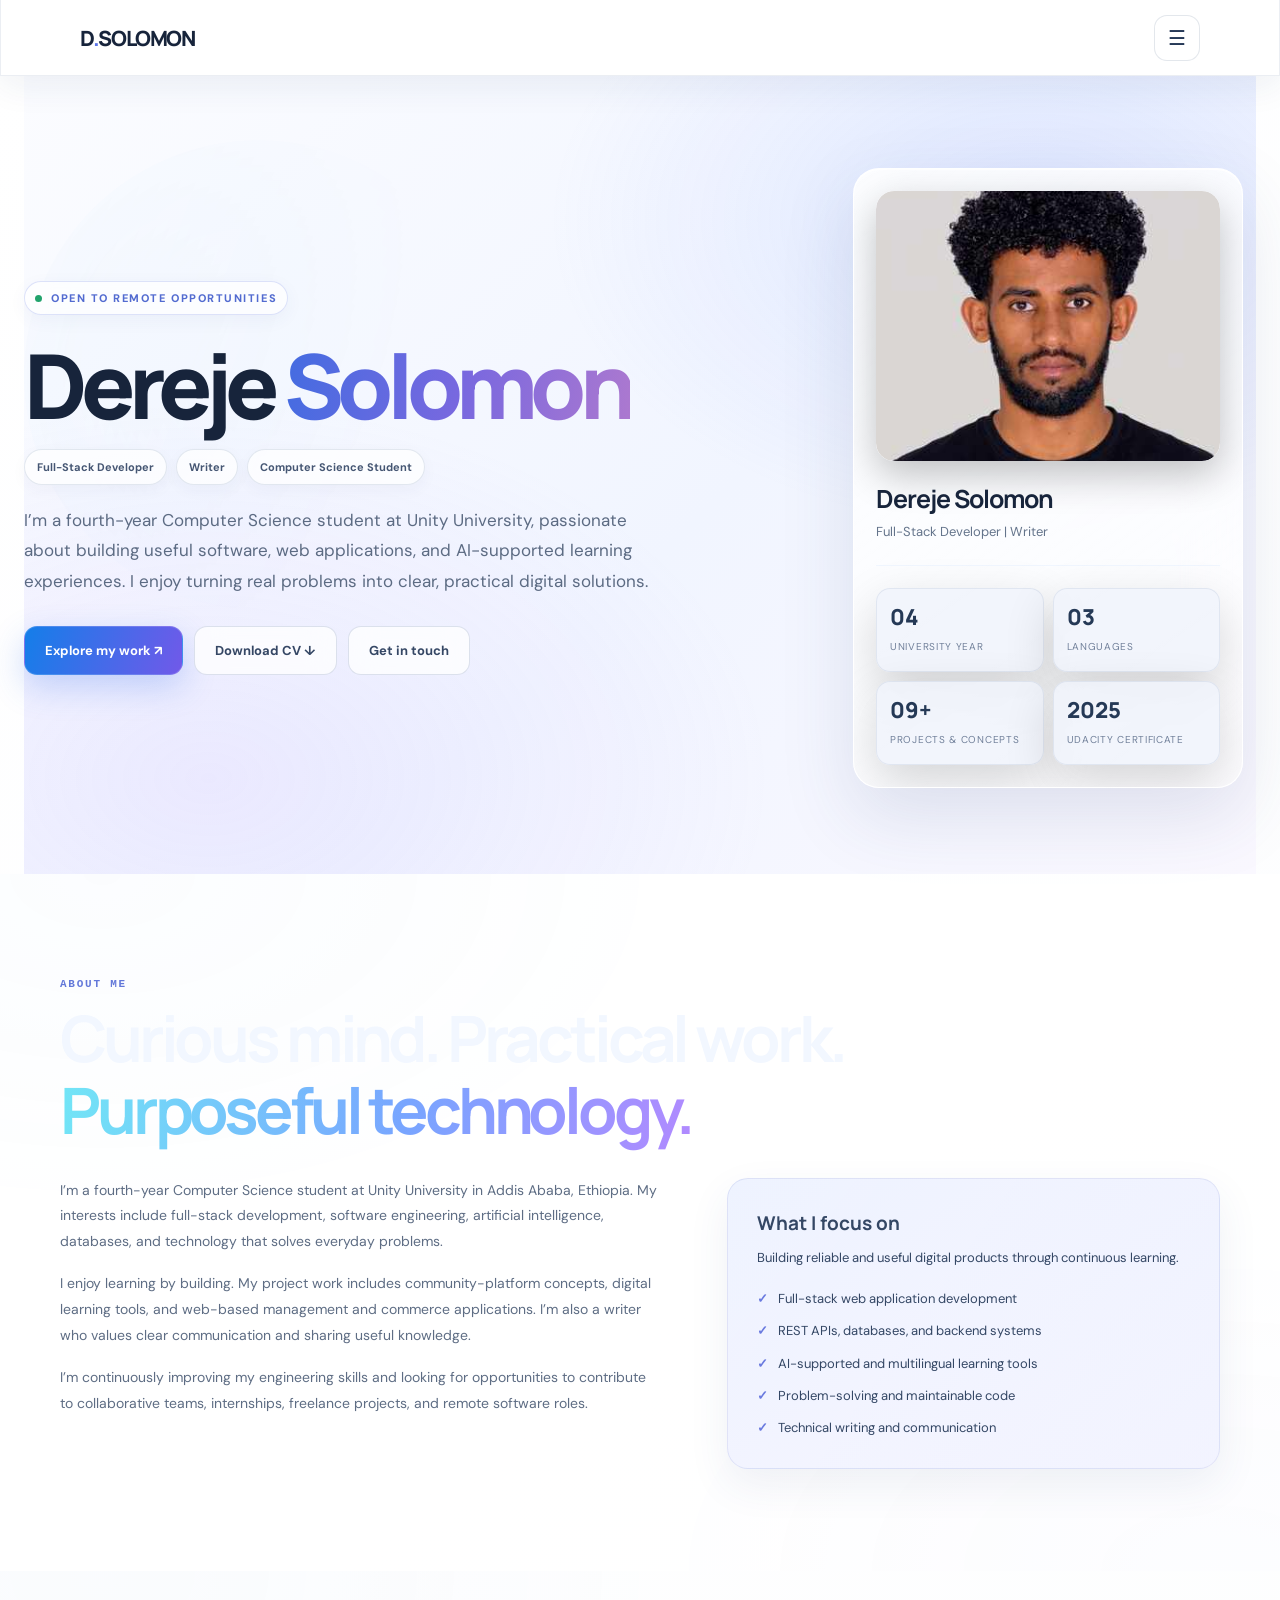
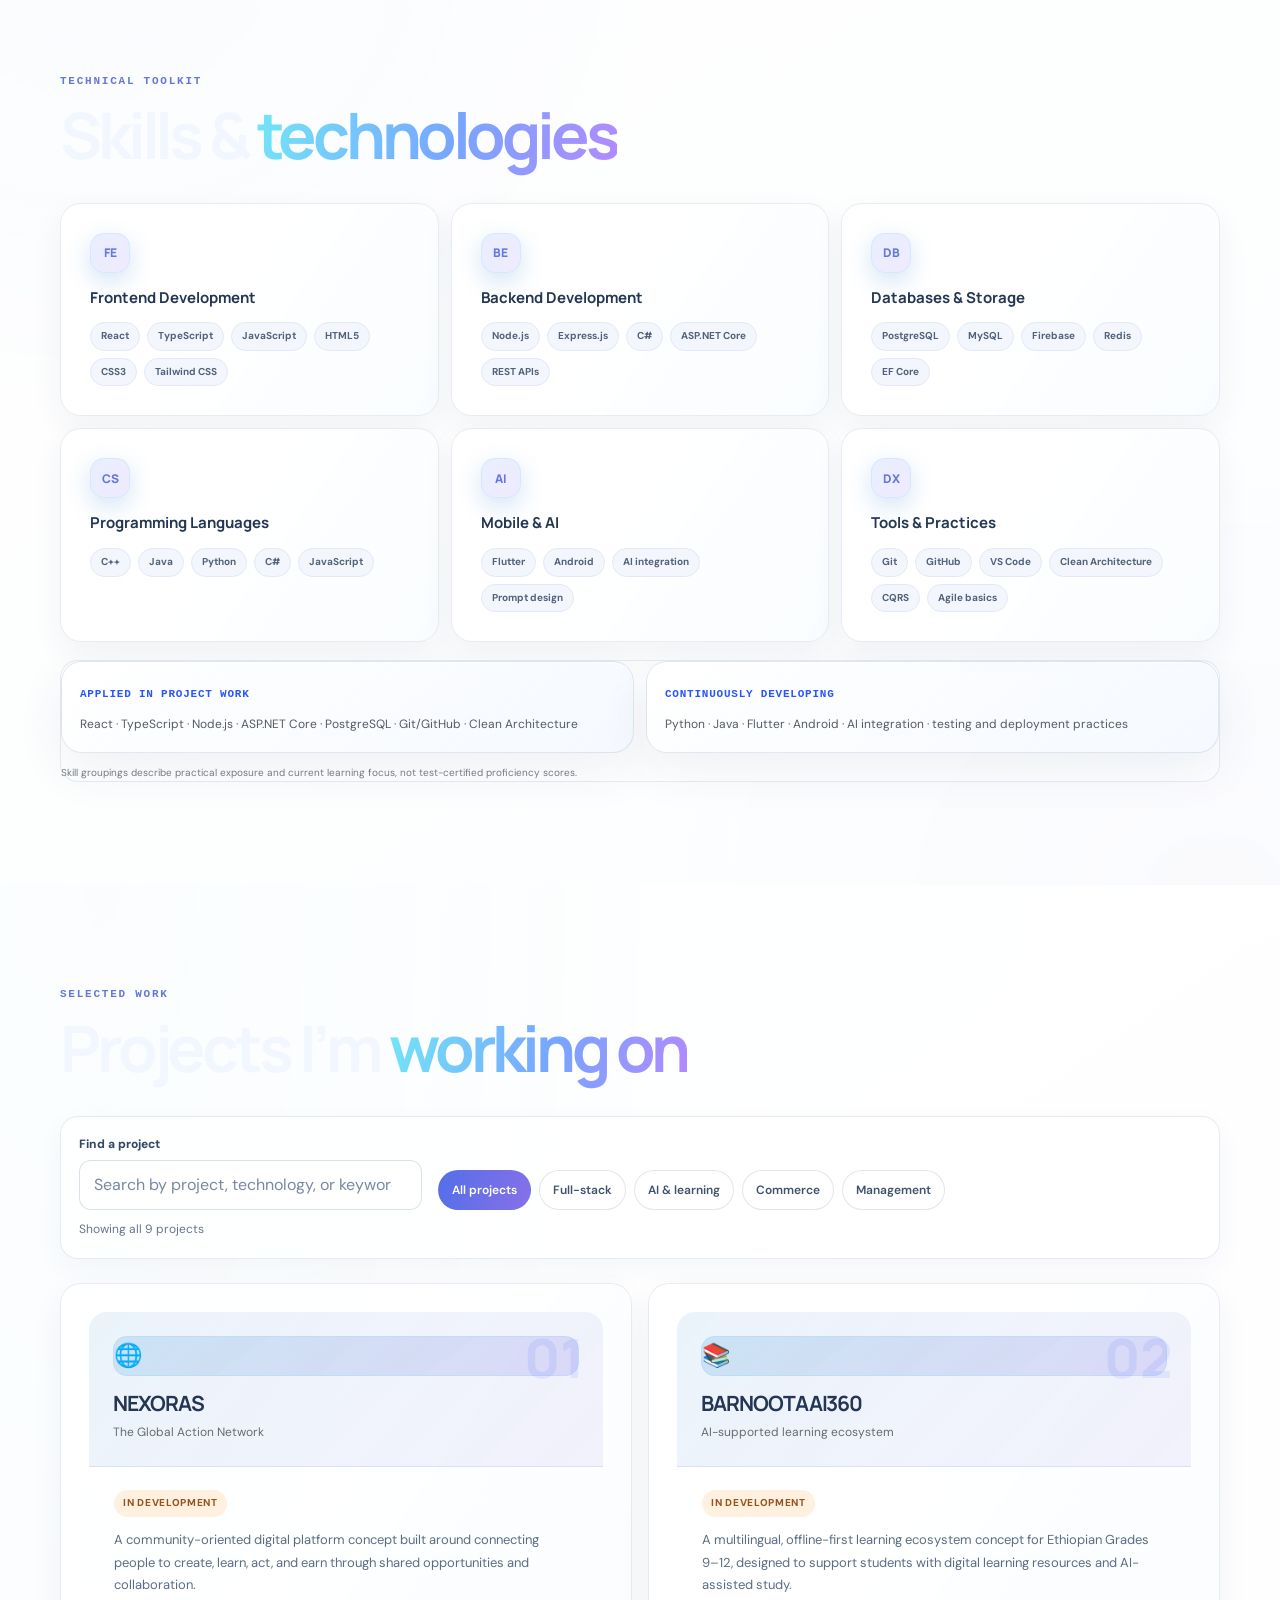
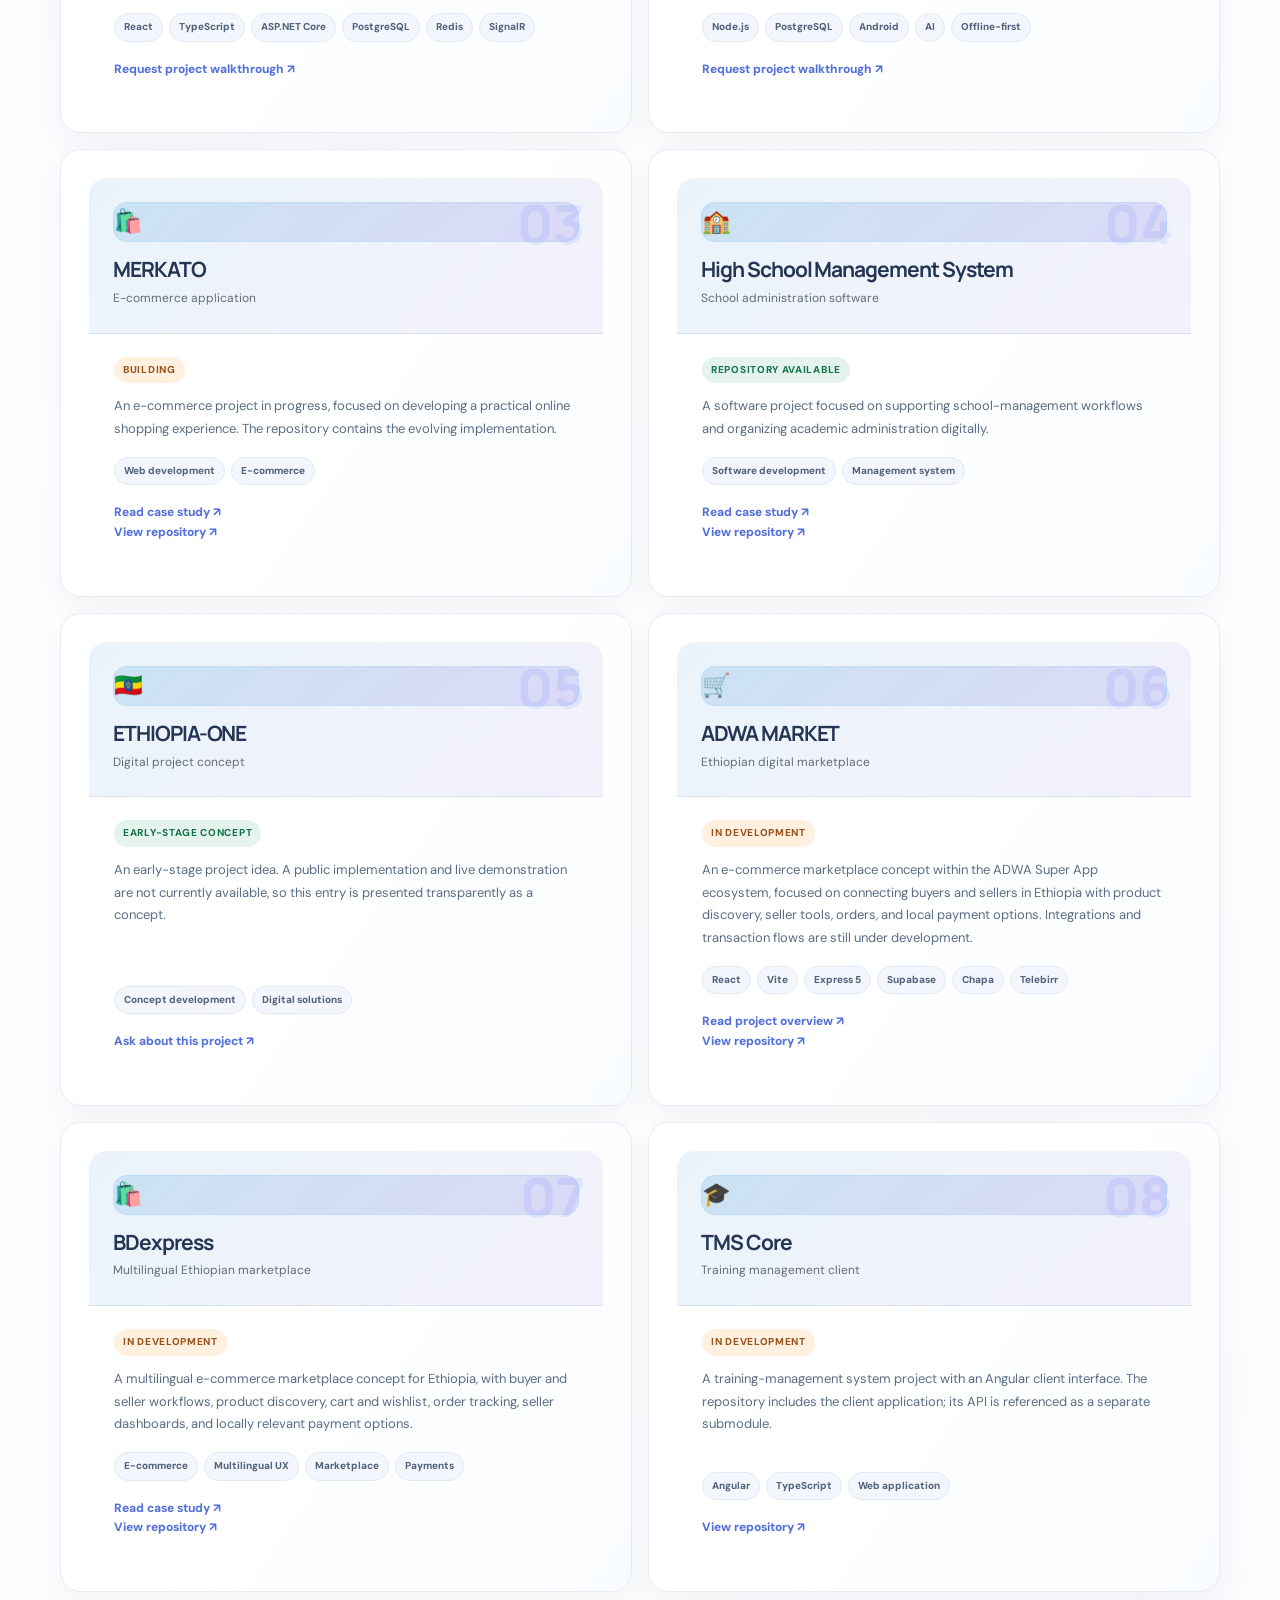
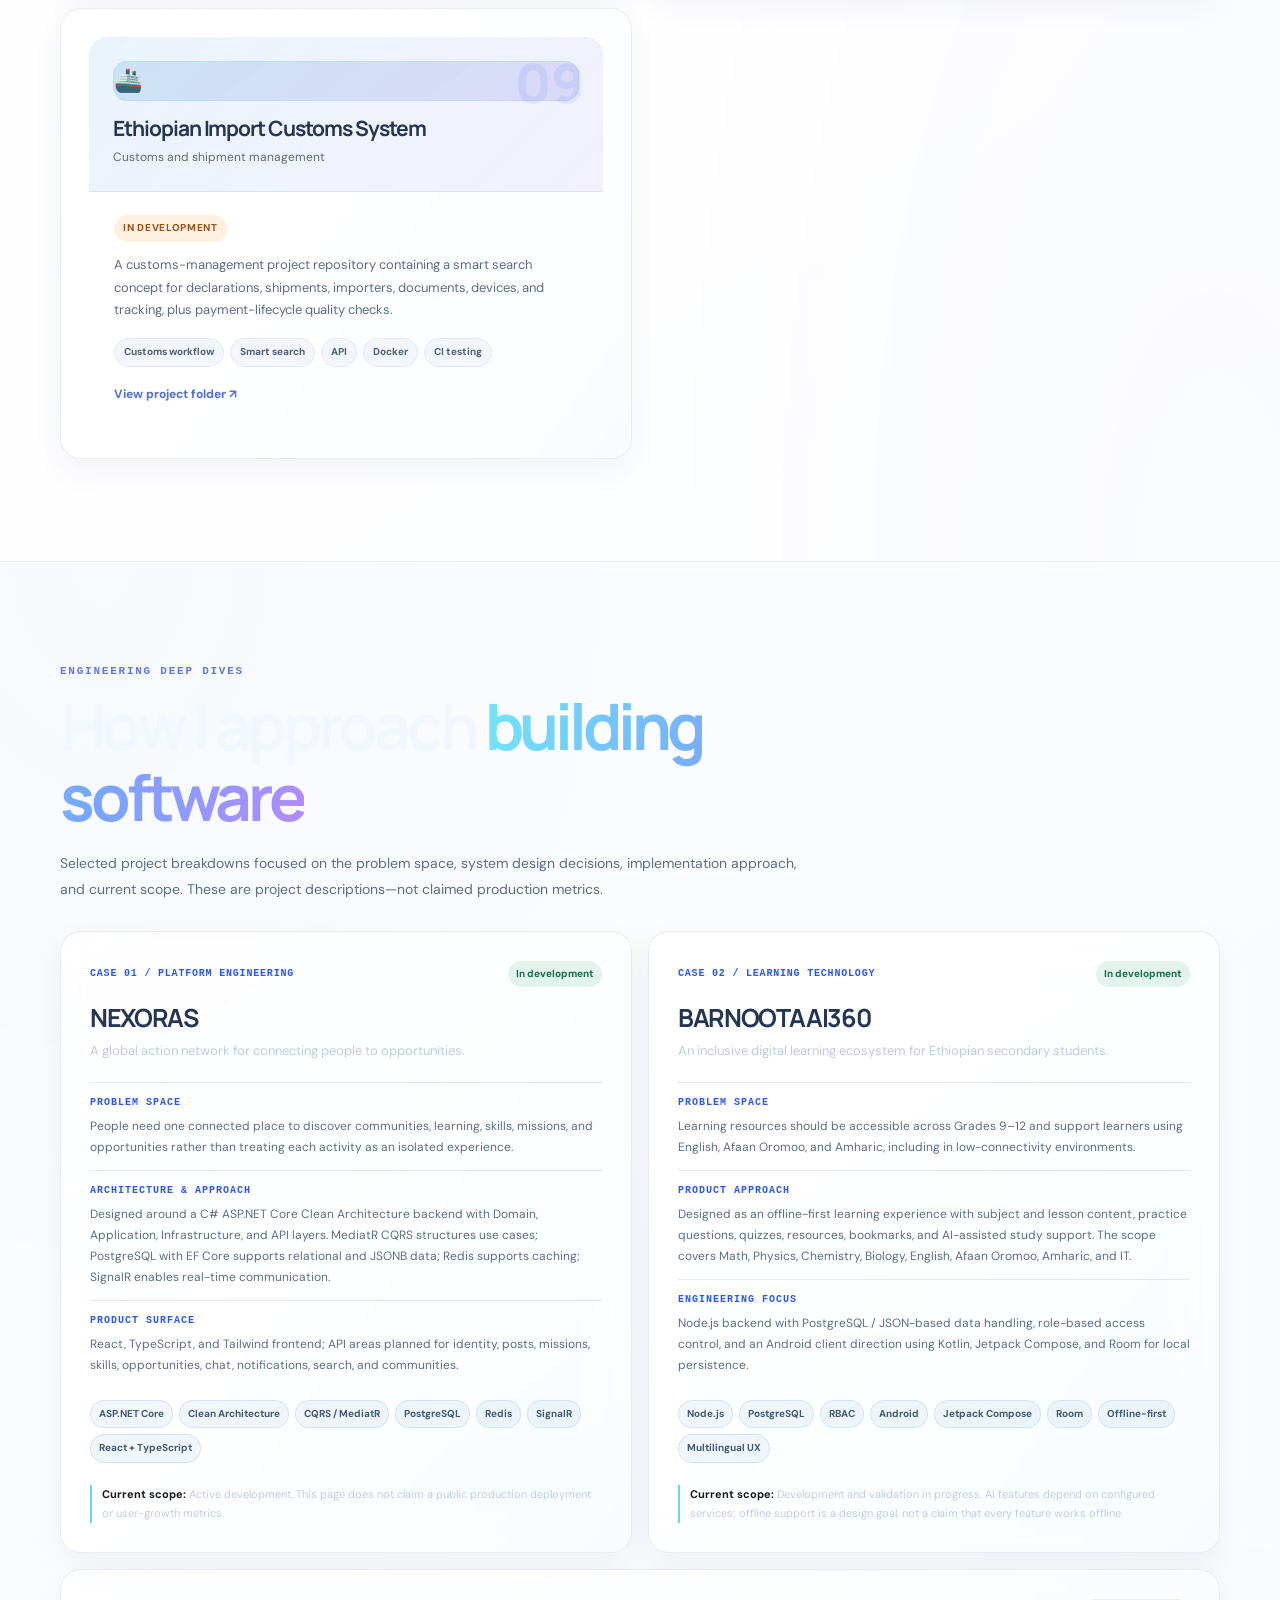
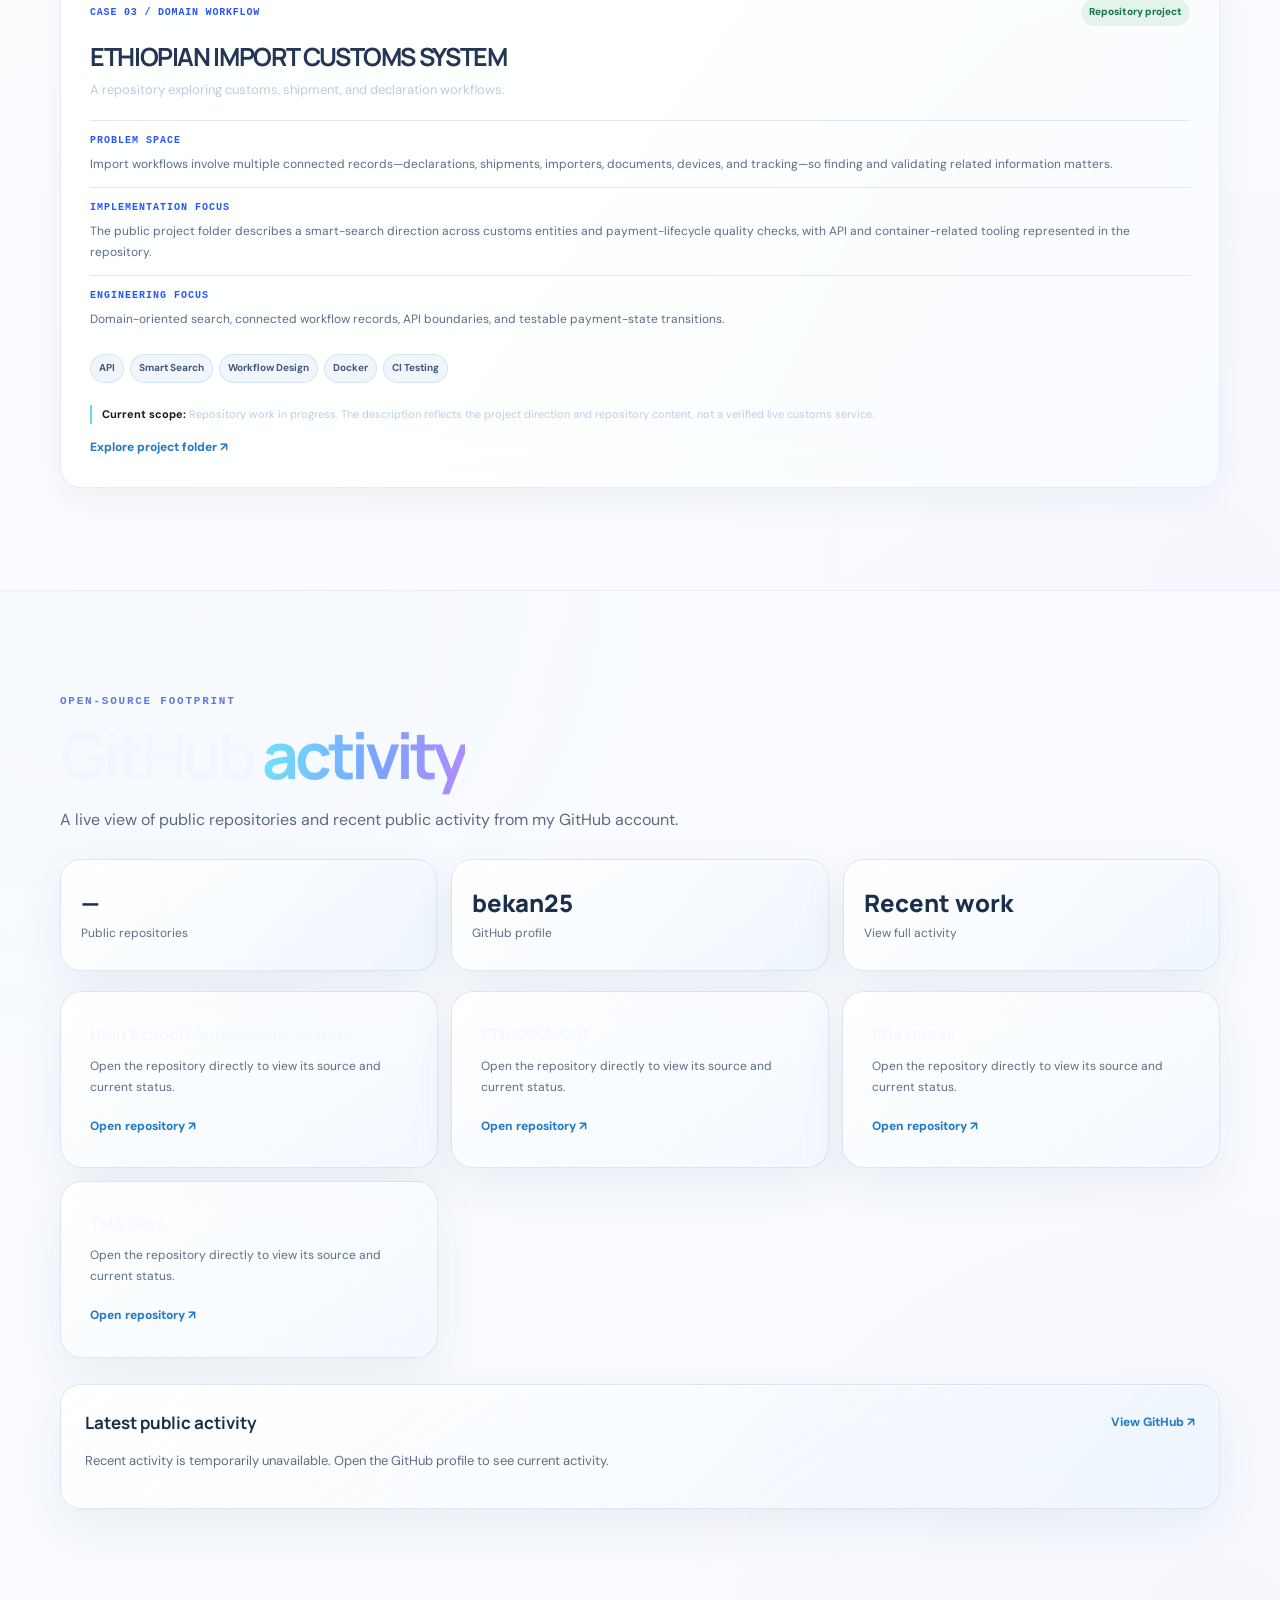
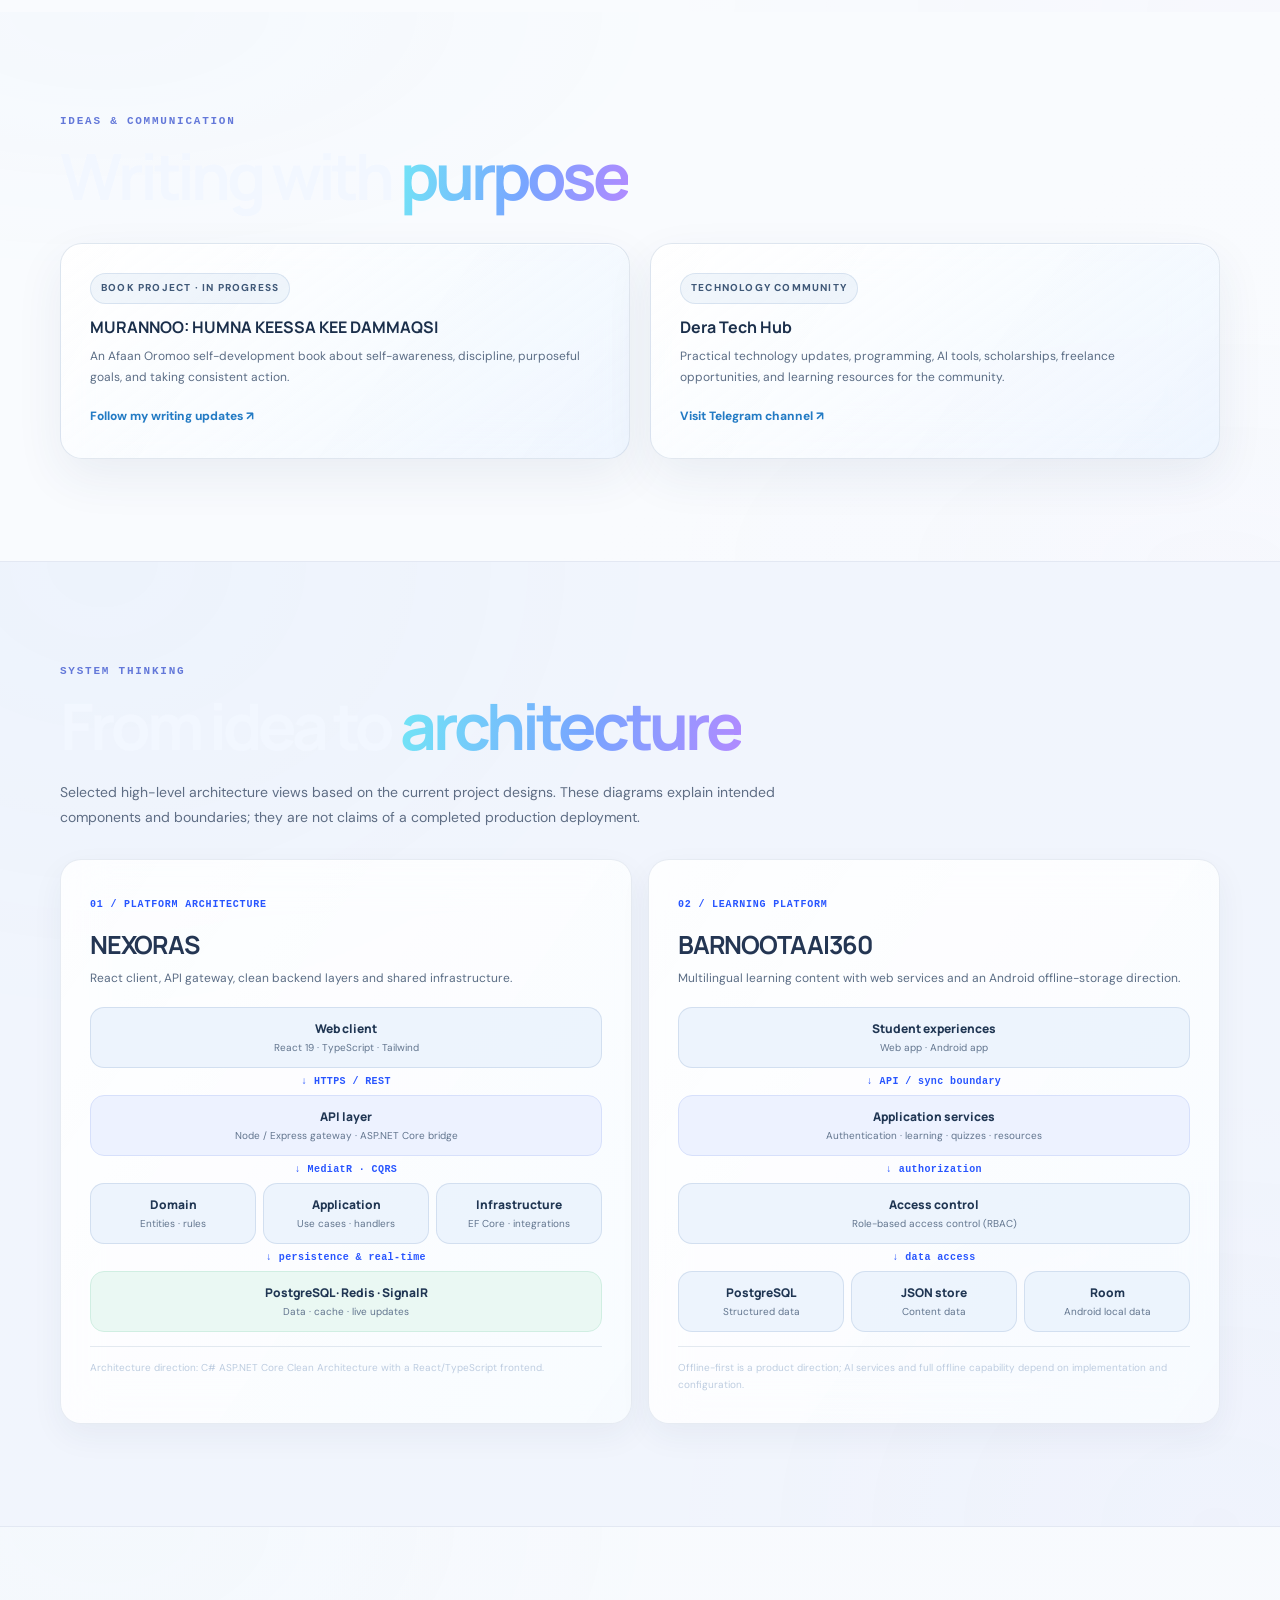
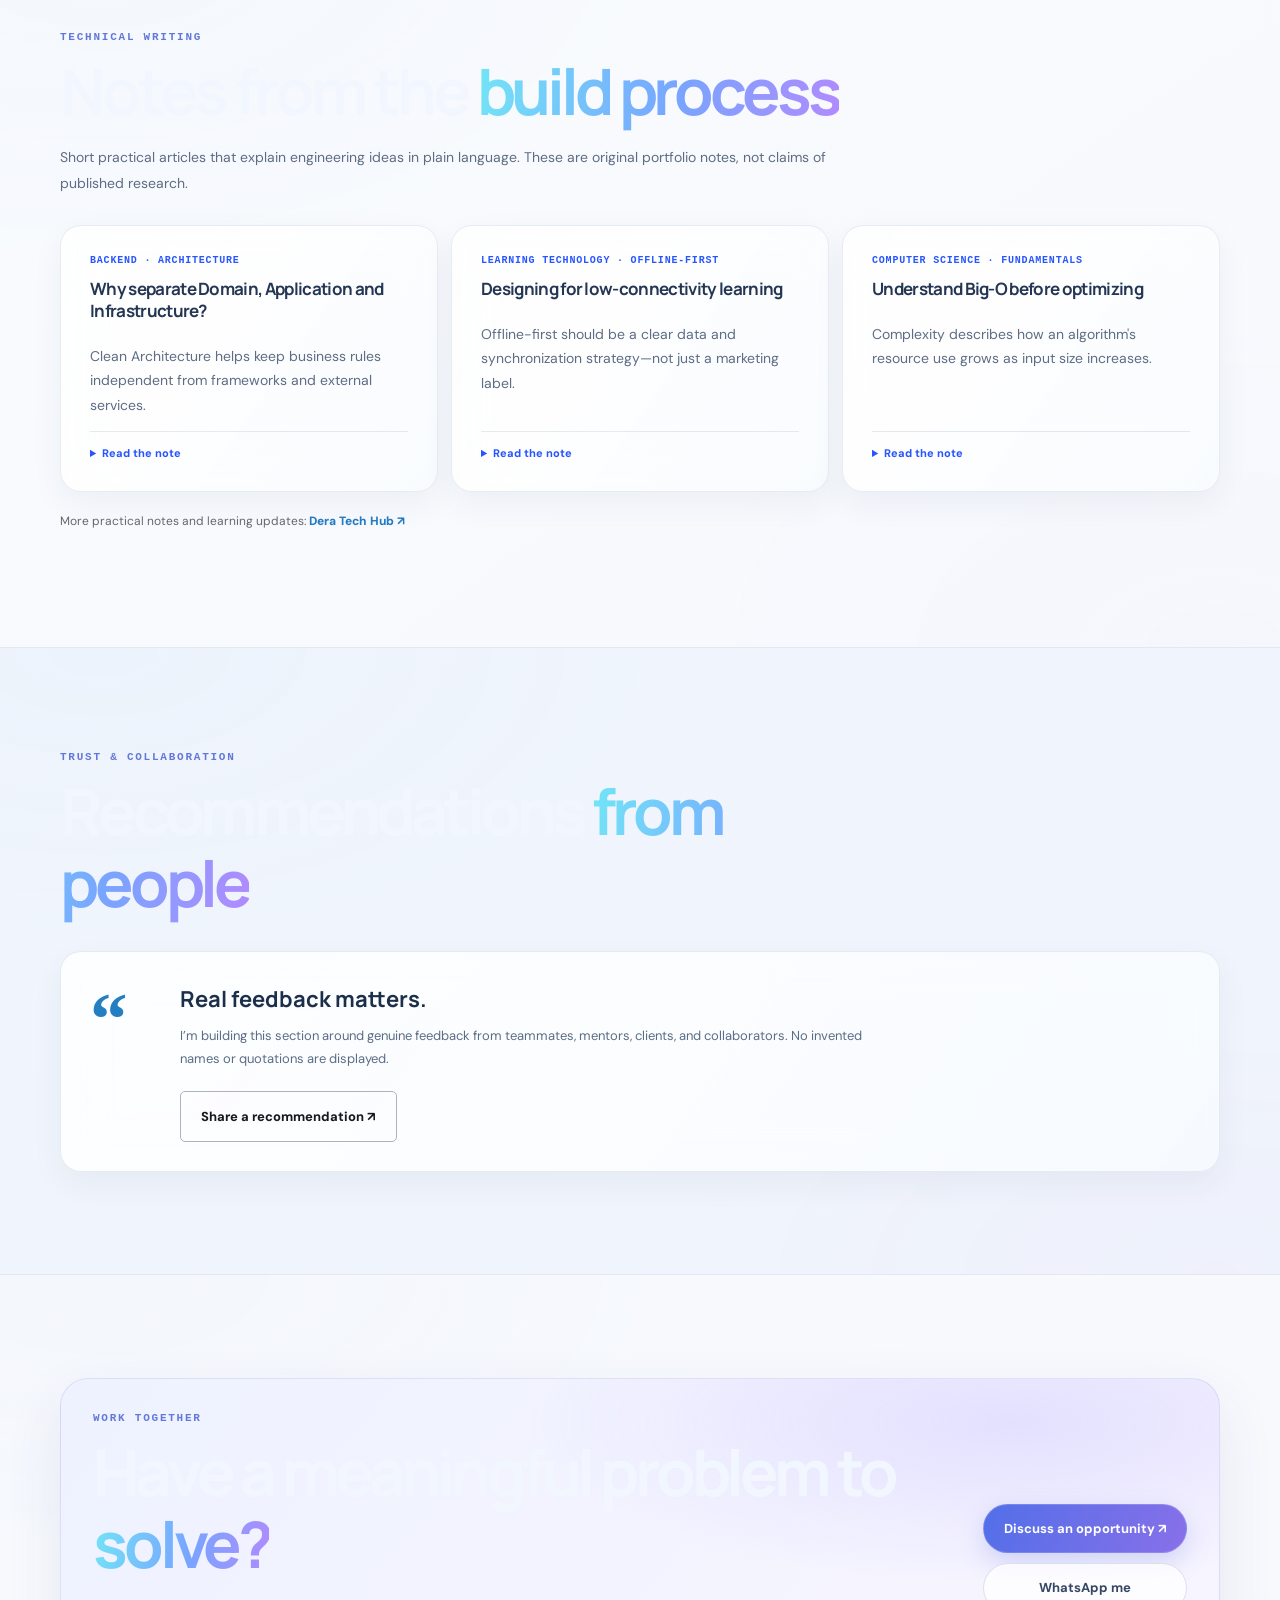
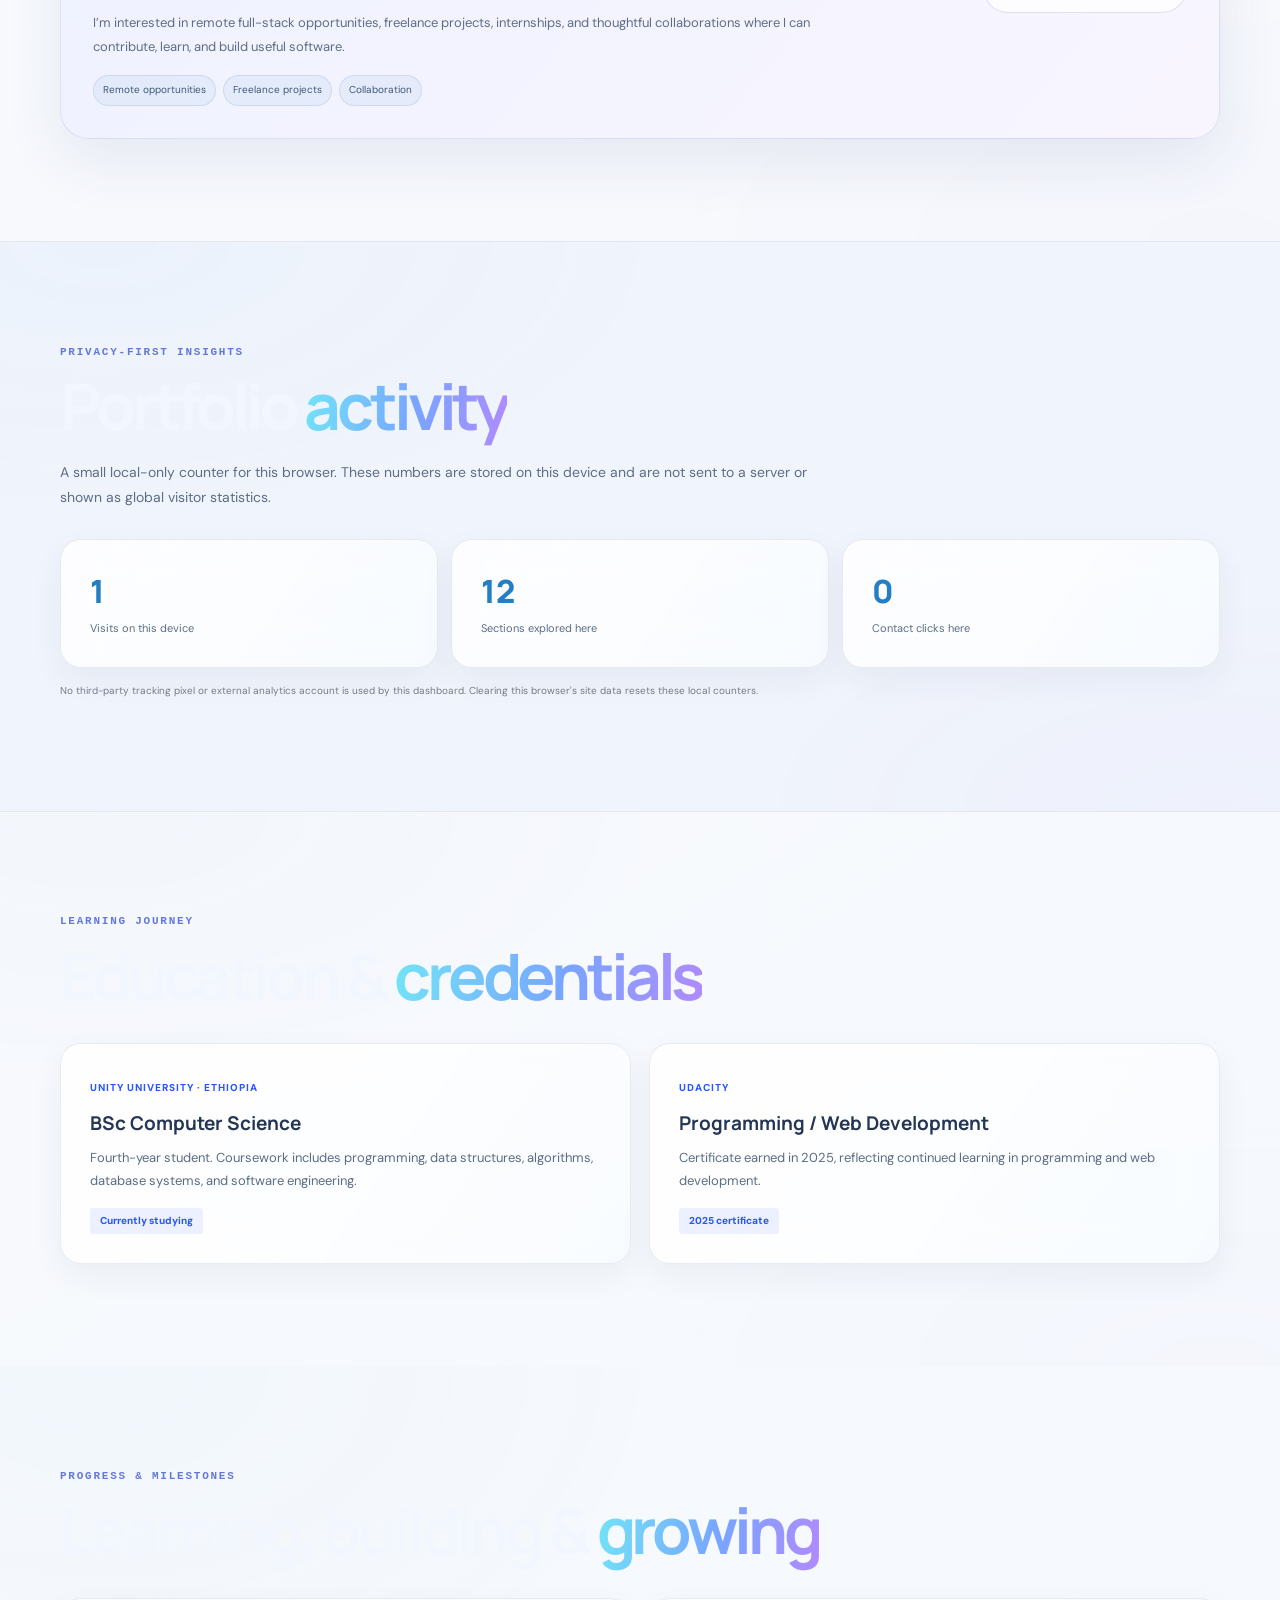
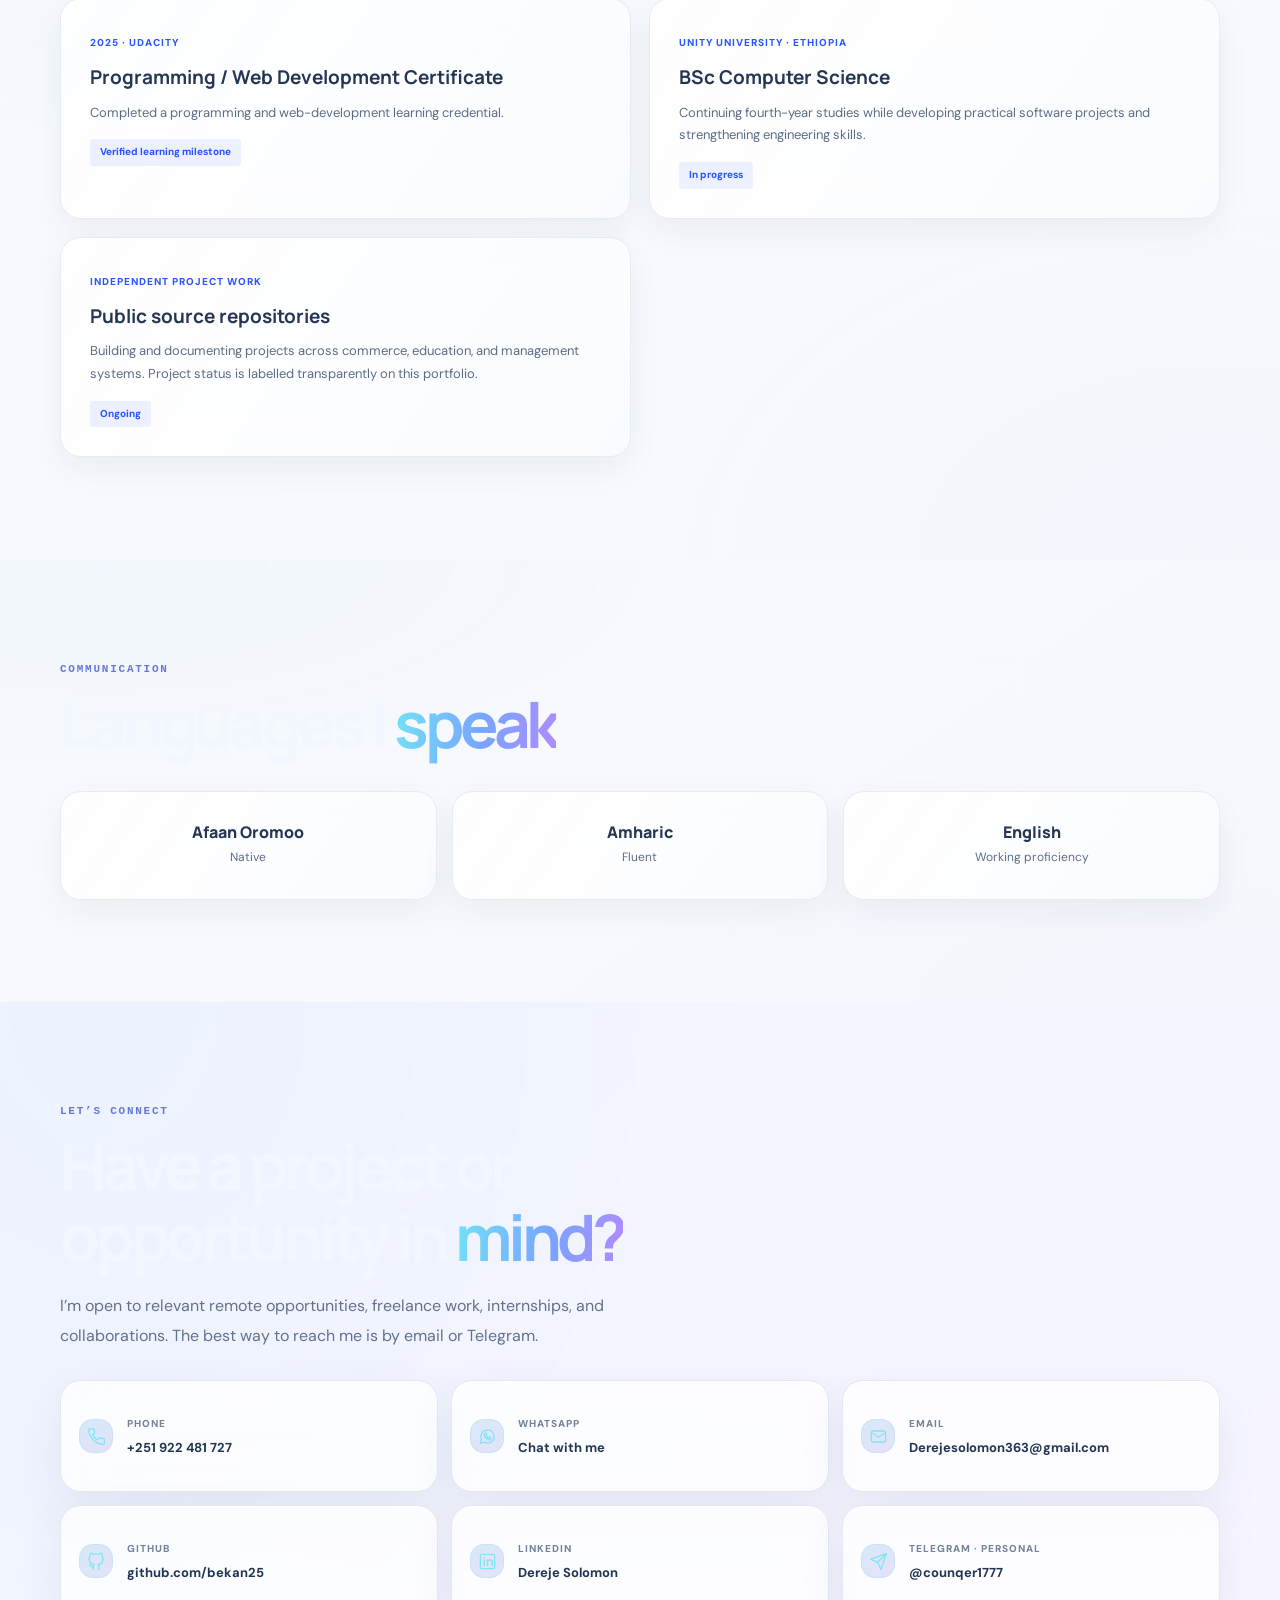
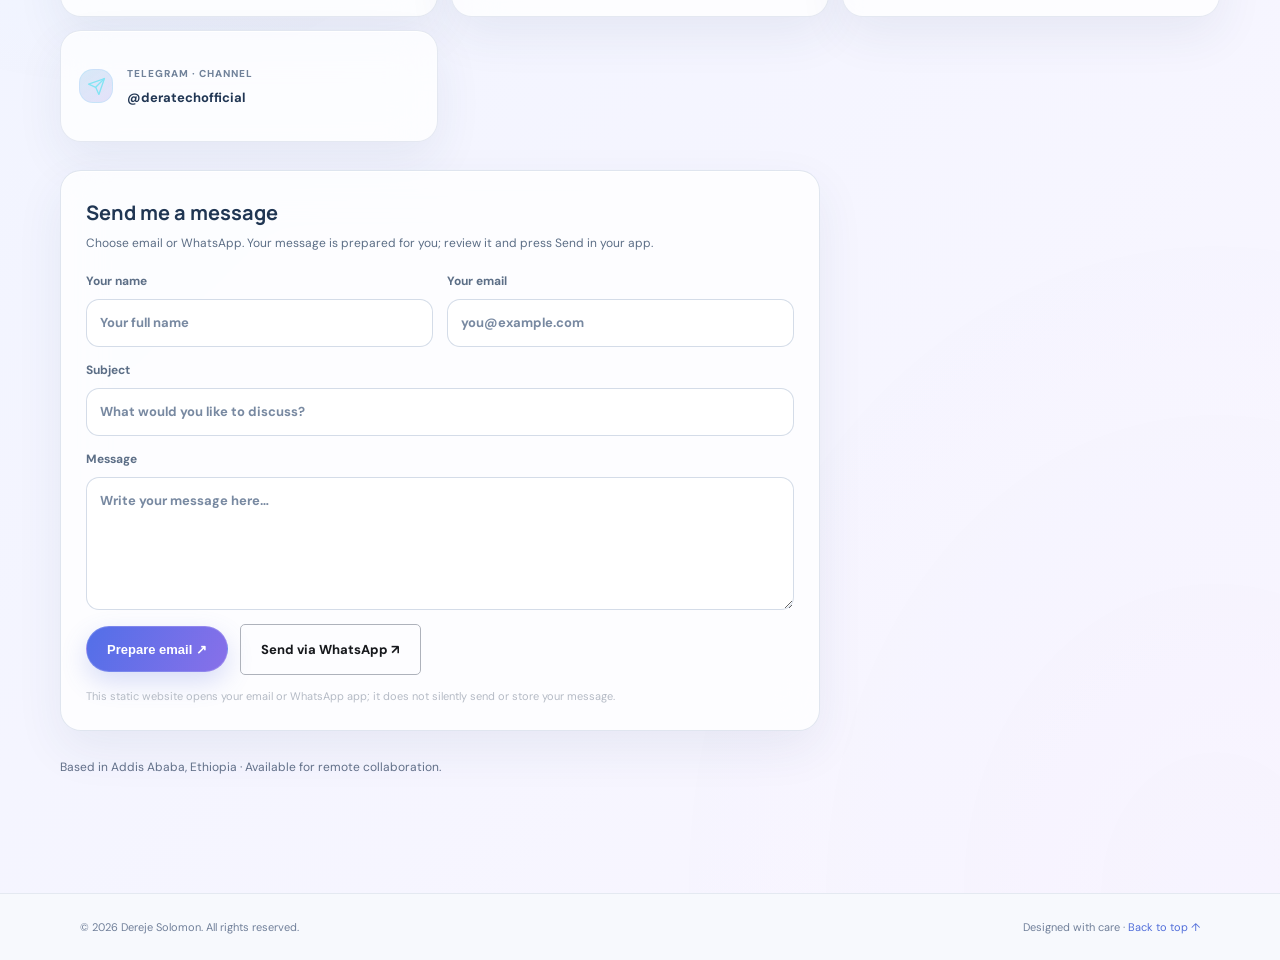
==== index.html @ e6fff369 "Add project case study links and verified milestones" ====
<!doctype html>
<html lang="en">
<head>
<meta charset="utf-8">
<meta name="viewport" content="width=device-width, initial-scale=1, viewport-fit=cover">
<meta name="color-scheme" content="light">
<meta name="robots" content="index,follow,max-image-preview:large">
<link rel="canonical" href="https://bekan25.github.io/">
<meta property="og:image" content="https://bekan25.github.io/assets/profile.jpg">
<meta name="twitter:card" content="summary_large_image">
<meta name="twitter:title" content="Dereje Solomon | Full-Stack Developer & Writer">
<meta name="twitter:description" content="Full-Stack Developer and Writer building practical software and AI-supported learning solutions.">
<meta name="theme-color" content="#ffffff">
<meta name="author" content="Dereje Solomon">

<meta property="og:locale" content="en_US">
<meta property="og:image:alt" content="Dereje Solomon — Full-Stack Developer and Writer">
<meta property="og:image:width" content="600">
<meta property="og:image:height" content="700">
<meta name="twitter:image" content="https://bekan25.github.io/assets/profile.jpg">
<meta name="twitter:image:alt" content="Portrait of Dereje Solomon">
<meta name="twitter:site" content="@bekan25">
<link rel="manifest" href="/manifest.webmanifest">
<script type="application/ld+json">{"@context":"https://schema.org","@type":"Person","name":"Dereje Solomon","url":"https://bekan25.github.io/","image":"https://bekan25.github.io/assets/profile.jpg","jobTitle":"Full-Stack Developer","description":"Full-Stack Developer and Writer building practical software and AI-supported learning solutions.","email":"mailto:derejesolomon363@gmail.com","sameAs":["https://github.com/bekan25","https://www.linkedin.com/in/dereje-solomon-9a6230370","https://t.me/counqer1777"]}
</script>
<meta name="description" content="Dereje Solomon — Full-Stack Developer and Writer, building practical web applications and AI-powered learning solutions in Ethiopia.">
<meta property="og:type" content="website">
<meta property="og:title" content="Dereje Solomon | Full-Stack Developer">
<meta property="og:description" content="Full-Stack Developer | Writer | Computer Science student at Unity University.">
<meta property="og:url" content="https://bekan25.github.io/">
<title>Dereje Solomon | Full-Stack Developer & Writer</title>
<link rel="icon" href="assets/favicon.svg" type="image/svg+xml">
<link rel="preconnect" href="https://fonts.googleapis.com">
<link rel="preconnect" href="https://fonts.gstatic.com" crossorigin>
<link href="https://fonts.googleapis.com/css2?family=DM+Sans:wght@400;500;600;700&family=Manrope:wght@400;500;600;700;800&display=swap" rel="stylesheet">
<link rel="stylesheet" href="assets/css/portfolio.css">
<link rel="stylesheet" href="assets/css/premium.css">
</head>
<body>
<a class="skip-link" href="#main-content">Skip to main content</a>
<nav><div class="wrap nav-inner"><a class="brand" href="#top">D<span>.</span>SOLOMON</a><button class="menu" id="menu" aria-label="Open navigation" aria-expanded="false" aria-controls="navLinks">☰</button><ul class="nav-links" id="navLinks"><li><a href="#about" data-i18n="navAbout">About</a></li><li><a href="#skills" data-i18n="navSkills">Skills</a></li><li><a href="#projects" data-i18n="navProjects">Projects</a></li><li><a href="#case-studies" data-i18n="navCases">Case Studies</a></li><li><a href="#github-activity" data-i18n="navGithub">GitHub</a></li><li><a href="#writing" data-i18n="navWriting">Writing</a></li><li><a href="#education" data-i18n="navEducation">Education</a></li><li><a href="#architecture" data-i18n="navArchitecture">Architecture</a></li><li><a href="#insights" data-i18n="navInsights">Insights</a></li><li><a href="#testimonials" data-i18n="navTestimonials">Testimonials</a></li><li><a href="assets/Dereje_Solomon_CV.pdf" download>Download CV</a></li><li><button class="nav-tool" id="langToggle" type="button" aria-label="Switch language">አ / EN</button></li><li><button class="nav-tool" id="themeToggle" type="button" aria-label="Switch color theme">◐ Theme</button></li><li><button class="nav-tool" id="installApp" type="button" hidden>Install app</button></li><li><a class="hire" href="#contact">Hire me</a></li></ul></div></nav>
<main id="main-content" tabindex="-1">
<div class="wrap hero" id="top">
<div><div class="eyebrow"><span class="dot"></span> Open to remote opportunities</div><h1>Dereje <span>Solomon</span></h1><div class="roles"><span class="role">Full-Stack Developer</span><span class="role">Writer</span><span class="role">Computer Science Student</span></div><p class="lead" data-i18n="heroLead">I’m a fourth-year Computer Science student at Unity University, passionate about building useful software, web applications, and AI-supported learning experiences. I enjoy turning real problems into clear, practical digital solutions.</p><div class="actions"><a class="btn primary" href="#projects">Explore my work ↗</a><a class="btn secondary" href="assets/Dereje_Solomon_CV.pdf" download>Download CV ↓</a><a class="btn secondary" href="mailto:derejesolomon363@gmail.com">Get in touch</a></div></div>
<aside class="profile-card"><div class="avatar"><img class="profile-photo" loading="eager" src="assets/profile.jpg" alt="Portrait of Dereje Solomon" width="600" height="700" fetchpriority="high" decoding="async"></div><h2>Dereje Solomon</h2><p class="sub">Full-Stack Developer | Writer</p><div class="mini-line"></div><div class="facts"><div class="fact"><strong>04</strong><span>University year</span></div><div class="fact"><strong>03</strong><span>Languages</span></div><div class="fact"><strong>09+</strong><span>Projects & concepts</span></div><div class="fact"><strong>2025</strong><span>Udacity certificate</span></div></div></aside>
</div>
<section class="about" id="about"><div class="wrap"><div class="section-kicker">About me</div><h2 class="section-title">Curious mind. Practical work.<br><span>Purposeful technology.</span></h2><div class="about-grid"><div class="about-copy"><p>I’m a fourth-year Computer Science student at Unity University in Addis Ababa, Ethiopia. My interests include full-stack development, software engineering, artificial intelligence, databases, and technology that solves everyday problems.</p><p>I enjoy learning by building. My project work includes community-platform concepts, digital learning tools, and web-based management and commerce applications. I’m also a writer who values clear communication and sharing useful knowledge.</p><p>I’m continuously improving my engineering skills and looking for opportunities to contribute to collaborative teams, internships, freelance projects, and remote software roles.</p></div><div class="focus"><h3>What I focus on</h3><p>Building reliable and useful digital products through continuous learning.</p><ul><li>Full-stack web application development</li><li>REST APIs, databases, and backend systems</li><li>AI-supported and multilingual learning tools</li><li>Problem-solving and maintainable code</li><li>Technical writing and communication</li></ul></div></div></div></section>
<section class="skills" id="skills"><div class="wrap"><div class="section-kicker">Technical toolkit</div><h2 class="section-title">Skills & <span>technologies</span></h2><div class="skill-grid">
<article class="skill"><div class="symbol">FE</div><h3>Frontend Development</h3><div class="chips"><span class="chip">React</span><span class="chip">TypeScript</span><span class="chip">JavaScript</span><span class="chip">HTML5</span><span class="chip">CSS3</span><span class="chip">Tailwind CSS</span></div></article>
<article class="skill"><div class="symbol">BE</div><h3>Backend Development</h3><div class="chips"><span class="chip">Node.js</span><span class="chip">Express.js</span><span class="chip">C#</span><span class="chip">ASP.NET Core</span><span class="chip">REST APIs</span></div></article>
<article class="skill"><div class="symbol">DB</div><h3>Databases & Storage</h3><div class="chips"><span class="chip">PostgreSQL</span><span class="chip">MySQL</span><span class="chip">Firebase</span><span class="chip">Redis</span><span class="chip">EF Core</span></div></article>
<article class="skill"><div class="symbol">CS</div><h3>Programming Languages</h3><div class="chips"><span class="chip">C++</span><span class="chip">Java</span><span class="chip">Python</span><span class="chip">C#</span><span class="chip">JavaScript</span></div></article>
<article class="skill"><div class="symbol">AI</div><h3>Mobile & AI</h3><div class="chips"><span class="chip">Flutter</span><span class="chip">Android</span><span class="chip">AI integration</span><span class="chip">Prompt design</span></div></article>
<article class="skill"><div class="symbol">DX</div><h3>Tools & Practices</h3><div class="chips"><span class="chip">Git</span><span class="chip">GitHub</span><span class="chip">VS Code</span><span class="chip">Clean Architecture</span><span class="chip">CQRS</span><span class="chip">Agile basics</span></div></article>
</div>
<div class="skills-proof">
  <div><strong>Applied in project work</strong><p>React · TypeScript · Node.js · ASP.NET Core · PostgreSQL · Git/GitHub · Clean Architecture</p></div>
  <div><strong>Continuously developing</strong><p>Python · Java · Flutter · Android · AI integration · testing and deployment practices</p></div>
  <small>Skill groupings describe practical exposure and current learning focus, not test-certified proficiency scores.</small>
</div>
</div></section>
<section class="projects" id="projects"><div class="wrap"><div class="section-kicker">Selected work</div><h2 class="section-title">Projects I’m <span>working on</span></h2>
<div class="project-tools" aria-label="Project discovery tools">
  <label class="project-search-label" for="project-search">Find a project</label>
  <input id="project-search" class="project-search" type="search" placeholder="Search by project, technology, or keyword" autocomplete="off">
  <div class="project-filters" role="group" aria-label="Filter projects by category">
    <button class="project-filter is-active" type="button" data-project-filter="all" aria-pressed="true">All projects</button>
    <button class="project-filter" type="button" data-project-filter="fullstack" aria-pressed="false">Full-stack</button>
    <button class="project-filter" type="button" data-project-filter="ai" aria-pressed="false">AI & learning</button>
    <button class="project-filter" type="button" data-project-filter="commerce" aria-pressed="false">Commerce</button>
    <button class="project-filter" type="button" data-project-filter="management" aria-pressed="false">Management</button>
  </div>
  <p class="project-results" id="project-results" role="status" aria-live="polite">Showing all 9 projects</p>
</div>
<div class="project-grid">
<article class="project" data-project-category="fullstack"><div class="project-head"><span class="project-num">01</span><div class="project-icon">🌐</div><h3>NEXORAS</h3><p>The Global Action Network</p></div><div class="project-body"><span class="status build">In development</span><p>A community-oriented digital platform concept built around connecting people to create, learn, act, and earn through shared opportunities and collaboration.</p><div class="stack"><span>React</span><span>TypeScript</span><span>ASP.NET Core</span><span>PostgreSQL</span><span>Redis</span><span>SignalR</span></div><a class="project-link" href="mailto:derejesolomon363@gmail.com?subject=NEXORAS%20project%20walkthrough">Request project walkthrough ↗</a></div></article>
<article class="project" data-project-category="ai"><div class="project-head"><span class="project-num">02</span><div class="project-icon">📚</div><h3>BARNOOTAAI360</h3><p>AI-supported learning ecosystem</p></div><div class="project-body"><span class="status build">In development</span><p>A multilingual, offline-first learning ecosystem concept for Ethiopian Grades 9–12, designed to support students with digital learning resources and AI-assisted study.</p><div class="stack"><span>Node.js</span><span>PostgreSQL</span><span>Android</span><span>AI</span><span>Offline-first</span></div><a class="project-link" href="mailto:derejesolomon363@gmail.com?subject=BARNOOTAAI360%20project%20walkthrough">Request project walkthrough ↗</a></div></article>
<article class="project" data-project-category="commerce"><div class="project-head"><span class="project-num">03</span><div class="project-icon">🛍️</div><h3>MERKATO</h3><p>E-commerce application</p></div><div class="project-body"><span class="status build">Building</span><p>An e-commerce project in progress, focused on developing a practical online shopping experience. The repository contains the evolving implementation.</p><div class="stack"><span>Web development</span><span>E-commerce</span></div><a class="project-link" href="projects/merkato.html">Read case study ↗</a><a class="project-link" href="https://github.com/bekan25/merkato" target="_blank" rel="noopener noreferrer">View repository ↗</a></div></article>
<article class="project" data-project-category="management"><div class="project-head"><span class="project-num">04</span><div class="project-icon">🏫</div><h3>High School Management System</h3><p>School administration software</p></div><div class="project-body"><span class="status">Repository available</span><p>A software project focused on supporting school-management workflows and organizing academic administration digitally.</p><div class="stack"><span>Software development</span><span>Management system</span></div><a class="project-link" href="projects/high-school-management.html">Read case study ↗</a><a class="project-link" href="https://github.com/bekan25/High-School-Management-System" target="_blank" rel="noopener noreferrer">View repository ↗</a></div></article>
<article class="project" data-project-category="fullstack"><div class="project-head"><span class="project-num">05</span><div class="project-icon">🇪🇹</div><h3>ETHIOPIA-ONE</h3><p>Digital project concept</p></div><div class="project-body"><span class="status">Early-stage concept</span><p>An early-stage project idea. A public implementation and live demonstration are not currently available, so this entry is presented transparently as a concept.</p><div class="stack"><span>Concept development</span><span>Digital solutions</span></div><a class="project-link" href="mailto:derejesolomon363@gmail.com?subject=ETHIOPIA-ONE%20project%20enquiry">Ask about this project ↗</a></div></article>
<article class="project" data-project-category="commerce"><div class="project-head"><span class="project-num">06</span><div class="project-icon">🛒</div><h3>ADWA MARKET</h3><p>Ethiopian digital marketplace</p></div><div class="project-body"><span class="status build">In development</span><p>An e-commerce marketplace concept within the ADWA Super App ecosystem, focused on connecting buyers and sellers in Ethiopia with product discovery, seller tools, orders, and local payment options. Integrations and transaction flows are still under development.</p><div class="stack"><span>React</span><span>Vite</span><span>Express 5</span><span>Supabase</span><span>Chapa</span><span>Telebirr</span></div><a class="project-link" href="projects/adwa-market.html">Read project overview ↗</a><a class="project-link" href="https://github.com/bekan25/adawa-market" target="_blank" rel="noopener noreferrer">View repository ↗</a></div></article>

<article class="project" data-project-category="commerce"><div class="project-head"><span class="project-num">07</span><div class="project-icon">🛍️</div><h3>BDexpress</h3><p>Multilingual Ethiopian marketplace</p></div><div class="project-body"><span class="status build">In development</span><p>A multilingual e-commerce marketplace concept for Ethiopia, with buyer and seller workflows, product discovery, cart and wishlist, order tracking, seller dashboards, and locally relevant payment options.</p><div class="stack"><span>E-commerce</span><span>Multilingual UX</span><span>Marketplace</span><span>Payments</span></div><a class="project-link" href="projects/bdexpress.html">Read case study ↗</a><a class="project-link" href="https://github.com/bekan25/BDespress" target="_blank" rel="noopener noreferrer">View repository ↗</a></div></article>
<article class="project" data-project-category="management"><div class="project-head"><span class="project-num">08</span><div class="project-icon">🎓</div><h3>TMS Core</h3><p>Training management client</p></div><div class="project-body"><span class="status build">In development</span><p>A training-management system project with an Angular client interface. The repository includes the client application; its API is referenced as a separate submodule.</p><div class="stack"><span>Angular</span><span>TypeScript</span><span>Web application</span></div><a class="project-link" href="https://github.com/bekan25/tmscore" target="_blank" rel="noopener">View repository ↗</a></div></article>
<article class="project" data-project-category="management"><div class="project-head"><span class="project-num">09</span><div class="project-icon">🚢</div><h3>Ethiopian Import Customs System</h3><p>Customs and shipment management</p></div><div class="project-body"><span class="status build">In development</span><p>A customs-management project repository containing a smart search concept for declarations, shipments, importers, documents, devices, and tracking, plus payment-lifecycle quality checks.</p><div class="stack"><span>Customs workflow</span><span>Smart search</span><span>API</span><span>Docker</span><span>CI testing</span></div><a class="project-link" href="https://github.com/bekan25/Esgms-customs/tree/main/ethiopian-import-customs" target="_blank" rel="noopener">View project folder ↗</a></div></article>
</div></div></section>
<section class="case-studies" id="case-studies"><div class="wrap">
<div class="section-kicker">Engineering deep dives</div>
<h2 class="section-title">How I approach <span>building software</span></h2>
<p class="case-intro">Selected project breakdowns focused on the problem space, system design decisions, implementation approach, and current scope. These are project descriptions—not claimed production metrics.</p>
<div class="case-grid">
<article class="case-card">
<div class="case-top"><span class="case-index">CASE 01 / PLATFORM ENGINEERING</span><span class="case-state">In development</span></div>
<h3>NEXORAS</h3><p class="case-subtitle">A global action network for connecting people to opportunities.</p>
<div class="case-block"><h4>Problem space</h4><p>People need one connected place to discover communities, learning, skills, missions, and opportunities rather than treating each activity as an isolated experience.</p></div>
<div class="case-block"><h4>Architecture & approach</h4><p>Designed around a C# ASP.NET Core Clean Architecture backend with Domain, Application, Infrastructure, and API layers. MediatR CQRS structures use cases; PostgreSQL with EF Core supports relational and JSONB data; Redis supports caching; SignalR enables real-time communication.</p></div>
<div class="case-block"><h4>Product surface</h4><p>React, TypeScript, and Tailwind frontend; API areas planned for identity, posts, missions, skills, opportunities, chat, notifications, search, and communities.</p></div>
<div class="case-tags"><span>ASP.NET Core</span><span>Clean Architecture</span><span>CQRS / MediatR</span><span>PostgreSQL</span><span>Redis</span><span>SignalR</span><span>React + TypeScript</span></div>
<p class="case-note"><strong>Current scope:</strong> Active development. This page does not claim a public production deployment or user-growth metrics.</p>
</article>
<article class="case-card">
<div class="case-top"><span class="case-index">CASE 02 / LEARNING TECHNOLOGY</span><span class="case-state">In development</span></div>
<h3>BARNOOTAAI360</h3><p class="case-subtitle">An inclusive digital learning ecosystem for Ethiopian secondary students.</p>
<div class="case-block"><h4>Problem space</h4><p>Learning resources should be accessible across Grades 9–12 and support learners using English, Afaan Oromoo, and Amharic, including in low-connectivity environments.</p></div>
<div class="case-block"><h4>Product approach</h4><p>Designed as an offline-first learning experience with subject and lesson content, practice questions, quizzes, resources, bookmarks, and AI-assisted study support. The scope covers Math, Physics, Chemistry, Biology, English, Afaan Oromoo, Amharic, and IT.</p></div>
<div class="case-block"><h4>Engineering focus</h4><p>Node.js backend with PostgreSQL / JSON-based data handling, role-based access control, and an Android client direction using Kotlin, Jetpack Compose, and Room for local persistence.</p></div>
<div class="case-tags"><span>Node.js</span><span>PostgreSQL</span><span>RBAC</span><span>Android</span><span>Jetpack Compose</span><span>Room</span><span>Offline-first</span><span>Multilingual UX</span></div>
<p class="case-note"><strong>Current scope:</strong> Development and validation in progress. AI features depend on configured services; offline support is a design goal, not a claim that every feature works offline.</p>
</article>
<article class="case-card">
<div class="case-top"><span class="case-index">CASE 03 / DOMAIN WORKFLOW</span><span class="case-state">Repository project</span></div>
<h3>ETHIOPIAN IMPORT CUSTOMS SYSTEM</h3><p class="case-subtitle">A repository exploring customs, shipment, and declaration workflows.</p>
<div class="case-block"><h4>Problem space</h4><p>Import workflows involve multiple connected records—declarations, shipments, importers, documents, devices, and tracking—so finding and validating related information matters.</p></div>
<div class="case-block"><h4>Implementation focus</h4><p>The public project folder describes a smart-search direction across customs entities and payment-lifecycle quality checks, with API and container-related tooling represented in the repository.</p></div>
<div class="case-block"><h4>Engineering focus</h4><p>Domain-oriented search, connected workflow records, API boundaries, and testable payment-state transitions.</p></div>
<div class="case-tags"><span>API</span><span>Smart Search</span><span>Workflow Design</span><span>Docker</span><span>CI Testing</span></div>
<p class="case-note"><strong>Current scope:</strong> Repository work in progress. The description reflects the project direction and repository content, not a verified live customs service.</p>
<a class="case-link" href="https://github.com/bekan25/Esgms-customs/tree/main/ethiopian-import-customs" target="_blank" rel="noopener">Explore project folder ↗</a>
</article>
</div>
</div></section>
<section class="github-section" id="github-activity"><div class="wrap"><div class="section-kicker">Open-source footprint</div><h2 class="section-title">GitHub <span>activity</span></h2><p class="github-intro">A live view of public repositories and recent public activity from my GitHub account.</p><div class="github-stats"><a href="https://github.com/bekan25?tab=repositories" target="_blank" rel="noopener"><strong id="repo-count">—</strong><span>Public repositories</span></a><a href="https://github.com/bekan25" target="_blank" rel="noopener"><strong>bekan25</strong><span>GitHub profile</span></a><a href="https://github.com/bekan25?tab=activity" target="_blank" rel="noopener"><strong>Recent work</strong><span>View full activity</span></a></div><div class="github-repositories" id="github-repositories" aria-live="polite"><p class="github-loading">Loading public repositories…</p></div><div class="github-live"><div class="github-live-head"><h3>Latest public activity</h3><a href="https://github.com/bekan25" target="_blank" rel="noopener">View GitHub ↗</a></div><div id="github-events" aria-live="polite"><p class="github-loading">Loading public GitHub activity…</p></div></div></div></section>
<section class="writing" id="writing"><div class="wrap"><div class="section-kicker">Ideas & communication</div><h2 class="section-title">Writing with <span>purpose</span></h2><div class="writing-grid"><article class="writing-card"><span class="writing-tag">Book project · In progress</span><h3>MURANNOO: HUMNA KEESSA KEE DAMMAQSI</h3><p>An Afaan Oromoo self-development book about self-awareness, discipline, purposeful goals, and taking consistent action.</p><a href="https://t.me/deratechofficial" target="_blank" rel="noopener">Follow my writing updates ↗</a></article><article class="writing-card"><span class="writing-tag">Technology community</span><h3>Dera Tech Hub</h3><p>Practical technology updates, programming, AI tools, scholarships, freelance opportunities, and learning resources for the community.</p><a href="https://t.me/deratechofficial" target="_blank" rel="noopener">Visit Telegram channel ↗</a></article></div></div></section>
<section class="architecture" id="architecture"><div class="wrap">
<div class="section-kicker">System thinking</div><h2 class="section-title">From idea to <span>architecture</span></h2>
<p class="module-intro">Selected high-level architecture views based on the current project designs. These diagrams explain intended components and boundaries; they are not claims of a completed production deployment.</p>
<div class="architecture-grid">
<article class="architecture-card"><div class="architecture-head"><span>01 / PLATFORM ARCHITECTURE</span><h3>NEXORAS</h3><p>React client, API gateway, clean backend layers and shared infrastructure.</p></div>
<div class="arch-flow"><div class="arch-node"><b>Web client</b><span>React 19 · TypeScript · Tailwind</span></div><div class="arch-arrow">↓ HTTPS / REST</div><div class="arch-node accent"><b>API layer</b><span>Node / Express gateway · ASP.NET Core bridge</span></div><div class="arch-arrow">↓ MediatR · CQRS</div><div class="arch-layers"><div class="arch-node"><b>Domain</b><span>Entities · rules</span></div><div class="arch-node"><b>Application</b><span>Use cases · handlers</span></div><div class="arch-node"><b>Infrastructure</b><span>EF Core · integrations</span></div></div><div class="arch-arrow">↓ persistence & real-time</div><div class="arch-node storage"><b>PostgreSQL · Redis · SignalR</b><span>Data · cache · live updates</span></div></div>
<p class="arch-foot">Architecture direction: C# ASP.NET Core Clean Architecture with a React/TypeScript frontend.</p></article>
<article class="architecture-card"><div class="architecture-head"><span>02 / LEARNING PLATFORM</span><h3>BARNOOTAAI360</h3><p>Multilingual learning content with web services and an Android offline-storage direction.</p></div>
<div class="arch-flow"><div class="arch-node"><b>Student experiences</b><span>Web app · Android app</span></div><div class="arch-arrow">↓ API / sync boundary</div><div class="arch-node accent"><b>Application services</b><span>Authentication · learning · quizzes · resources</span></div><div class="arch-arrow">↓ authorization</div><div class="arch-node"><b>Access control</b><span>Role-based access control (RBAC)</span></div><div class="arch-arrow">↓ data access</div><div class="arch-layers"><div class="arch-node"><b>PostgreSQL</b><span>Structured data</span></div><div class="arch-node"><b>JSON store</b><span>Content data</span></div><div class="arch-node"><b>Room</b><span>Android local data</span></div></div></div>
<p class="arch-foot">Offline-first is a product direction; AI services and full offline capability depend on implementation and configuration.</p></article>
</div></div></section>
<section class="insights" id="insights"><div class="wrap"><div class="section-kicker">Technical writing</div><h2 class="section-title">Notes from the <span>build process</span></h2><p class="module-intro">Short practical articles that explain engineering ideas in plain language. These are original portfolio notes, not claims of published research.</p>
<div class="insight-grid">
<article class="insight-card"><span class="insight-tag">Backend · Architecture</span><h3>Why separate Domain, Application and Infrastructure?</h3><p>Clean Architecture helps keep business rules independent from frameworks and external services.</p><details><summary>Read the note</summary><p>The Domain layer expresses core concepts and rules. The Application layer coordinates use cases. Infrastructure handles details such as database access and external integrations. The API layer exposes the application to clients. This separation can make a growing codebase easier to test and change, provided the boundaries are respected rather than added only for folder structure.</p></details></article>
<article class="insight-card"><span class="insight-tag">Learning technology · Offline-first</span><h3>Designing for low-connectivity learning</h3><p>Offline-first should be a clear data and synchronization strategy—not just a marketing label.</p><details><summary>Read the note</summary><p>A practical offline-first design identifies which lessons and resources can be stored locally, how updates are synchronized, how conflicts are handled, and which features still require a network connection. Local persistence, clear sync states, and honest user messaging are essential. AI-powered features may still require an online service unless an on-device model is deliberately implemented.</p></details></article>
<article class="insight-card"><span class="insight-tag">Computer science · Fundamentals</span><h3>Understand Big-O before optimizing</h3><p>Complexity describes how an algorithm's resource use grows as input size increases.</p><details><summary>Read the note</summary><p>Big-O gives an upper-bound growth description, not an exact runtime in seconds. A single loop over n items is commonly O(n); two nested loops over n items are commonly O(n²). Sequential loops add their costs, while the dominant growth term describes the overall asymptotic behavior. Always consider the actual input and algorithm before choosing a data structure.</p></details></article>
</div><p class="insight-more">More practical notes and learning updates: <a href="https://t.me/deratechofficial" target="_blank" rel="noopener">Dera Tech Hub ↗</a></p>
</div></section>
<section class="testimonials" id="testimonials"><div class="wrap"><div class="section-kicker">Trust & collaboration</div><h2 class="section-title">Recommendations <span>from people</span></h2>
<div class="testimonial-panel"><div class="testimonial-mark">“</div><div><h3>Real feedback matters.</h3><p>I’m building this section around genuine feedback from teammates, mentors, clients, and collaborators. No invented names or quotations are displayed.</p><a class="btn secondary" href="mailto:derejesolomon363@gmail.com?subject=Portfolio%20recommendation">Share a recommendation ↗</a></div></div>
</div></section>
<section class="hire-section" id="work-together"><div class="wrap hire-panel"><div><div class="section-kicker">Work together</div><h2 class="section-title">Have a meaningful problem to <span>solve?</span></h2><p>I’m interested in remote full-stack opportunities, freelance projects, internships, and thoughtful collaborations where I can contribute, learn, and build useful software.</p><div class="hire-tags"><span>Remote opportunities</span><span>Freelance projects</span><span>Collaboration</span></div></div><div class="hire-actions"><a class="btn primary" href="mailto:derejesolomon363@gmail.com?subject=Work%20opportunity">Discuss an opportunity ↗</a><a class="btn secondary" href="https://wa.me/251922481727" target="_blank" rel="noopener">WhatsApp me</a></div></div></section>
<section class="analytics" id="portfolio-analytics"><div class="wrap"><div class="section-kicker">Privacy-first insights</div><h2 class="section-title">Portfolio <span>activity</span></h2><p class="module-intro">A small local-only counter for this browser. These numbers are stored on this device and are not sent to a server or shown as global visitor statistics.</p>
<div class="analytics-grid"><article class="analytics-card"><strong id="local-views">0</strong><span>Visits on this device</span></article><article class="analytics-card"><strong id="local-sections">0</strong><span>Sections explored here</span></article><article class="analytics-card"><strong id="local-contacts">0</strong><span>Contact clicks here</span></article></div><p class="analytics-note">No third-party tracking pixel or external analytics account is used by this dashboard. Clearing this browser's site data resets these local counters.</p></div></section>
<section class="education" id="education"><div class="wrap"><div class="section-kicker">Learning journey</div><h2 class="section-title">Education & <span>credentials</span></h2><div class="edu-grid"><article class="edu"><small>Unity University · Ethiopia</small><h3>BSc Computer Science</h3><p>Fourth-year student. Coursework includes programming, data structures, algorithms, database systems, and software engineering.</p><span class="label">Currently studying</span></article><article class="edu"><small>Udacity</small><h3>Programming / Web Development</h3><p>Certificate earned in 2025, reflecting continued learning in programming and web development.</p><span class="label">2025 certificate</span></article></div></div></section>
<section class="achievements"><div class="wrap"><div class="section-kicker">Progress & milestones</div><h2 class="section-title">Learning, building & <span>growing</span></h2><div class="edu-grid"><article class="edu"><small>2025 · Udacity</small><h3>Programming / Web Development Certificate</h3><p>Completed a programming and web-development learning credential.</p><span class="label">Verified learning milestone</span></article><article class="edu"><small>Unity University · Ethiopia</small><h3>BSc Computer Science</h3><p>Continuing fourth-year studies while developing practical software projects and strengthening engineering skills.</p><span class="label">In progress</span></article><article class="edu"><small>Independent project work</small><h3>Public source repositories</h3><p>Building and documenting projects across commerce, education, and management systems. Project status is labelled transparently on this portfolio.</p><span class="label">Ongoing</span></article></div></div></section>
<section class="languages"><div class="wrap"><div class="section-kicker">Communication</div><h2 class="section-title">Languages I <span>speak</span></h2><div class="language-grid"><div class="language"><strong>Afaan Oromoo</strong><span>Native</span></div><div class="language"><strong>Amharic</strong><span>Fluent</span></div><div class="language"><strong>English</strong><span>Working proficiency</span></div></div></div></section>
<section class="contact" id="contact"><div class="wrap"><div class="section-kicker">Let’s connect</div><h2 class="section-title">Have a project or<br>opportunity in <span>mind?</span></h2><p class="contact-intro">I’m open to relevant remote opportunities, freelance work, internships, and collaborations. The best way to reach me is by email or Telegram.</p><div class="contact-grid">
<a class="contact-item" href="tel:+251922481727"><span class="contact-icon" aria-hidden="true"><svg viewBox="0 0 24 24"><path d="M22 16.9v3a2 2 0 0 1-2.2 2 19.8 19.8 0 0 1-8.6-3.1 19.4 19.4 0 0 1-6-6A19.8 19.8 0 0 1 2.1 4.2 2 2 0 0 1 4.1 2h3a2 2 0 0 1 2 1.7l.5 3.1a2 2 0 0 1-.6 1.7L7.2 10.3a16 16 0 0 0 6 6l1.8-1.8a2 2 0 0 1 1.7-.6l3.1.5a2 2 0 0 1 2.2 2.5Z"/></svg></span><small>Phone</small><strong>+251 922 481 727</strong></a>
<a class="contact-item" href="https://wa.me/251922481727" target="_blank" rel="noopener"><span class="contact-icon" aria-hidden="true"><svg viewBox="0 0 24 24"><path d="M20.5 11.8a8.5 8.5 0 0 1-12.6 7.4L3 20.5l1.3-4.7A8.5 8.5 0 1 1 20.5 11.8Z"/><path d="M8.5 8.2c.3-.5.6-.5.9-.5h.5c.2 0 .4.1.5.4l.7 1.7c.1.2.1.4-.1.6l-.5.6c-.2.2-.2.4 0 .7.5.8 1.2 1.5 2.1 2 .3.2.5.2.7-.1l.7-.8c.2-.2.4-.2.6-.1l1.6.8c.3.1.4.3.4.5 0 .3-.2 1.1-.7 1.5-.5.5-1.2.7-1.9.6-1-.1-2.2-.7-3.6-1.9-1.2-1-2.1-2.3-2.4-3.3-.3-1 .1-2.1.5-2.7Z"/></svg></span><small>WhatsApp</small><strong>Chat with me</strong></a>
<a class="contact-item" href="mailto:derejesolomon363@gmail.com"><span class="contact-icon" aria-hidden="true"><svg viewBox="0 0 24 24"><rect x="3" y="5" width="18" height="14" rx="2"/><path d="m3 7 9 6 9-6"/></svg></span><small>Email</small><strong>Derejesolomon363@gmail.com</strong></a>
<a class="contact-item" href="https://github.com/bekan25" target="_blank" rel="noopener"><span class="contact-icon" aria-hidden="true"><svg viewBox="0 0 24 24"><path d="M9 19c-4.3 1.4-4.3-2.5-6-3m12 6v-3.9a3.4 3.4 0 0 0-.9-2.7c3-.3 6.1-1.5 6.1-6.7a5.2 5.2 0 0 0-1.4-3.6 4.8 4.8 0 0 0-.1-3.6s-1.2-.4-3.8 1.4a13.1 13.1 0 0 0-6.9 0C5.4 1.1 4.2 1.5 4.2 1.5a4.8 4.8 0 0 0-.1 3.6 5.2 5.2 0 0 0-1.4 3.6c0 5.2 3.1 6.4 6.1 6.7a3.4 3.4 0 0 0-.9 2.7V22"/></svg></span><small>GitHub</small><strong>github.com/bekan25</strong></a>
<a class="contact-item" href="https://www.linkedin.com/in/dereje-solomon-9a6230370" target="_blank" rel="noopener"><span class="contact-icon" aria-hidden="true"><svg viewBox="0 0 24 24"><rect x="3" y="3" width="18" height="18" rx="2"/><path d="M8 10v7M8 7v.01M12 17v-7m0 3a3 3 0 0 1 6 0v4"/></svg></span><small>LinkedIn</small><strong>Dereje Solomon</strong></a>
<a class="contact-item" href="https://t.me/counqer1777" target="_blank" rel="noopener"><span class="contact-icon" aria-hidden="true"><svg viewBox="0 0 24 24"><path d="m22 2-7 20-4-9-9-4Z"/><path d="M22 2 11 13"/></svg></span><small>Telegram · Personal</small><strong>@counqer1777</strong></a>
<a class="contact-item" href="https://t.me/deratechofficial" target="_blank" rel="noopener"><span class="contact-icon" aria-hidden="true"><svg viewBox="0 0 24 24"><path d="m22 2-7 20-4-9-9-4Z"/><path d="M22 2 11 13"/></svg></span><small>Telegram · Channel</small><strong>@deratechofficial</strong></a>
</div>
<form class="contact-form" id="contact-form" novalidate>
<h3>Send me a message</h3><p>Choose email or WhatsApp. Your message is prepared for you; review it and press Send in your app.</p>
<div class="form-row"><label for="contact-name">Your name<input id="contact-name" name="name" autocomplete="name" required minlength="2" maxlength="100" placeholder="Your full name"></label><label for="contact-email">Your email<input id="contact-email" type="email" name="email" autocomplete="email" required maxlength="160" placeholder="you@example.com"></label></div>
<label for="contact-subject">Subject<input id="contact-subject" name="subject" required minlength="3" maxlength="150" placeholder="What would you like to discuss?"></label>
<label for="contact-message">Message<textarea id="contact-message" name="message" rows="5" required minlength="10" maxlength="5000" placeholder="Write your message here…"></textarea></label>
<div class="form-actions"><button class="btn primary" type="submit">Prepare email ↗</button><a class="btn secondary" id="whatsapp-form-link" href="https://wa.me/251922481727" target="_blank" rel="noopener noreferrer">Send via WhatsApp ↗</a></div>
<p class="form-note" id="form-feedback" role="status" aria-live="polite">This static website opens your email or WhatsApp app; it does not silently send or store your message.</p>
</form><p class="contact-note">Based in Addis Ababa, Ethiopia · Available for remote collaboration.</p></div></section>
</main>
<footer><div class="wrap footer-inner"><span>© <span id="year"></span> Dereje Solomon. All rights reserved.</span><span>Designed with care · <a href="#top">Back to top ↑</a></span></div></footer>
<script>
"use strict";
const menu=document.getElementById("menu");
const nav=document.getElementById("navLinks");
if(menu&&nav){
  menu.addEventListener("click",()=>{
    const open=nav.classList.toggle("open");
    menu.setAttribute("aria-expanded",String(open));
    menu.setAttribute("aria-label",open?"Close navigation":"Open navigation");
    menu.textContent=open?"×":"☰";
  });
  nav.querySelectorAll("a").forEach(link=>link.addEventListener("click",()=>{
    nav.classList.remove("open");
    menu.setAttribute("aria-expanded","false");
    menu.setAttribute("aria-label","Open navigation");
    menu.textContent="☰";
  }));
}
const year=document.getElementById("year");
if(year) year.textContent=String(new Date().getFullYear());

const make=(tag,className,textValue)=>{
  const node=document.createElement(tag);
  if(className) node.className=className;
  if(textValue!==undefined) node.textContent=String(textValue);
  return node;
};
const safeDate=value=>{
  const date=new Date(value);
  return Number.isNaN(date.getTime())?null:date;
};
/* Theme preference: saved locally on this device. */
const themeToggle=document.getElementById("themeToggle");
const savedTheme=(()=>{try{return localStorage.getItem("dereje-theme")}catch{return null}})();
document.documentElement.dataset.theme=savedTheme==="dark"?"dark":"light";
function updateThemeButton(){if(themeToggle){const dark=document.documentElement.dataset.theme==="dark";themeToggle.textContent=dark?"☀ Light":"◐ Dark";themeToggle.setAttribute("aria-label",dark?"Switch to light theme":"Switch to dark theme");}}
updateThemeButton();
if(themeToggle)themeToggle.addEventListener("click",()=>{const next=document.documentElement.dataset.theme==="dark"?"light":"dark";document.documentElement.dataset.theme=next;try{localStorage.setItem("dereje-theme",next)}catch{}updateThemeButton()});


/* Privacy-first local analytics. No data leaves this browser. */
(function(){
 const storageKey="dereje-portfolio-local-v1";
 let stats={views:0,sections:[],contacts:0};
 try{stats=JSON.parse(localStorage.getItem(storageKey)||"null")||stats}catch{}
 stats.views+=1;
 const save=()=>{try{localStorage.setItem(storageKey,JSON.stringify(stats))}catch{}};
 const render=()=>{const v=document.getElementById("local-views"),s=document.getElementById("local-sections"),c=document.getElementById("local-contacts");if(v)v.textContent=String(stats.views);if(s)s.textContent=String(stats.sections.length);if(c)c.textContent=String(stats.contacts)};
 save();render();
 if(typeof IntersectionObserver==="function"){document.querySelectorAll("main section[id]").forEach(section=>{const observer=new IntersectionObserver(entries=>{entries.forEach(entry=>{if(entry.isIntersecting&&!stats.sections.includes(section.id)){stats.sections.push(section.id);save();render();observer.disconnect()}})},{threshold:.2});observer.observe(section)})}
 document.querySelectorAll('a[href^="mailto:"],a[href^="tel:"],a[href*="wa.me"],a[href*="t.me"]').forEach(link=>link.addEventListener("click",()=>{stats.contacts+=1;save();render()}));
})();


</script>
<script src="assets/js/portfolio-enhancements.js"></script>
</body>
</html>
---- assets/css/portfolio.css ----
/* Consolidated portfolio stylesheet: repeated selector blocks merged by cascade order. */
*{
  box-sizing: border-box;
}

button,a{
  -webkit-tap-highlight-color: transparent;
}

.nav-inner{
  height: 100%;
  display: flex;
  align-items: center;
  justify-content: space-between;
}

.nav-links a:hover{
  color: var(--navy);
}

.menu{
  display: none;
  background: none;
  border: 0;
  font-size: 25px;
  color: var(--navy);
}

h1,h2,h3{
  font-family: Manrope,sans-serif;
}

h1 span{
  color: #b48d3f;
}

.actions{
  display: flex;
  gap: 12px;
  flex-wrap: wrap;
  margin-top: 30px;
}

.facts{
  display: grid;
  grid-template-columns: 1fr 1fr;
  gap: 10px;
}

.about{
  background: white;
}

.focus p{
  color: #c4cbd6;
  font-size: 13px;
  margin: 0 0 18px;
}

.focus ul{
  list-style: none;
  padding: 0;
  margin: 0;
  display: grid;
  gap: 11px;
}

.focus li{
  font-size: 13px;
  color: #e2e6ed;
  display: flex;
  gap: 10px;
}

.skills{
  background: var(--paper);
}

.skill .symbol{
  width: 40px;
  height: 40px;
  border-radius: 11px;
  background: var(--navy);
  color: var(--gold);
  display: grid;
  place-items: center;
  font: 800 12px Manrope;
  margin-bottom: 13px;
}

.chips{
  display: flex;
  flex-wrap: wrap;
  gap: 7px;
}

.chip{
  font-size: 11px;
  color: #46546b;
  background: #eff1f4;
  padding: 5px 10px;
  border-radius: 99px;
  font-weight: 700;
}

.projects{
  background: white;
}

.stack{
  display: flex;
  flex-wrap: wrap;
  gap: 6px;
  margin-bottom: 18px;
}

.stack span{
  font-size: 10px;
  font-weight: 800;
  background: #e9edf2;
  color: #3d4b62;
  padding: 5px 9px;
  border-radius: 99px;
}

.project-link:hover{
  text-decoration: underline;
}

.education{
  background: var(--paper);
}

.edu-grid{
  display: grid;
  grid-template-columns: 1fr 1fr;
  gap: 18px;
}

.edu{
  background: white;
  border: 1px solid var(--line);
  border-radius: 17px;
  padding: 24px;
}

.edu h3{
  color: var(--navy);
  font-size: 19px;
  margin: 8px 0;
}

.edu p{
  color: var(--muted);
  font-size: 13px;
  margin: 0;
}

.languages{
  background: white;
}

.language-grid{
  display: grid;
  grid-template-columns: repeat(3,1fr);
  gap: 15px;
}

.language{
  border: 1px solid var(--line);
  border-radius: 15px;
  padding: 22px;
  text-align: center;
}

.language strong{
  display: block;
  color: var(--navy);
  font: 800 16px Manrope;
}

.language span{
  color: var(--muted);
  font-size: 12px;
}

.contact-intro{
  color: #c4cbd6;
  max-width: 600px;
  margin: -14px 0 30px;
}

.contact-grid{
  display: grid;
  grid-template-columns: repeat(3,1fr);
  gap: 13px;
}

.contact-note{
  margin-top: 25px;
  color: #c4cbd6;
  font-size: 12px;
}

.footer-inner{
  display: flex;
  justify-content: space-between;
  gap: 15px;
  flex-wrap: wrap;
}

@media(max-width:850px){
  .hero{
    grid-template-columns: 1fr;
    gap: 35px;
    padding: 65px 0;
  }

  .profile-card{
    max-width: 460px;
  }

  .about-grid{
    grid-template-columns: 1fr;
    gap: 28px;
  }

  .skill-grid{
    grid-template-columns: repeat(2,1fr);
  }

  .contact-grid{
    grid-template-columns: repeat(2,1fr);
  }
}

@media(max-width:600px){
  .wrap{
    width: min(100% - 32px,1120px);
  }

  nav{
    height: 66px;
  }

  .menu{
    display: block;
  }

  .nav-links{
    display: none;
    position: absolute;
    top: 65px;
    left: 0;
    right: 0;
    background: var(--paper);
    padding: 18px 22px 22px;
    border-bottom: 1px solid var(--line);
    flex-direction: column;
    align-items: stretch;
    gap: 18px;
  }

  .nav-links.open{
    display: flex;
  }

  .nav-links .hire{
    text-align: center;
  }

  .hero{
    min-height: 0;
    padding: 55px 0;
  }

  .lead{
    font-size: 15px;
  }

  section{
    padding: 62px 0;
  }

  .skill-grid,.project-grid,.edu-grid,.language-grid,.contact-grid{
    grid-template-columns: 1fr;
  }

  .section-title{
    margin-bottom: 25px;
  }

  .profile-card{
    padding: 23px;
  }
}

@media(prefers-reduced-motion:reduce){
  html{
    scroll-behavior: auto;
  }

  *,*:before,*:after{
    animation: none!important;
    transition: none!important;
  }
}

nav{
  height: 76px;
  position: sticky;
  top: 0;
  z-index: 20;
  background: rgba(4,12,29,.94);
  backdrop-filter: blur(14px);
  border-bottom: 1px solid var(--line);
  border-color: #16345f;
}

.brand,.nav-links a{
  color: #eef5ff;
}

h1{
  font-size: clamp(45px,6.4vw,76px);
  line-height: 1.04;
  letter-spacing: -3.8px;
  margin: 24px 0 15px;
  color: #fff;
}

h1 span,.section-title span{
  background: linear-gradient(90deg,#09b9ff,#7455ff);
  -webkit-background-clip: text;
  background-clip: text;
  color: transparent;
}

.lead,.profile-card .sub,.about-copy p,.project-body>p,.edu p,.contact-intro{
  color: #b7c7df;
}

.role,.profile-card,.skill,.project,.edu,.language{
  background: #0b1730;
  border-color: #1b3a68;
  color: #eef5ff;
}

.fact,.chip{
  background: #102342;
  color: #dceaff;
}

.about,.projects,.languages{
  background: #071329;
}

.edu small,.section-kicker{
  color: #42c5ff;
}

@media(max-width:850px){
  .hero{
    width: 100%;
    padding: 65px 24px;
  }
}

@media(max-width:600px){
  .hero{
    padding: 55px 16px;
  }

  .avatar{
    height: 260px;
  }

  .nav-links{
    background: #071329;
  }

  .nav-links a{
    color: #eef5ff;
  }
}

a{
  color: inherit;
  transition: color .25s,background .25s,border-color .25s,transform .25s;
}

.wrap{
  width: min(1120px,calc(100% - 48px));
  margin: auto;
  max-width: 1160px;
}

header{
  background: rgba(5,11,25,.82)!important;
  border-bottom: 1px solid var(--line)!important;
  backdrop-filter: blur(18px);
}

.brand span,.eyebrow,.section-kicker{
  color: #55c7ff!important;
}

.nav-links .hire,.btn.primary{
  background: linear-gradient(110deg,#078cf5,#7650ee)!important;
  color: #fff!important;
  border: 0!important;
  box-shadow: 0 10px 28px rgba(39,126,244,.22);
}

.hero h1 span{
  background: linear-gradient(100deg,#3dc8ff,#9274ff);
  -webkit-background-clip: text;
  background-clip: text;
  color: transparent;
}

.roles,.role{
  color: #d5e7ff!important;
}

.profile-card,.fact,.skill,.project,.edu,.language,.contact-item,.focus{
  background: linear-gradient(145deg,rgba(14,34,66,.96),rgba(8,20,42,.98))!important;
  border: 1px solid var(--line)!important;
  color: var(--text)!important;
  box-shadow: 0 18px 50px rgba(0,0,0,.16);
}

.sub,.about-copy p,.project-body>p,.edu p,.contact-intro,.contact-note{
  color: var(--muted)!important;
}

.about,.skills,.projects,.education,.languages{
  background: transparent!important;
}

.section-title span{
  color: #55c7ff!important;
}

.skill:hover,.project:hover,.contact-item:hover{
  transform: translateY(-5px);
  border-color: rgba(66,184,255,.65)!important;
  box-shadow: 0 20px 42px rgba(0,0,0,.25),0 0 24px rgba(25,137,255,.12);
}

.symbol,.project-icon{
  color: #54c5ff!important;
}

.project h3{
  color: #fff!important;
  letter-spacing: -.035em;
}

.project-link{
  color: #57c7ff!important;
  font-size: 12px;
  font-weight: 800;
  text-decoration: none;
}

#top{
  scroll-margin-top: 80px;
}

@media(max-width:760px){
  .hero{
    padding-top: 65px;
    padding-bottom: 60px;
    min-height: auto;
  }

  .hero h1{
    font-size: clamp(3rem,14vw,4.7rem);
  }

  .nav-links{
    background: #08152c!important;
    border: 1px solid var(--line)!important;
    border-radius: 15px;
    padding: 16px!important;
  }

  .profile-card{
    margin-top: 20px;
  }

  .about-grid{
    gap: 24px;
  }
}

@media(prefers-reduced-motion:reduce){
  *,*:before,*:after{
    scroll-behavior: auto!important;
    transition: none!important;
    animation: none!important;
  }
}

.contact-icon svg{
  width: 19px;
  height: 19px;
  fill: none;
  stroke: currentColor;
  stroke-width: 1.7;
  stroke-linecap: round;
  stroke-linejoin: round;
}

.contact-item:hover .contact-icon{
  background: linear-gradient(110deg,#078cf5,#7650ee);
  color: #fff;
  box-shadow: 0 0 20px rgba(40,184,255,.28);
}

@media(max-width:600px){
  .contact-item{
    min-height: 90px;
  }
}

.github-section{
  background: transparent!important;
}

.github-stats{
  display: grid;
  grid-template-columns: repeat(3,1fr);
  gap: 14px;
  margin-bottom: 18px;
}

.github-stats a,.github-live{
  display: block;
  text-decoration: none;
  background: linear-gradient(145deg,#0e2242,#08152c);
  border: 1px solid var(--line);
  border-radius: 16px;
  padding: 20px;
  color: var(--text);
}

.github-stats span{
  display: block;
  color: var(--muted);
  font-size: 12px;
  margin-top: 5px;
}

.github-live{
  padding: 22px;
}

.github-live-head{
  display: flex;
  justify-content: space-between;
  align-items: center;
  gap: 15px;
}

.github-live-head h3{
  margin: 0;
  color: #fff;
  font-size: 17px;
}

.github-loading,.github-error{
  color: var(--muted);
  font-size: 13px;
}

.github-event:last-child{
  border-bottom: 0;
}

.github-event strong{
  color: #edf5ff;
  font-size: 13px;
}

.github-event p{
  margin: 3px 0;
  color: var(--muted);
  font-size: 12px;
}

.github-event time{
  color: #7892b3;
  font-size: 11px;
}

.contact-form>p{
  color: var(--muted);
  font-size: 12px;
  margin: 0 0 18px;
}

.contact-form input:focus,.contact-form textarea:focus{
  outline: 2px solid #28b8ff;
  outline-offset: 2px;
}

.contact-form textarea{
  resize: vertical;
}

.form-row{
  display: grid;
  grid-template-columns: 1fr 1fr;
  gap: 14px;
}

@media(max-width:600px){
  .github-stats,.form-row{
    grid-template-columns: 1fr;
  }

  .github-live-head{
    align-items: flex-start;
    flex-direction: column;
  }
}

.skip-link{
  position: absolute;
  left: 12px;
  top: -60px;
  z-index: 1000;
  padding: 10px 14px;
  background: #fff;
  color: #06132b;
  border-radius: 8px;
  font-weight: 800;
}

.github-repositories{
  display: grid;
  grid-template-columns: repeat(3,minmax(0,1fr));
  gap: 13px;
  margin: 20px 0 26px;
}

.repo-card,.writing-card{
  min-width: 0;
  padding: 20px;
  border: 1px solid var(--line);
  border-radius: 17px;
  background: linear-gradient(145deg,#0e2242,#08152c);
}

.repo-card h3,.writing-card h3{
  margin: 0 0 8px;
  color: #f4f8ff;
  font-size: 16px;
  overflow-wrap: anywhere;
}

.repo-card p,.writing-card p{
  margin: 0 0 14px;
  color: var(--muted);
  font-size: 12px;
  line-height: 1.7;
}

.repo-card a,.writing-card a{
  color: #55c7ff;
  font-size: 12px;
  font-weight: 800;
  text-decoration: none;
}

.repo-card a:hover,.writing-card a:hover{
  text-decoration: underline;
}

.writing{
  background: transparent!important;
}

.writing-grid{
  display: grid;
  grid-template-columns: 1fr 1fr;
  gap: 16px;
}

.writing-card{
  padding: 26px;
  border-radius: 20px;
}

@media(max-width:850px){
  .github-repositories{
    grid-template-columns: repeat(2,minmax(0,1fr));
  }
}

@media(max-width:600px){
  .github-repositories,.writing-grid{
    grid-template-columns: 1fr;
  }
}

.form-honeypot{
  position: absolute!important;
  left: -10000px!important;
  width: 1px!important;
  height: 1px!important;
  opacity: 0!important;
  pointer-events: none!important;
}

.contact-form button{
  cursor: pointer;
  min-height: 46px;
}

.contact-form input:invalid:not(:placeholder-shown),.contact-form textarea:invalid:not(:placeholder-shown){
  border-color: #d97777;
}

.contact-form input:focus-visible,.contact-form textarea:focus-visible{
  border-color: #55c7ff;
}

@media(max-width:420px){
  .wrap{
    width: min(100% - 32px,1120px);
  }

  .contact-form{
    padding: 18px;
  }

  .github-stats{
    gap: 9px;
  }

  .github-stats a{
    padding: 14px;
  }
}

:root{
  --navy: #06132b;
  --navy2: #0b2042;
  --gold: #25b9ff;
  --paper: #050d1e;
  --white: #0b1730;
  --ink: #eef5ff;
  --muted: #626872;
  --line: #d9d9d2;
  --soft: #102342;
  --green: #00d68f;
  --bg: #f5f4ef;
  --surface: #fff;
  --surface2: #eeede7;
  --text: #17191d;
  --accent: #2855ff;
  --accent2: #ff6848;
  --glow: transparent;
}

html{
  scroll-behavior: smooth;
  scroll-padding-top: 82px;
  background: var(--bg);
}

body{
  margin: 0;
  background: var(--bg)!important;
  color: var(--text)!important;
  font-family: Inter,"DM Sans",Arial,sans-serif!important;
  line-height: 1.65;
}

body:before{
  content: "";
  position: fixed;
  inset: 0;
  pointer-events: none;
  z-index: -1;
  background-image: linear-gradient(rgba(102,157,224,.035) 1px,transparent 1px),linear-gradient(90deg,rgba(102,157,224,.035) 1px,transparent 1px);
  background-size: 42px 42px;
  mask-image: linear-gradient(to bottom,black,transparent 80%);
  display: none!important;
}

header,nav{
  background: rgba(245,244,239,.94)!important;
  border-bottom: 1px solid var(--line)!important;
  box-shadow: none!important;
  backdrop-filter: blur(14px);
}

.brand,.brand span{
  color: var(--text)!important;
}

.brand{
  font: 800 21px Manrope,sans-serif;
  text-decoration: none;
  letter-spacing: -.07em!important;
  color: #f4f8ff!important;
  font-weight: 800;
  font-size: 20px!important;
}

.brand span{
  color: var(--accent)!important;
}

.nav-links a{
  text-decoration: none;
  color: #50545d!important;
  font-size: 12px!important;
  font-weight: 700;
  letter-spacing: .02em;
}

.nav-links a:hover,.nav-links a.active{
  color: var(--accent)!important;
}

.nav-links .hire{
  background: var(--text)!important;
  color: #fff!important;
  padding: 11px 18px;
  border-radius: 5px!important;
  box-shadow: none!important;
}

.hero{
  min-height: 670px;
  display: grid;
  grid-template-columns: 1.25fr .75fr;
  gap: 55px!important;
  align-items: center;
  padding: 105px max(24px,calc((100% - 1160px)/2)) 90px!important;
  position: relative;
  background: linear-gradient(90deg,transparent 0,transparent calc(100% - 1px),var(--line) calc(100% - 1px))!important;
  width: 100%;
  padding-top: 95px;
  padding-bottom: 95px;
  overflow: hidden;
  background-size: calc((100% - min(1160px,100% - 48px))/2 + 1px) 100%!important;
}

.hero:after{
  content: "";
  position: absolute;
  width: 440px;
  height: 440px;
  right: -150px;
  top: 10px;
  border-radius: 50%;
  background: rgba(34,137,255,.10);
  filter: blur(90px);
  pointer-events: none;
  display: none!important;
}

.eyebrow{
  display: inline-flex;
  align-items: center;
  gap: 9px;
  border: 0!important;
  background: #e8ebff!important;
  color: var(--accent)!important;
  border-radius: 3px!important;
  padding: 7px 10px!important;
  font-size: .74rem;
  font-weight: 800;
  letter-spacing: .14em!important;
  text-transform: uppercase;
}

.dot{
  width: 7px;
  height: 7px;
  border-radius: 50%;
  background: #21a36c!important;
  box-shadow: none!important;
}

.hero h1{
  font-size: clamp(3.8rem,8vw,7.2rem)!important;
  line-height: .91!important;
  letter-spacing: -.085em!important;
  color: var(--text)!important;
  font-weight: 850!important;
  margin: 27px 0 22px!important;
}

.hero h1 span,.section-title span{
  background: none!important;
  color: var(--accent)!important;
  -webkit-text-fill-color: var(--accent)!important;
}

.lead{
  max-width: 590px;
  font-size: 17px!important;
  color: #5d626c!important;
  line-height: 1.8!important;
}

.roles{
  display: flex;
  flex-wrap: wrap;
  gap: 7px!important;
  margin: 20px 0;
}

.role{
  border: 1px solid #c9cbd0!important;
  background: transparent!important;
  border-radius: 4px!important;
  padding: 6px 10px!important;
  font-size: 11px!important;
  font-weight: 700;
  color: #454a53!important;
}

.btn{
  display: inline-flex;
  align-items: center;
  justify-content: center;
  gap: 9px;
  padding: 14px 20px!important;
  border-radius: 5px!important;
  text-decoration: none;
  font-size: 13px;
  font-weight: 750!important;
  transition: background .18s,color .18s,transform .18s!important;
  box-shadow: none!important;
}

.btn.primary{
  background: var(--accent)!important;
  color: #fff!important;
}

.btn.secondary{
  border: 1px solid #aeb2bb!important;
  color: var(--text)!important;
  background: transparent!important;
  border-color: #278fe6;
}

.btn:hover{
  transform: translateY(-2px)!important;
}

.profile-card{
  background: #fff!important;
  border: 1px solid var(--line)!important;
  border-radius: 8px!important;
  padding: 25px!important;
  box-shadow: 12px 12px 0 #e4e2d9!important;
}

.avatar{
  width: 100%;
  height: 310px;
  border-radius: 5px!important;
  display: block;
  place-items: center;
  background: #e7e9ef!important;
  color: var(--gold);
  font: 800 31px Manrope,sans-serif;
  border: 0!important;
  overflow: hidden!important;
}

.profile-photo{
  width: 100%;
  height: 100%;
  object-fit: cover;
  object-position: center 30%;
  border-radius: 5px!important;
  border: 0!important;
  box-shadow: none!important;
  display: block;
}

.profile-card h2{
  font-size: 22px;
  margin: 17px 0 2px;
  color: var(--text)!important;
  letter-spacing: -.04em;
}

.profile-card .sub{
  color: var(--muted)!important;
  font-size: 13px;
  margin: 0;
}

.mini-line{
  height: 1px;
  background: var(--line)!important;
  margin: 22px 0;
}

.fact{
  background: #f2f2ee!important;
  padding: 14px;
  border-radius: 5px!important;
  border: 1px solid #e5e5df!important;
}

.fact strong{
  display: block;
  font: 800 23px Manrope;
  color: var(--accent)!important;
}

.fact span{
  font-size: 10px;
  color: #777b83!important;
  text-transform: uppercase;
  letter-spacing: .7px;
}

section{
  padding: 88px 0!important;
  position: relative;
}

.about,.skills,.projects,.education,.languages,.writing,.github-section{
  background: transparent!important;
}

.section-kicker{
  font-size: 11px;
  color: var(--accent)!important;
  text-transform: uppercase;
  letter-spacing: .16em!important;
  font-weight: 800;
  margin-bottom: 8px;
  font: 800 10px/1.4 ui-monospace,SFMono-Regular,monospace!important;
}

.section-title{
  font-size: clamp(2.3rem,5vw,4rem)!important;
  line-height: 1.02!important;
  letter-spacing: -.075em!important;
  color: var(--text)!important;
  margin: 0 0 34px;
}

.about-grid{
  display: grid;
  grid-template-columns: 1.1fr .9fr;
  gap: 65px!important;
  align-items: start;
}

.about-copy p{
  color: #555b64!important;
  font-size: 15px!important;
  margin: 0 0 16px;
  line-height: 1.9!important;
}

.focus{
  background: #191d26!important;
  color: #fff!important;
  border-radius: 6px!important;
  padding: 27px;
  border: 0!important;
  box-shadow: none!important;
}

.focus h3{
  color: #aebdff!important;
  font-size: 19px;
  margin: 0 0 8px;
}

.focus p,.focus li{
  color: #d4d6dc!important;
}

.focus li:before{
  content: "✓";
  color: #8fa4ff!important;
  font-weight: 900;
}

.skill-grid{
  display: grid;
  grid-template-columns: repeat(3,1fr);
  gap: 12px!important;
}

.skill{
  background: #fff!important;
  border: 1px solid var(--line)!important;
  border-radius: 6px!important;
  padding: 22px!important;
  transition: border-color .2s,transform .2s!important;
  box-shadow: none!important;
}

.skill:hover{
  border-color: var(--accent)!important;
  transform: translateY(-3px)!important;
}

.symbol{
  background: #edf0ff!important;
  color: var(--accent)!important;
  border-radius: 5px!important;
}

.skill h3{
  font-size: 15px;
  margin: 0 0 12px;
  color: var(--text)!important;
}

.chip,.stack span{
  background: #f0f0ed!important;
  color: #454a53!important;
  border: 1px solid #e0e0da!important;
  border-radius: 3px!important;
  font-size: 10px!important;
}

.project-grid{
  display: grid;
  grid-template-columns: repeat(2,1fr);
  gap: 16px!important;
}

.project{
  border: 1px solid var(--line)!important;
  border-radius: 6px!important;
  overflow: hidden!important;
  background: #fff!important;
  display: flex;
  flex-direction: column;
  transition: border-color .2s,transform .2s!important;
  box-shadow: none!important;
}

.project:hover{
  transform: translateY(-3px)!important;
  box-shadow: 5px 5px 0 #e5e7f3!important;
  border-color: var(--accent)!important;
}

.project-head{
  background: #e9ecf8!important;
  color: var(--text)!important;
  padding: 24px!important;
  position: relative;
  border-bottom: 1px solid var(--line)!important;
  border: 0!important;
}

.project-head h3{
  margin: 10px 0 2px;
  font-size: 21px!important;
  color: var(--text)!important;
  letter-spacing: -.05em!important;
}

.project-head p{
  margin: 0;
  color: #656b76!important;
  font-size: 12px;
}

.project-num{
  position: absolute;
  right: 18px;
  top: 8px;
  color: #2855ff18!important;
  font: 800 54px Manrope;
}

.project-icon{
  font-size: 23px;
  color: var(--accent)!important;
}

.project-body{
  padding: 23px 24px!important;
  display: flex;
  flex-direction: column;
  flex: 1;
}

.project-body>p{
  font-size: 13px;
  color: #5d626c!important;
  line-height: 1.8!important;
  margin: 0 0 16px;
  flex: 1;
}

.project-link,.repo-card a,.writing-card a{
  color: var(--accent)!important;
}

.status{
  align-self: flex-start;
  font-size: 10px;
  text-transform: uppercase;
  letter-spacing: .7px;
  font-weight: 800;
  padding: 5px 9px;
  border-radius: 3px!important;
  background: #e4f3eb!important;
  color: #16744e!important;
  margin-bottom: 12px;
}

.status.build{
  background: #fff0df!important;
  color: #98531d!important;
}

.github-intro{
  color: var(--muted)!important;
  max-width: 680px;
  margin: -18px 0 25px;
}

.github-stats a,.github-live,.repo-card,.writing-card{
  background: #fff!important;
  border: 1px solid var(--line)!important;
  border-radius: 6px!important;
  color: var(--text)!important;
  box-shadow: none!important;
}

.github-stats strong{
  display: block;
  font: 800 24px Manrope,sans-serif;
  color: var(--accent)!important;
}

.github-stats span,.github-loading,.github-error,.github-event p{
  color: #626872!important;
}

.github-live-head h3,.github-event strong,.repo-card h3,.writing-card h3{
  color: var(--text)!important;
}

.github-live-head a{
  color: var(--accent)!important;
  font-size: 12px;
  font-weight: 800;
  text-decoration: none;
}

.github-event{
  display: flex;
  gap: 13px;
  padding: 14px 0;
  border-bottom: 1px solid var(--line);
  align-items: flex-start;
  border-color: var(--line)!important;
}

.github-event-icon{
  width: 34px;
  height: 34px;
  border-radius: 10px;
  display: grid;
  place-items: center;
  background: #edf0ff!important;
  color: var(--accent)!important;
  flex: none;
}

.repo-meta{
  display: flex;
  gap: 12px;
  flex-wrap: wrap;
  margin: 0 0 13px;
  color: #777d87!important;
  font-size: 11px;
}

.writing-tag{
  display: inline-block;
  margin-bottom: 13px;
  color: var(--accent)!important;
  font-size: 10px;
  font-weight: 800;
  letter-spacing: .12em;
  text-transform: uppercase;
}

.edu,.language{
  border-radius: 6px!important;
  background: #fff!important;
  border: 1px solid var(--line)!important;
  box-shadow: none!important;
}

.edu small{
  color: var(--accent)!important;
  font-size: 10px;
  font-weight: 800;
  letter-spacing: 1px;
  text-transform: uppercase;
}

.edu h3,.language strong{
  color: var(--text)!important;
}

.edu p,.language span{
  color: #626872!important;
}

.edu .label{
  display: inline-block;
  margin-top: 15px;
  background: #edf0ff!important;
  color: var(--accent)!important;
  padding: 5px 10px;
  border-radius: 3px!important;
  font-size: 10px;
  font-weight: 800;
}

.contact{
  background: #171b24!important;
  color: #fff!important;
  border-top: 1px solid var(--line);
  border-bottom: 1px solid var(--line);
  border: 0!important;
}

.contact .section-title{
  color: #fff!important;
}

.contact-intro,.contact-note{
  color: #c3c6ce!important;
}

.contact-item{
  display: flex!important;
  text-decoration: none;
  border: 1px solid #39404c!important;
  background: #202631!important;
  border-radius: 5px!important;
  padding: 18px 18px 16px 66px!important;
  transition: .2s;
  border-color: #244b7d;
  position: relative;
  min-height: 112px;
  flex-direction: column;
  justify-content: center;
  box-shadow: none!important;
}

.contact-item:hover{
  border-color: #91a5ff!important;
  background: #293241!important;
  transform: translateY(-2px)!important;
  box-shadow: none!important;
}

.contact-item small{
  display: block;
  color: #aebdff!important;
  font-size: 10px;
  text-transform: uppercase;
  letter-spacing: .1em;
  font-weight: 800;
}

.contact-item strong{
  display: block;
  color: #fff!important;
  font-size: 13px;
  margin-top: 5px;
  overflow-wrap: anywhere;
}

.contact-icon{
  position: absolute;
  left: 18px;
  top: 50%;
  transform: translateY(-50%);
  width: 34px;
  height: 34px;
  border-radius: 11px;
  display: grid;
  place-items: center;
  background: #30394a!important;
  border: 1px solid #4b5870!important;
  color: #b9c7ff!important;
}

.contact-form{
  max-width: 760px;
  margin: 32px 0 0;
  padding: 25px;
  border: 1px solid #39404c!important;
  border-radius: 6px!important;
  background: #202631!important;
}

.contact-form h3{
  margin: 0 0 5px;
  color: #fff!important;
  font-size: 20px;
}

.contact-form label{
  display: block;
  color: #e1e3e8!important;
  font-size: 12px;
  font-weight: 700;
  margin-bottom: 14px;
}

.contact-form input,.contact-form textarea{
  display: block;
  width: 100%;
  margin-top: 7px;
  padding: 12px 13px;
  border-radius: 4px!important;
  border: 1px solid #4b5260!important;
  background: #171b24!important;
  color: #fff!important;
  font: inherit;
  font-size: 13px;
}

.contact-form .form-note{
  font-size: 11px;
  margin: 12px 0 0;
  color: #b4bac5!important;
}

footer{
  background: #10131a!important;
  color: #b4bac5!important;
  padding: 24px 0;
  font-size: 11px;
  border-top: 1px solid #303540!important;
}

footer a{
  color: #aebdff!important;
  text-decoration: none;
}

.nav-links{
  display: flex;
  align-items: center;
  gap: 22px!important;
  list-style: none;
  margin: 0;
  padding: 0;
}

.skip-link:focus{
  top: 10px;
  background: var(--accent)!important;
  color: #fff!important;
}

a:focus-visible,button:focus-visible,input:focus-visible,textarea:focus-visible{
  outline: 3px solid var(--accent)!important;
  outline-offset: 3px!important;
}

::selection{
  background: #2855ff!important;
  color: #fff!important;
}

@media(max-width:850px){
  .hero{
    width: 100%!important;
    padding: 75px 24px 65px!important;
    min-height: 0!important;
    grid-template-columns: 1fr!important;
    gap: 32px!important;
  }

  .profile-card{
    max-width: 480px!important;
  }

  .about-grid{
    grid-template-columns: 1fr!important;
    gap: 30px!important;
  }
}

@media(max-width:600px){
  .hero{
    padding: 58px 16px!important;
  }

  .hero h1{
    font-size: clamp(3.25rem,15vw,5rem)!important;
  }

  section{
    padding: 64px 0!important;
  }

  .wrap{
    width: min(100% - 32px,1160px)!important;
  }

  .nav-links{
    background: #f5f4ef!important;
    border: 1px solid var(--line)!important;
    border-radius: 0!important;
    box-shadow: 0 12px 25px #17191d12!important;
  }

  .nav-links a{
    color: var(--text)!important;
  }

  .profile-card{
    padding: 20px!important;
    box-shadow: 7px 7px 0 #e4e2d9!important;
  }

  .avatar{
    height: 260px!important;
  }

  .skill-grid,.project-grid,.edu-grid,.language-grid,.contact-grid,.github-repositories,.writing-grid{
    grid-template-columns: 1fr!important;
  }

  .github-stats,.form-row{
    grid-template-columns: 1fr!important;
  }

  .contact-form{
    padding: 18px!important;
  }
}

@media(prefers-reduced-motion:reduce){
  *,*:before,*:after{
    scroll-behavior: auto!important;
    transition: none!important;
    animation: none!important;
  }
}

.case-studies{
  background: #eeede7!important;
  border-top: 1px solid #d9d9d2;
  border-bottom: 1px solid #d9d9d2;
}

.case-intro{
  max-width: 760px;
  margin: -14px 0 28px;
  color: #626872;
  font-size: 14px;
  line-height: 1.8;
}

.case-grid{
  display: grid;
  grid-template-columns: repeat(2,minmax(0,1fr));
  gap: 16px;
  align-items: stretch;
}

.case-card{
  background: #fff;
  border: 1px solid #d9d9d2;
  border-radius: 6px;
  padding: 25px;
  min-width: 0;
  display: flex;
  flex-direction: column;
}

.case-card:last-child{
  grid-column: 1/-1;
}

.case-top{
  display: flex;
  justify-content: space-between;
  gap: 12px;
  align-items: center;
  flex-wrap: wrap;
  margin-bottom: 17px;
}

.case-index{
  font: 800 10px/1.4 ui-monospace,SFMono-Regular,monospace;
  letter-spacing: .08em;
  color: #2855ff;
}

.case-state{
  font-size: 10px;
  font-weight: 800;
  color: #16744e;
  background: #e4f3eb;
  padding: 5px 8px;
  border-radius: 3px;
}

.case-card h3{
  font-size: clamp(19px,2.4vw,25px);
  line-height: 1.15;
  letter-spacing: -.055em;
  margin: 0 0 7px;
  color: #17191d;
}

.case-subtitle{
  font-size: 13px;
  color: #626872;
  margin: 0 0 19px;
}

.case-block{
  border-top: 1px solid #e6e6e0;
  padding: 13px 0 2px;
}

.case-block h4{
  font: 800 10px/1.4 ui-monospace,SFMono-Regular,monospace;
  text-transform: uppercase;
  letter-spacing: .1em;
  color: #2855ff;
  margin: 0 0 6px;
}

.case-block p{
  font-size: 12px;
  line-height: 1.8;
  color: #555b64;
  margin: 0 0 10px;
}

.case-tags{
  display: flex;
  flex-wrap: wrap;
  gap: 6px;
  margin: 12px 0;
}

.case-tags span{
  font-size: 10px;
  font-weight: 700;
  padding: 5px 8px;
  background: #f0f0ed;
  border: 1px solid #e0e0da;
  border-radius: 3px;
  color: #454a53;
}

.case-note{
  font-size: 11px;
  line-height: 1.7;
  color: #656b76;
  border-left: 2px solid #2855ff;
  padding-left: 10px;
  margin: 10px 0 0;
}

.case-note strong{
  color: #17191d;
}

.case-link{
  color: #2855ff;
  font-size: 12px;
  font-weight: 800;
  text-decoration: none;
  margin-top: 14px;
}

@media(max-width:760px){
  .case-grid{
    grid-template-columns: 1fr;
  }

  .case-card:last-child{
    grid-column: auto;
  }

  .case-card{
    padding: 20px;
  }
}

.nav-tool{
  border: 1px solid var(--line);
  background: transparent;
  color: var(--text);
  font: 700 11px "DM Sans",sans-serif;
  padding: 9px 10px;
  border-radius: 4px;
  cursor: pointer;
  white-space: nowrap;
}

.nav-tool:hover{
  border-color: var(--accent);
  color: var(--accent);
}

.skills-proof{
  display: grid;
  grid-template-columns: 1fr 1fr;
  gap: 12px;
  margin-top: 18px;
}

.skills-proof>div{
  padding: 17px 18px;
  background: #fff;
  border: 1px solid var(--line);
  border-radius: 6px;
}

.skills-proof strong{
  font: 800 11px ui-monospace,monospace;
  text-transform: uppercase;
  letter-spacing: .07em;
  color: var(--accent);
}

.skills-proof p{
  font-size: 12px;
  color: #555b64;
  margin: 8px 0 0;
  line-height: 1.8;
}

.skills-proof small{
  grid-column: 1/-1;
  color: #777d87;
  font-size: 10px;
  line-height: 1.6;
}

.module-intro{
  max-width: 780px;
  margin: -14px 0 28px;
  color: #626872;
  font-size: 14px;
  line-height: 1.85;
}

.architecture{
  background: #f0efe9!important;
  border-block: 1px solid #deddd5;
}

.architecture-grid{
  display: grid;
  grid-template-columns: 1fr 1fr;
  gap: 16px;
}

.architecture-card{
  background: #fff;
  border: 1px solid #deddd5;
  border-radius: 6px;
  padding: 22px;
  min-width: 0;
}

.architecture-head>span,.insight-tag{
  font: 800 10px ui-monospace,monospace;
  letter-spacing: .08em;
  color: #2855ff;
  text-transform: uppercase;
}

.architecture-head h3{
  font-size: 25px;
  letter-spacing: -.05em;
  margin: 8px 0 3px;
  color: #17191d;
}

.architecture-head p{
  font-size: 12px;
  color: #626872;
  margin: 0 0 18px;
}

.arch-flow{
  display: grid;
  gap: 8px;
  text-align: center;
}

.arch-node{
  padding: 12px 14px;
  border: 1px solid #dfe2eb;
  background: #f8f9fc;
  border-radius: 4px;
  display: flex;
  flex-direction: column;
  gap: 3px;
}

.arch-node b{
  font: 800 12px Manrope,sans-serif;
  color: #1c263a;
}

.arch-node span{
  font-size: 10px;
  color: #656b76;
  line-height: 1.5;
}

.arch-node.accent{
  background: #edf0ff;
  border-color: #cbd3ff;
}

.arch-node.storage{
  background: #eaf6f1;
  border-color: #c4e6d7;
}

.arch-arrow{
  font: 800 10px ui-monospace,monospace;
  color: #2855ff;
  letter-spacing: .04em;
}

.arch-layers{
  display: grid;
  grid-template-columns: repeat(3,1fr);
  gap: 7px;
}

.arch-foot{
  font-size: 10px;
  color: #626872;
  line-height: 1.7;
  border-top: 1px solid #e6e6e0;
  padding-top: 12px;
  margin: 14px 0 0;
}

.insights{
  background: transparent!important;
}

.insight-grid{
  display: grid;
  grid-template-columns: repeat(3,1fr);
  gap: 13px;
}

.insight-card{
  background: #fff;
  border: 1px solid var(--line);
  padding: 21px;
  border-radius: 6px;
  display: flex;
  flex-direction: column;
}

.insight-card h3{
  font-size: 17px;
  line-height: 1.3;
  letter-spacing: -.04em;
  color: var(--text);
  margin: 12px 0 8px;
}

.insight-card>p{
  font-size: 12px;
  line-height: 1.8;
  color: #626872;
}

.insight-card details{
  border-top: 1px solid var(--line);
  padding-top: 12px;
  margin-top: auto;
}

.insight-card summary{
  cursor: pointer;
  color: var(--accent);
  font-size: 11px;
  font-weight: 800;
}

.insight-card details p{
  font-size: 12px;
  line-height: 1.8;
  color: #555b64;
}

.insight-more{
  font-size: 12px;
  color: #626872;
  margin-top: 20px;
}

.insight-more a{
  color: var(--accent);
  font-weight: 800;
  text-decoration: none;
}

.testimonials{
  background: #eeede7!important;
  border-block: 1px solid #d9d9d2;
}

.testimonial-panel{
  display: grid;
  grid-template-columns: 70px 1fr;
  gap: 20px;
  align-items: start;
  background: #fff;
  border: 1px solid #d9d9d2;
  padding: 30px;
  border-radius: 6px;
}

.testimonial-mark{
  font: 800 75px/1 Georgia,serif;
  color: #2855ff;
}

.testimonial-panel h3{
  font-size: 22px;
  margin: 0 0 8px;
  color: #17191d;
}

.testimonial-panel p{
  max-width: 700px;
  font-size: 13px;
  line-height: 1.8;
  color: #626872;
  margin: 0 0 20px;
}

.hire-section{
  background: transparent!important;
}

.hire-panel{
  display: grid;
  grid-template-columns: 1fr auto;
  gap: 30px;
  align-items: center;
  background: #171b24;
  color: #fff;
  padding: 32px;
  border-radius: 6px;
}

.hire-panel .section-title{
  color: #fff!important;
  margin-bottom: 14px;
}

.hire-panel p{
  max-width: 720px;
  color: #c3c6ce;
  font-size: 13px;
  line-height: 1.8;
}

.hire-tags{
  display: flex;
  flex-wrap: wrap;
  gap: 7px;
  margin-top: 17px;
}

.hire-tags span{
  font-size: 10px;
  color: #dbe3ff;
  background: #29334a;
  border: 1px solid #414e6a;
  padding: 6px 9px;
  border-radius: 3px;
}

.hire-actions{
  display: flex;
  flex-direction: column;
  gap: 10px;
  min-width: 190px;
}

.hire-actions .secondary{
  border-color: #56617a!important;
}

.analytics{
  background: #f0efe9!important;
  border-block: 1px solid #deddd5;
}

.analytics-grid{
  display: grid;
  grid-template-columns: repeat(3,1fr);
  gap: 13px;
}

.analytics-card{
  background: #fff;
  border: 1px solid #deddd5;
  padding: 22px;
  border-radius: 6px;
  display: flex;
  flex-direction: column;
  gap: 6px;
}

.analytics-card strong{
  font: 800 32px Manrope,sans-serif;
  color: #2855ff;
}

.analytics-card span{
  font-size: 11px;
  color: #626872;
}

.analytics-note{
  font-size: 10px;
  color: #777d87;
  line-height: 1.7;
  margin-top: 14px;
}

html[data-theme="dark"]{
  color-scheme: dark;
}

html[data-theme="dark"] body{
  background: #0b1020!important;
  color: #edf3ff!important;
}

html[data-theme="dark"] nav{
  background: rgba(7,13,27,.95)!important;
  border-color: #253550!important;
}

html[data-theme="dark"] .nav-links{
  background: #0b1020!important;
}

html[data-theme="dark"] .nav-links a,html[data-theme="dark"] .brand{
  color: #edf3ff!important;
}

html[data-theme="dark"] .architecture,html[data-theme="dark"] .testimonials,html[data-theme="dark"] .analytics,html[data-theme="dark"] .case-studies{
  background: #101a2d!important;
  border-color: #263954!important;
}

html[data-theme="dark"] .architecture-card,html[data-theme="dark"] .insight-card,html[data-theme="dark"] .testimonial-panel,html[data-theme="dark"] .analytics-card,html[data-theme="dark"] .skills-proof>div,html[data-theme="dark"] .case-card{
  background: #14213a!important;
  border-color: #2b3d5b!important;
}

html[data-theme="dark"] .architecture-head h3,html[data-theme="dark"] .arch-node b,html[data-theme="dark"] .insight-card h3,html[data-theme="dark"] .testimonial-panel h3,html[data-theme="dark"] .case-card h3{
  color: #f2f6ff!important;
}

html[data-theme="dark"] .architecture-head p,html[data-theme="dark"] .arch-node span,html[data-theme="dark"] .arch-foot,html[data-theme="dark"] .module-intro,html[data-theme="dark"] .insight-card>p,html[data-theme="dark"] .insight-card details p,html[data-theme="dark"] .testimonial-panel p,html[data-theme="dark"] .analytics-note,html[data-theme="dark"] .skills-proof p,html[data-theme="dark"] .skills-proof small,html[data-theme="dark"] .case-intro,html[data-theme="dark"] .case-subtitle,html[data-theme="dark"] .case-block p,html[data-theme="dark"] .case-note{
  color: #b9c7dc!important;
}

html[data-theme="dark"] .arch-node{
  background: #1b2d4a!important;
  border-color: #385274!important;
}

html[data-theme="dark"] .arch-node.accent{
  background: #202d54!important;
}

html[data-theme="dark"] .arch-node.storage{
  background: #173d39!important;
}

html[data-theme="dark"] .case-block{
  border-color: #2b3d5b!important;
}

html[data-theme="dark"] .case-tags span{
  background: #1b2d4a!important;
  border-color: #385274!important;
  color: #d9e6f7!important;
}

html[data-theme="dark"] .case-note strong{
  color: #f2f6ff!important;
}

html[data-theme="dark"] .skills-proof>div{
  color: #edf3ff;
}

html[data-theme="dark"] .testimonial-panel,html[data-theme="dark"] .hire-panel{
  box-shadow: none;
}

html[data-theme="dark"] .analytics-card strong{
  color: #8ea4ff;
}

@media(max-width:900px){
  .nav-links{
    gap: 12px!important;
  }

  .architecture-grid{
    grid-template-columns: 1fr;
  }

  .insight-grid{
    grid-template-columns: 1fr 1fr;
  }

  .hire-panel{
    grid-template-columns: 1fr;
  }

  .hire-actions{
    flex-direction: row;
    flex-wrap: wrap;
  }
}

@media(max-width:600px){
  .nav-tool{
    width: 100%;
    padding: 11px;
  }

  .skills-proof,.architecture-grid,.insight-grid,.analytics-grid{
    grid-template-columns: 1fr;
  }

  .arch-layers{
    grid-template-columns: 1fr;
  }

  .testimonial-panel{
    grid-template-columns: 1fr;
    padding: 22px;
  }

  .testimonial-mark{
    font-size: 48px;
  }

  .hire-panel{
    padding: 22px;
  }

  .hire-actions{
    flex-direction: column;
  }
}

@media(max-width:1100px){
  nav .menu{
    display: block!important;
  }

  nav .nav-links{
    display: none!important;
    position: absolute;
    top: 66px;
    left: 16px;
    right: 16px;
    background: #f5f4ef!important;
    border: 1px solid var(--line)!important;
    padding: 16px!important;
    flex-direction: column!important;
    align-items: stretch!important;
    gap: 10px!important;
    max-height: calc(100vh - 90px);
    overflow: auto;
    box-shadow: 0 12px 25px #17191d12;
  }

  nav .nav-links.open{
    display: flex!important;
  }

  html[data-theme="dark"] nav .nav-links{
    background: #0b1020!important;
  }
}


/* Contact form actions and GitHub cache status */
.form-actions{display:flex;align-items:center;flex-wrap:wrap;gap:12px;margin-top:6px}
.form-actions .btn{min-height:46px}
.github-cache-note{grid-column:1/-1;margin:0 0 8px;color:#9bb6d8;font-size:11px}
@media(max-width:600px){.form-actions{align-items:stretch;flex-direction:column}.form-actions .btn{width:100%}}
---- assets/css/premium.css ----
/* Premium visual system — layered on top of the original styles without removing them. */
:root{
  --premium-ink:#101d35;
  --premium-muted:#647087;
  --premium-paper:#f4f6fa;
  --premium-surface:#ffffff;
  --premium-line:rgba(18,39,72,.12);
  --premium-blue:#2f80ed;
  --premium-cyan:#42d5f5;
  --premium-violet:#8a72ff;
  --premium-shadow:0 18px 55px rgba(12,31,62,.09);
}
html{scroll-padding-top:96px}
body{
  background:var(--premium-paper)!important;
  color:var(--premium-ink)!important;
  font-family:"DM Sans",Inter,Arial,sans-serif!important;
}
nav{
  height:78px!important;
  padding-inline:clamp(16px,4vw,48px)!important;
  background:rgba(7,18,39,.94)!important;
  border-bottom:1px solid rgba(255,255,255,.1)!important;
  box-shadow:0 8px 30px rgba(5,14,31,.12)!important;
  backdrop-filter:blur(20px)!important;
}
nav .brand,nav .nav-links a{color:#eef5ff!important}
nav .brand{font-size:20px!important;letter-spacing:-.06em!important}
nav .brand span{color:var(--premium-cyan)!important}
nav .nav-links{gap:clamp(10px,1.4vw,22px)!important}
nav .nav-links a{font-size:11px!important;letter-spacing:.035em}
nav .nav-links a:hover,nav .nav-links a.active{color:var(--premium-cyan)!important}
nav .nav-links .hire,.btn.primary{
  background:linear-gradient(115deg,#2479ed,#7658f5)!important;
  border:1px solid rgba(255,255,255,.16)!important;
  border-radius:999px!important;
  box-shadow:0 10px 26px rgba(48,111,225,.25)!important;
}
nav .nav-tool{
  color:#e9f1ff!important;
  background:rgba(255,255,255,.08)!important;
  border:1px solid rgba(255,255,255,.15)!important;
  border-radius:999px!important;
  padding:8px 12px!important;
}
nav .menu{color:#fff!important}
.hero{
  width:100%!important;
  min-height:650px!important;
  padding:clamp(72px,9vw,116px) max(24px,calc((100% - 1160px)/2)) 90px!important;
  gap:clamp(34px,6vw,78px)!important;
  background:
    radial-gradient(ellipse at 78% 18%,rgba(66,213,245,.19),transparent 34%),
    radial-gradient(ellipse at 18% 95%,rgba(138,114,255,.18),transparent 38%),
    linear-gradient(135deg,#07152e 0%,#0b2145 54%,#101c3a 100%)!important;
  color:#f5f8ff!important;
  overflow:hidden;
}
.hero:before{
  content:"";
  position:absolute;
  inset:0;
  pointer-events:none;
  opacity:.2;
  background-image:linear-gradient(rgba(170,203,255,.11) 1px,transparent 1px),linear-gradient(90deg,rgba(170,203,255,.11) 1px,transparent 1px);
  background-size:46px 46px;
  mask-image:linear-gradient(110deg,black,transparent 75%);
}
.hero>div,.hero>.profile-card{position:relative;z-index:1}
.hero .eyebrow{
  display:inline-flex;
  align-items:center;
  gap:9px;
  padding:8px 13px;
  border:1px solid rgba(93,216,244,.28);
  border-radius:999px;
  background:rgba(48,161,209,.1);
  color:#a8edff!important;
  font-size:11px;
  letter-spacing:.06em;
  text-transform:uppercase;
}
.hero .dot{box-shadow:0 0 0 5px rgba(59,218,171,.12)}
.hero h1{
  max-width:780px;
  margin:26px 0 18px!important;
  font-size:clamp(3.4rem,7.4vw,6.3rem)!important;
  line-height:.99!important;
  letter-spacing:-.075em!important;
  color:#fff!important;
}
.hero h1 span{
  background:linear-gradient(100deg,#58d7f2 5%,#8b91ff 55%,#c2a7ff 100%)!important;
  -webkit-background-clip:text!important;
  background-clip:text!important;
  color:transparent!important;
}
.hero .roles{gap:9px!important;flex-wrap:wrap}
.hero .role{
  border:1px solid rgba(181,208,255,.2)!important;
  border-radius:999px!important;
  background:rgba(255,255,255,.075)!important;
  color:#dceaff!important;
  padding:8px 12px!important;
  font-size:11px!important;
}
.hero .lead{
  max-width:680px;
  color:#c2d0e5!important;
  font-size:clamp(15px,1.45vw,17px)!important;
  line-height:1.9!important;
}
.hero .actions{gap:11px!important}
.hero .btn,.hire-actions .btn{
  min-height:48px;
  padding:13px 20px!important;
  border-radius:999px!important;
  font-weight:700!important;
}
.hero .btn.secondary,.hire-actions .btn.secondary{
  border:1px solid rgba(219,232,255,.28)!important;
  color:#eef5ff!important;
  background:rgba(255,255,255,.055)!important;
}
.hero .btn:hover,.project:hover,.skill:hover,.architecture-card:hover,.insight-card:hover{
  transform:translateY(-4px);
}
.profile-card{
  max-width:420px!important;
  width:100%;
  padding:26px!important;
  border:1px solid rgba(210,230,255,.19)!important;
  border-radius:26px!important;
  background:linear-gradient(150deg,rgba(255,255,255,.13),rgba(255,255,255,.055))!important;
  box-shadow:0 28px 80px rgba(0,0,0,.24)!important;
  backdrop-filter:blur(18px);
  color:#f3f7ff!important;
}
.profile-card .avatar{
  height:300px!important;
  overflow:hidden;
  border-radius:19px!important;
  background:linear-gradient(135deg,#274d7b,#4a70a4)!important;
  border:1px solid rgba(255,255,255,.2);
}
.profile-card .profile-photo{width:100%;height:100%;object-fit:cover;object-position:center 28%}
.profile-card h2{color:#fff!important;font-size:25px!important;letter-spacing:-.04em}
.profile-card .sub{color:#bed1e9!important}
.profile-card .mini-line{background:linear-gradient(90deg,var(--premium-cyan),var(--premium-violet))!important}
.profile-card .fact{
  border:1px solid rgba(218,232,255,.12)!important;
  border-radius:14px!important;
  background:rgba(6,19,42,.38)!important;
  color:#eaf3ff!important;
  padding:13px!important;
}
.profile-card .fact strong{color:#fff!important;font-size:22px}
.profile-card .fact span{color:#b9cbe4!important}
section{padding-block:clamp(68px,8vw,104px)!important}
section .wrap{width:min(1160px,calc(100% - 48px))!important}
.about,.projects,.languages{background:#fff!important}
.skills,.education,.case-studies,.testimonials,.analytics,.architecture{
  background:#edf2f8!important;
  border-color:rgba(18,39,72,.08)!important;
}
.section-kicker{
  color:#3478d4!important;
  font-size:11px!important;
  font-weight:800!important;
  letter-spacing:.14em!important;
  text-transform:uppercase!important;
}
.section-title{
  color:#13213a!important;
  font-size:clamp(30px,4vw,48px)!important;
  line-height:1.12!important;
  letter-spacing:-.055em!important;
  margin:10px 0 32px!important;
}
.section-title span{
  background:linear-gradient(100deg,#287fe9,#7964f2)!important;
  -webkit-background-clip:text!important;
  background-clip:text!important;
  color:transparent!important;
}
.about-copy p,.module-intro,.case-intro,.insight-card>p{
  color:#5d6a80!important;
  line-height:1.9!important;
}
.focus{
  border:1px solid var(--premium-line)!important;
  border-radius:20px!important;
  background:linear-gradient(145deg,#102548,#142f56)!important;
  box-shadow:var(--premium-shadow)!important;
  padding:26px!important;
}
.focus h3,.focus p,.focus li{color:#eff5ff!important}
.focus li:before{color:var(--premium-cyan)!important}
.skill,.project,.edu,.language,.architecture-card,.insight-card,.testimonial-panel,.analytics-card,.case-card{
  border:1px solid var(--premium-line)!important;
  border-radius:19px!important;
  box-shadow:0 10px 32px rgba(13,35,69,.055)!important;
  transition:transform .22s ease,box-shadow .22s ease,border-color .22s ease!important;
}
.skill,.project,.edu,.language{background:#fff!important;color:#17243b!important}
.skill h3,.project h3,.edu h3,.language strong,.architecture-head h3,.insight-card h3,.case-card h3{color:#17243b!important}
.skill .symbol{border-radius:13px!important;background:linear-gradient(135deg,#10284d,#24548a)!important;color:#72e0f6!important}
.chip,.stack span{
  border:1px solid #e0e8f2!important;
  border-radius:999px!important;
  background:#f2f6fb!important;
  color:#40516b!important;
}
.project-head{border-radius:15px 15px 0 0}
.project-body{padding:22px!important}
.project-link{color:#286ed0!important;font-weight:800!important}
.status.build{border-radius:999px!important}
.architecture-card,.insight-card,.testimonial-panel,.analytics-card,.case-card{background:#fff!important}
.arch-node{border-radius:11px!important}
.arch-node.accent{background:#edf4ff!important;border-color:#c9ddf8!important}
.arch-node.storage{background:#eaf8f3!important;border-color:#c7e9dc!important}
.hire-panel{
  border:1px solid rgba(255,255,255,.12)!important;
  border-radius:24px!important;
  background:radial-gradient(ellipse at 80% 10%,rgba(66,213,245,.2),transparent 36%),linear-gradient(130deg,#0a1b38,#142b50)!important;
  box-shadow:0 22px 60px rgba(10,28,57,.16)!important;
}
.hire-panel .section-title{color:#fff!important}
.hire-panel p{color:#c4d2e8!important}
.contact{
  background:linear-gradient(135deg,#081831,#10284c)!important;
  color:#eff5ff!important;
}
.contact .section-title{color:#fff!important}
.contact .contact-intro,.contact .contact-note{color:#c1d0e5!important}
.contact-grid{gap:13px!important}
.contact-item{
  border:1px solid rgba(218,232,255,.15)!important;
  border-radius:15px!important;
  background:rgba(255,255,255,.065)!important;
  color:#f3f7ff!important;
  transition:transform .2s ease,background .2s ease!important;
}
.contact-item:hover{transform:translateY(-3px);background:rgba(255,255,255,.11)!important}
.contact-item small{color:#a9c4e4!important}
.contact-item strong{color:#fff!important}
.contact-icon{color:#64d8f3!important}
.contact-form{
  margin-top:28px!important;
  border:1px solid rgba(218,232,255,.17)!important;
  border-radius:22px!important;
  background:rgba(255,255,255,.075)!important;
  box-shadow:0 18px 50px rgba(0,0,0,.14)!important;
}
.contact-form h3{color:#fff!important}
.contact-form p,.contact-form label{color:#d5e1f2!important}
.contact-form input,.contact-form textarea{
  border:1px solid rgba(214,231,255,.2)!important;
  border-radius:11px!important;
  background:rgba(4,15,34,.48)!important;
  color:#fff!important;
}
.contact-form input::placeholder,.contact-form textarea::placeholder{color:#94a9c5!important}
.contact-form input:focus,.contact-form textarea:focus{border-color:#54d6f4!important;box-shadow:0 0 0 3px rgba(84,214,244,.12)!important}
.form-note{color:#b9cbe4!important}
footer{background:#061329!important;color:#b9cbe4!important;border-top:1px solid rgba(255,255,255,.1)}
footer a{color:#70dcf4!important}
a:focus-visible,button:focus-visible,input:focus-visible,textarea:focus-visible{
  outline:3px solid #55d7f3!important;outline-offset:4px!important;
}
@media(max-width:1100px){
  nav .nav-links{
    background:#0a1a34!important;
    border:1px solid rgba(255,255,255,.14)!important;
    border-radius:16px!important;
    box-shadow:0 22px 50px rgba(0,0,0,.25)!important;
  }
  nav .nav-links a{color:#eef5ff!important}
  nav .nav-links .hire{text-align:center}
}
@media(max-width:850px){
  .hero{padding:76px 24px 68px!important}
  .profile-card{max-width:520px!important}
}
@media(max-width:600px){
  nav{height:68px!important}
  nav .nav-links{top:62px!important;left:12px!important;right:12px!important}
  .hero{padding:60px 16px!important;min-height:0!important}
  .hero h1{font-size:clamp(3.2rem,15vw,5rem)!important;letter-spacing:-.07em!important}
  .hero .actions{display:grid!important;grid-template-columns:1fr}
  .hero .actions .btn{width:100%;justify-content:center}
  .profile-card{padding:18px!important;border-radius:20px!important}
  .profile-card .avatar{height:260px!important}
  section{padding-block:64px!important}
  section .wrap{width:min(100% - 32px,1160px)!important}
  .contact-form{padding:20px!important}
  .focus{padding:20px!important}
}
@media(prefers-reduced-motion:reduce){
  *,*:before,*:after{scroll-behavior:auto!important;transition:none!important;animation:none!important}
}
/* Dark theme remains available through the existing theme switch. */
html[data-theme="dark"] body{background:#071326!important;color:#edf4ff!important}
html[data-theme="dark"] .about,html[data-theme="dark"] .projects,html[data-theme="dark"] .languages,
html[data-theme="dark"] .skills,html[data-theme="dark"] .education,html[data-theme="dark"] .case-studies,
html[data-theme="dark"] .testimonials,html[data-theme="dark"] .analytics,html[data-theme="dark"] .architecture{
  background:#0b1a32!important;border-color:#1d3454!important
}
html[data-theme="dark"] .section-title,html[data-theme="dark"] .skill h3,html[data-theme="dark"] .project h3,
html[data-theme="dark"] .edu h3,html[data-theme="dark"] .language strong,html[data-theme="dark"] .architecture-head h3,
html[data-theme="dark"] .insight-card h3,html[data-theme="dark"] .case-card h3{color:#edf4ff!important}
html[data-theme="dark"] .skill,html[data-theme="dark"] .project,html[data-theme="dark"] .edu,html[data-theme="dark"] .language,
html[data-theme="dark"] .architecture-card,html[data-theme="dark"] .insight-card,html[data-theme="dark"] .testimonial-panel,
html[data-theme="dark"] .analytics-card,html[data-theme="dark"] .case-card{
  background:#122541!important;border-color:#294362!important;color:#edf4ff!important
}
html[data-theme="dark"] .about-copy p,html[data-theme="dark"] .module-intro,html[data-theme="dark"] .case-intro,
html[data-theme="dark"] .insight-card>p,html[data-theme="dark"] .architecture-head p,
html[data-theme="dark"] .testimonial-panel p,html[data-theme="dark"] .analytics-note{color:#b8c9df!important}
html[data-theme="dark"] .chip,html[data-theme="dark"] .stack span{background:#1b3455!important;border-color:#365273!important;color:#d9e7f8!important}
html[data-theme="dark"] .project-link{color:#7edcf4!important}
html[data-theme="dark"] footer{background:#040d1c!important}


/* =========================================================
   PREMIUM GLASS UX REFINEMENT — v2
   Additive layer: preserves existing markup and interactions.
   ========================================================= */
:root{
  --glass-bg:rgba(15,29,53,.68);
  --glass-bg-strong:rgba(11,24,46,.88);
  --glass-border:rgba(178,211,255,.16);
  --glass-highlight:rgba(255,255,255,.075);
  --glass-shadow:0 24px 70px rgba(2,10,25,.22);
  --glass-radius:22px;
  --premium-focus:#67e2f5;
}
html{scroll-behavior:smooth;scroll-padding-top:100px}
body{
  background:
    radial-gradient(ellipse at 12% 12%,rgba(40,112,203,.10),transparent 32%),
    radial-gradient(ellipse at 88% 42%,rgba(117,85,232,.09),transparent 34%),
    #081326!important;
  text-rendering:optimizeLegibility;
  -webkit-font-smoothing:antialiased;
}
nav{
  background:rgba(5,15,32,.78)!important;
  border-bottom:1px solid var(--glass-border)!important;
  box-shadow:0 12px 42px rgba(0,0,0,.18)!important;
  backdrop-filter:blur(24px) saturate(155%)!important;
  -webkit-backdrop-filter:blur(24px) saturate(155%)!important;
}
nav .nav-links a{transition:color .2s ease,opacity .2s ease!important}
nav .nav-links a:not(.hire){opacity:.86}
nav .nav-links a:not(.hire):hover{opacity:1}
.hero{
  isolation:isolate;
  min-height:min(760px,calc(100svh - 78px))!important;
  background:
    radial-gradient(circle at 72% 24%,rgba(64,205,245,.20),transparent 29%),
    radial-gradient(circle at 20% 86%,rgba(126,91,255,.18),transparent 33%),
    linear-gradient(132deg,#06142b 0%,#0b2040 52%,#101a37 100%)!important;
}
.hero:after{
  content:"";
  position:absolute;
  z-index:-1;
  width:min(58vw,720px);
  aspect-ratio:1;
  right:-16%;
  top:4%;
  border:1px solid rgba(120,199,255,.12);
  border-radius:50%;
  box-shadow:0 0 0 46px rgba(120,199,255,.025),0 0 0 92px rgba(120,199,255,.018);
  pointer-events:none;
}
.hero .eyebrow{backdrop-filter:blur(12px);-webkit-backdrop-filter:blur(12px)}
.hero .lead{max-width:620px}
.profile-card{
  position:relative;
  overflow:hidden;
  background:linear-gradient(145deg,rgba(255,255,255,.16),rgba(255,255,255,.045))!important;
  border:1px solid rgba(215,235,255,.22)!important;
  box-shadow:0 30px 90px rgba(0,0,0,.32),inset 0 1px 0 rgba(255,255,255,.14)!important;
  backdrop-filter:blur(26px) saturate(150%)!important;
  -webkit-backdrop-filter:blur(26px) saturate(150%)!important;
}
.profile-card:before,.skill:before,.project:before,.edu:before,.architecture-card:before,.insight-card:before,.case-card:before,.analytics-card:before{
  content:"";
  position:absolute;
  inset:0 0 auto;
  height:1px;
  background:linear-gradient(90deg,transparent,rgba(255,255,255,.32),transparent);
  pointer-events:none;
}
.profile-card .avatar{box-shadow:0 14px 38px rgba(0,0,0,.24)}
section{
  position:relative;
  overflow:clip;
  background:transparent!important;
}
section:nth-of-type(even):not(.contact):not(.hire-section){
  background:linear-gradient(180deg,rgba(255,255,255,.018),rgba(255,255,255,.006))!important;
}
section .wrap{position:relative;z-index:1}
.section-title{max-width:850px}
.about-copy p,.module-intro,.case-intro,.insight-card>p{font-size:14px!important}
.focus,.skill,.project,.edu,.language,.architecture-card,.insight-card,.testimonial-panel,.analytics-card,.case-card,.skills-proof>div{
  position:relative;
  overflow:hidden;
  border:1px solid var(--glass-border)!important;
  border-radius:var(--glass-radius)!important;
  background:linear-gradient(145deg,rgba(21,42,72,.78),rgba(11,25,47,.78))!important;
  color:#eaf2ff!important;
  box-shadow:var(--glass-shadow),inset 0 1px 0 rgba(255,255,255,.045)!important;
  backdrop-filter:blur(18px) saturate(135%);
  -webkit-backdrop-filter:blur(18px) saturate(135%);
}
.skill,.project,.edu,.language,.architecture-card,.insight-card,.testimonial-panel,.analytics-card,.case-card{
  transition:transform .28s cubic-bezier(.2,.75,.25,1),border-color .28s ease,box-shadow .28s ease!important;
}
.skill:hover,.project:hover,.edu:hover,.language:hover,.architecture-card:hover,.insight-card:hover,.analytics-card:hover,.case-card:hover{
  transform:translateY(-6px);
  border-color:rgba(91,211,245,.42)!important;
  box-shadow:0 28px 75px rgba(0,0,0,.30),0 0 0 1px rgba(91,211,245,.08)!important;
}
.skill h3,.project h3,.edu h3,.language strong,.architecture-head h3,.insight-card h3,.case-card h3,.testimonial-panel h3{color:#f4f8ff!important}
.skill p,.project-body>p,.edu p,.language span,.architecture-head p,.insight-card>p,.case-subtitle,.case-block p,.case-note,.testimonial-panel p,.analytics-card span{color:#b7c8df!important}
.chip,.stack span,.case-tags span,.hire-tags span{
  background:rgba(112,157,213,.11)!important;
  border:1px solid rgba(163,197,237,.16)!important;
  color:#d7e8ff!important;
  border-radius:999px!important;
}
.project-head{border-radius:18px 18px 0 0}
.project-link,.case-link,.insight-more a{color:#75e1f5!important}
.status.build,.case-state{border-radius:999px!important}
.arch-node,.arch-node.accent,.arch-node.storage{
  background:rgba(72,133,197,.12)!important;
  border:1px solid rgba(144,191,239,.2)!important;
  border-radius:13px!important;
}
.arch-node b{color:#f1f7ff!important}
.arch-node span{color:#b6c9e2!important}
.case-block,.arch-foot,.insight-card details{border-color:rgba(178,211,255,.14)!important}
.case-note{border-left-color:#63d9f3!important}
.analytics-card strong{color:#70def5!important}
.testimonial-mark{color:#70def5!important}
.hire-panel{
  position:relative;
  overflow:hidden;
  border:1px solid rgba(155,207,255,.2)!important;
  background:
    radial-gradient(circle at 90% 10%,rgba(62,209,243,.2),transparent 32%),
    linear-gradient(135deg,rgba(17,43,78,.96),rgba(13,24,50,.96))!important;
  backdrop-filter:blur(20px);
}
.contact{
  background:
    radial-gradient(ellipse at 15% 15%,rgba(57,145,219,.18),transparent 34%),
    linear-gradient(140deg,#07152d,#0d2040 60%,#101a37)!important;
}
.contact-item,.contact-form{
  border:1px solid rgba(192,220,255,.17)!important;
  border-radius:18px!important;
  background:rgba(255,255,255,.065)!important;
  box-shadow:inset 0 1px 0 rgba(255,255,255,.06)!important;
  backdrop-filter:blur(16px);
  -webkit-backdrop-filter:blur(16px);
}
.contact-form input,.contact-form textarea{
  min-height:48px;
  border-radius:12px!important;
}
.contact-form textarea{min-height:140px}
.btn,.nav-links .hire,.project-link,.case-link,.insight-more a{
  transition:transform .2s ease,box-shadow .2s ease,background .2s ease!important;
}
.btn:hover,.nav-links .hire:hover{transform:translateY(-2px)}
button:active,.btn:active{transform:translateY(0) scale(.985)}
::selection{background:rgba(65,190,232,.35);color:#fff}
a:focus-visible,button:focus-visible,input:focus-visible,textarea:focus-visible,summary:focus-visible{
  outline:3px solid var(--premium-focus)!important;
  outline-offset:4px!important;
}
@media(max-width:1100px){
  nav .nav-links{
    background:rgba(7,20,42,.96)!important;
    border:1px solid var(--glass-border)!important;
    border-radius:20px!important;
    backdrop-filter:blur(24px)!important;
    -webkit-backdrop-filter:blur(24px)!important;
  }
}
@media(max-width:760px){
  .hero{min-height:0!important;padding-block:64px!important}
  .hero:after{width:90vw;right:-48%;top:20%}
  .profile-card{margin-inline:auto}
  .skill-grid,.project-grid,.edu-grid,.language-grid,.contact-grid,.case-grid,.architecture-grid,.insight-grid,.analytics-grid{gap:13px!important}
  .skill,.project,.edu,.language,.architecture-card,.insight-card,.analytics-card,.case-card{border-radius:18px!important}
}
@media(max-width:600px){
  nav .nav-links{max-height:calc(100svh - 86px)!important;overscroll-behavior:contain}
  .hero{padding:54px 16px!important}
  .hero h1{font-size:clamp(3rem,14vw,4.7rem)!important;line-height:1.02!important}
  .hero .lead{font-size:14px!important;line-height:1.8!important}
  .profile-card .avatar{height:270px!important}
  section{padding-block:60px!important}
  .section-title{font-size:clamp(29px,9vw,40px)!important}
  .contact-form,.hire-panel{border-radius:20px!important}
}
@media(prefers-reduced-motion:reduce){
  html{scroll-behavior:auto!important}
  *,*:before,*:after{animation:none!important;transition:none!important}
}
@supports not ((backdrop-filter:blur(2px)) or (-webkit-backdrop-filter:blur(2px))){
  .profile-card,.skill,.project,.edu,.language,.architecture-card,.insight-card,.testimonial-panel,.analytics-card,.case-card,.contact-item,.contact-form{background:#102442!important}
}
/* Keep the visitor-selected theme coherent with the new glass surface. */
html[data-theme="dark"] body{background:#060f20!important}
html[data-theme="dark"] .skill,html[data-theme="dark"] .project,html[data-theme="dark"] .edu,html[data-theme="dark"] .language,
html[data-theme="dark"] .architecture-card,html[data-theme="dark"] .insight-card,html[data-theme="dark"] .testimonial-panel,
html[data-theme="dark"] .analytics-card,html[data-theme="dark"] .case-card,html[data-theme="dark"] .skills-proof>div{
  background:linear-gradient(145deg,rgba(21,42,72,.78),rgba(11,25,47,.78))!important;
  border-color:var(--glass-border)!important;
}


/* =========================================================
   UX POLISH — 2026-11
   Targeted fixes from the live desktop screenshot.
   Additive only: no existing markup or features removed.
   ========================================================= */

/* The full navigation cannot fit comfortably at laptop widths.
   Switch to the existing accessible menu button before labels wrap. */
@media (min-width: 601px) and (max-width: 1550px){
  nav{height:76px!important}
  nav .nav-inner{position:relative;justify-content:space-between}
  nav .menu{
    display:inline-grid!important;
    place-items:center;
    width:46px;height:46px;
    border:1px solid rgba(196,220,255,.2)!important;
    border-radius:14px!important;
    background:rgba(255,255,255,.075)!important;
    color:#f4f8ff!important;
    cursor:pointer;
  }
  nav .nav-links{
    display:none;
    position:absolute!important;
    top:calc(100% + 12px)!important;
    right:0!important;
    left:auto!important;
    width:min(680px,calc(100vw - 40px));
    max-height:min(72vh,620px);
    overflow-y:auto;
    grid-template-columns:repeat(2,minmax(0,1fr));
    align-items:center!important;
    gap:8px 12px!important;
    padding:18px!important;
    border:1px solid rgba(190,218,255,.2)!important;
    border-radius:20px!important;
    background:rgba(6,19,41,.96)!important;
    box-shadow:0 24px 70px rgba(0,0,0,.38)!important;
    backdrop-filter:blur(24px) saturate(150%)!important;
    -webkit-backdrop-filter:blur(24px) saturate(150%)!important;
  }
  nav .nav-links.open{display:grid!important}
  nav .nav-links li{min-width:0}
  nav .nav-links a,
  nav .nav-links .nav-tool{
    display:flex;
    align-items:center;
    justify-content:flex-start;
    width:100%;
    min-height:42px;
    padding:10px 12px!important;
    border-radius:11px!important;
    font-size:12px!important;
    line-height:1.35!important;
    white-space:normal;
  }
  nav .nav-links a:hover,
  nav .nav-links .nav-tool:hover{background:rgba(255,255,255,.08)!important}
  nav .nav-links .hire{justify-content:center}
}

/* Give the hero a calmer balance and keep the profile card in proportion. */
.hero{
  grid-template-columns:minmax(0,1.12fr) minmax(300px,.78fr)!important;
  column-gap:clamp(34px,5vw,72px)!important;
  min-height:650px!important;
  padding-top:clamp(64px,7vw,92px)!important;
  padding-bottom:clamp(64px,7vw,92px)!important;
}
.hero>div{min-width:0}
.hero h1{
  max-width:700px;
  font-size:clamp(3.35rem,7vw,6.05rem)!important;
  line-height:.98!important;
  overflow-wrap:normal;
}
.hero .lead{max-width:590px;line-height:1.78!important}
.hero .actions{align-items:center;flex-wrap:wrap}
.hero .actions .btn{min-width:0}
.profile-card{
  width:min(100%,390px)!important;
  justify-self:center;
  padding:23px!important;
}
.profile-card .avatar{height:270px!important}
.profile-card .facts{gap:9px!important}
.profile-card .fact{min-width:0}
.profile-card .fact span{line-height:1.45}

/* Tablet: retain a side-by-side hero until there is not enough room. */
@media (min-width:761px) and (max-width:1100px){
  .hero{
    grid-template-columns:minmax(0,1.05fr) minmax(270px,.85fr)!important;
    gap:28px!important;
    padding-inline:clamp(24px,4vw,48px)!important;
  }
  .hero h1{font-size:clamp(3.2rem,6.3vw,4.8rem)!important}
  .profile-card{padding:18px!important}
  .profile-card .avatar{height:235px!important}
  .hero .actions .btn{padding-inline:15px!important;font-size:12px}
}

/* Smaller screens: readable dropdown, stacked hero, no horizontal overflow. */
@media(max-width:760px){
  nav .nav-inner{position:relative}
  nav .menu{
    display:inline-grid!important;
    place-items:center;
    width:44px;height:44px;
    border:1px solid rgba(196,220,255,.2)!important;
    border-radius:13px!important;
    background:rgba(255,255,255,.075)!important;
    color:#f4f8ff!important;
  }
  nav .nav-links{
    display:none;
    grid-template-columns:1fr!important;
    gap:6px!important;
    max-height:calc(100svh - 90px);
    overflow-y:auto;
  }
  nav .nav-links.open{display:grid!important}
  nav .nav-links a,
  nav .nav-links .nav-tool{
    min-height:44px;
    white-space:normal;
    line-height:1.4;
  }
  .hero{
    grid-template-columns:1fr!important;
    min-height:0!important;
    gap:30px!important;
    padding:58px 18px 54px!important;
  }
  .hero h1{font-size:clamp(3.1rem,13vw,5rem)!important}
  .hero .lead{font-size:15px!important;line-height:1.75!important}
  .hero .actions{display:grid!important;grid-template-columns:1fr!important}
  .hero .actions .btn{width:100%;justify-content:center}
  .profile-card{width:100%!important;max-width:460px!important}
  .profile-card .avatar{height:clamp(220px,68vw,300px)!important}
}

/* Tight laptop widths and very small phones. */
@media(max-width:420px){
  nav .brand{font-size:18px!important}
  .hero{padding-inline:16px!important}
  .hero .eyebrow{font-size:9px;letter-spacing:.045em}
  .profile-card{padding:16px!important}
  .profile-card .fact{padding:10px!important}
}

/* Keep keyboard focus visible on the new dropdown controls. */
nav .menu:focus-visible,
nav .nav-links a:focus-visible,
nav .nav-links button:focus-visible{
  outline:3px solid #67e2f5!important;
  outline-offset:3px!important;
}


/* =========================================================
   RESPONSIVE NAVIGATION FIX — 2026-11
   Keep the existing navigation links and JS menu behavior.
   The full link row is only shown on extra-wide screens.
   ========================================================= */
@media (min-width: 601px) and (max-width: 1800px) {
  nav .nav-inner {
    display: flex !important;
    align-items: center !important;
    justify-content: space-between !important;
    gap: 18px !important;
    min-width: 0;
  }
  nav .brand {
    flex: 0 0 auto;
    white-space: nowrap;
  }
  nav .menu {
    display: inline-grid !important;
    place-items: center !important;
    flex: 0 0 46px;
    width: 46px !important;
    height: 46px !important;
    margin-left: auto;
    border: 1px solid rgba(196,220,255,.24) !important;
    border-radius: 14px !important;
    background: rgba(255,255,255,.08) !important;
    color: #f4f8ff !important;
    cursor: pointer;
    font-size: 20px;
  }
  nav .nav-links {
    display: none !important;
    position: absolute !important;
    z-index: 1000;
    top: calc(100% + 12px) !important;
    right: max(20px, calc((100vw - 1240px) / 2)) !important;
    left: auto !important;
    width: min(620px, calc(100vw - 40px)) !important;
    max-height: min(72vh, 620px) !important;
    overflow-y: auto !important;
    grid-template-columns: repeat(2, minmax(0, 1fr)) !important;
    align-items: stretch !important;
    gap: 8px 12px !important;
    padding: 18px !important;
    border: 1px solid rgba(190,218,255,.22) !important;
    border-radius: 20px !important;
    background: rgba(6,19,41,.97) !important;
    box-shadow: 0 24px 70px rgba(0,0,0,.4) !important;
    backdrop-filter: blur(24px) saturate(150%) !important;
    -webkit-backdrop-filter: blur(24px) saturate(150%) !important;
  }
  nav .nav-links.open {
    display: grid !important;
  }
  nav .nav-links li {
    min-width: 0;
  }
  nav .nav-links a,
  nav .nav-links .nav-tool {
    display: flex !important;
    align-items: center;
    justify-content: flex-start;
    width: 100%;
    min-height: 44px;
    padding: 10px 12px !important;
    border-radius: 11px !important;
    font-size: 13px !important;
    line-height: 1.4 !important;
    white-space: normal;
    overflow-wrap: anywhere;
  }
  nav .nav-links .hire {
    justify-content: center !important;
    text-align: center;
  }
}
@media (min-width: 1801px) {
  nav .menu { display: none !important; }
  nav .nav-links { display: flex !important; }
}
@media (max-width: 600px) {
  nav .menu {
    display: inline-grid !important;
    place-items: center !important;
    flex: 0 0 44px;
    width: 44px !important;
    height: 44px !important;
    border: 1px solid rgba(196,220,255,.24) !important;
    border-radius: 13px !important;
    background: rgba(255,255,255,.08) !important;
    color: #f4f8ff !important;
  }
  nav .nav-links {
    display: none !important;
    grid-template-columns: 1fr !important;
  }
  nav .nav-links.open { display: grid !important; }
}


/* =========================================================
   AURORA GLASS DESIGN SYSTEM — GLOBAL SECTION UNIFICATION
   CSS-only, additive. Preserves all existing content and behavior.
   ========================================================= */
:root{
  --aurora-ink:#f2f7ff;
  --aurora-muted:#b5c5dc;
  --aurora-bg:#071326;
  --aurora-panel:rgba(18,39,68,.62);
  --aurora-panel-strong:rgba(15,31,56,.82);
  --aurora-line:rgba(169,207,255,.19);
  --aurora-cyan:#67e1f5;
  --aurora-blue:#648cff;
  --aurora-violet:#a18bff;
}
html,body{
  background-color:var(--aurora-bg)!important;
  color:var(--aurora-ink)!important;
}
body{
  background-image:
    radial-gradient(ellipse at 12% 18%,rgba(49,125,224,.15),transparent 34%),
    radial-gradient(ellipse at 88% 38%,rgba(126,91,255,.13),transparent 35%),
    radial-gradient(ellipse at 50% 95%,rgba(48,196,224,.07),transparent 42%),
    linear-gradient(145deg,#061225 0%,#091a33 48%,#0b1530 100%)!important;
  background-attachment:fixed!important;
}
main{background:transparent!important}
section,
section:nth-of-type(even):not(.contact):not(.hire-section),
.about,.projects,.languages,.skills,.education,.case-studies,.testimonials,.analytics,.architecture,.writing,.github-section,.insights{
  background:linear-gradient(180deg,rgba(12,28,51,.76),rgba(8,20,39,.70))!important;
  color:var(--aurora-ink)!important;
  border-color:rgba(165,204,255,.08)!important;
}
section:before{
  content:"";
  position:absolute;
  inset:0;
  pointer-events:none;
  opacity:.42;
  background:
    radial-gradient(ellipse at 8% 0%,rgba(67,167,239,.09),transparent 38%),
    radial-gradient(ellipse at 92% 100%,rgba(139,103,255,.08),transparent 38%);
}
section .wrap{z-index:1}
.section-kicker{
  color:#69d9f4!important;
  text-shadow:0 0 22px rgba(76,203,244,.18);
}
.section-title,
html[data-theme="dark"] .section-title{
  color:#f2f7ff!important;
  text-shadow:0 8px 32px rgba(0,0,0,.18);
}
.section-title span{
  background:linear-gradient(100deg,#65e0f5 0%,#648dff 52%,#b18cff 100%)!important;
  -webkit-background-clip:text!important;
  background-clip:text!important;
  color:transparent!important;
}
.about-copy p,.module-intro,.case-intro,.insight-card>p,.github-intro,
.about .wrap>p,.writing-card p,.github-loading{
  color:var(--aurora-muted)!important;
}
.focus,.skill,.project,.edu,.language,.architecture-card,.insight-card,
.testimonial-panel,.analytics-card,.case-card,.skills-proof>div,
.github-stats a,.github-live,.github-repositories>article,
.github-repositories>a,.github-repo,.writing-card,.writing-grid>article{
  position:relative!important;
  overflow:hidden!important;
  isolation:isolate;
  border:1px solid var(--aurora-line)!important;
  border-radius:22px!important;
  background:
    linear-gradient(145deg,rgba(35,65,101,.68),rgba(12,29,54,.76))!important;
  color:#edf5ff!important;
  box-shadow:
    0 22px 65px rgba(0,0,0,.24),
    inset 0 1px 0 rgba(255,255,255,.10)!important;
  backdrop-filter:blur(24px) saturate(145%)!important;
  -webkit-backdrop-filter:blur(24px) saturate(145%)!important;
}
.focus:after,.skill:after,.project:after,.edu:after,.language:after,
.architecture-card:after,.insight-card:after,.testimonial-panel:after,
.analytics-card:after,.case-card:after,.github-stats a:after,
.github-live:after,.writing-card:after{
  content:"";
  position:absolute;
  z-index:-1;
  inset:0;
  pointer-events:none;
  background:linear-gradient(125deg,rgba(255,255,255,.075),transparent 38%,rgba(95,180,255,.035));
}
.skill h3,.project h3,.edu h3,.language strong,.architecture-head h3,
.insight-card h3,.case-card h3,.testimonial-panel h3,
.github-live h3,.writing-card h3,.github-stats strong{
  color:#f4f8ff!important;
}
.skill p,.project-body>p,.edu p,.language span,.architecture-head p,
.case-subtitle,.case-block p,.case-note,.testimonial-panel p,
.analytics-card span,.github-stats span,.github-live p,
.github-repositories p,.writing-card p{
  color:#bdcde2!important;
}
.project-head{
  background:linear-gradient(135deg,rgba(73,125,183,.30),rgba(83,91,173,.20))!important;
  border-bottom:1px solid rgba(180,213,255,.13)!important;
}
.project-body{background:transparent!important}
.project-link,.case-link,.insight-more a,.writing-card a,
.github-live a,.github-repositories a{
  color:var(--aurora-cyan)!important;
}
.chip,.stack span,.case-tags span,.hire-tags span,.writing-tag{
  background:rgba(101,157,220,.13)!important;
  border:1px solid rgba(174,211,255,.18)!important;
  color:#dcecff!important;
}
.skill .symbol,.project .symbol{
  box-shadow:0 8px 24px rgba(35,120,205,.20);
}
.arch-node,.arch-node.accent,.arch-node.storage{
  background:rgba(65,119,177,.16)!important;
  border:1px solid rgba(159,202,247,.22)!important;
  color:#eef6ff!important;
}
.arch-node b{color:#f5f9ff!important}
.arch-node span{color:#bfd0e6!important}
.case-block,.arch-foot,.insight-card details{
  border-color:rgba(174,208,247,.16)!important;
}
.analytics-card strong,.testimonial-mark{color:var(--aurora-cyan)!important}
.github-stats a{
  display:flex;
  flex-direction:column;
  justify-content:center;
  min-height:108px;
  padding:20px!important;
  text-decoration:none!important;
}
.github-stats strong{color:#79e2f5!important}
.github-live{padding:22px!important}
.github-live-head{border-color:rgba(174,208,247,.16)!important}
.github-live-head h3{color:#f4f8ff!important}
.github-repositories{color:#edf5ff!important}
.github-repositories>*,.github-repositories article,.github-repositories a{
  border-color:rgba(169,207,255,.18)!important;
}
.writing-card{padding:26px!important}
.writing-card h3{line-height:1.35}
.writing-tag{display:inline-flex;border-radius:999px;padding:6px 10px}
.hire-section{background:transparent!important}
.hire-panel{
  border:1px solid rgba(166,210,255,.22)!important;
  background:
    radial-gradient(ellipse at 88% 10%,rgba(65,209,242,.19),transparent 34%),
    linear-gradient(135deg,rgba(24,54,91,.86),rgba(12,27,52,.92))!important;
  box-shadow:0 28px 75px rgba(0,0,0,.28),inset 0 1px 0 rgba(255,255,255,.12)!important;
  backdrop-filter:blur(24px) saturate(145%)!important;
  -webkit-backdrop-filter:blur(24px) saturate(145%)!important;
}
.contact{
  background:
    radial-gradient(ellipse at 15% 15%,rgba(57,145,219,.20),transparent 36%),
    linear-gradient(140deg,rgba(5,19,39,.96),rgba(12,31,58,.94) 60%,rgba(18,25,55,.96))!important;
}
.contact-form,.contact-item{
  background:rgba(255,255,255,.065)!important;
  border-color:rgba(174,211,255,.19)!important;
  backdrop-filter:blur(22px) saturate(140%)!important;
  -webkit-backdrop-filter:blur(22px) saturate(140%)!important;
}
footer{background:rgba(3,12,26,.92)!important;backdrop-filter:blur(18px)!important}
.skill:hover,.project:hover,.edu:hover,.language:hover,
.architecture-card:hover,.insight-card:hover,.analytics-card:hover,.case-card:hover,
.github-stats a:hover,.writing-card:hover{
  transform:translateY(-6px);
  border-color:rgba(102,222,246,.48)!important;
  box-shadow:0 30px 80px rgba(0,0,0,.34),0 0 28px rgba(75,190,235,.08)!important;
}
a,button{ -webkit-tap-highlight-color:transparent }
@media(max-width:760px){
  section{padding-block:66px!important}
  .section-title{font-size:clamp(30px,8vw,42px)!important}
  .github-stats{grid-template-columns:1fr!important}
  .writing-grid{grid-template-columns:1fr!important}
}
@media(prefers-reduced-motion:reduce){
  .skill:hover,.project:hover,.edu:hover,.language:hover,
  .architecture-card:hover,.insight-card:hover,.analytics-card:hover,
  .case-card:hover,.github-stats a:hover,.writing-card:hover{transform:none}
}
/* Keep the same premium dark-glass visual language in both theme states. */
html[data-theme="light"] body,
html[data-theme="dark"] body{color:#f2f7ff!important}
html[data-theme="light"] .section-title,
html[data-theme="dark"] .section-title{color:#f2f7ff!important}


/* =========================================================
   COMPLETE PORTFOLIO UI REFINEMENT — AURORA GLASS 2.0
   Unifies every existing section while preserving all markup,
   links, content, theme/language controls and interactions.
   ========================================================= */
:root{
  color-scheme:dark;
  --ui-bg:#071326;
  --ui-bg-deep:#050d1c;
  --ui-text:#f4f7ff;
  --ui-muted:#b9c8dd;
  --ui-subtle:#8fa4c1;
  --ui-cyan:#67e1f5;
  --ui-blue:#648cff;
  --ui-violet:#a18bff;
  --ui-border:rgba(177,210,255,.17);
  --ui-glass:rgba(15,34,61,.66);
  --ui-glass-strong:rgba(10,25,48,.88);
  --ui-shadow:0 24px 70px rgba(0,0,0,.28);
}
html{background:var(--ui-bg)!important;scroll-behavior:smooth;scroll-padding-top:100px}
body{
  color:var(--ui-text)!important;
  background:
    radial-gradient(ellipse at 10% 5%,rgba(39,133,218,.17),transparent 34%),
    radial-gradient(ellipse at 92% 24%,rgba(122,83,224,.14),transparent 36%),
    radial-gradient(ellipse at 52% 95%,rgba(37,174,195,.09),transparent 42%),
    linear-gradient(145deg,#061225 0%,#091a33 48%,#0a142c 100%)!important;
  background-attachment:fixed!important;
  overflow-x:hidden;
}
body:before{
  display:block!important;opacity:.22!important;
  background-image:linear-gradient(rgba(132,179,239,.035) 1px,transparent 1px),linear-gradient(90deg,rgba(132,179,239,.035) 1px,transparent 1px)!important;
  background-size:48px 48px!important;
  mask-image:linear-gradient(to bottom,black,transparent 82%)!important;
}
nav{
  height:76px!important;position:sticky!important;top:0!important;z-index:100!important;
  background:rgba(5,15,31,.78)!important;
  border-bottom:1px solid var(--ui-border)!important;
  box-shadow:0 10px 35px rgba(0,0,0,.18)!important;
  backdrop-filter:blur(26px) saturate(155%)!important;
  -webkit-backdrop-filter:blur(26px) saturate(155%)!important;
}
nav .nav-inner{max-width:1240px!important}
nav .brand{color:#f5f8ff!important;font-size:21px!important;letter-spacing:-.065em!important}
nav .brand span{color:var(--ui-cyan)!important}
nav .nav-links a,nav .nav-links .nav-tool{color:#d9e6f8!important}
nav .nav-links a:hover,nav .nav-links a.active{color:var(--ui-cyan)!important}
nav .nav-links .hire{
  border-radius:12px!important;padding:10px 17px!important;
  background:linear-gradient(110deg,#1679e8,#7359e8)!important;
  box-shadow:0 9px 26px rgba(67,115,240,.25)!important;
}
nav .menu{
  color:#f4f8ff!important;background:rgba(255,255,255,.07)!important;
  border:1px solid var(--ui-border)!important;border-radius:13px!important;
}
.hero{
  position:relative;isolation:isolate;min-height:660px!important;
  display:grid!important;grid-template-columns:minmax(0,1.28fr) minmax(290px,.72fr)!important;
  gap:clamp(35px,6vw,78px)!important;align-items:center!important;
  max-width:1240px!important;width:min(100% - 48px,1240px)!important;
  margin-inline:auto!important;padding:92px 0 86px!important;
  background:transparent!important;overflow:visible!important;
}
.hero:before{
  content:"";position:absolute;z-index:-1;width:470px;height:470px;right:5%;top:8%;
  border-radius:50%;background:rgba(48,139,239,.14);filter:blur(100px);pointer-events:none;
}
.hero:after{
  content:"";position:absolute;z-index:-1;width:350px;height:350px;left:-12%;bottom:0;
  border-radius:50%;background:rgba(128,91,239,.10);filter:blur(100px);pointer-events:none;
}
.hero h1{
  color:#f5f8ff!important;font-size:clamp(3.5rem,7vw,6.5rem)!important;
  line-height:.98!important;letter-spacing:-.075em!important;
}
.hero h1 span,.section-title span{
  background:linear-gradient(100deg,#72e6f6 0%,#78a5ff 55%,#b18aff 100%)!important;
  -webkit-background-clip:text!important;background-clip:text!important;
  color:transparent!important;-webkit-text-fill-color:transparent!important;
}
.hero .eyebrow{
  border:1px solid rgba(89,225,192,.24)!important;border-radius:999px!important;
  background:rgba(38,192,153,.09)!important;color:#8af0d2!important;
}
.hero .role{
  border:1px solid var(--ui-border)!important;border-radius:999px!important;
  background:rgba(255,255,255,.045)!important;color:#dce9fa!important;
}
.hero .lead{color:#c1d0e4!important;max-width:650px!important}
.hero .btn{border-radius:13px!important;min-height:48px!important}
.hero .btn.primary{
  background:linear-gradient(110deg,#147ee9,#7159e9)!important;
  box-shadow:0 12px 32px rgba(55,112,235,.25)!important;
}
.hero .btn.secondary{
  border:1px solid rgba(183,213,255,.25)!important;
  color:#e6effd!important;background:rgba(255,255,255,.055)!important;
  backdrop-filter:blur(14px)!important;
}
.profile-card{
  border:1px solid rgba(181,213,255,.22)!important;border-radius:26px!important;
  padding:22px!important;
  background:linear-gradient(145deg,rgba(30,59,94,.78),rgba(9,25,48,.84))!important;
  box-shadow:var(--ui-shadow),inset 0 1px rgba(255,255,255,.13)!important;
  backdrop-filter:blur(28px) saturate(150%)!important;
  -webkit-backdrop-filter:blur(28px) saturate(150%)!important;
}
.profile-card .avatar{border-radius:18px!important;background:rgba(255,255,255,.07)!important}
.profile-card .profile-photo{border-radius:18px!important}
.profile-card h2{color:#f5f8ff!important}
.profile-card .sub{color:#b9cbe1!important}
.profile-card .mini-line{background:rgba(184,214,255,.18)!important}
.profile-card .fact{
  border:1px solid rgba(183,213,255,.13)!important;border-radius:14px!important;
  background:rgba(255,255,255,.055)!important;
}
.profile-card .fact strong{color:#78e2f5!important}
.profile-card .fact span{color:#b4c6dd!important}
section{
  position:relative!important;isolation:isolate;
  padding:clamp(68px,8vw,104px) 0!important;
  background:transparent!important;color:var(--ui-text)!important;
}
section:before{
  content:"";position:absolute;z-index:-1;inset:0;pointer-events:none;opacity:.55;
  background:radial-gradient(ellipse at 8% 0%,rgba(66,147,226,.08),transparent 40%),radial-gradient(ellipse at 95% 100%,rgba(126,91,233,.07),transparent 40%);
}
section:nth-of-type(even),.about,.skills,.projects,.case-studies,.github-section,.writing,.architecture,.insights,.testimonials,.education,.languages{
  background:linear-gradient(180deg,rgba(13,29,52,.42),rgba(7,19,37,.24))!important;
}
section .wrap{position:relative;z-index:1}
.section-kicker{color:#78dff2!important;letter-spacing:.16em!important}
.section-title{color:#f4f8ff!important;font-size:clamp(2.35rem,5vw,4rem)!important;letter-spacing:-.065em!important}
.about-copy p,.about p,.module-intro,.case-intro,.github-intro,.contact-intro,.contact-note{
  color:var(--ui-muted)!important;line-height:1.85!important;
}
.focus,.skill,.project,.edu,.language,.architecture-card,.insight-card,
.testimonial-panel,.analytics-card,.case-card,.skills-proof>div,
.github-stats a,.github-live,.repo-card,.writing-card,.contact-item,.contact-form{
  color:var(--ui-text)!important;
  border:1px solid var(--ui-border)!important;border-radius:21px!important;
  background:linear-gradient(145deg,rgba(31,57,88,.68),rgba(10,26,49,.78))!important;
  box-shadow:0 20px 58px rgba(0,0,0,.22),inset 0 1px rgba(255,255,255,.075)!important;
  backdrop-filter:blur(23px) saturate(145%)!important;
  -webkit-backdrop-filter:blur(23px) saturate(145%)!important;
}
.focus,.skill,.project,.edu,.language,.architecture-card,.insight-card,.testimonial-panel,.analytics-card,.case-card,.repo-card,.writing-card{
  padding:clamp(20px,2.4vw,29px)!important;
}
.focus h3,.skill h3,.project h3,.edu h3,.language strong,.architecture-card h3,
.insight-card h3,.testimonial-panel h3,.analytics-card h3,.case-card h3,
.repo-card h3,.writing-card h3{color:#f5f8ff!important}
.focus p,.skill p,.project-body>p,.edu p,.language span,.architecture-card p,
.insight-card p,.testimonial-panel p,.analytics-card p,.case-card p,
.repo-card p,.writing-card p{color:#bdcce0!important;line-height:1.75!important}
.skill .symbol,.project-icon,.contact-icon{
  border:1px solid rgba(119,207,247,.2)!important;
  background:linear-gradient(145deg,rgba(69,155,216,.2),rgba(119,104,226,.18))!important;
  color:#83e4f4!important;border-radius:14px!important;
}
.chip,.stack span,.case-tags span,.hire-tags span,.writing-tag{
  color:#dceafa!important;background:rgba(111,164,222,.12)!important;
  border:1px solid rgba(174,210,250,.16)!important;border-radius:999px!important;
}
.project-head{
  margin:-1px!important;padding:24px!important;
  border-bottom:1px solid rgba(180,211,250,.13)!important;
  background:linear-gradient(130deg,rgba(69,137,194,.25),rgba(116,91,194,.15))!important;
}
.project-body{background:transparent!important;padding:24px!important}
.status,.case-state{border-radius:999px!important}
.project-link,.repo-card a,.writing-card a,.case-link,.insight-card a{color:#7ce5f4!important}
.case-block,.arch-foot,.insight-card details{border-color:rgba(178,211,250,.15)!important}
.arch-node,.arch-node.accent,.arch-node.storage{
  color:#eef6ff!important;background:rgba(70,123,180,.14)!important;
  border:1px solid rgba(172,209,249,.2)!important;border-radius:14px!important;
}
.arch-node b{color:#f4f8ff!important}.arch-node span{color:#bdcde2!important}
.github-stats a{min-height:112px!important;text-decoration:none!important}
.github-stats strong{color:#7ce4f4!important}
.github-live{padding:24px!important}
.github-live-head h3{color:#f5f8ff!important}
.github-event{border-color:rgba(177,210,255,.13)!important}
.github-event strong{color:#edf5ff!important}
.github-event p,.github-event time{color:#aebfd6!important}
.writing-grid{gap:20px!important}
.hire-section{background:transparent!important}
.hire-panel{
  border:1px solid rgba(178,214,255,.22)!important;border-radius:28px!important;
  background:radial-gradient(ellipse at 90% 10%,rgba(72,195,230,.18),transparent 36%),linear-gradient(135deg,rgba(29,58,94,.88),rgba(10,25,49,.94))!important;
  box-shadow:var(--ui-shadow),inset 0 1px rgba(255,255,255,.1)!important;
  backdrop-filter:blur(26px)!important;
}
.contact{
  background:radial-gradient(ellipse at 12% 10%,rgba(46,130,206,.2),transparent 38%),linear-gradient(140deg,rgba(4,16,33,.96),rgba(11,29,54,.96))!important;
}
.contact .section-title{color:#f5f8ff!important}
.contact-item,.contact-form{background:rgba(255,255,255,.055)!important}
.contact-form input,.contact-form textarea{
  color:#f5f8ff!important;background:rgba(2,12,27,.42)!important;
  border:1px solid rgba(174,211,255,.2)!important;border-radius:12px!important;
}
.contact-form input::placeholder,.contact-form textarea::placeholder{color:#8fa5c1!important}
.contact-form button{border-radius:12px!important}
footer{
  color:#aebfd5!important;background:rgba(3,11,24,.94)!important;
  border-top:1px solid var(--ui-border)!important;backdrop-filter:blur(20px)!important;
}
a:focus-visible,button:focus-visible,input:focus-visible,textarea:focus-visible{
  outline:2px solid var(--ui-cyan)!important;outline-offset:4px!important;
}
.skill,.project,.edu,.language,.architecture-card,.insight-card,.case-card,.repo-card,.writing-card,.contact-item{
  transition:transform .25s ease,border-color .25s ease,box-shadow .25s ease!important;
}
.skill:hover,.project:hover,.edu:hover,.language:hover,.architecture-card:hover,
.insight-card:hover,.case-card:hover,.repo-card:hover,.writing-card:hover,.contact-item:hover{
  transform:translateY(-5px)!important;border-color:rgba(105,221,244,.48)!important;
  box-shadow:0 28px 72px rgba(0,0,0,.3),0 0 28px rgba(76,186,230,.08)!important;
}
@media(max-width:1000px){
  .hero{grid-template-columns:minmax(0,1.1fr) minmax(260px,.9fr)!important;gap:30px!important}
}
@media(max-width:760px){
  nav{height:68px!important}
  .hero{width:min(100% - 36px,650px)!important;grid-template-columns:1fr!important;padding:62px 0!important;gap:28px!important}
  .hero h1{font-size:clamp(3.1rem,13vw,5rem)!important}
  .profile-card{max-width:520px!important;margin-inline:auto!important}
  section{padding:68px 0!important}
  .section-title{font-size:clamp(2.1rem,9vw,3rem)!important}
  .github-stats,.github-repositories,.writing-grid,.contact-grid{grid-template-columns:1fr!important}
  .nav-links{max-height:calc(100vh - 90px)!important;overflow-y:auto!important}
}
@media(max-width:420px){
  .hero{width:calc(100% - 30px)!important}
  .hero .actions .btn{width:100%!important}
  .profile-card{padding:16px!important}
  .profile-card .avatar{height:250px!important}
}
@supports not ((backdrop-filter:blur(2px))){
  .profile-card,.focus,.skill,.project,.edu,.language,.architecture-card,.insight-card,.testimonial-panel,.analytics-card,.case-card,.skills-proof>div,.github-stats a,.github-live,.repo-card,.writing-card,.contact-item,.contact-form{background:#102744!important}
}
@media(prefers-reduced-motion:reduce){
  *,*:before,*:after{scroll-behavior:auto!important;animation:none!important;transition:none!important}
  .skill:hover,.project:hover,.edu:hover,.language:hover,.architecture-card:hover,.insight-card:hover,.case-card:hover,.repo-card:hover,.writing-card:hover,.contact-item:hover{transform:none!important}
}
/* Theme toggle remains available; visual identity stays intentionally dark-glass. */
html[data-theme="light"] body,html[data-theme="dark"] body{color:var(--ui-text)!important}


/* =========================================================
   WHITE AURORA GLASS THEME — requested background refresh
   Keeps existing sections, content and interactions intact.
   ========================================================= */
:root{
  color-scheme:light;
  --white-bg:#f7f9fd;
  --white-ink:#17243b;
  --white-muted:#596a82;
  --white-line:rgba(40,69,112,.13);
  --white-glass:rgba(255,255,255,.76);
}
html,body{
  background:#f7f9fd!important;
  color:var(--white-ink)!important;
}
body{
  background:
    radial-gradient(ellipse at 8% 4%,rgba(78,160,239,.11),transparent 34%),
    radial-gradient(ellipse at 92% 20%,rgba(153,126,244,.10),transparent 35%),
    linear-gradient(145deg,#ffffff 0%,#f5f8fd 55%,#eef3fb 100%)!important;
  background-attachment:fixed!important;
}
body:before{
  opacity:.20!important;
  background-image:linear-gradient(rgba(66,103,157,.055) 1px,transparent 1px),linear-gradient(90deg,rgba(66,103,157,.055) 1px,transparent 1px)!important;
}
nav{
  background:rgba(255,255,255,.82)!important;
  border-bottom:1px solid rgba(48,76,117,.12)!important;
  box-shadow:0 8px 32px rgba(29,53,88,.07)!important;
  backdrop-filter:blur(24px) saturate(150%)!important;
  -webkit-backdrop-filter:blur(24px) saturate(150%)!important;
}
nav .brand,nav .nav-links a,nav .nav-links .nav-tool{
  color:#172b49!important;
}
nav .brand span{color:#287fca!important}
nav .nav-links a:hover,nav .nav-links a.active{color:#287fca!important}
nav .menu{color:#172b49!important;background:rgba(255,255,255,.75)!important;border-color:var(--white-line)!important}
.hero{
  background:
    radial-gradient(ellipse at 78% 18%,rgba(66,178,226,.13),transparent 34%),
    radial-gradient(ellipse at 18% 95%,rgba(138,114,255,.10),transparent 38%),
    linear-gradient(135deg,#ffffff 0%,#f4f8ff 58%,#f8f7ff 100%)!important;
  color:var(--white-ink)!important;
}
.hero:before{
  opacity:.42!important;
  background-image:linear-gradient(rgba(80,116,170,.055) 1px,transparent 1px),linear-gradient(90deg,rgba(80,116,170,.055) 1px,transparent 1px)!important;
}
.hero:after{border-color:rgba(80,145,207,.12)!important;box-shadow:0 0 0 46px rgba(80,145,207,.025),0 0 0 92px rgba(80,145,207,.018)!important}
.hero h1{color:#142541!important}
.hero .eyebrow{color:#197d70!important;background:rgba(45,190,156,.09)!important;border-color:rgba(45,160,137,.22)!important}
.hero .role{color:#40536f!important;background:rgba(255,255,255,.68)!important;border-color:rgba(55,87,132,.15)!important}
.hero .lead{color:#536680!important}
.hero .btn.secondary{color:#29415f!important;background:rgba(255,255,255,.72)!important;border-color:rgba(54,91,143,.2)!important}
.profile-card{
  background:linear-gradient(145deg,rgba(255,255,255,.88),rgba(244,248,255,.68))!important;
  border:1px solid rgba(68,107,159,.18)!important;
  box-shadow:0 24px 70px rgba(41,68,108,.13),inset 0 1px rgba(255,255,255,.95)!important;
  color:#172b49!important;
}
.profile-card h2{color:#172b49!important}
.profile-card .sub,.profile-card .fact span{color:#60728b!important}
.profile-card .fact{background:rgba(255,255,255,.68)!important;border-color:rgba(65,101,151,.12)!important;color:#263c5b!important}
.profile-card .fact strong{color:#247fc2!important}
section,section:nth-of-type(even),section:nth-of-type(even):not(.contact):not(.hire-section),
.about,.projects,.languages,.skills,.education,.case-studies,.testimonials,
.analytics,.architecture,.writing,.github-section,.insights{
  background:rgba(255,255,255,.38)!important;
  color:var(--white-ink)!important;
  border-color:rgba(45,75,117,.07)!important;
}
section:before{
  opacity:.32!important;
  background:radial-gradient(ellipse at 8% 0%,rgba(74,153,226,.07),transparent 40%),radial-gradient(ellipse at 95% 100%,rgba(140,112,231,.06),transparent 40%)!important;
}
.section-kicker{color:#267ac0!important;text-shadow:none!important}
.section-title,html[data-theme="dark"] .section-title{color:#172943!important;text-shadow:none!important}
.about-copy p,.module-intro,.case-intro,.insight-card>p,.github-intro,
.about .wrap>p,.writing-card p,.github-loading{color:#596b83!important}
.focus,.skill,.project,.edu,.language,.architecture-card,.insight-card,
.testimonial-panel,.analytics-card,.case-card,.skills-proof>div,
.github-stats a,.github-live,.github-repositories>article,
.github-repositories>a,.github-repo,.writing-card,.writing-grid>article,
.repo-card,.contact-item,.contact-form{
  background:linear-gradient(145deg,rgba(255,255,255,.91),rgba(242,247,255,.76))!important;
  color:#243752!important;
  border:1px solid rgba(55,91,142,.14)!important;
  box-shadow:0 18px 48px rgba(35,62,103,.075),inset 0 1px rgba(255,255,255,.96)!important;
  backdrop-filter:blur(22px) saturate(135%)!important;
  -webkit-backdrop-filter:blur(22px) saturate(135%)!important;
}
.focus h3,.focus p,.focus li,.skill h3,.project h3,.edu h3,
.language strong,.architecture-head h3,.insight-card h3,.case-card h3,
.testimonial-panel h3,.github-live h3,.writing-card h3,.github-stats strong{
  color:#1b2f4b!important;
}
.focus p,.skill p,.project-body>p,.edu p,.language span,.architecture-head p,
.case-subtitle,.case-block p,.case-note,.testimonial-panel p,
.analytics-card span,.github-stats span,.github-live p,
.github-repositories p,.writing-card p,.repo-card p{
  color:#5b6d85!important;
}
.chip,.stack span,.case-tags span,.hire-tags span,.writing-tag{
  background:rgba(75,139,207,.08)!important;
  border:1px solid rgba(64,111,171,.14)!important;
  color:#405978!important;
}
.project-head{background:linear-gradient(135deg,rgba(89,160,220,.12),rgba(140,121,224,.09))!important;border-color:rgba(65,103,155,.12)!important}
.project-link,.case-link,.insight-more a,.writing-card a,.github-live a,.github-repositories a{color:#237bc4!important}
.arch-node,.arch-node.accent,.arch-node.storage{
  background:rgba(235,243,253,.86)!important;border:1px solid rgba(78,119,174,.17)!important;color:#29415f!important;
}
.arch-node b{color:#203653!important}.arch-node span{color:#62758e!important}
.case-block,.arch-foot,.insight-card details,.github-live-head{border-color:rgba(55,91,142,.13)!important}
.analytics-card strong,.testimonial-mark{color:#247fc2!important}
.hire-panel{
  background:linear-gradient(135deg,rgba(255,255,255,.92),rgba(235,244,255,.86))!important;
  border:1px solid rgba(63,105,163,.16)!important;
  box-shadow:0 22px 60px rgba(35,62,103,.09)!important;
}
.hire-panel .section-title{color:#172943!important}
.hire-panel p{color:#586b84!important}
.contact{
  background:linear-gradient(140deg,#edf4fc,#f7f9fd)!important;
  color:#1c304c!important;
}
.contact .section-title{color:#172943!important}
.contact .contact-intro,.contact .contact-note,.contact-form p,.contact-form label{color:#5c6e86!important}
.contact-item,.contact-form{background:rgba(255,255,255,.78)!important;border-color:rgba(58,95,145,.15)!important}
.contact-item small{color:#71829a!important}
.contact-item strong,.contact-form h3{color:#203653!important}
.contact-form input,.contact-form textarea{
  background:rgba(255,255,255,.9)!important;color:#203653!important;
  border-color:rgba(60,98,150,.2)!important;
}
.contact-form input::placeholder,.contact-form textarea::placeholder{color:#8796aa!important}
.form-note{color:#64768e!important}
footer{background:rgba(255,255,255,.88)!important;color:#62738a!important;border-top:1px solid rgba(55,91,142,.12)!important}
footer a{color:#267fc2!important}
@media(max-width:1100px){
  nav .nav-links{background:rgba(255,255,255,.97)!important;border-color:rgba(55,91,142,.14)!important;box-shadow:0 22px 50px rgba(25,48,82,.12)!important}
  nav .nav-links a{color:#203653!important}
}
html[data-theme="light"] body,html[data-theme="dark"] body{
  background:linear-gradient(145deg,#fff 0%,#f5f8fd 55%,#eef3fb 100%)!important;
  color:#17243b!important;
}


/* =========================================================
   PREMIUM LIGHT AURORA — refined, cohesive portfolio finish
   Additive visual layer: preserves all existing markup/content.
   ========================================================= */
:root{
  color-scheme:light;
  --premium-ink:#17243b;
  --premium-muted:#64748b;
  --premium-paper:#f7f9fd;
  --premium-surface:rgba(255,255,255,.82);
  --premium-line:rgba(61,91,139,.13);
  --premium-shadow:0 18px 55px rgba(35,58,99,.09);
}
html{background:#f7f9fd;scroll-behavior:smooth;scroll-padding-top:92px}
body{
  background:
    radial-gradient(ellipse at 8% 8%,rgba(114,164,255,.14),transparent 28%),
    radial-gradient(ellipse at 92% 32%,rgba(177,151,255,.12),transparent 26%),
    linear-gradient(180deg,#fbfcff 0%,#f5f8fd 52%,#fbfcff 100%)!important;
  color:#17243b!important;
}
nav{
  background:rgba(255,255,255,.82)!important;
  border:1px solid rgba(90,116,158,.12)!important;
  border-top:0!important;
  box-shadow:0 10px 35px rgba(34,57,96,.07)!important;
  backdrop-filter:blur(24px) saturate(155%)!important;
  -webkit-backdrop-filter:blur(24px) saturate(155%)!important;
}
nav .brand,nav .nav-links a{color:#17243b!important}
nav .brand span{color:#5b75e8!important}
nav .nav-links a:hover,nav .nav-links a.active{color:#526de0!important}
nav .nav-tool{
  color:#354765!important;
  background:rgba(238,243,252,.82)!important;
  border:1px solid rgba(91,116,158,.15)!important;
}
nav .menu{color:#263957!important}
nav .nav-links .hire,.btn.primary{
  background:linear-gradient(115deg,#526fe8,#8870e9)!important;
  color:#fff!important;
  box-shadow:0 10px 26px rgba(91,111,221,.23)!important;
}
.hero{
  position:relative;
  isolation:isolate;
  min-height:620px!important;
  background:
    radial-gradient(ellipse at 82% 18%,rgba(119,151,255,.17),transparent 34%),
    radial-gradient(ellipse at 15% 88%,rgba(179,151,255,.14),transparent 38%),
    linear-gradient(135deg,#fbfcff 0%,#f1f5ff 55%,#faf8ff 100%)!important;
  color:#17243b!important;
}
.hero:before{
  opacity:.32!important;
  background-image:linear-gradient(rgba(96,126,184,.075) 1px,transparent 1px),linear-gradient(90deg,rgba(96,126,184,.075) 1px,transparent 1px)!important;
  mask-image:linear-gradient(110deg,black,transparent 78%)!important;
}
.hero .eyebrow{
  color:#526bd0!important;
  border-color:rgba(91,116,224,.2)!important;
  background:rgba(255,255,255,.72)!important;
  box-shadow:0 5px 18px rgba(57,84,140,.05);
}
.hero h1{color:#17243b!important}
.hero h1 span{
  background:linear-gradient(100deg,#426ce1 0%,#7968df 52%,#ad79cf 100%)!important;
  -webkit-background-clip:text!important;background-clip:text!important;color:transparent!important;
}
.hero .role{
  color:#455673!important;
  background:rgba(255,255,255,.74)!important;
  border-color:rgba(91,116,158,.16)!important;
  box-shadow:0 5px 16px rgba(40,62,103,.04);
}
.hero .lead{color:#5c6b83!important}
.hero .btn.secondary,.hire-actions .btn.secondary{
  color:#354765!important;
  background:rgba(255,255,255,.78)!important;
  border:1px solid rgba(91,116,158,.2)!important;
  box-shadow:0 7px 20px rgba(38,61,103,.055);
}
.profile-card{
  border:1px solid rgba(255,255,255,.88)!important;
  background:linear-gradient(145deg,rgba(255,255,255,.88),rgba(255,255,255,.62))!important;
  box-shadow:0 28px 75px rgba(49,70,119,.13),inset 0 1px 0 #fff!important;
  backdrop-filter:blur(26px) saturate(145%)!important;
  -webkit-backdrop-filter:blur(26px) saturate(145%)!important;
  color:#17243b!important;
}
.profile-card h2{color:#17243b!important}
.profile-card .sub{color:#64748b!important}
.profile-card .fact{
  background:rgba(240,244,252,.86)!important;
  border-color:rgba(91,116,158,.12)!important;
  color:#334563!important;
}
.profile-card .fact strong{color:#253956!important}
.profile-card .fact span{color:#71809a!important}
section{position:relative}
.about,.projects,.languages{background:rgba(255,255,255,.72)!important}
.skills,.education,.case-studies,.testimonials,.analytics,.architecture{
  background:rgba(239,244,252,.68)!important;
}
.section-kicker{color:#6378d9!important}
.section-title{color:#17243b!important}
.about-copy p,.module-intro,.case-intro,.insight-card>p{color:#5e6d84!important}
.focus{
  background:linear-gradient(145deg,#edf2ff,#f8f6ff)!important;
  border:1px solid rgba(104,125,204,.16)!important;
  box-shadow:0 16px 42px rgba(51,72,124,.08)!important;
}
.focus h3,.focus p,.focus li{color:#344765!important}
.focus li:before{color:#6979df!important}
.skill,.project,.edu,.language,.architecture-card,.insight-card,.testimonial-panel,.analytics-card,.case-card{
  background:rgba(255,255,255,.82)!important;
  border:1px solid rgba(94,119,162,.14)!important;
  box-shadow:0 12px 32px rgba(35,58,99,.055)!important;
  backdrop-filter:blur(16px);
  -webkit-backdrop-filter:blur(16px);
}
.skill h3,.project h3,.edu h3,.language strong,.architecture-head h3,.insight-card h3,.case-card h3{color:#243653!important}
.skill .symbol{background:linear-gradient(135deg,#e8efff,#f0eaff)!important;color:#6578dc!important}
.chip,.stack span{
  color:#52627b!important;
  background:#f3f6fc!important;
  border:1px solid #e2e9f4!important;
}
.project-link{color:#526fda!important}
.skills-proof{
  border:1px solid rgba(94,119,162,.14)!important;
  border-radius:18px!important;
  background:rgba(255,255,255,.66)!important;
}
.arch-node.accent{background:#edf2ff!important;border-color:#d7e0fb!important}
.arch-node.storage{background:#eaf8f3!important;border-color:#d0eee2!important}
.hire-panel{
  background:radial-gradient(ellipse at 82% 12%,rgba(157,146,255,.2),transparent 36%),linear-gradient(130deg,#eef2ff,#f8f5ff)!important;
  border:1px solid rgba(103,119,207,.16)!important;
  box-shadow:0 22px 60px rgba(54,68,124,.09)!important;
}
.hire-panel .section-title{color:#243653!important}
.hire-panel p{color:#5f6e86!important}
.contact{
  background:linear-gradient(135deg,#f0f4ff,#f9f6ff)!important;
  color:#243653!important;
  border-top:1px solid rgba(95,117,166,.1);
}
.contact .section-title{color:#243653!important}
.contact .contact-intro,.contact .contact-note{color:#63718a!important}
.contact-item{
  background:rgba(255,255,255,.76)!important;
  border:1px solid rgba(91,116,158,.15)!important;
  color:#344765!important;
  box-shadow:0 8px 22px rgba(38,61,103,.045);
}
footer{
  background:#f7f9fd!important;
  color:#71809a!important;
  border-top:1px solid rgba(91,116,158,.12)!important;
}
footer a{color:#526fda!important}
a:focus-visible,button:focus-visible{outline:3px solid rgba(91,111,221,.55)!important;outline-offset:3px!important}
.skill:hover,.project:hover,.architecture-card:hover,.insight-card:hover,.contact-item:hover{
  box-shadow:0 20px 44px rgba(44,65,112,.11)!important;
  border-color:rgba(104,124,218,.25)!important;
}
@media(max-width:900px){
  nav .nav-links{
    background:rgba(255,255,255,.97)!important;
    border:1px solid rgba(91,116,158,.14)!important;
    box-shadow:0 20px 45px rgba(34,57,96,.12)!important;
    backdrop-filter:blur(22px)!important;
  }
  nav .nav-links a{color:#263957!important}
  nav .nav-links .hire{color:#fff!important}
  .hero{min-height:auto!important}
}
@media(max-width:600px){
  .hero{padding-top:88px!important;padding-bottom:64px!important}
  .profile-card{max-width:100%!important}
  section .wrap{width:calc(100% - 34px)!important}
}
@media(prefers-reduced-motion:reduce){
  html{scroll-behavior:auto}
  *,*:before,*:after{transition-duration:.01ms!important;animation-duration:.01ms!important;animation-iteration-count:1!important}
}


/* =========================================================
   LIGHT AURORA FINISH — responsive, accessible interaction
   Additive CSS only; preserve the established light palette.
   ========================================================= */
:root{
  --aurora-focus:#526fe8;
  --aurora-focus-ring:rgba(82,111,232,.22);
}
html{scroll-padding-top:100px}
body{min-width:320px}
nav{position:sticky!important;top:0;z-index:1000}
a,button,.btn,.nav-tool{
  -webkit-tap-highlight-color:transparent;
}
:where(a,button,input,textarea,select,[tabindex]):focus-visible{
  outline:3px solid var(--aurora-focus)!important;
  outline-offset:3px!important;
}
.btn,.nav-links a,.nav-tool{
  min-height:44px;
}
.btn{
  display:inline-flex;
  align-items:center;
  justify-content:center;
  gap:9px;
}
.contact-form input,.contact-form textarea,.contact-form select{
  box-sizing:border-box;
  max-width:100%;
  min-height:48px;
  border-radius:13px!important;
  background:rgba(255,255,255,.94)!important;
  color:#203653!important;
  border:1px solid rgba(60,98,150,.22)!important;
  transition:border-color .2s ease,box-shadow .2s ease;
}
.contact-form input:focus,.contact-form textarea:focus,.contact-form select:focus{
  border-color:var(--aurora-focus)!important;
  box-shadow:0 0 0 4px var(--aurora-focus-ring)!important;
  outline:0!important;
}
.contact-form input::placeholder,.contact-form textarea::placeholder{
  color:#7889a1!important;
  opacity:1;
}
img{max-width:100%;height:auto}
.project,.skill,.edu,.language,.architecture-card,.insight-card,
.case-card,.testimonial-panel,.analytics-card,.writing-card,.contact-item{
  min-width:0;
}
@media(max-width:760px){
  html{scroll-padding-top:78px}
  nav{height:68px!important}
  .hero{min-height:0!important}
  .hero .actions{flex-wrap:wrap}
  .hero .actions .btn{min-height:48px}
  .profile-card{width:100%;box-sizing:border-box}
  .contact-form{min-width:0}
  .contact-form input,.contact-form textarea,.contact-form select{font-size:16px}
}
@media(max-width:380px){
  .hero h1{overflow-wrap:anywhere}
  .hero .actions .btn{width:100%}
  .profile-card{padding:16px!important}
}
@media(prefers-reduced-motion:reduce){
  html{scroll-behavior:auto!important}
  *,*:before,*:after{
    animation-duration:.01ms!important;
    animation-iteration-count:1!important;
    transition-duration:.01ms!important;
  }
  .skill:hover,.project:hover,.edu:hover,.language:hover,
  .architecture-card:hover,.insight-card:hover,.case-card:hover,
  .testimonial-panel:hover,.analytics-card:hover,.writing-card:hover{
    transform:none!important;
  }
}
@supports not ((backdrop-filter:blur(2px))){
  .profile-card,.focus,.skill,.project,.edu,.language,
  .architecture-card,.insight-card,.testimonial-panel,.analytics-card,
  .case-card,.skills-proof>div,.github-stats a,.github-live,
  .github-repositories>article,.github-repositories>a,.github-repo,
  .repo-card,.writing-card,.writing-grid>article,.contact-item,.contact-form{
    background:rgba(255,255,255,.97)!important;
  }
}


/* Project discovery controls — matching the light Aurora interface. */
.project-tools{
  display:grid;
  grid-template-columns:minmax(180px, .45fr) minmax(260px,1fr);
  align-items:end;
  gap:10px 16px;
  margin:0 0 24px;
  padding:18px;
  border:1px solid rgba(94,119,162,.15);
  border-radius:18px;
  background:rgba(255,255,255,.7);
  box-shadow:0 10px 28px rgba(35,58,99,.045);
  backdrop-filter:blur(14px);
}
.project-search-label{
  grid-column:1/-1;
  color:#344765;
  font-size:12px;
  font-weight:800;
  margin-bottom:-5px;
}
.project-search{
  width:100%;
  min-width:0;
  min-height:46px;
  padding:11px 14px;
  border:1px solid rgba(91,116,158,.22);
  border-radius:12px;
  background:rgba(255,255,255,.94);
  color:#203653;
  font:inherit;
}
.project-search::placeholder{color:#7889a1}
.project-search:focus-visible{
  outline:3px solid rgba(82,111,232,.35);
  outline-offset:2px;
  border-color:#526fe8;
}
.project-filters{
  display:flex;
  flex-wrap:wrap;
  align-items:center;
  gap:8px;
}
.project-filter{
  min-height:40px;
  padding:8px 13px;
  border:1px solid rgba(91,116,158,.18);
  border-radius:999px;
  background:rgba(255,255,255,.9);
  color:#40516b;
  font-family:inherit;
  font-size:12px;
  font-weight:600;
  line-height:1.2;
  cursor:pointer;
  transition:background .18s ease,color .18s ease,border-color .18s ease;
}
.project-filter:hover,.project-filter.is-active{
  background:linear-gradient(110deg,#526fe8,#8870e9);
  border-color:transparent;
  color:#fff;
}
.project-results{
  grid-column:1/-1;
  margin:0;
  color:#66758d;
  font-size:12px;
}
.project[hidden]{display:none!important}
@media(max-width:760px){
  .project-tools{grid-template-columns:1fr;padding:15px}
  .project-search-label,.project-results{grid-column:1}
  .project-filters{gap:7px}
  .project-filter{min-height:42px}
}
@media(prefers-reduced-motion:reduce){
  .project-filter{transition:none}
}


/* Native app install affordance. */
#installApp[hidden]{display:none!important}
#installApp:not([hidden]){
  border-color:rgba(82,111,232,.25)!important;
  color:#5267d5!important;
  background:rgba(239,243,255,.9)!important;
}
@media(max-width:900px){
  #installApp:not([hidden]){width:100%;text-align:left}
}
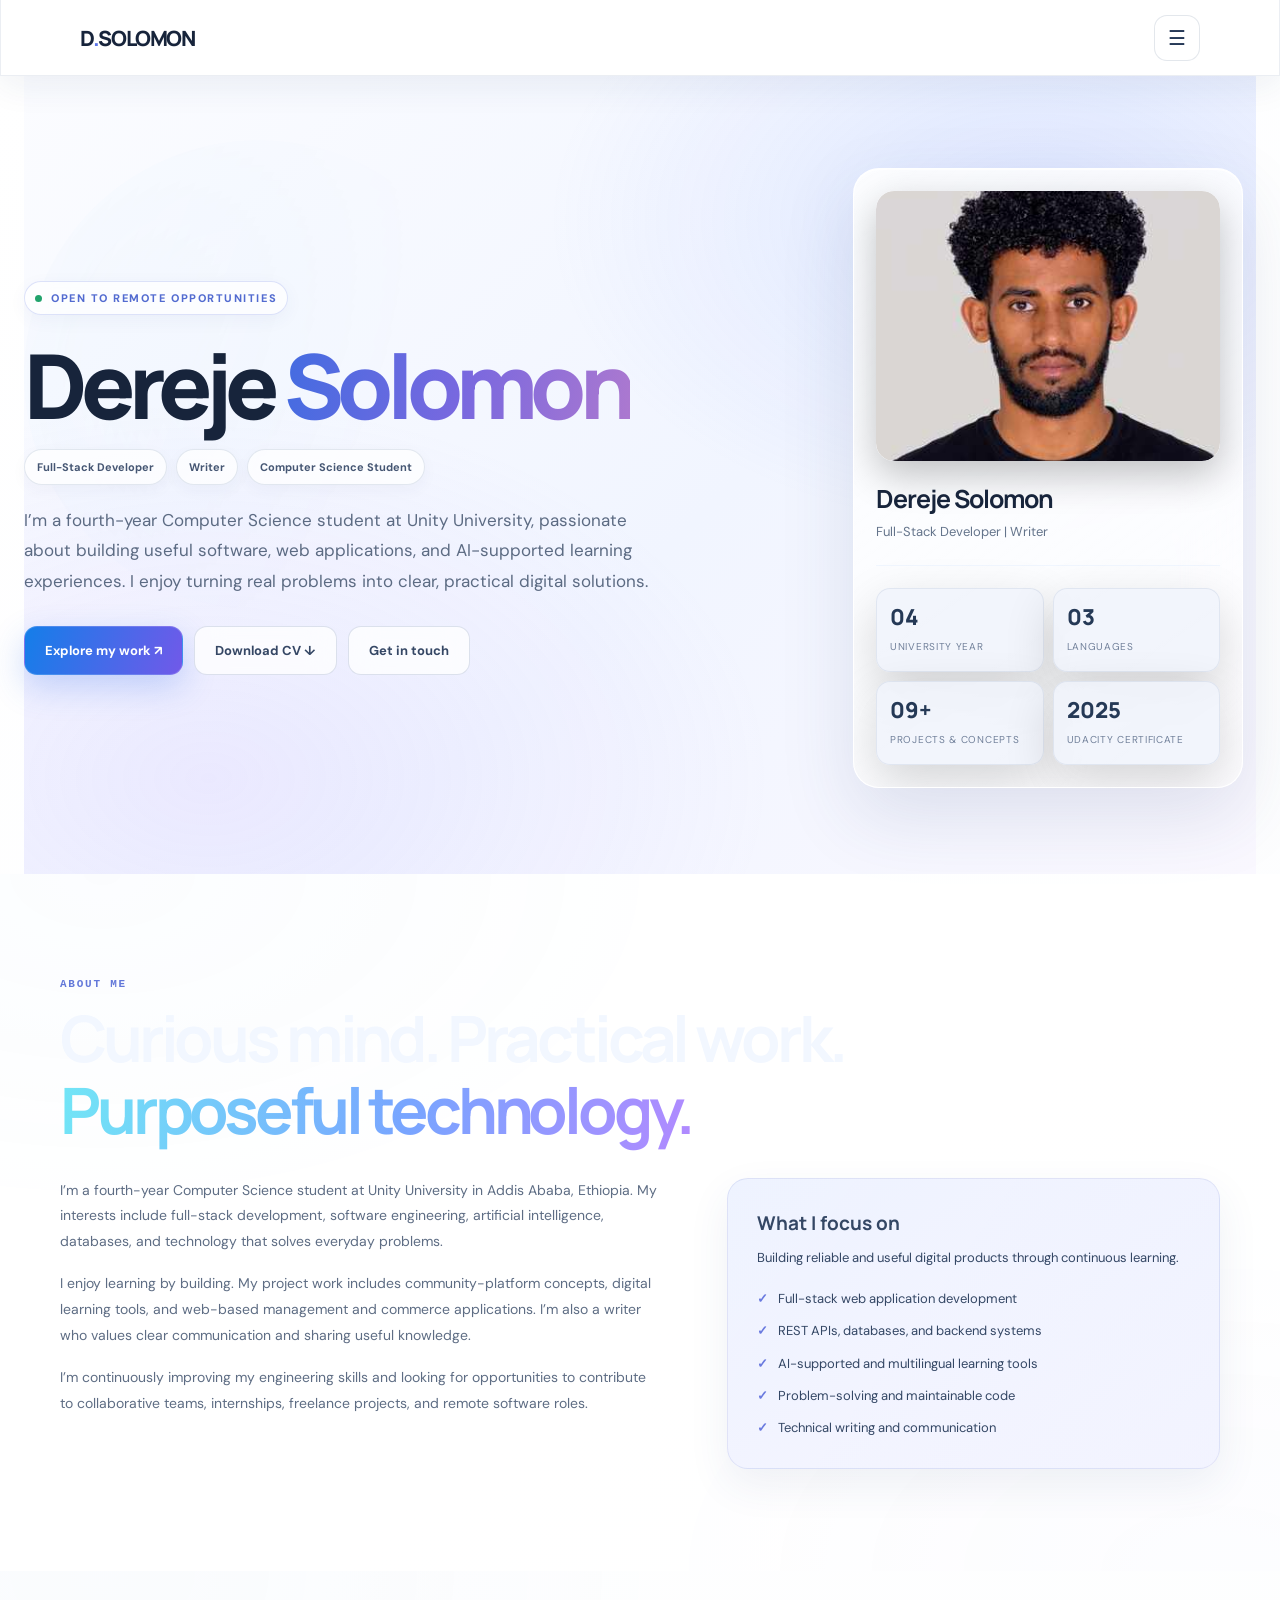
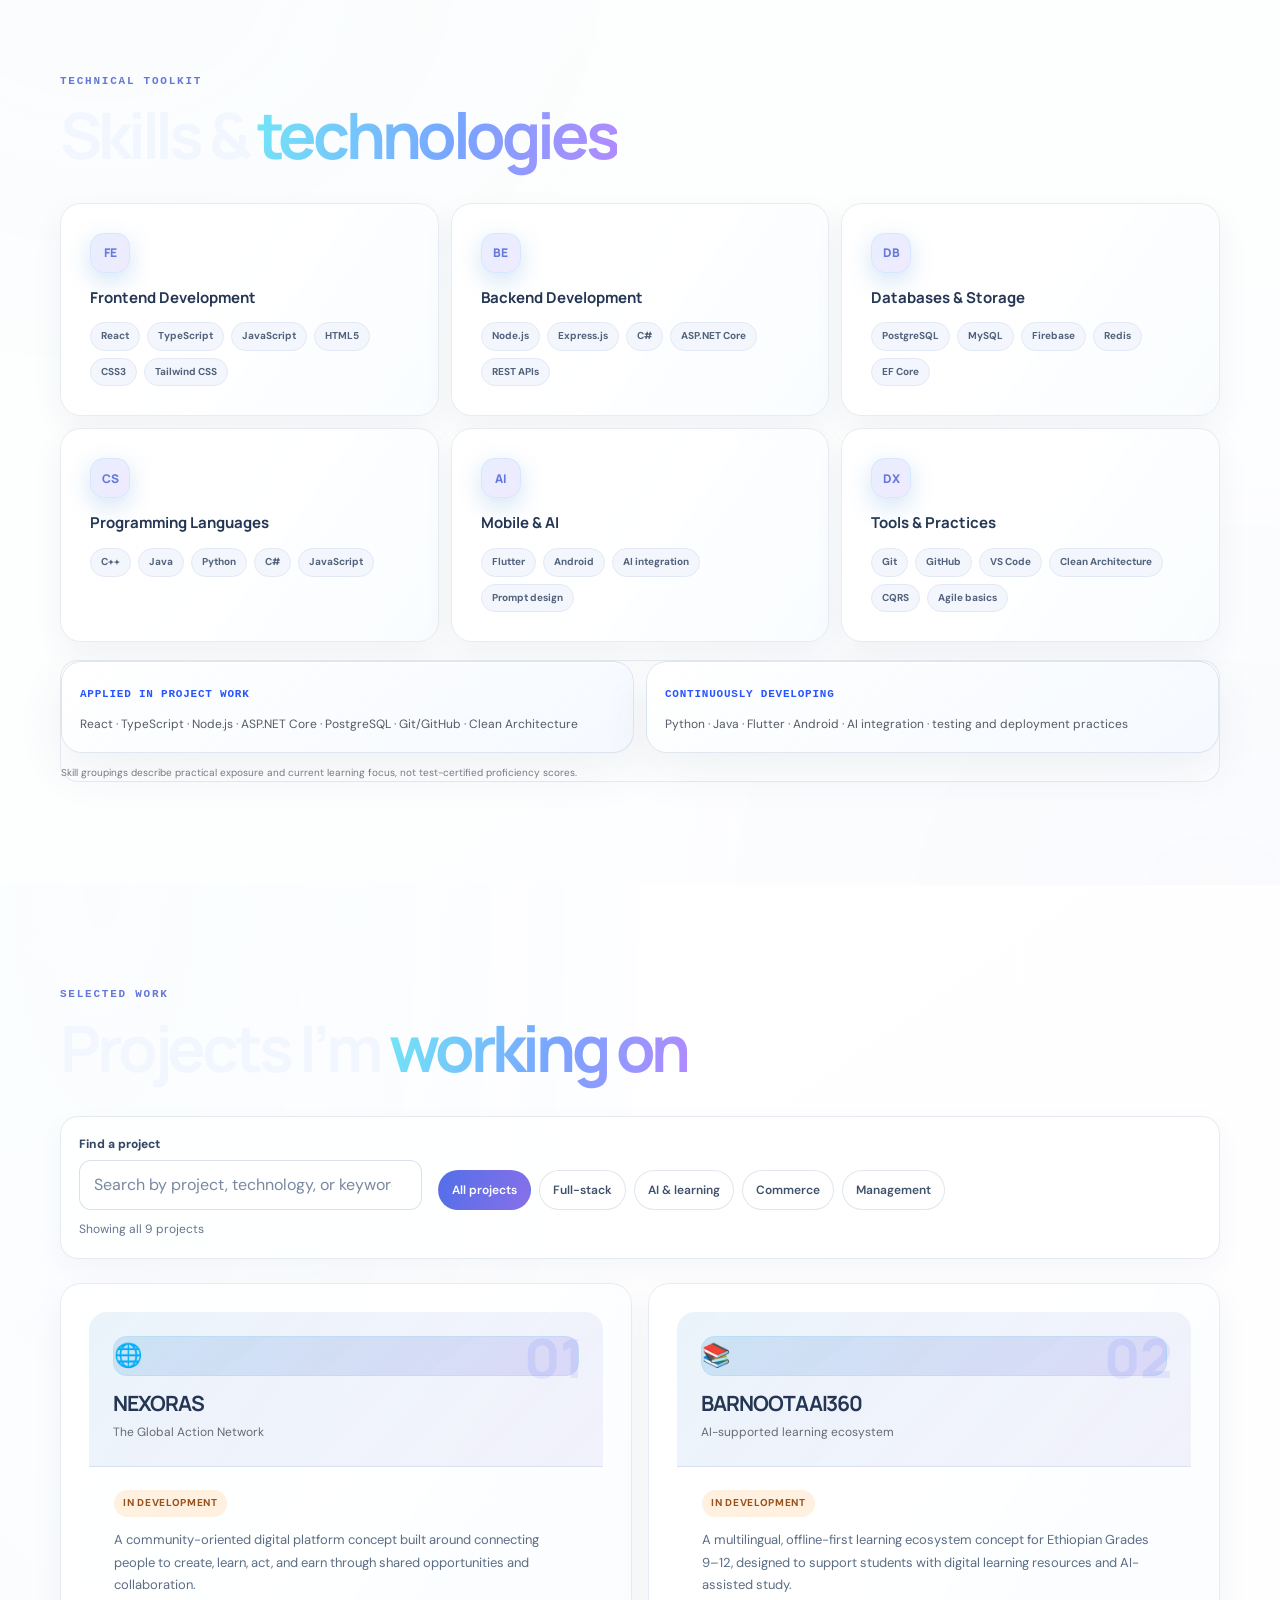
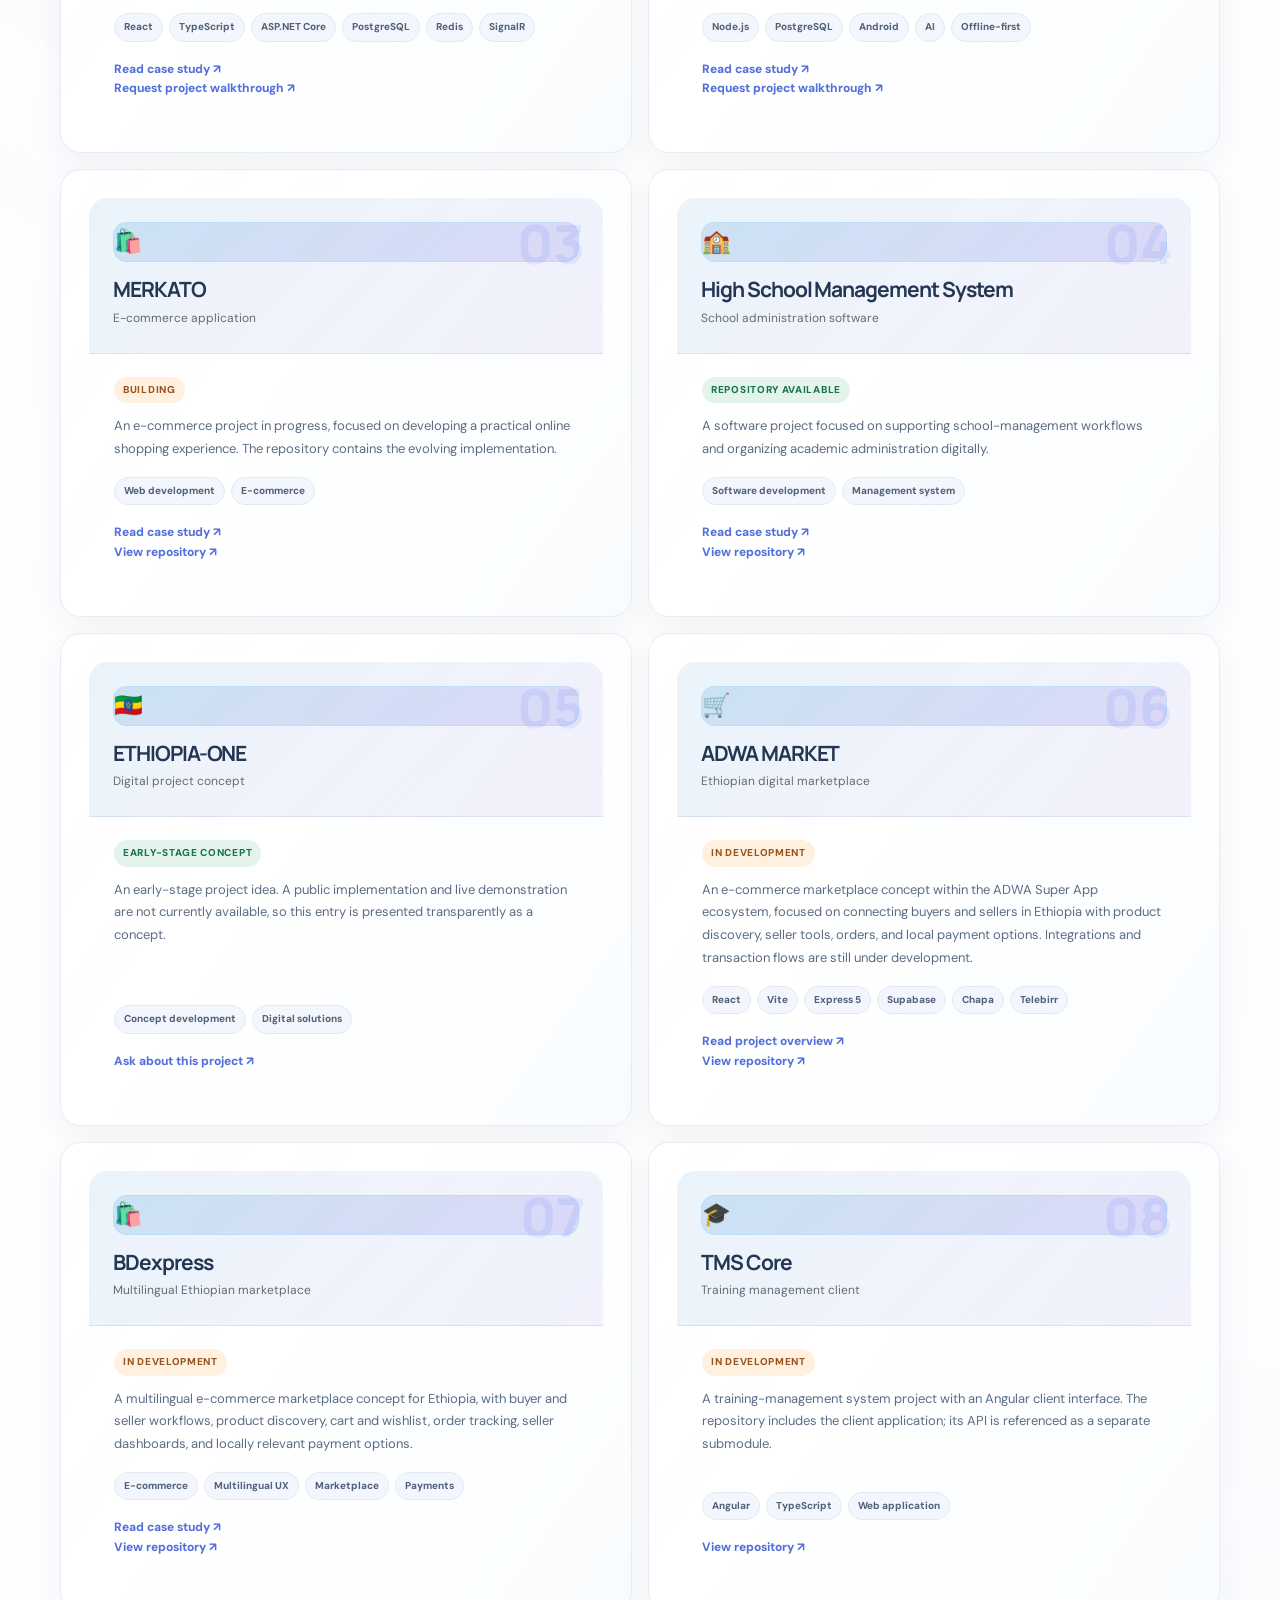
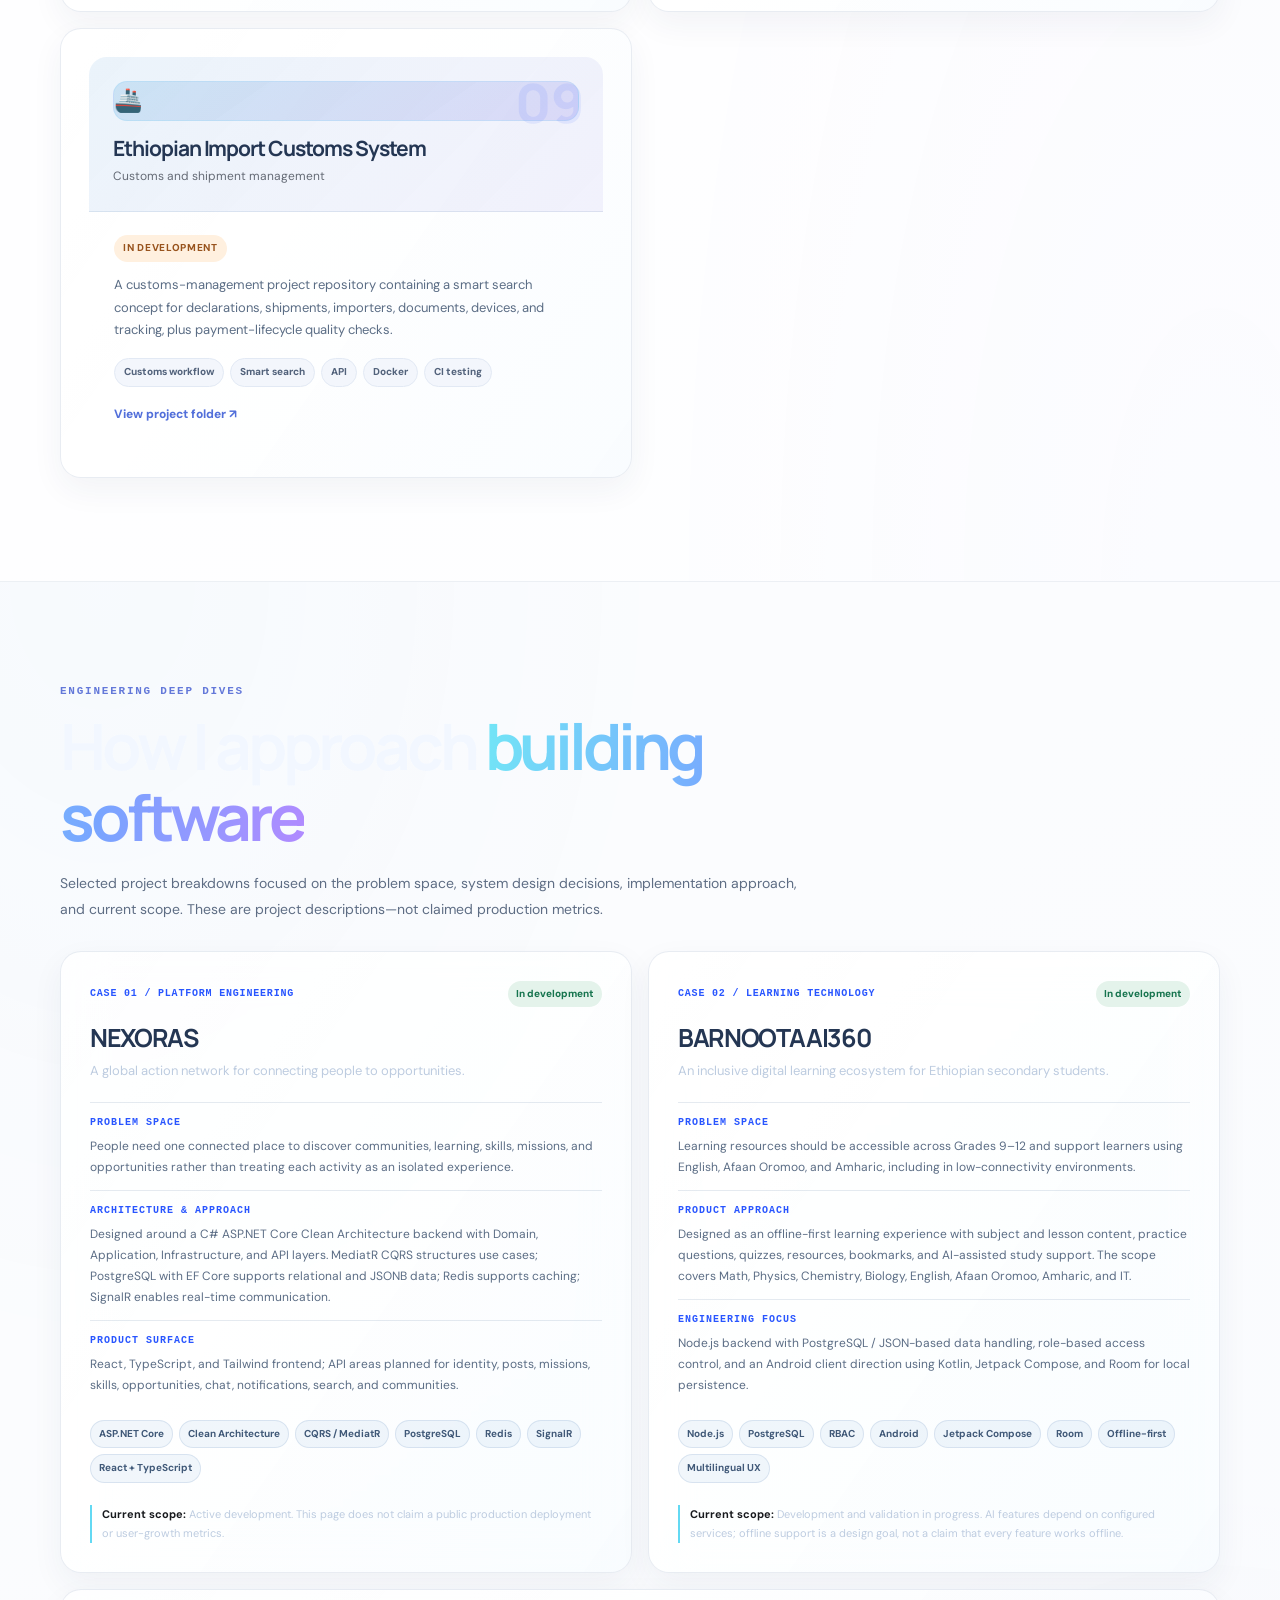
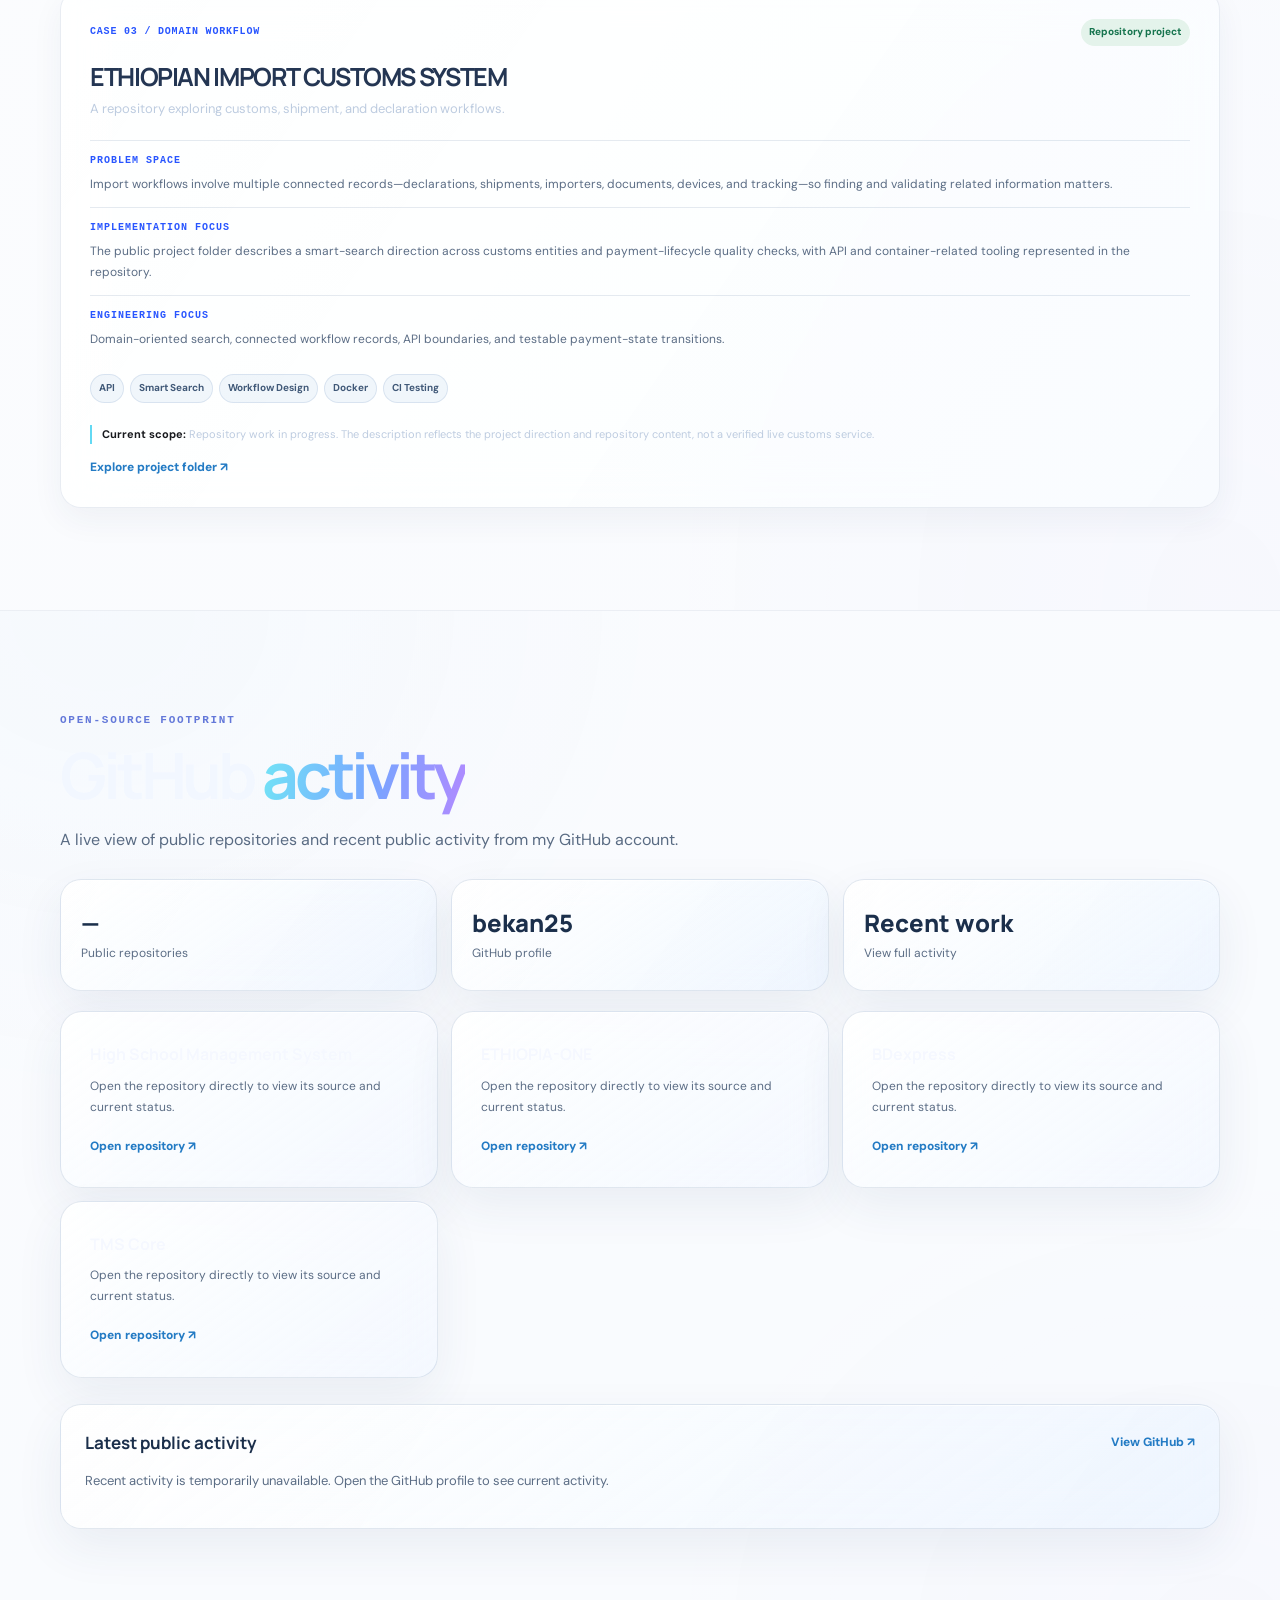
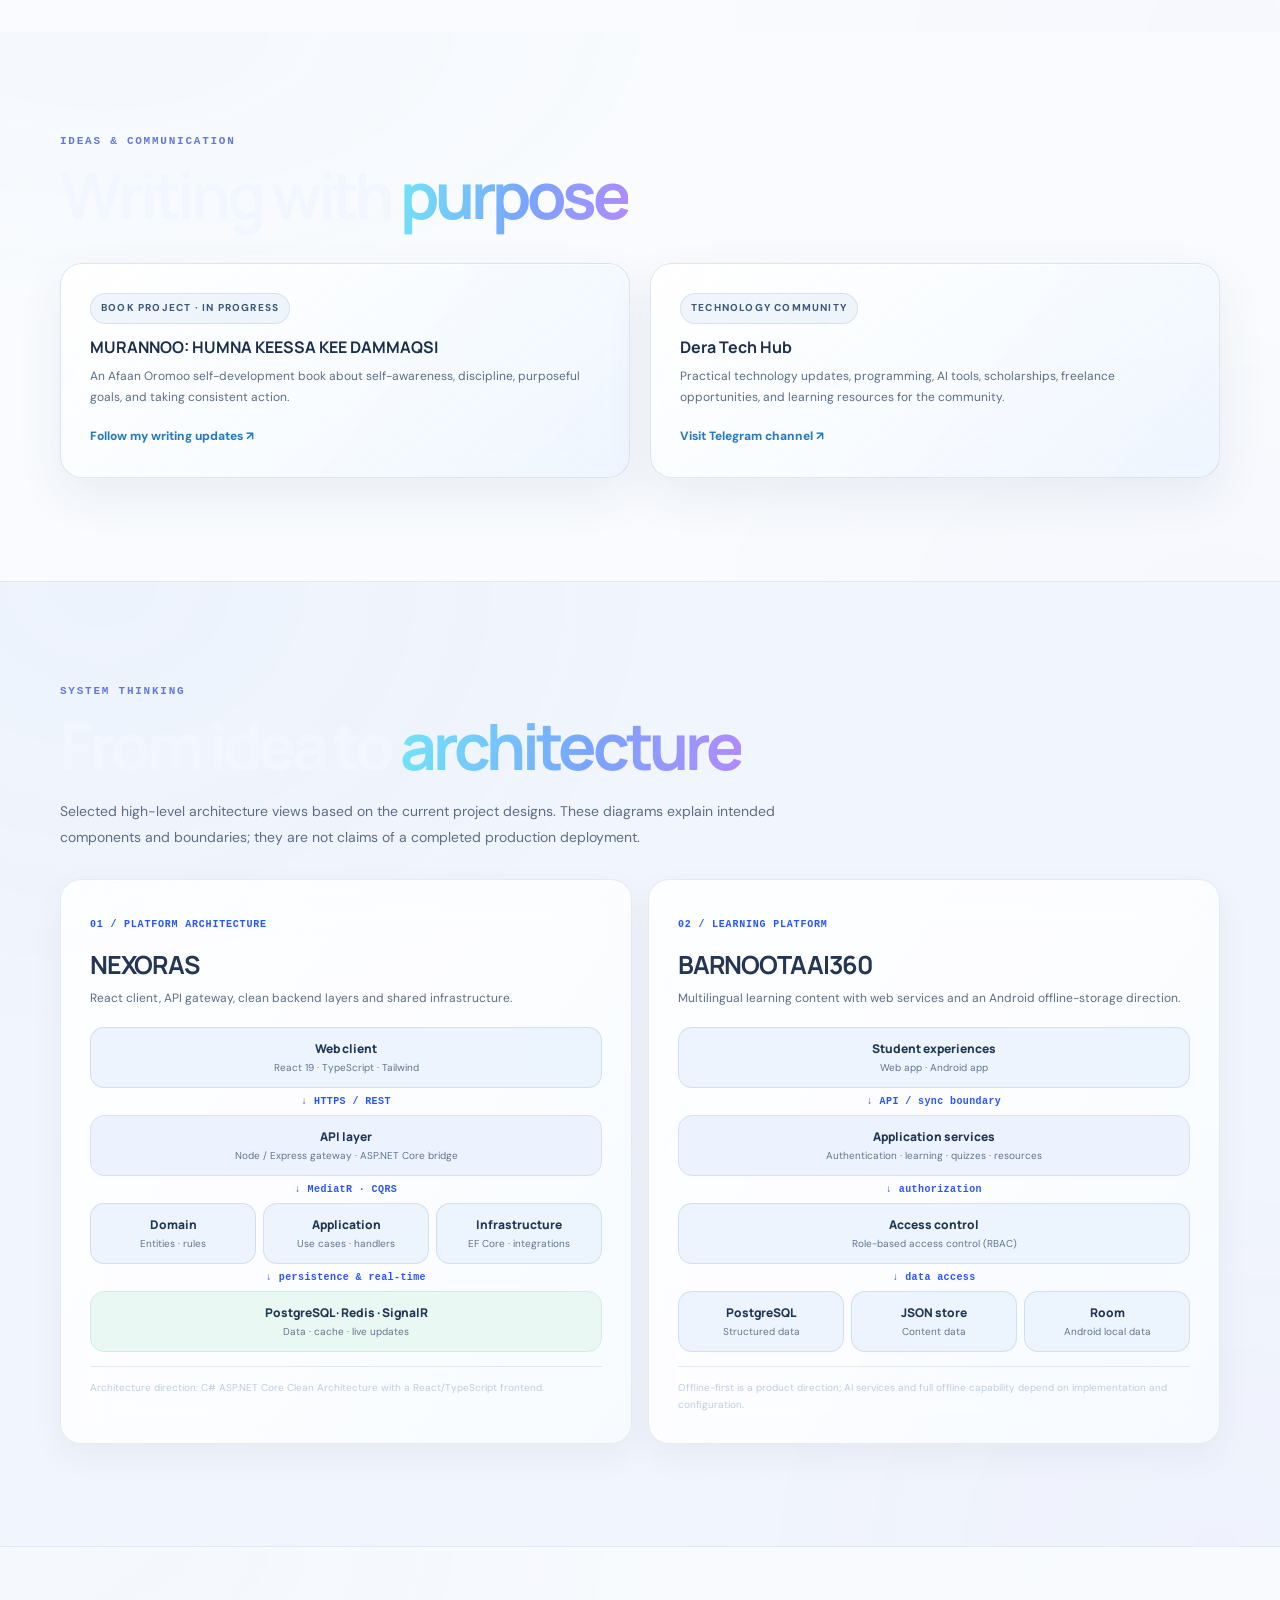
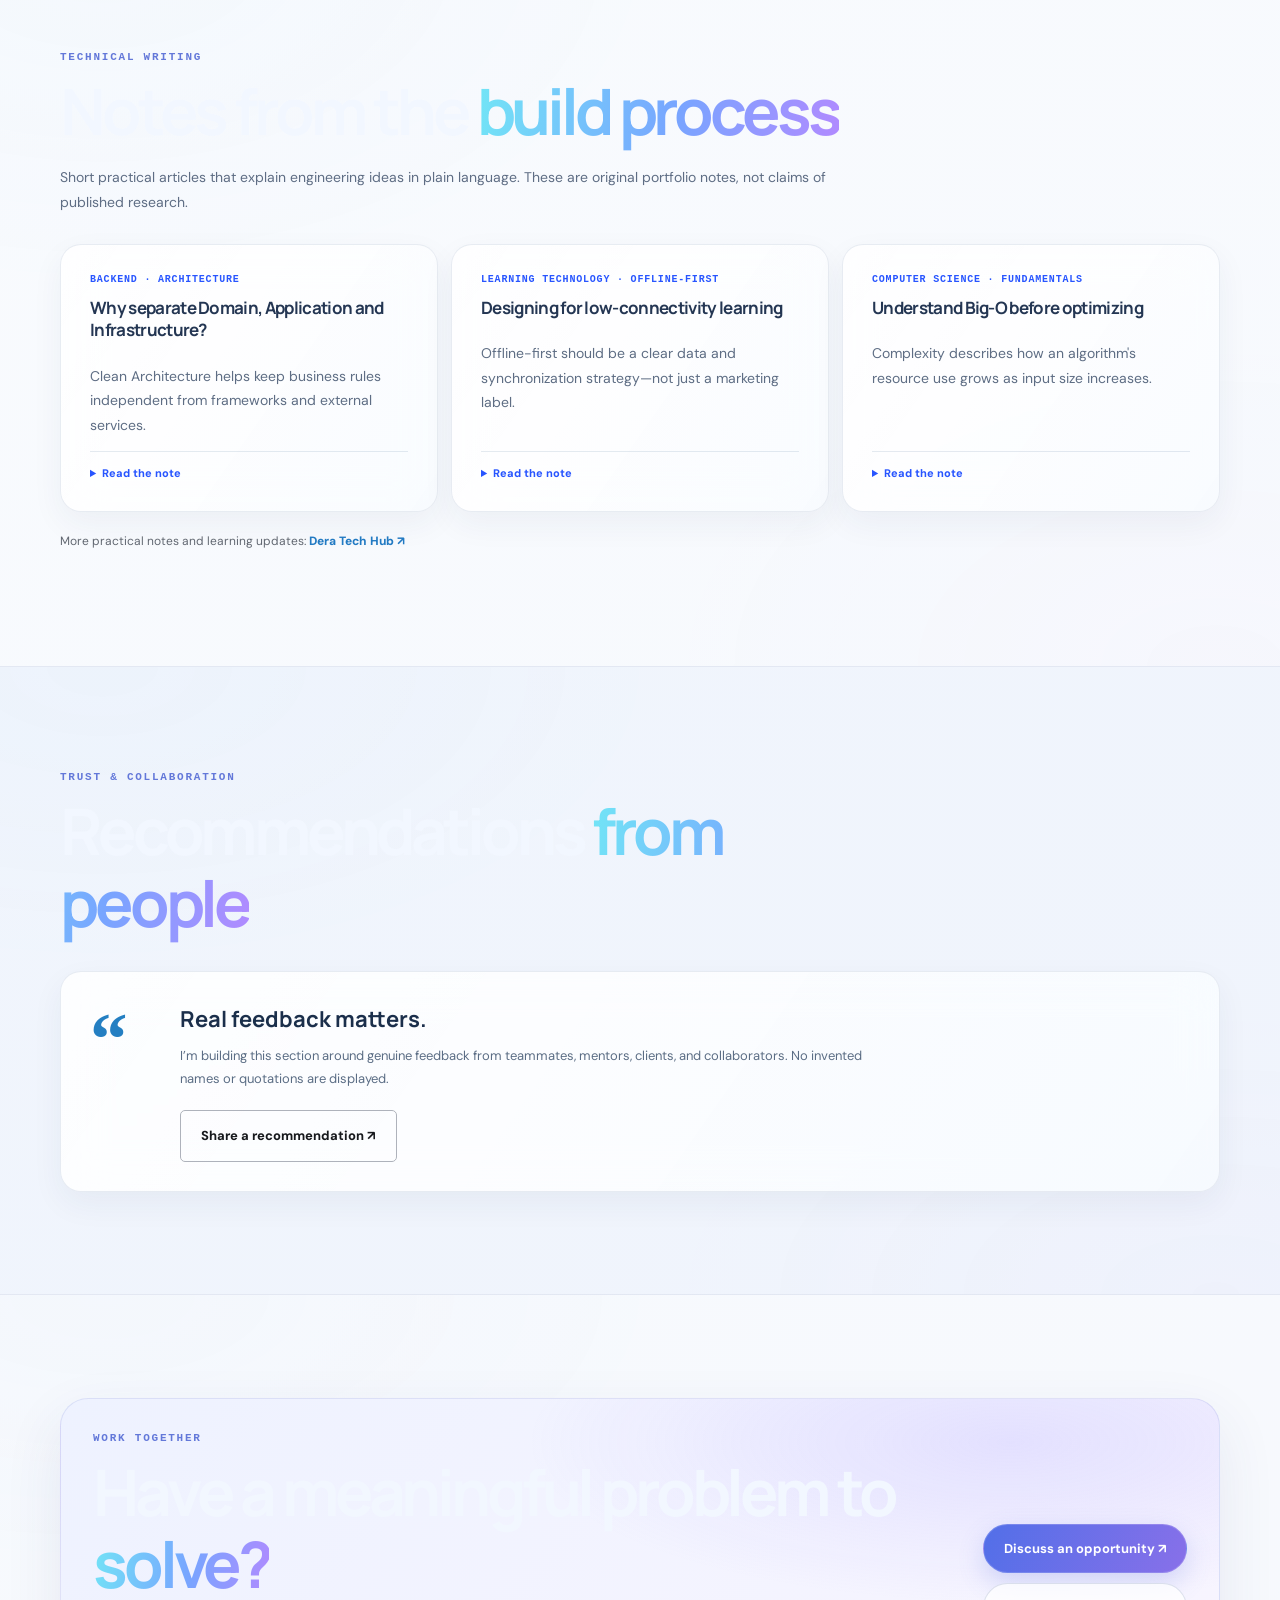
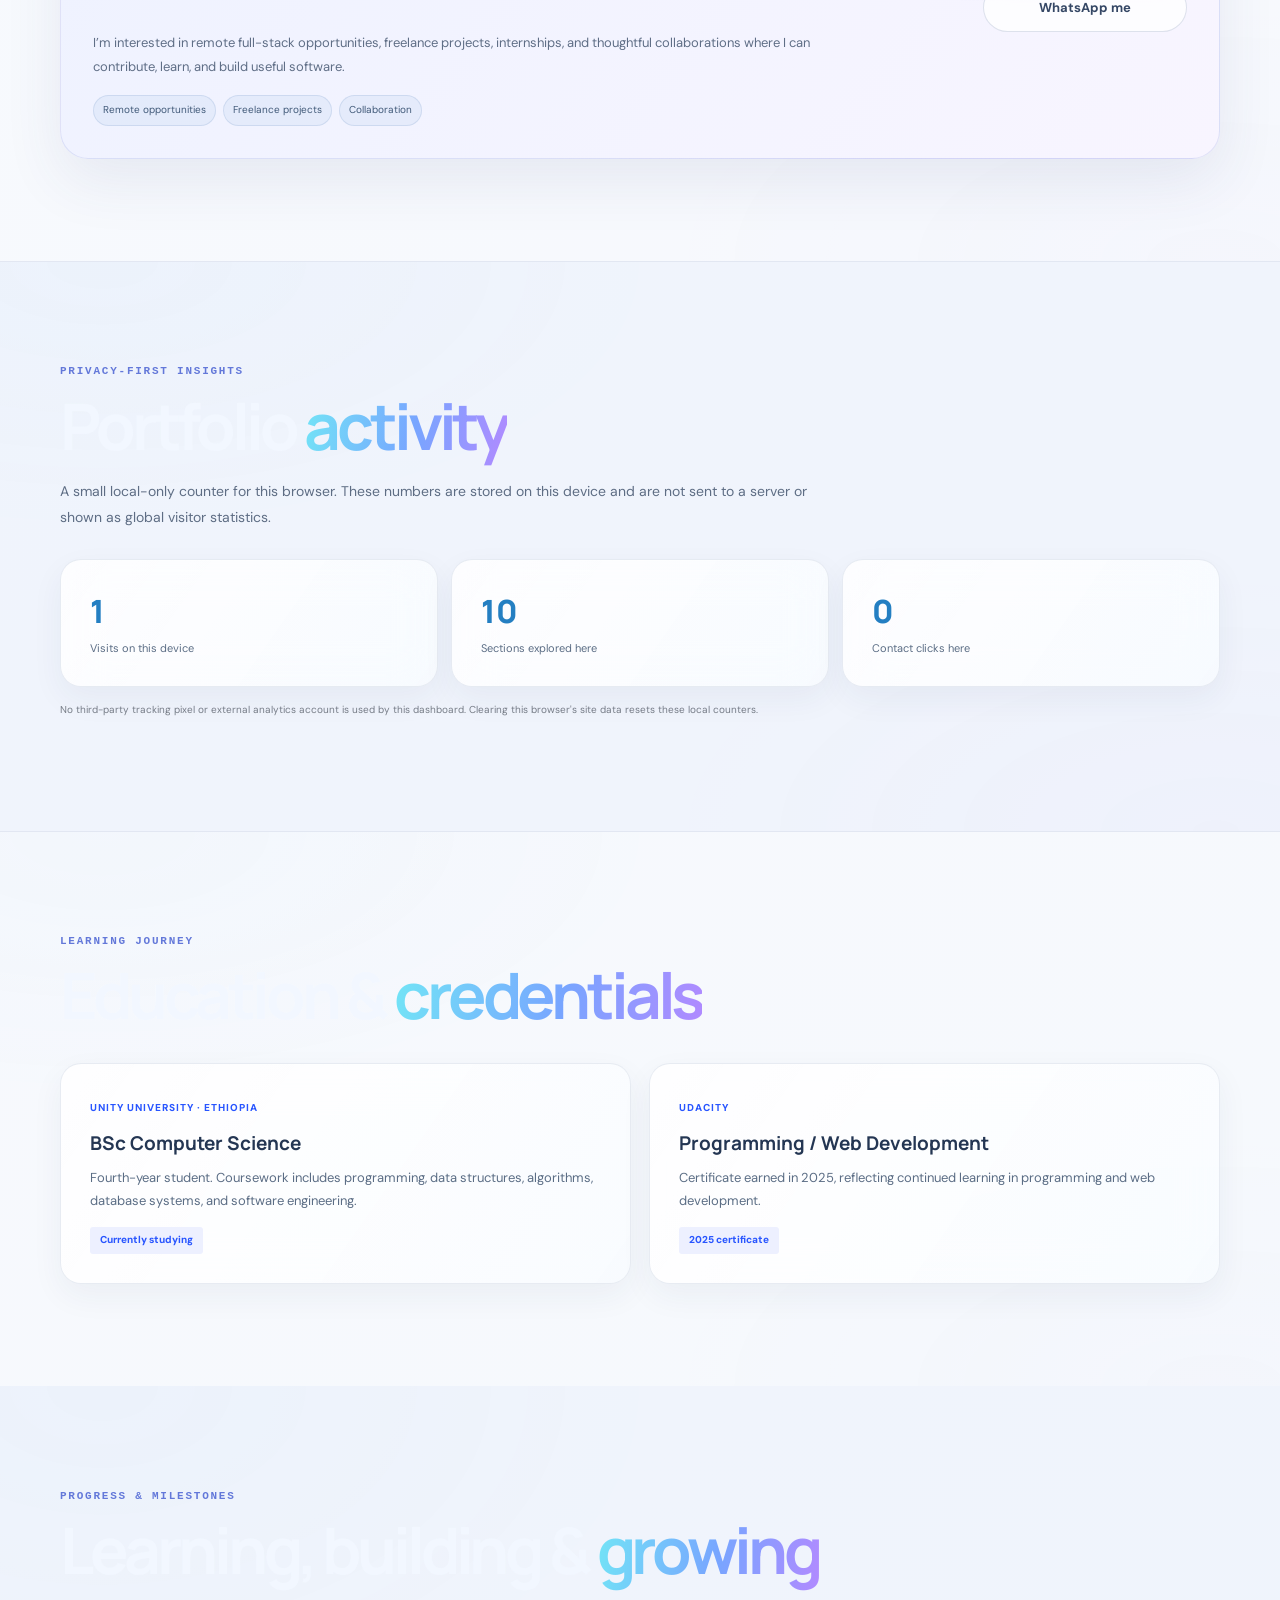
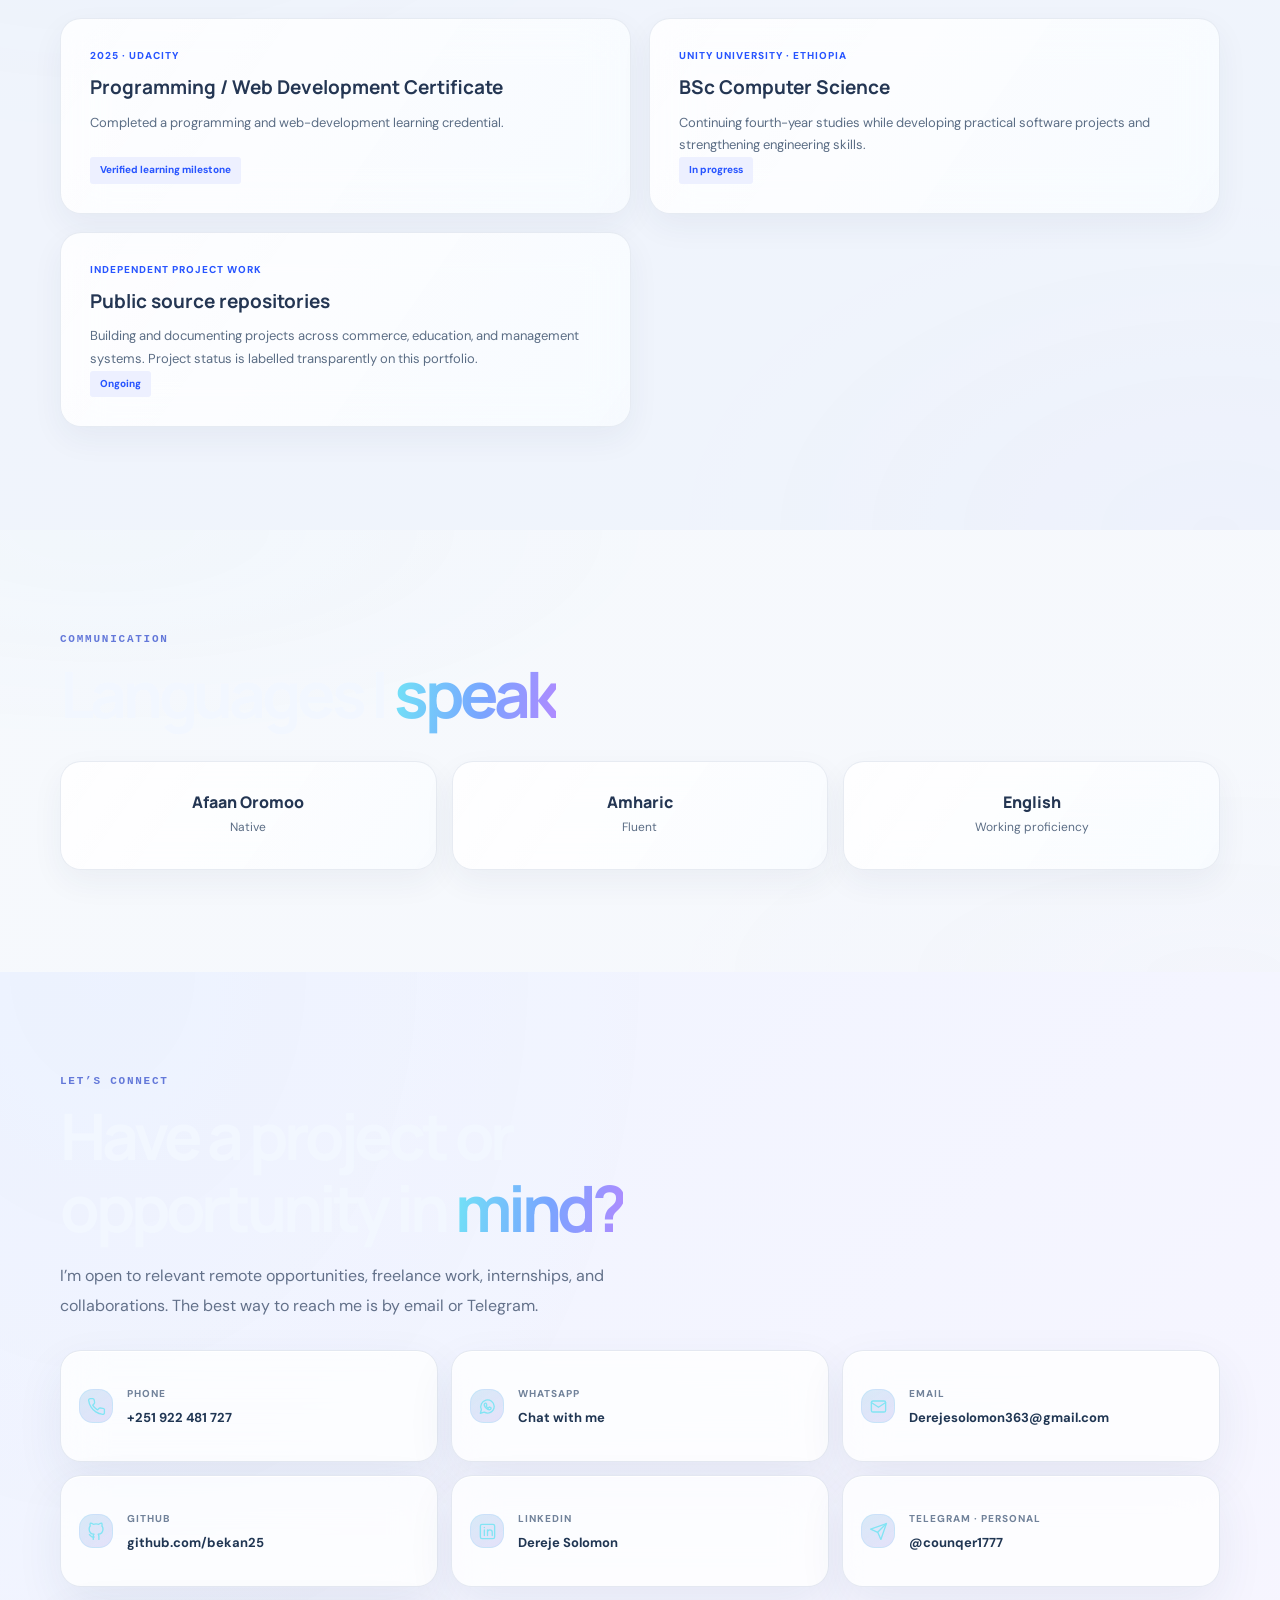
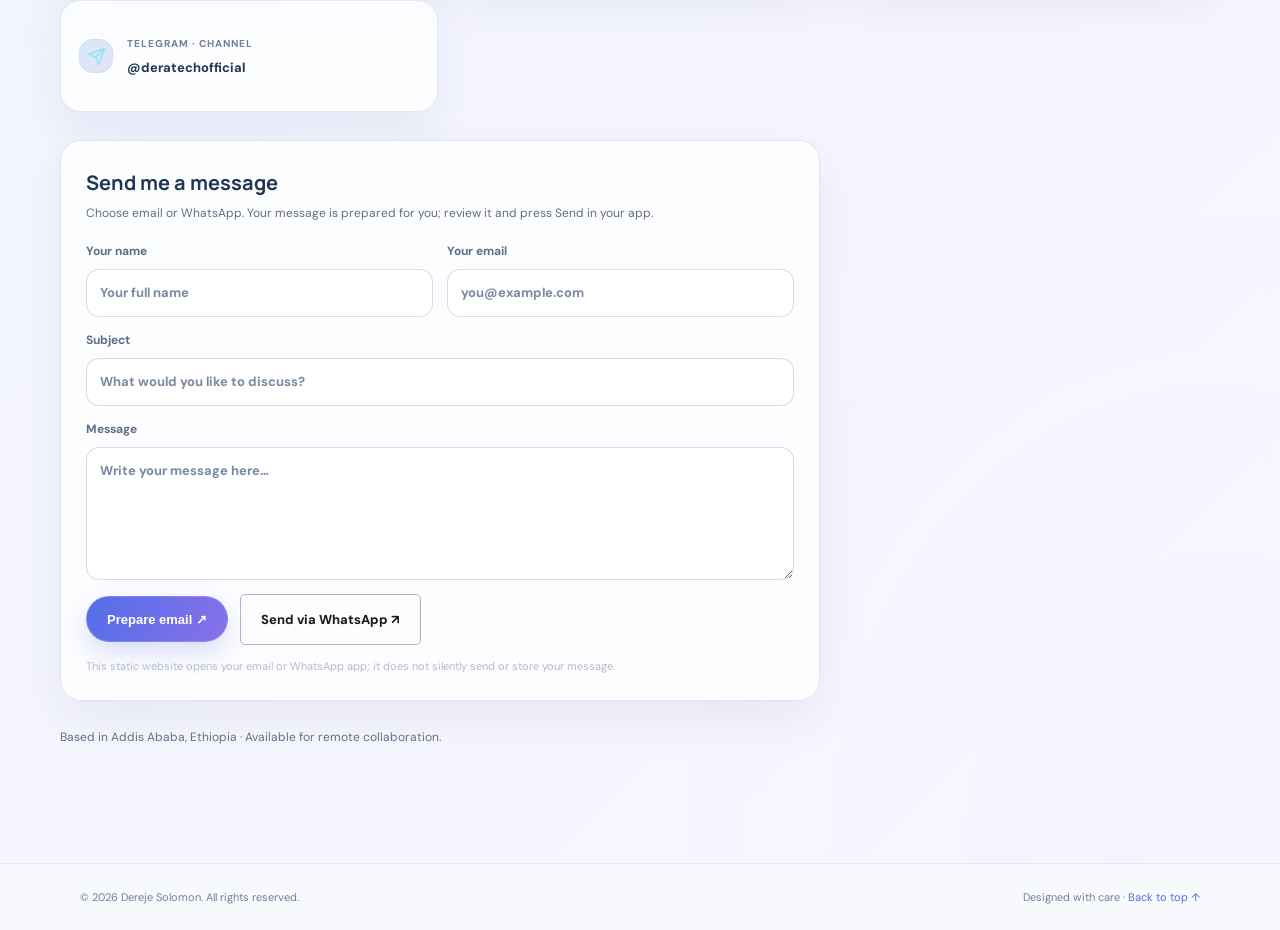
==== commit 2a0ea84d: "Link NEXORAS and BARNOOTAAI360 case studies" ====
--- a/index.html
+++ b/index.html
@@ -73,8 +73,8 @@
   <p class="project-results" id="project-results" role="status" aria-live="polite">Showing all 9 projects</p>
 </div>
 <div class="project-grid">
-<article class="project" data-project-category="fullstack"><div class="project-head"><span class="project-num">01</span><div class="project-icon">🌐</div><h3>NEXORAS</h3><p>The Global Action Network</p></div><div class="project-body"><span class="status build">In development</span><p>A community-oriented digital platform concept built around connecting people to create, learn, act, and earn through shared opportunities and collaboration.</p><div class="stack"><span>React</span><span>TypeScript</span><span>ASP.NET Core</span><span>PostgreSQL</span><span>Redis</span><span>SignalR</span></div><a class="project-link" href="mailto:derejesolomon363@gmail.com?subject=NEXORAS%20project%20walkthrough">Request project walkthrough ↗</a></div></article>
-<article class="project" data-project-category="ai"><div class="project-head"><span class="project-num">02</span><div class="project-icon">📚</div><h3>BARNOOTAAI360</h3><p>AI-supported learning ecosystem</p></div><div class="project-body"><span class="status build">In development</span><p>A multilingual, offline-first learning ecosystem concept for Ethiopian Grades 9–12, designed to support students with digital learning resources and AI-assisted study.</p><div class="stack"><span>Node.js</span><span>PostgreSQL</span><span>Android</span><span>AI</span><span>Offline-first</span></div><a class="project-link" href="mailto:derejesolomon363@gmail.com?subject=BARNOOTAAI360%20project%20walkthrough">Request project walkthrough ↗</a></div></article>
+<article class="project" data-project-category="fullstack"><div class="project-head"><span class="project-num">01</span><div class="project-icon">🌐</div><h3>NEXORAS</h3><p>The Global Action Network</p></div><div class="project-body"><span class="status build">In development</span><p>A community-oriented digital platform concept built around connecting people to create, learn, act, and earn through shared opportunities and collaboration.</p><div class="stack"><span>React</span><span>TypeScript</span><span>ASP.NET Core</span><span>PostgreSQL</span><span>Redis</span><span>SignalR</span></div><a class="project-link" href="projects/nexoras.html">Read case study ↗</a><a class="project-link" href="mailto:derejesolomon363@gmail.com?subject=NEXORAS%20project%20walkthrough">Request project walkthrough ↗</a></div></article>
+<article class="project" data-project-category="ai"><div class="project-head"><span class="project-num">02</span><div class="project-icon">📚</div><h3>BARNOOTAAI360</h3><p>AI-supported learning ecosystem</p></div><div class="project-body"><span class="status build">In development</span><p>A multilingual, offline-first learning ecosystem concept for Ethiopian Grades 9–12, designed to support students with digital learning resources and AI-assisted study.</p><div class="stack"><span>Node.js</span><span>PostgreSQL</span><span>Android</span><span>AI</span><span>Offline-first</span></div><a class="project-link" href="projects/barnootaai360.html">Read case study ↗</a><a class="project-link" href="mailto:derejesolomon363@gmail.com?subject=BARNOOTAAI360%20project%20walkthrough">Request project walkthrough ↗</a></div></article>
 <article class="project" data-project-category="commerce"><div class="project-head"><span class="project-num">03</span><div class="project-icon">🛍️</div><h3>MERKATO</h3><p>E-commerce application</p></div><div class="project-body"><span class="status build">Building</span><p>An e-commerce project in progress, focused on developing a practical online shopping experience. The repository contains the evolving implementation.</p><div class="stack"><span>Web development</span><span>E-commerce</span></div><a class="project-link" href="projects/merkato.html">Read case study ↗</a><a class="project-link" href="https://github.com/bekan25/merkato" target="_blank" rel="noopener noreferrer">View repository ↗</a></div></article>
 <article class="project" data-project-category="management"><div class="project-head"><span class="project-num">04</span><div class="project-icon">🏫</div><h3>High School Management System</h3><p>School administration software</p></div><div class="project-body"><span class="status">Repository available</span><p>A software project focused on supporting school-management workflows and organizing academic administration digitally.</p><div class="stack"><span>Software development</span><span>Management system</span></div><a class="project-link" href="projects/high-school-management.html">Read case study ↗</a><a class="project-link" href="https://github.com/bekan25/High-School-Management-System" target="_blank" rel="noopener noreferrer">View repository ↗</a></div></article>
 <article class="project" data-project-category="fullstack"><div class="project-head"><span class="project-num">05</span><div class="project-icon">🇪🇹</div><h3>ETHIOPIA-ONE</h3><p>Digital project concept</p></div><div class="project-body"><span class="status">Early-stage concept</span><p>An early-stage project idea. A public implementation and live demonstration are not currently available, so this entry is presented transparently as a concept.</p><div class="stack"><span>Concept development</span><span>Digital solutions</span></div><a class="project-link" href="mailto:derejesolomon363@gmail.com?subject=ETHIOPIA-ONE%20project%20enquiry">Ask about this project ↗</a></div></article>
--- a/assets/css/premium.css
+++ b/assets/css/premium.css
@@ -1763,3 +1763,11 @@
 @media(max-width:900px){
   #installApp:not([hidden]){width:100%;text-align:left}
 }
+
+
+/* Verified milestones section — consistent with the light Aurora cards. */
+.achievements{background:rgba(239,244,252,.68)!important}
+.achievements .edu-grid{align-items:stretch}
+.achievements .edu{height:100%;display:flex;flex-direction:column}
+.achievements .edu .label{margin-top:auto;align-self:flex-start}
+@media(max-width:760px){.achievements .edu-grid{grid-template-columns:1fr}}
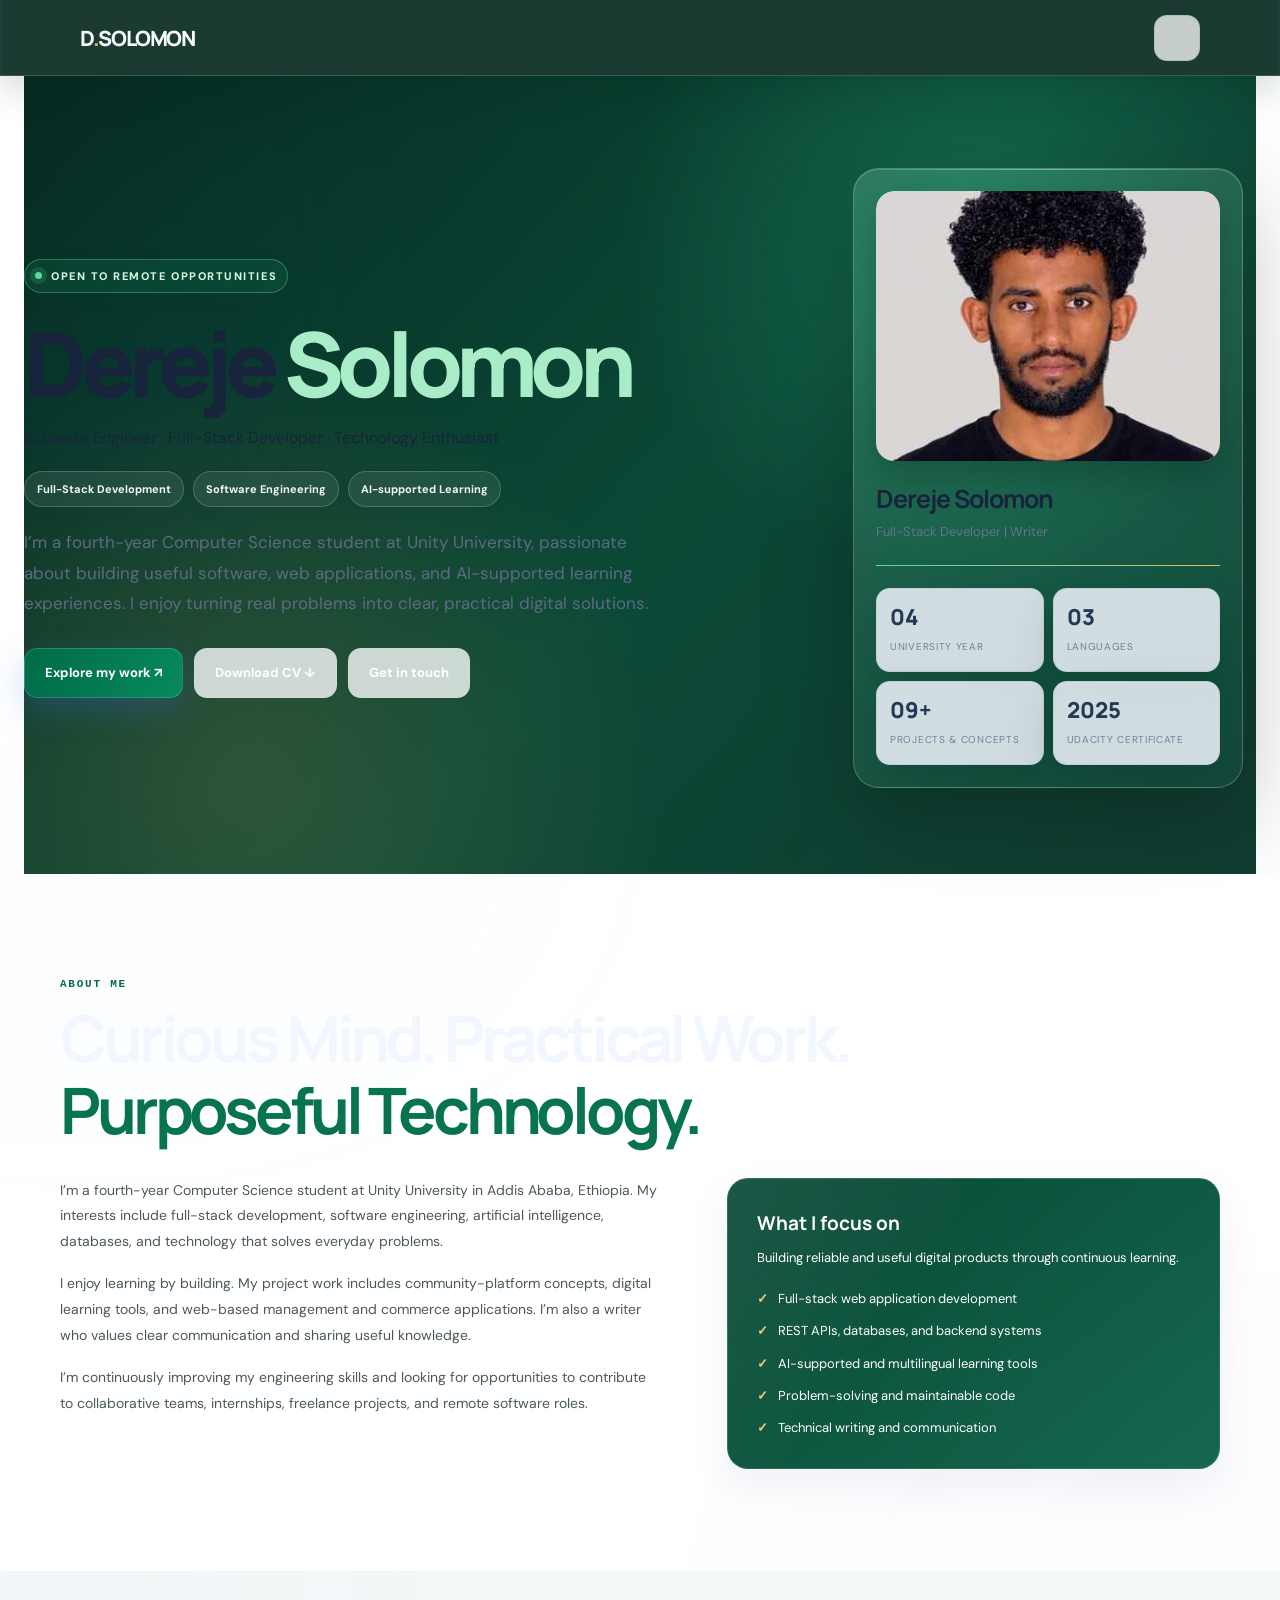
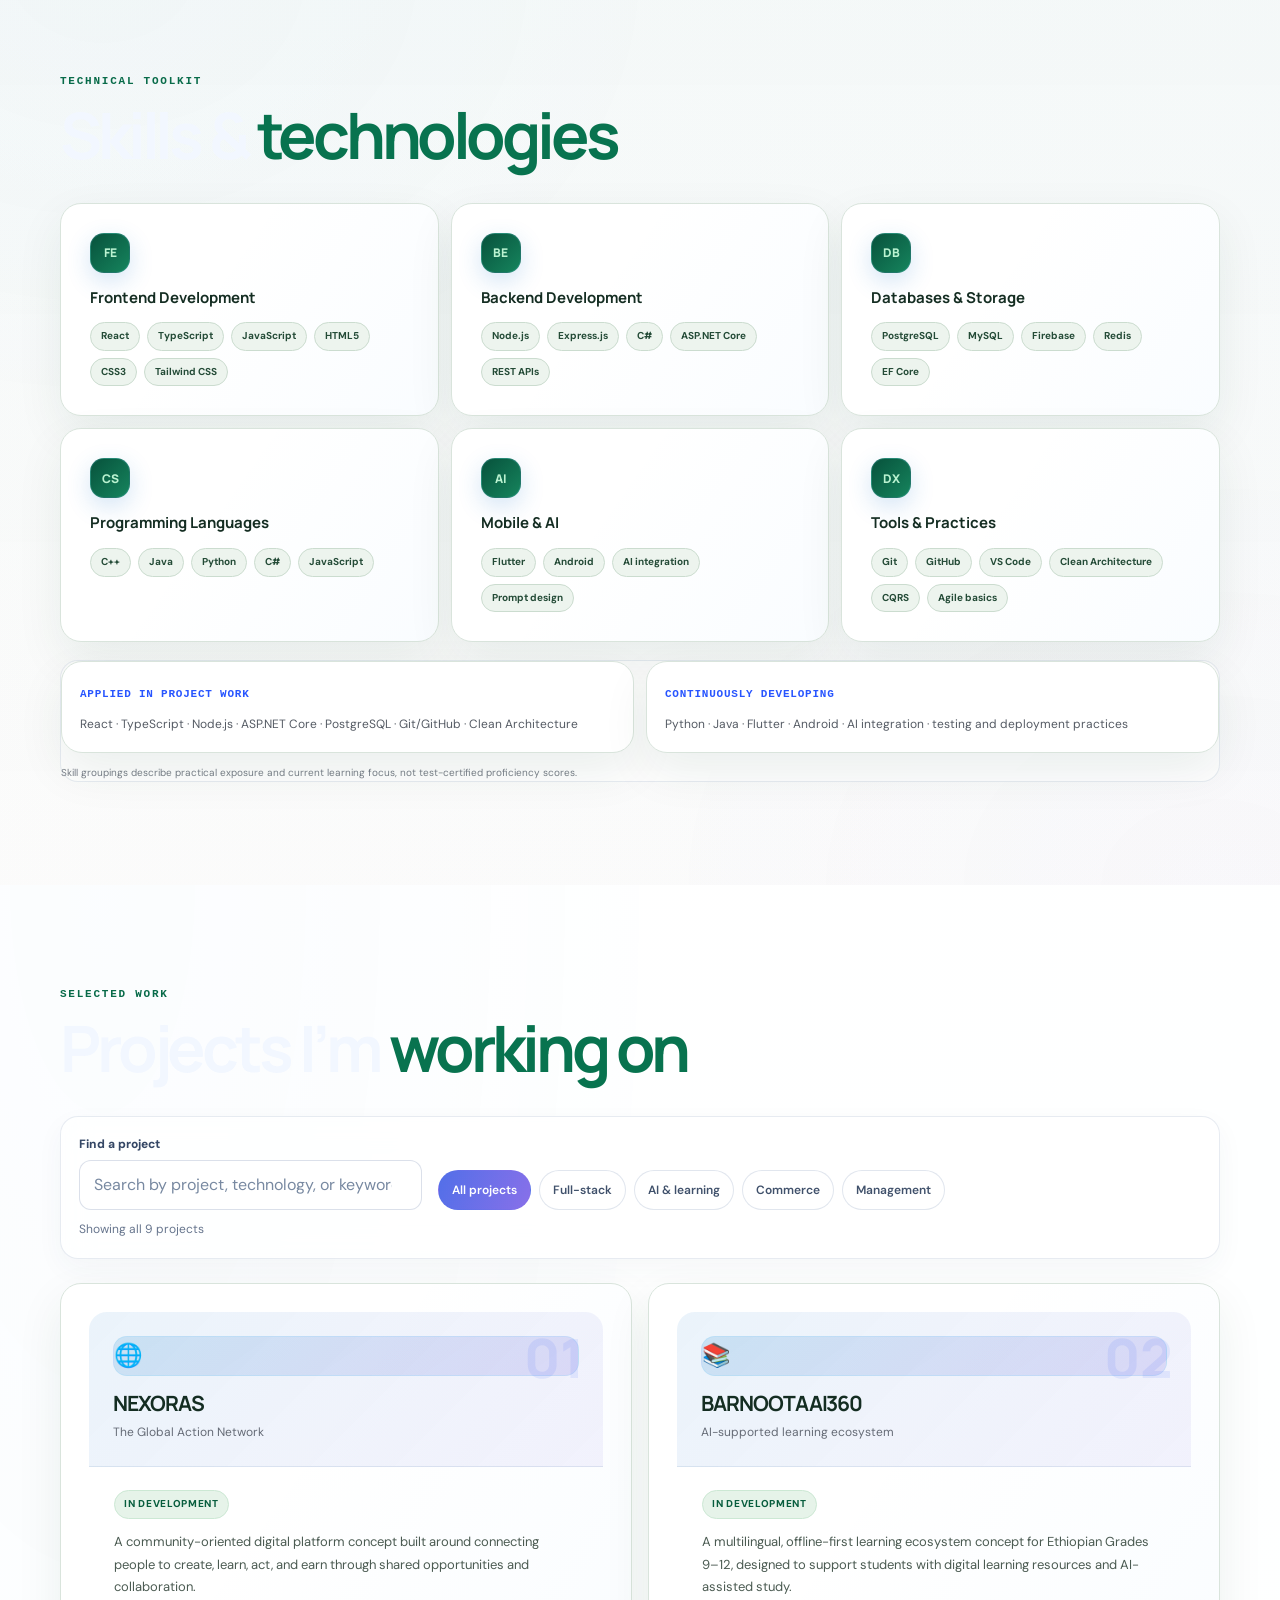
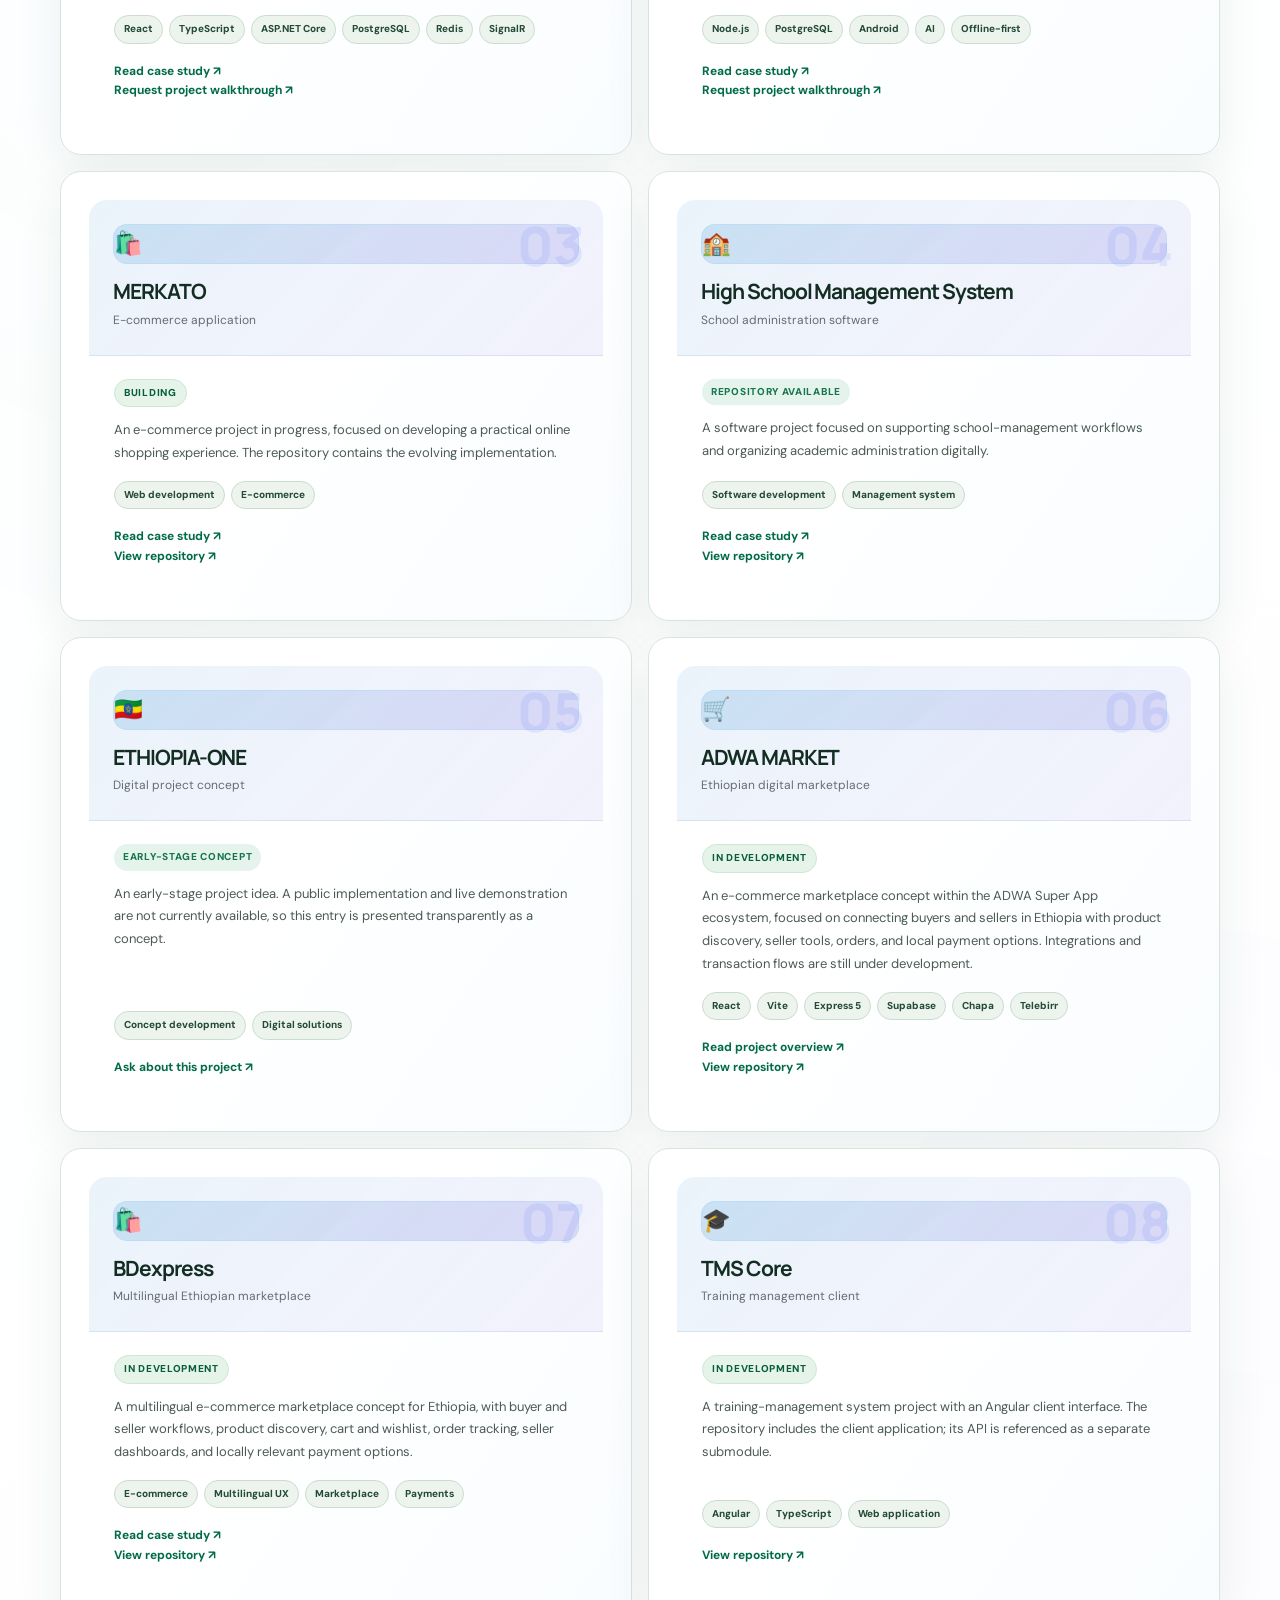
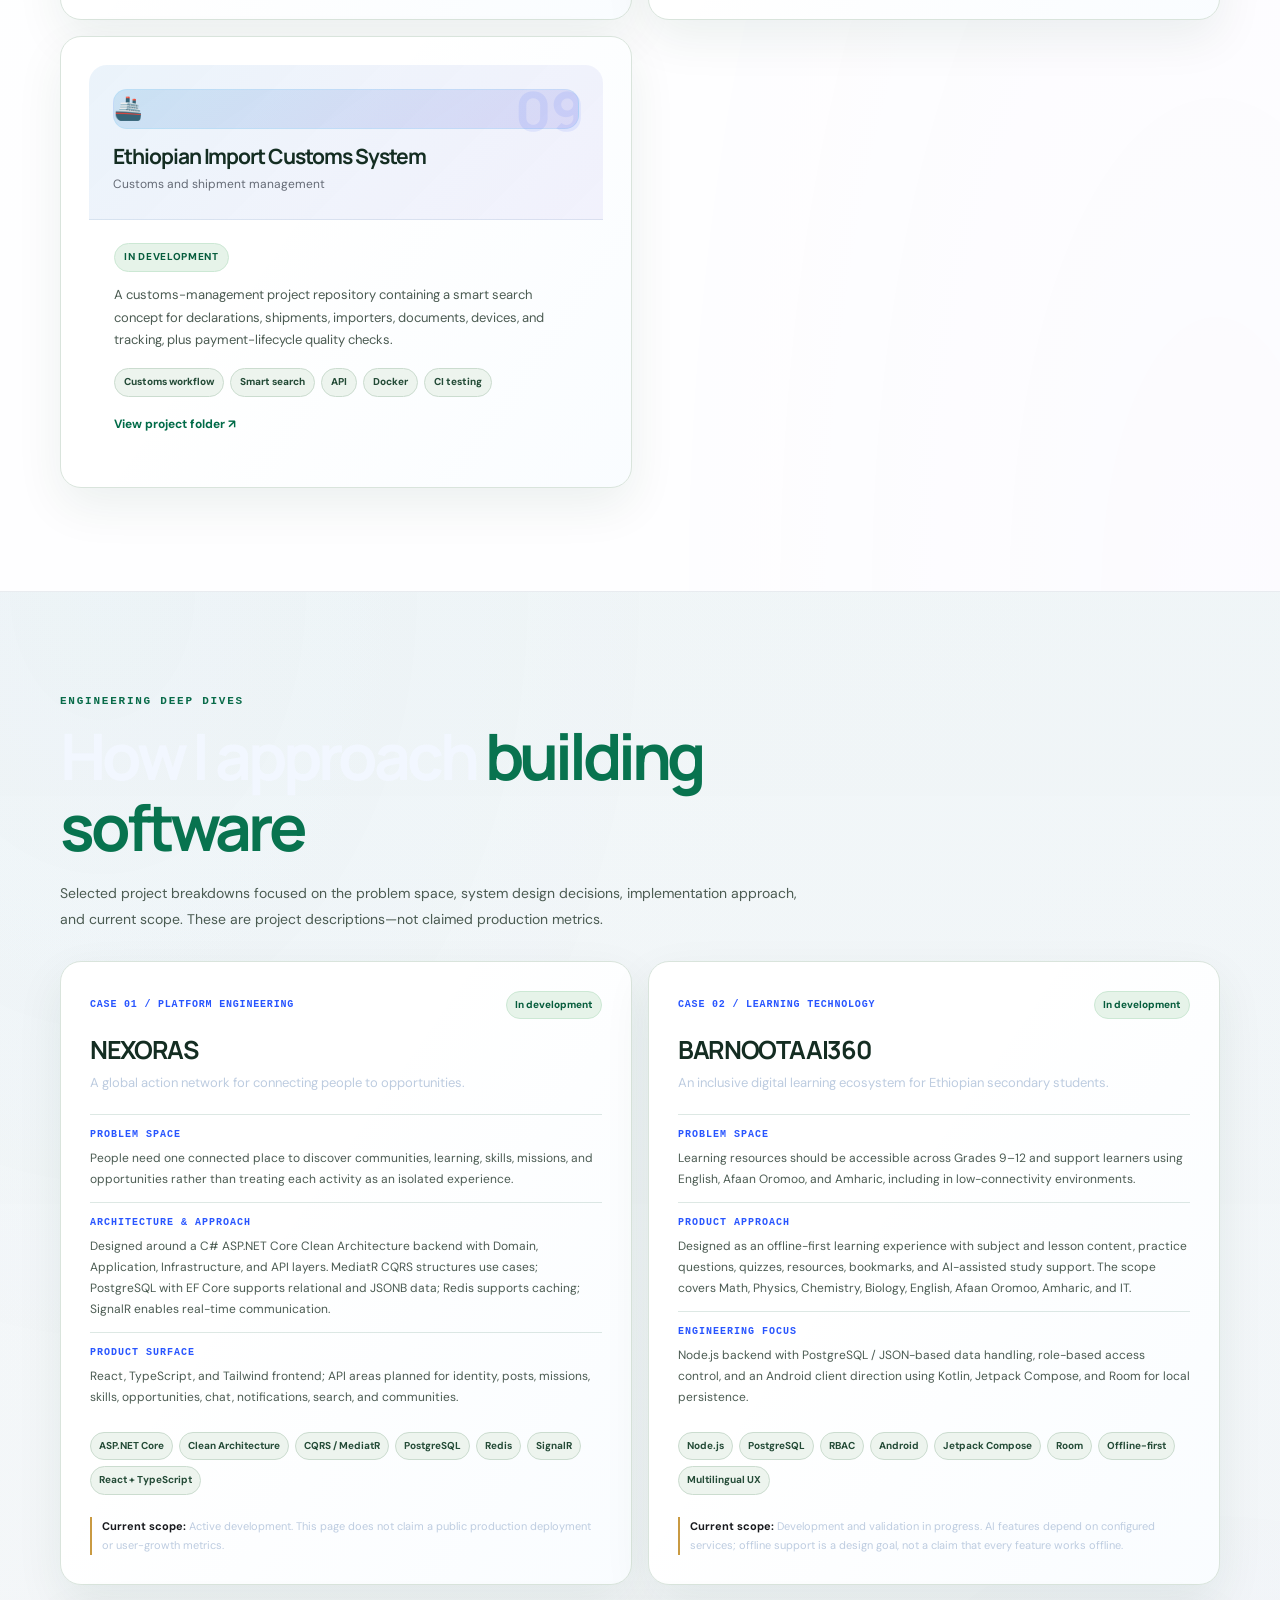
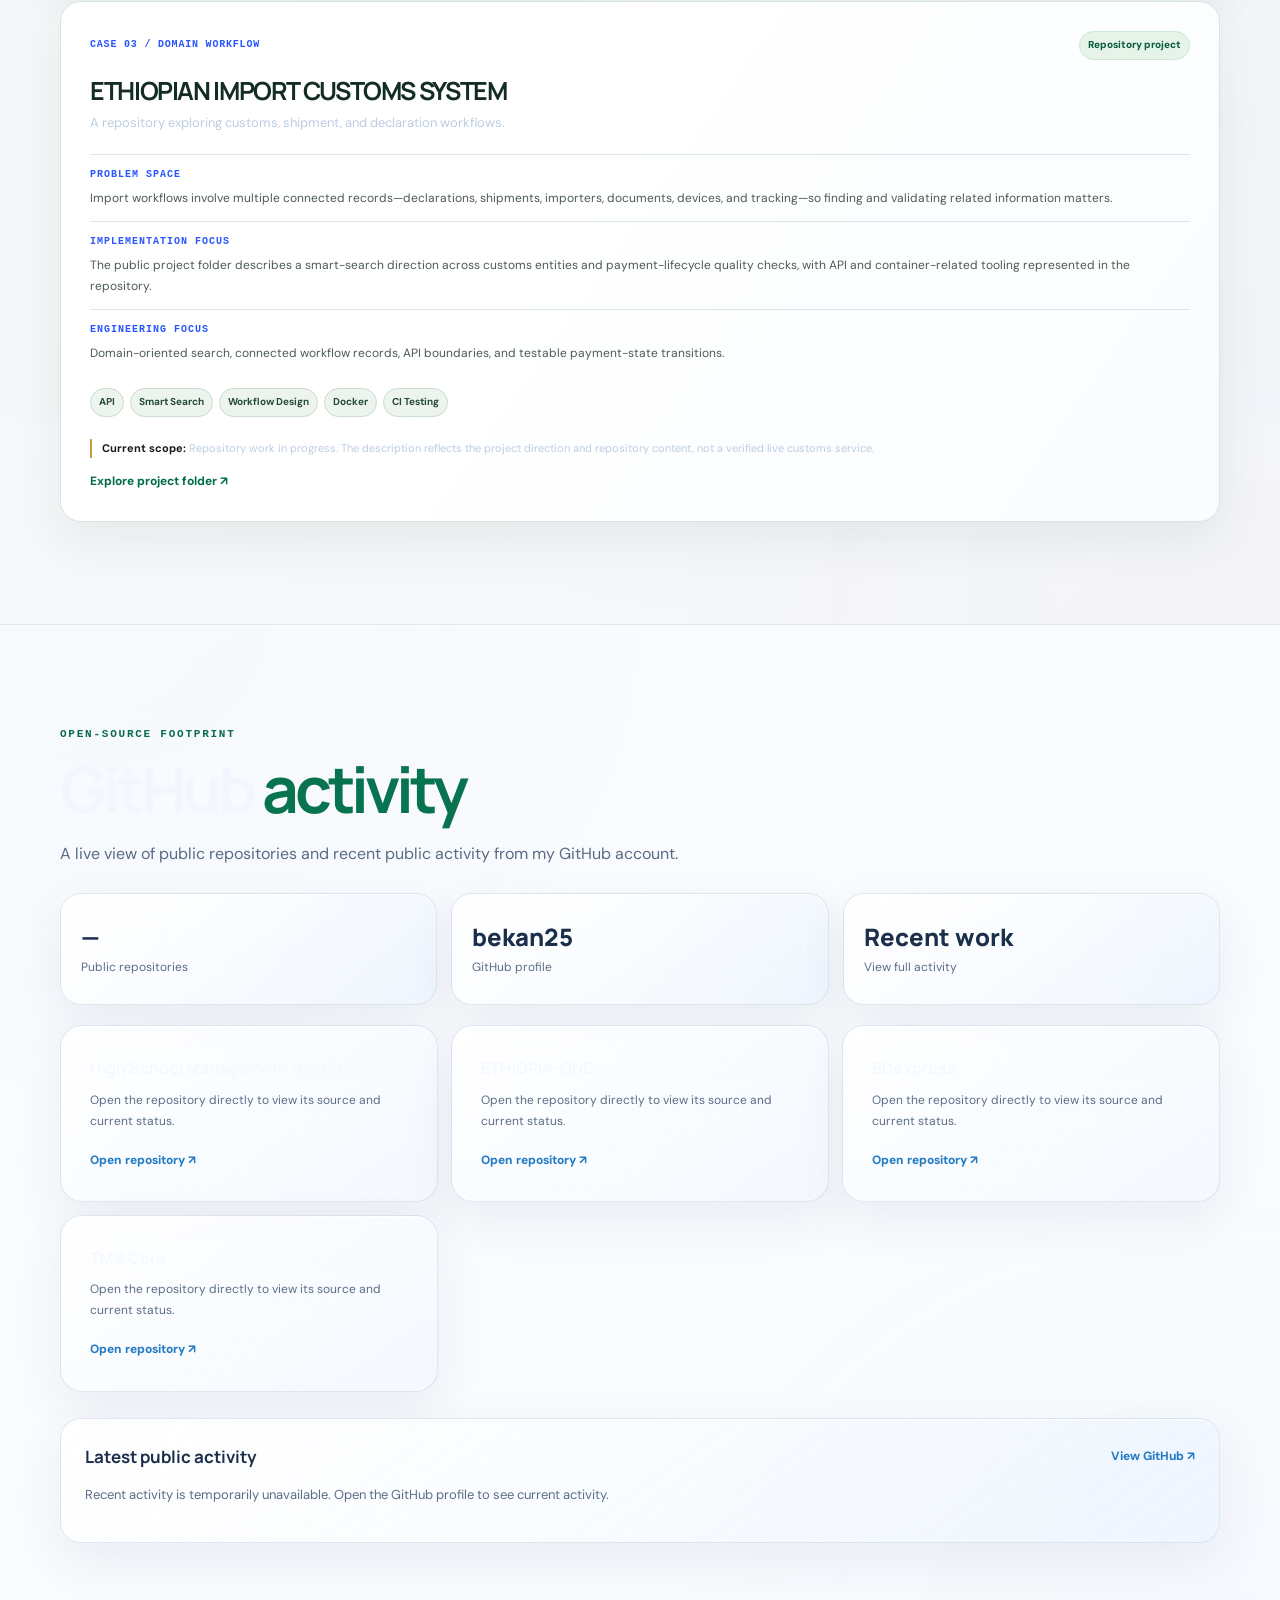
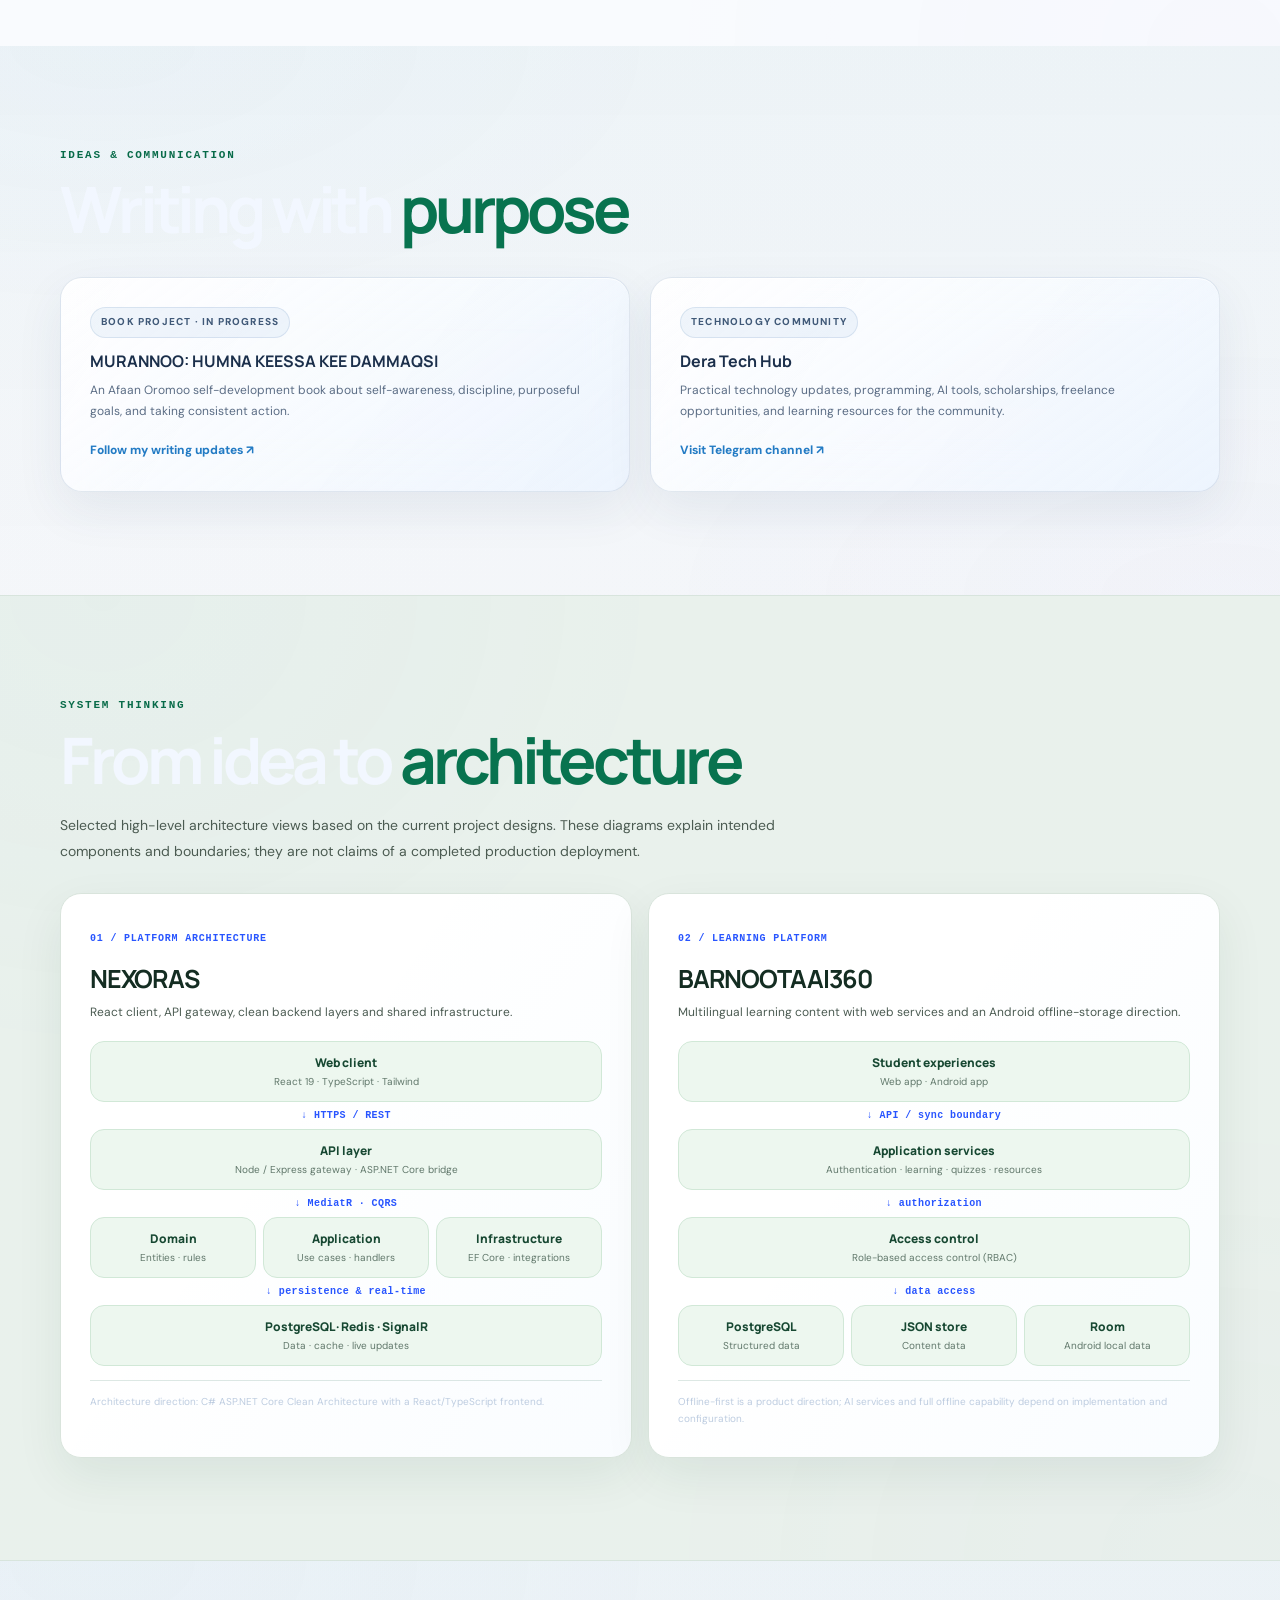
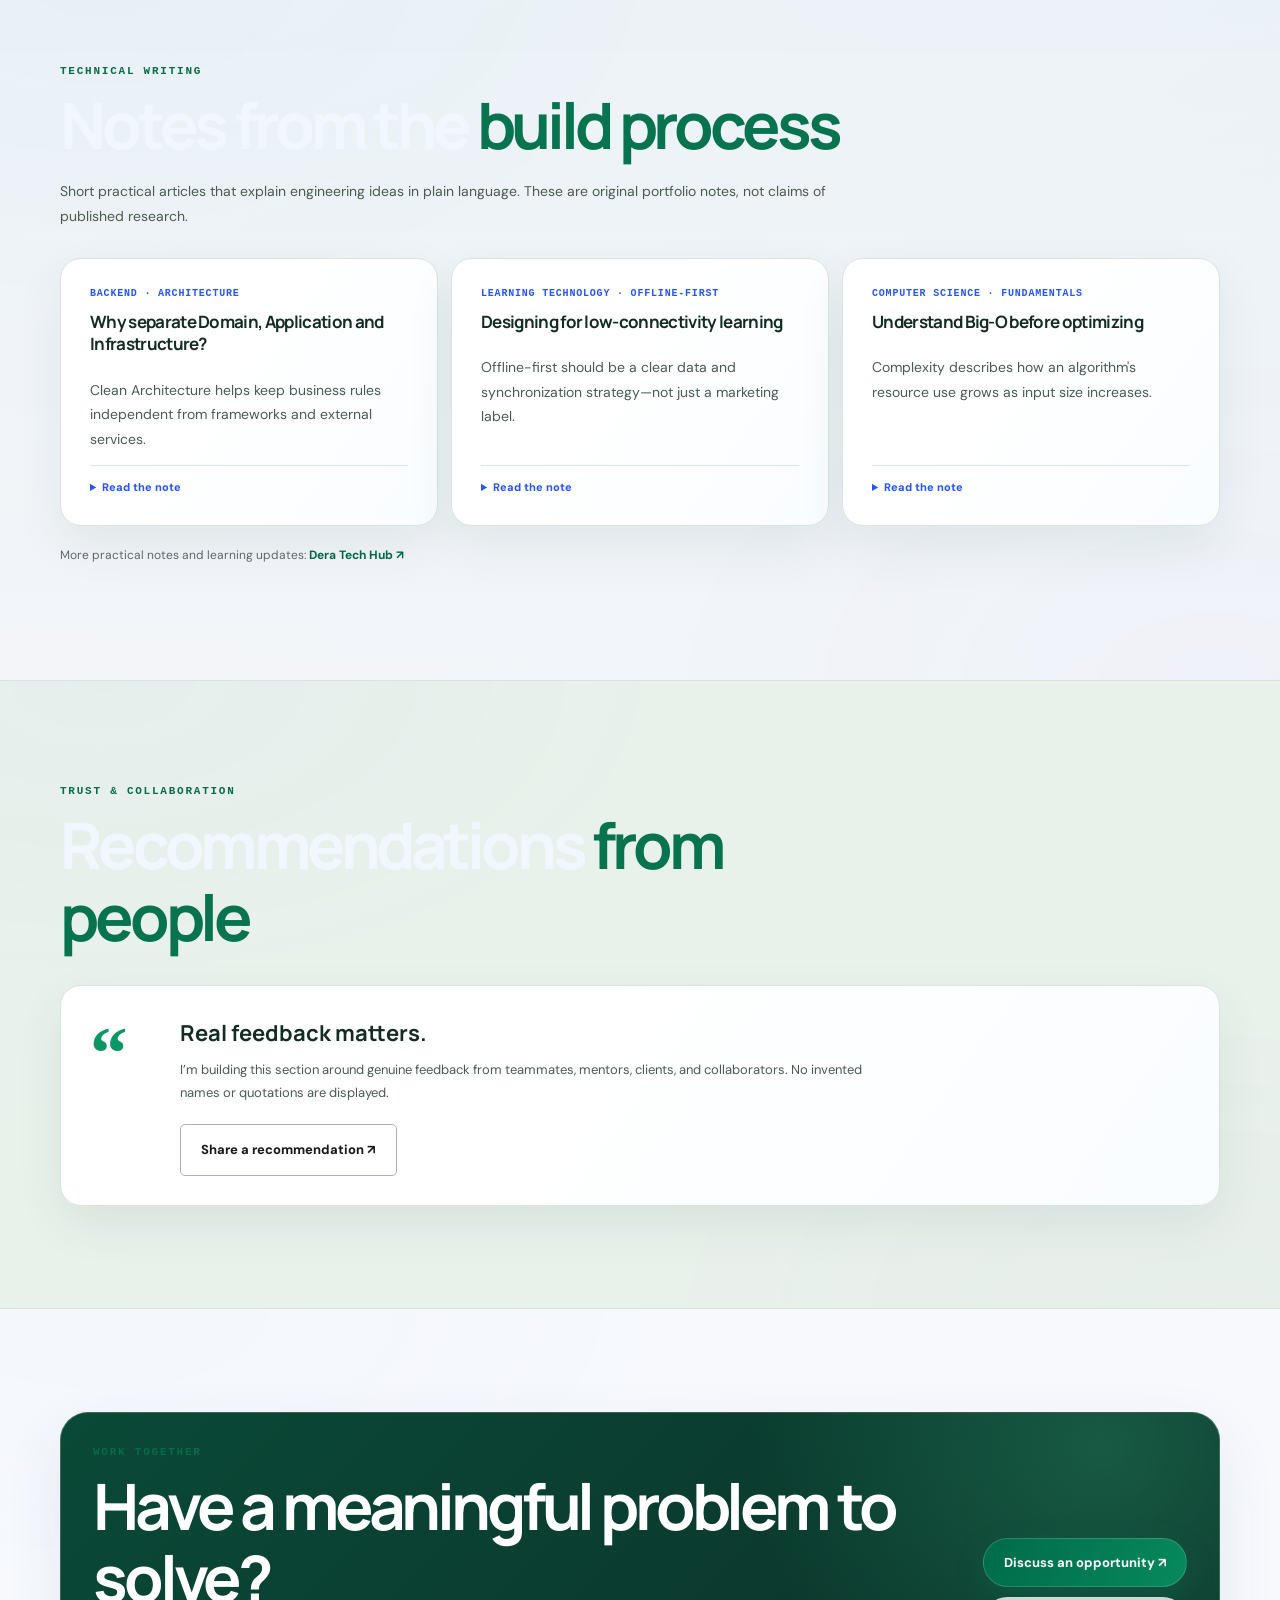
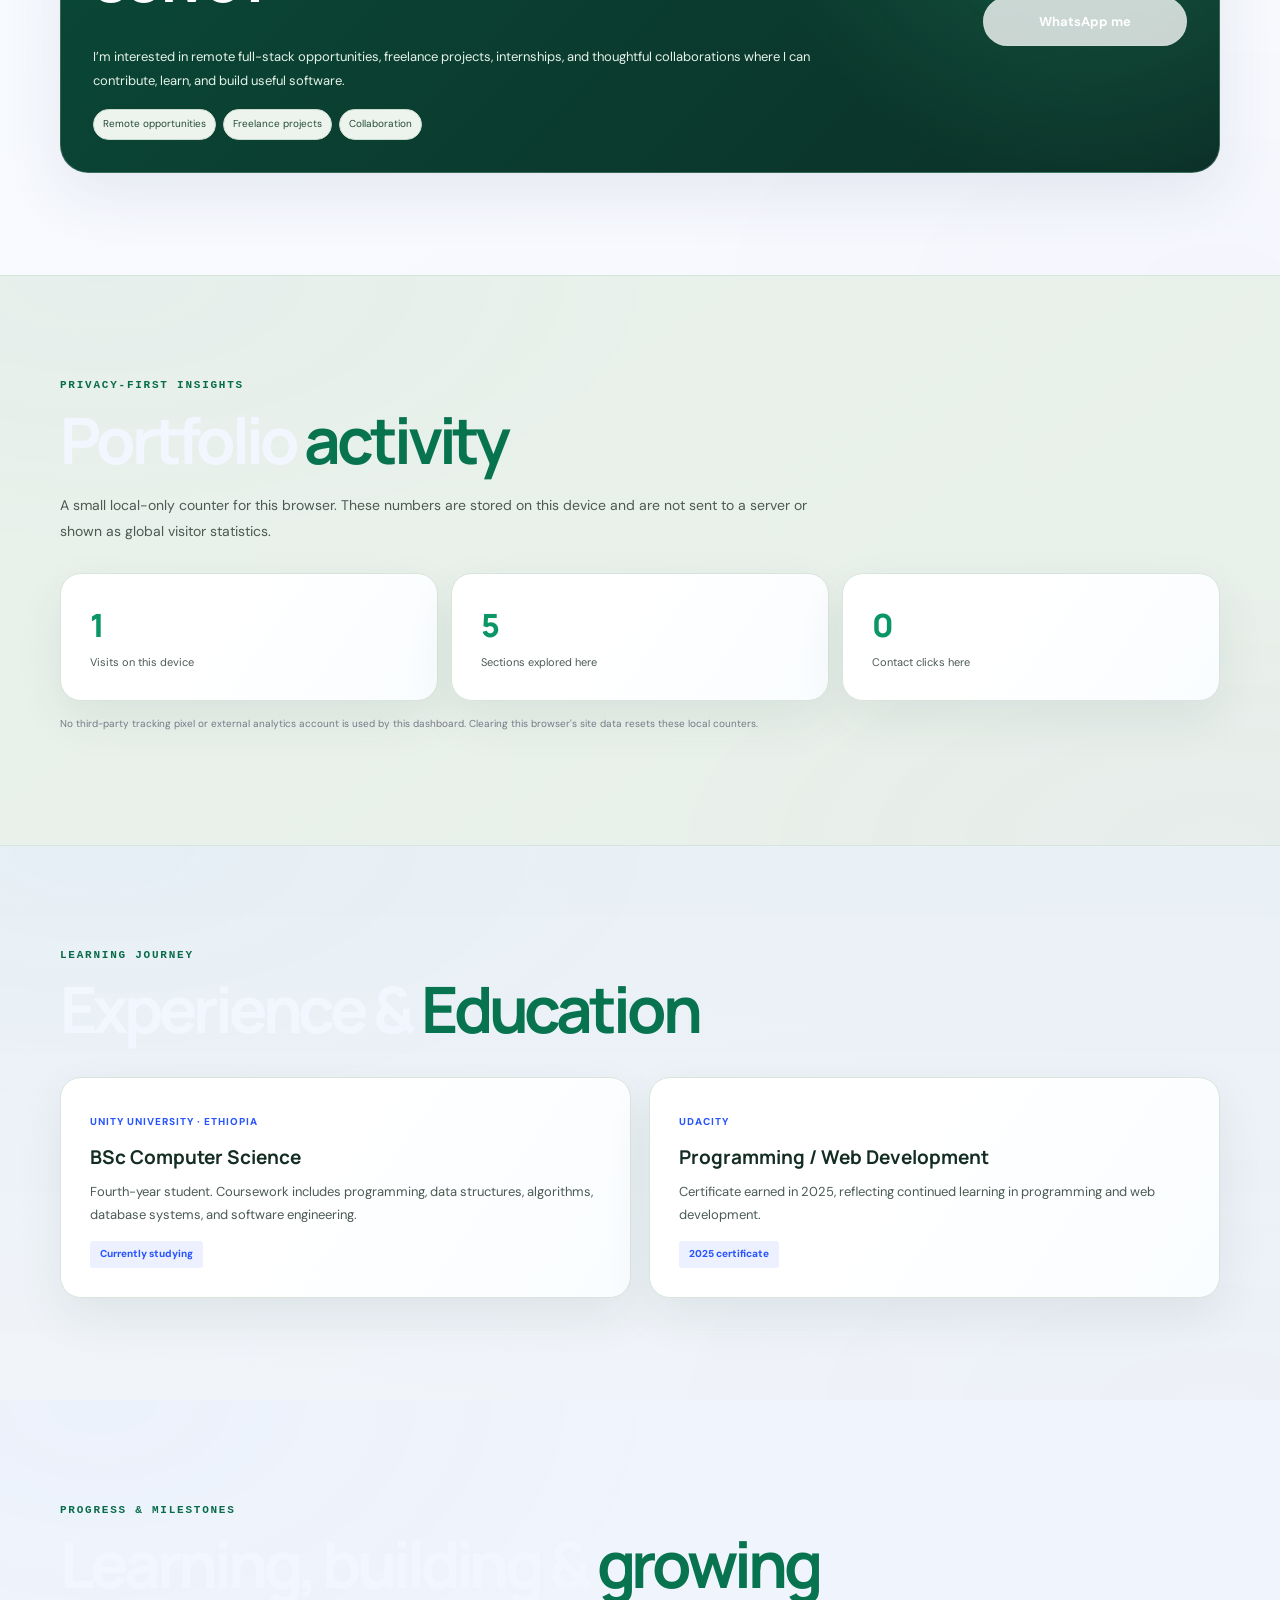
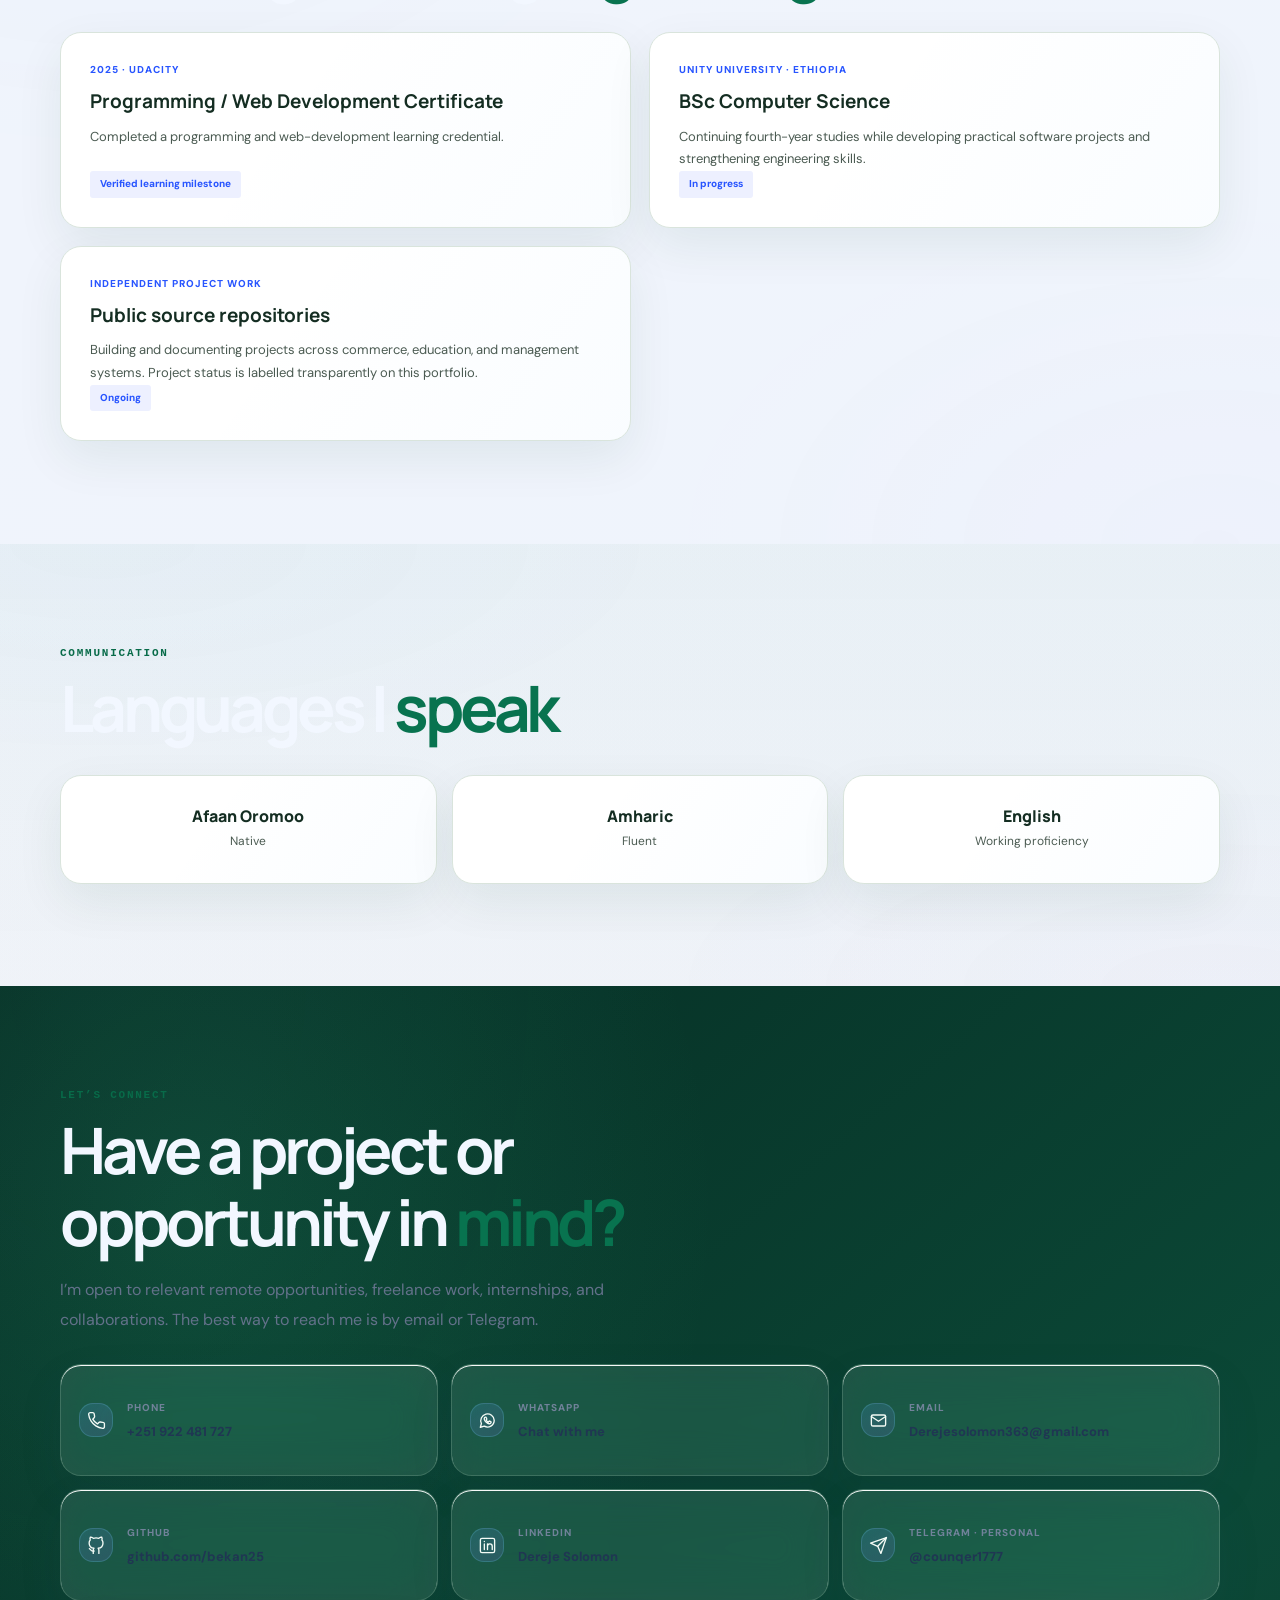
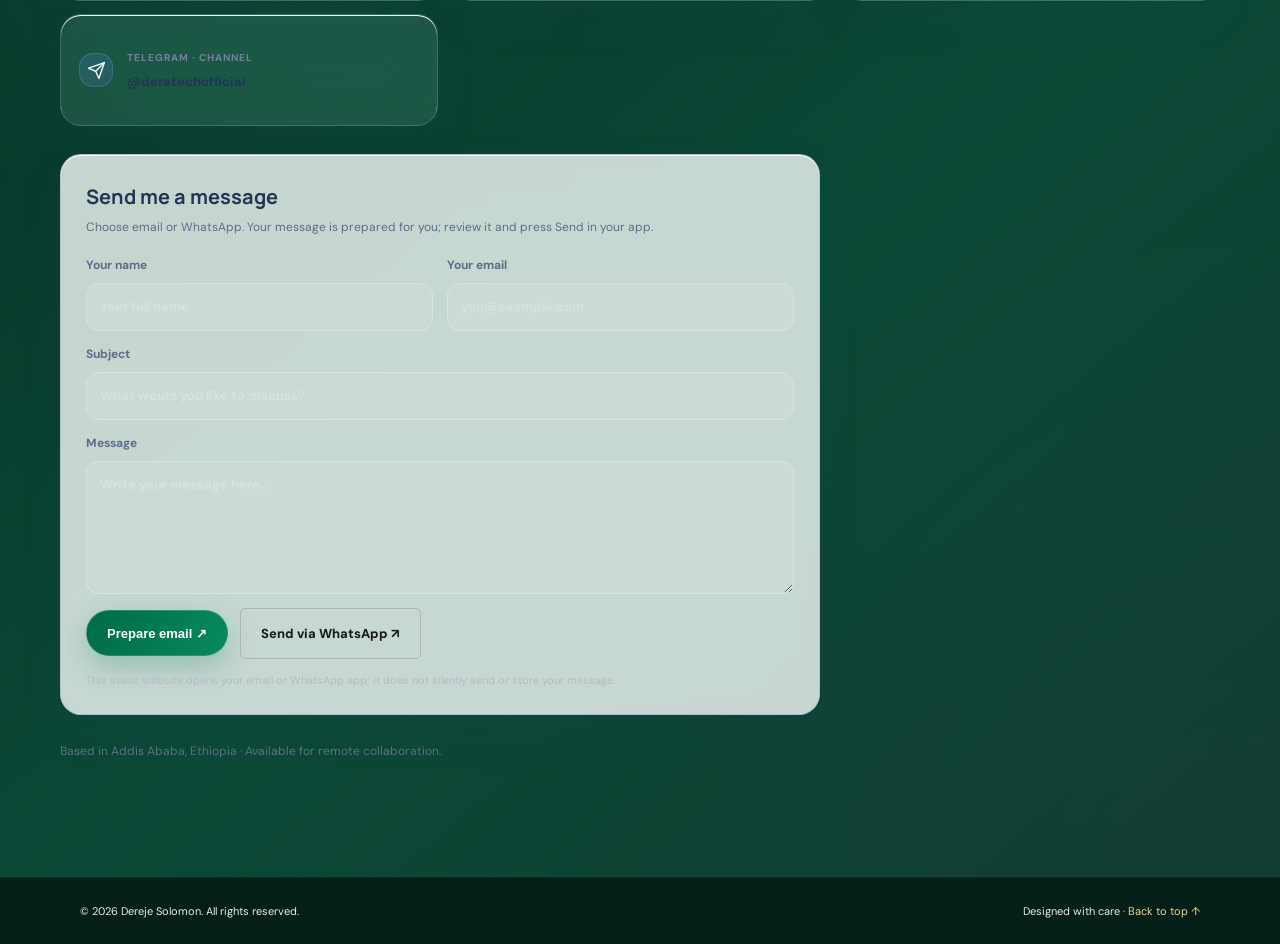
==== commit e40f4a08: "Redesign portfolio navigation and editorial hero" ====
--- a/index.html
+++ b/index.html
@@ -38,13 +38,13 @@
 </head>
 <body>
 <a class="skip-link" href="#main-content">Skip to main content</a>
-<nav><div class="wrap nav-inner"><a class="brand" href="#top">D<span>.</span>SOLOMON</a><button class="menu" id="menu" aria-label="Open navigation" aria-expanded="false" aria-controls="navLinks">☰</button><ul class="nav-links" id="navLinks"><li><a href="#about" data-i18n="navAbout">About</a></li><li><a href="#skills" data-i18n="navSkills">Skills</a></li><li><a href="#projects" data-i18n="navProjects">Projects</a></li><li><a href="#case-studies" data-i18n="navCases">Case Studies</a></li><li><a href="#github-activity" data-i18n="navGithub">GitHub</a></li><li><a href="#writing" data-i18n="navWriting">Writing</a></li><li><a href="#education" data-i18n="navEducation">Education</a></li><li><a href="#architecture" data-i18n="navArchitecture">Architecture</a></li><li><a href="#insights" data-i18n="navInsights">Insights</a></li><li><a href="#testimonials" data-i18n="navTestimonials">Testimonials</a></li><li><a href="assets/Dereje_Solomon_CV.pdf" download>Download CV</a></li><li><button class="nav-tool" id="langToggle" type="button" aria-label="Switch language">አ / EN</button></li><li><button class="nav-tool" id="themeToggle" type="button" aria-label="Switch color theme">◐ Theme</button></li><li><button class="nav-tool" id="installApp" type="button" hidden>Install app</button></li><li><a class="hire" href="#contact">Hire me</a></li></ul></div></nav>
+<nav class="site-nav" aria-label="Main navigation"><div class="wrap nav-inner"><a class="brand" href="#top" aria-label="D. Solomon home">D<span>.</span>SOLOMON</a><button class="menu" id="menu" type="button" aria-label="Open navigation" aria-expanded="false" aria-controls="navLinks"><span></span><span></span><span></span></button><ul class="nav-links" id="navLinks"><li><a href="#top">Home</a></li><li><a href="#about" data-i18n="navAbout">About</a></li><li><a href="#skills" data-i18n="navSkills">Skills</a></li><li><a href="#projects" data-i18n="navProjects">Projects</a></li><li><a href="#education">Experience</a></li><li><a href="#contact">Contact</a></li><li><a class="cv-link" href="assets/Dereje_Solomon_CV.pdf" download>Download CV <span aria-hidden="true">↓</span></a></li><li class="nav-utilities"><button class="nav-tool" id="langToggle" type="button" aria-label="Switch language">አ / EN</button><button class="nav-tool" id="themeToggle" type="button" aria-label="Switch color theme">◐ Theme</button><button class="nav-tool" id="installApp" type="button" hidden>Install app</button></li></ul></div></nav>
 <main id="main-content" tabindex="-1">
 <div class="wrap hero" id="top">
-<div><div class="eyebrow"><span class="dot"></span> Open to remote opportunities</div><h1>Dereje <span>Solomon</span></h1><div class="roles"><span class="role">Full-Stack Developer</span><span class="role">Writer</span><span class="role">Computer Science Student</span></div><p class="lead" data-i18n="heroLead">I’m a fourth-year Computer Science student at Unity University, passionate about building useful software, web applications, and AI-supported learning experiences. I enjoy turning real problems into clear, practical digital solutions.</p><div class="actions"><a class="btn primary" href="#projects">Explore my work ↗</a><a class="btn secondary" href="assets/Dereje_Solomon_CV.pdf" download>Download CV ↓</a><a class="btn secondary" href="mailto:derejesolomon363@gmail.com">Get in touch</a></div></div>
+<div><div class="eyebrow"><span class="dot"></span> Open to remote opportunities</div><h1>Dereje <span>Solomon</span></h1><p class="hero-position">Software Engineer <span aria-hidden="true">·</span> Full-Stack Developer <span aria-hidden="true">·</span> Technology Enthusiast</p><div class="roles"><span class="role">Full-Stack Development</span><span class="role">Software Engineering</span><span class="role">AI-supported Learning</span></div><p class="lead" data-i18n="heroLead">I’m a fourth-year Computer Science student at Unity University, passionate about building useful software, web applications, and AI-supported learning experiences. I enjoy turning real problems into clear, practical digital solutions.</p><div class="actions"><a class="btn primary" href="#projects">Explore my work ↗</a><a class="btn secondary" href="assets/Dereje_Solomon_CV.pdf" download>Download CV ↓</a><a class="btn secondary" href="mailto:derejesolomon363@gmail.com">Get in touch</a></div></div>
 <aside class="profile-card"><div class="avatar"><img class="profile-photo" loading="eager" src="assets/profile.jpg" alt="Portrait of Dereje Solomon" width="600" height="700" fetchpriority="high" decoding="async"></div><h2>Dereje Solomon</h2><p class="sub">Full-Stack Developer | Writer</p><div class="mini-line"></div><div class="facts"><div class="fact"><strong>04</strong><span>University year</span></div><div class="fact"><strong>03</strong><span>Languages</span></div><div class="fact"><strong>09+</strong><span>Projects & concepts</span></div><div class="fact"><strong>2025</strong><span>Udacity certificate</span></div></div></aside>
 </div>
-<section class="about" id="about"><div class="wrap"><div class="section-kicker">About me</div><h2 class="section-title">Curious mind. Practical work.<br><span>Purposeful technology.</span></h2><div class="about-grid"><div class="about-copy"><p>I’m a fourth-year Computer Science student at Unity University in Addis Ababa, Ethiopia. My interests include full-stack development, software engineering, artificial intelligence, databases, and technology that solves everyday problems.</p><p>I enjoy learning by building. My project work includes community-platform concepts, digital learning tools, and web-based management and commerce applications. I’m also a writer who values clear communication and sharing useful knowledge.</p><p>I’m continuously improving my engineering skills and looking for opportunities to contribute to collaborative teams, internships, freelance projects, and remote software roles.</p></div><div class="focus"><h3>What I focus on</h3><p>Building reliable and useful digital products through continuous learning.</p><ul><li>Full-stack web application development</li><li>REST APIs, databases, and backend systems</li><li>AI-supported and multilingual learning tools</li><li>Problem-solving and maintainable code</li><li>Technical writing and communication</li></ul></div></div></div></section>
+<section class="about" id="about"><div class="wrap"><div class="section-kicker">About me</div><h2 class="section-title">Curious Mind. Practical Work.<br><span>Purposeful Technology.</span></h2><div class="about-grid"><div class="about-copy"><p>I’m a fourth-year Computer Science student at Unity University in Addis Ababa, Ethiopia. My interests include full-stack development, software engineering, artificial intelligence, databases, and technology that solves everyday problems.</p><p>I enjoy learning by building. My project work includes community-platform concepts, digital learning tools, and web-based management and commerce applications. I’m also a writer who values clear communication and sharing useful knowledge.</p><p>I’m continuously improving my engineering skills and looking for opportunities to contribute to collaborative teams, internships, freelance projects, and remote software roles.</p></div><div class="focus"><h3>What I focus on</h3><p>Building reliable and useful digital products through continuous learning.</p><ul><li>Full-stack web application development</li><li>REST APIs, databases, and backend systems</li><li>AI-supported and multilingual learning tools</li><li>Problem-solving and maintainable code</li><li>Technical writing and communication</li></ul></div></div></div></section>
 <section class="skills" id="skills"><div class="wrap"><div class="section-kicker">Technical toolkit</div><h2 class="section-title">Skills & <span>technologies</span></h2><div class="skill-grid">
 <article class="skill"><div class="symbol">FE</div><h3>Frontend Development</h3><div class="chips"><span class="chip">React</span><span class="chip">TypeScript</span><span class="chip">JavaScript</span><span class="chip">HTML5</span><span class="chip">CSS3</span><span class="chip">Tailwind CSS</span></div></article>
 <article class="skill"><div class="symbol">BE</div><h3>Backend Development</h3><div class="chips"><span class="chip">Node.js</span><span class="chip">Express.js</span><span class="chip">C#</span><span class="chip">ASP.NET Core</span><span class="chip">REST APIs</span></div></article>
@@ -72,7 +72,7 @@
   </div>
   <p class="project-results" id="project-results" role="status" aria-live="polite">Showing all 9 projects</p>
 </div>
-<div class="project-grid">
+<div class="project-grid" aria-live="polite">
 <article class="project" data-project-category="fullstack"><div class="project-head"><span class="project-num">01</span><div class="project-icon">🌐</div><h3>NEXORAS</h3><p>The Global Action Network</p></div><div class="project-body"><span class="status build">In development</span><p>A community-oriented digital platform concept built around connecting people to create, learn, act, and earn through shared opportunities and collaboration.</p><div class="stack"><span>React</span><span>TypeScript</span><span>ASP.NET Core</span><span>PostgreSQL</span><span>Redis</span><span>SignalR</span></div><a class="project-link" href="projects/nexoras.html">Read case study ↗</a><a class="project-link" href="mailto:derejesolomon363@gmail.com?subject=NEXORAS%20project%20walkthrough">Request project walkthrough ↗</a></div></article>
 <article class="project" data-project-category="ai"><div class="project-head"><span class="project-num">02</span><div class="project-icon">📚</div><h3>BARNOOTAAI360</h3><p>AI-supported learning ecosystem</p></div><div class="project-body"><span class="status build">In development</span><p>A multilingual, offline-first learning ecosystem concept for Ethiopian Grades 9–12, designed to support students with digital learning resources and AI-assisted study.</p><div class="stack"><span>Node.js</span><span>PostgreSQL</span><span>Android</span><span>AI</span><span>Offline-first</span></div><a class="project-link" href="projects/barnootaai360.html">Read case study ↗</a><a class="project-link" href="mailto:derejesolomon363@gmail.com?subject=BARNOOTAAI360%20project%20walkthrough">Request project walkthrough ↗</a></div></article>
 <article class="project" data-project-category="commerce"><div class="project-head"><span class="project-num">03</span><div class="project-icon">🛍️</div><h3>MERKATO</h3><p>E-commerce application</p></div><div class="project-body"><span class="status build">Building</span><p>An e-commerce project in progress, focused on developing a practical online shopping experience. The repository contains the evolving implementation.</p><div class="stack"><span>Web development</span><span>E-commerce</span></div><a class="project-link" href="projects/merkato.html">Read case study ↗</a><a class="project-link" href="https://github.com/bekan25/merkato" target="_blank" rel="noopener noreferrer">View repository ↗</a></div></article>
@@ -145,7 +145,7 @@
 <section class="hire-section" id="work-together"><div class="wrap hire-panel"><div><div class="section-kicker">Work together</div><h2 class="section-title">Have a meaningful problem to <span>solve?</span></h2><p>I’m interested in remote full-stack opportunities, freelance projects, internships, and thoughtful collaborations where I can contribute, learn, and build useful software.</p><div class="hire-tags"><span>Remote opportunities</span><span>Freelance projects</span><span>Collaboration</span></div></div><div class="hire-actions"><a class="btn primary" href="mailto:derejesolomon363@gmail.com?subject=Work%20opportunity">Discuss an opportunity ↗</a><a class="btn secondary" href="https://wa.me/251922481727" target="_blank" rel="noopener">WhatsApp me</a></div></div></section>
 <section class="analytics" id="portfolio-analytics"><div class="wrap"><div class="section-kicker">Privacy-first insights</div><h2 class="section-title">Portfolio <span>activity</span></h2><p class="module-intro">A small local-only counter for this browser. These numbers are stored on this device and are not sent to a server or shown as global visitor statistics.</p>
 <div class="analytics-grid"><article class="analytics-card"><strong id="local-views">0</strong><span>Visits on this device</span></article><article class="analytics-card"><strong id="local-sections">0</strong><span>Sections explored here</span></article><article class="analytics-card"><strong id="local-contacts">0</strong><span>Contact clicks here</span></article></div><p class="analytics-note">No third-party tracking pixel or external analytics account is used by this dashboard. Clearing this browser's site data resets these local counters.</p></div></section>
-<section class="education" id="education"><div class="wrap"><div class="section-kicker">Learning journey</div><h2 class="section-title">Education & <span>credentials</span></h2><div class="edu-grid"><article class="edu"><small>Unity University · Ethiopia</small><h3>BSc Computer Science</h3><p>Fourth-year student. Coursework includes programming, data structures, algorithms, database systems, and software engineering.</p><span class="label">Currently studying</span></article><article class="edu"><small>Udacity</small><h3>Programming / Web Development</h3><p>Certificate earned in 2025, reflecting continued learning in programming and web development.</p><span class="label">2025 certificate</span></article></div></div></section>
+<section class="education" id="education"><div class="wrap"><div class="section-kicker">Learning journey</div><h2 class="section-title">Experience & <span>Education</span></h2><div class="edu-grid"><article class="edu"><small>Unity University · Ethiopia</small><h3>BSc Computer Science</h3><p>Fourth-year student. Coursework includes programming, data structures, algorithms, database systems, and software engineering.</p><span class="label">Currently studying</span></article><article class="edu"><small>Udacity</small><h3>Programming / Web Development</h3><p>Certificate earned in 2025, reflecting continued learning in programming and web development.</p><span class="label">2025 certificate</span></article></div></div></section>
 <section class="achievements"><div class="wrap"><div class="section-kicker">Progress & milestones</div><h2 class="section-title">Learning, building & <span>growing</span></h2><div class="edu-grid"><article class="edu"><small>2025 · Udacity</small><h3>Programming / Web Development Certificate</h3><p>Completed a programming and web-development learning credential.</p><span class="label">Verified learning milestone</span></article><article class="edu"><small>Unity University · Ethiopia</small><h3>BSc Computer Science</h3><p>Continuing fourth-year studies while developing practical software projects and strengthening engineering skills.</p><span class="label">In progress</span></article><article class="edu"><small>Independent project work</small><h3>Public source repositories</h3><p>Building and documenting projects across commerce, education, and management systems. Project status is labelled transparently on this portfolio.</p><span class="label">Ongoing</span></article></div></div></section>
 <section class="languages"><div class="wrap"><div class="section-kicker">Communication</div><h2 class="section-title">Languages I <span>speak</span></h2><div class="language-grid"><div class="language"><strong>Afaan Oromoo</strong><span>Native</span></div><div class="language"><strong>Amharic</strong><span>Fluent</span></div><div class="language"><strong>English</strong><span>Working proficiency</span></div></div></div></section>
 <section class="contact" id="contact"><div class="wrap"><div class="section-kicker">Let’s connect</div><h2 class="section-title">Have a project or<br>opportunity in <span>mind?</span></h2><p class="contact-intro">I’m open to relevant remote opportunities, freelance work, internships, and collaborations. The best way to reach me is by email or Telegram.</p><div class="contact-grid">
--- a/assets/css/premium.css
+++ b/assets/css/premium.css
@@ -1771,3 +1771,225 @@
 .achievements .edu{height:100%;display:flex;flex-direction:column}
 .achievements .edu .label{margin-top:auto;align-self:flex-start}
 @media(max-width:760px){.achievements .edu-grid{grid-template-columns:1fr}}
+
+
+/* FUTURISTIC EMERALD + CHAMPAGNE GOLD PALETTE
+   Final visual layer: preserves layout, content, and existing interactions. */
+:root{
+  --premium-ink:#102b25;
+  --premium-muted:#65776f;
+  --premium-paper:#f6f8f2;
+  --premium-surface:#ffffff;
+  --premium-line:rgba(15,75,57,.14);
+  --premium-blue:#087a57;
+  --premium-cyan:#48d6a0;
+  --premium-violet:#c99a42;
+  --premium-shadow:0 18px 55px rgba(13,56,42,.10);
+  --glass-bg:rgba(10,54,42,.70);
+  --glass-bg-strong:rgba(7,42,33,.92);
+  --glass-border:rgba(177,226,199,.22);
+  --glass-highlight:rgba(255,255,255,.09);
+  --glass-shadow:0 24px 70px rgba(6,39,29,.18);
+  --premium-focus:#c99a42;
+}
+body{
+  background:
+    radial-gradient(ellipse at 10% 8%,rgba(44,170,119,.10),transparent 34%),
+    radial-gradient(ellipse at 90% 36%,rgba(207,164,78,.09),transparent 32%),
+    #f6f8f2!important;
+  color:#102b25!important;
+}
+nav{
+  background:rgba(7,42,33,.92)!important;
+  border-bottom:1px solid rgba(191,226,204,.18)!important;
+  box-shadow:0 12px 38px rgba(5,38,29,.18)!important;
+}
+nav .brand span{color:#d8b45f!important}
+nav .nav-links a:hover,nav .nav-links a.active{color:#70e0ae!important}
+nav .nav-links .hire,.btn.primary{
+  background:linear-gradient(115deg,#087a57,#18a875)!important;
+  box-shadow:0 10px 28px rgba(8,122,87,.27)!important;
+}
+nav .nav-tool{border-color:rgba(214,237,220,.22)!important}
+.hero{
+  background:
+    radial-gradient(circle at 76% 20%,rgba(52,211,153,.24),transparent 30%),
+    radial-gradient(circle at 18% 88%,rgba(207,164,78,.18),transparent 34%),
+    linear-gradient(132deg,#062b22 0%,#0b4937 54%,#123c31 100%)!important;
+}
+.hero:before{
+  background-image:linear-gradient(rgba(196,230,204,.10) 1px,transparent 1px),linear-gradient(90deg,rgba(196,230,204,.10) 1px,transparent 1px);
+}
+.hero:after{border-color:rgba(117,224,170,.18);box-shadow:0 0 0 46px rgba(117,224,170,.035),0 0 0 92px rgba(117,224,170,.022)}
+.hero .eyebrow{border-color:rgba(116,224,173,.34)!important;background:rgba(29,160,105,.15)!important;color:#b9f4d3!important}
+.hero .dot{background:#55d99a!important;box-shadow:0 0 0 5px rgba(85,217,154,.16)!important}
+.hero h1 span{background:linear-gradient(100deg,#72e6ae 4%,#c8e88c 54%,#e6c477 100%)!important;-webkit-background-clip:text!important;background-clip:text!important}
+.hero .role{border-color:rgba(199,231,208,.22)!important;background:rgba(255,255,255,.08)!important}
+.hero .btn.secondary,.hire-actions .btn.secondary{border-color:rgba(208,235,215,.32)!important}
+.profile-card{
+  background:linear-gradient(145deg,rgba(240,255,245,.17),rgba(222,246,231,.055))!important;
+  border-color:rgba(200,237,211,.25)!important;
+  box-shadow:0 30px 90px rgba(0,0,0,.25),inset 0 1px 0 rgba(255,255,255,.14)!important;
+}
+.profile-card .avatar{background:linear-gradient(135deg,#126347,#b28b43)!important}
+.profile-card .mini-line{background:linear-gradient(90deg,#4cdda0,#e0bd69)!important}
+section{background:transparent!important}
+section:nth-of-type(even):not(.contact):not(.hire-section){
+  background:linear-gradient(180deg,rgba(20,117,78,.035),rgba(201,154,66,.018))!important;
+}
+.about,.projects,.languages{background:rgba(255,255,255,.78)!important}
+.skills,.education,.case-studies,.testimonials,.analytics,.architecture{
+  background:rgba(229,239,229,.72)!important;
+  border-color:rgba(15,75,57,.08)!important;
+}
+.section-kicker{color:#087a57!important}
+.section-title{color:#12392d!important}
+.section-title span{background:linear-gradient(100deg,#07845c,#42b77e 58%,#c99a42)!important;-webkit-background-clip:text!important;background-clip:text!important}
+.about-copy p,.module-intro,.case-intro,.insight-card>p{color:#5e7167!important}
+.focus{
+  background:linear-gradient(145deg,#0a4937,#12654a)!important;
+  border-color:rgba(197,231,205,.18)!important;
+}
+.focus li:before{color:#e0bd69!important}
+.focus h3,.focus p,.focus li{color:#effaf2!important}
+.skill,.project,.edu,.language,.architecture-card,.insight-card,.testimonial-panel,.analytics-card,.case-card,.skills-proof>div{
+  background:linear-gradient(145deg,rgba(255,255,255,.96),rgba(245,250,244,.94))!important;
+  border-color:rgba(15,91,65,.14)!important;
+  box-shadow:0 18px 48px rgba(15,65,46,.075),inset 0 1px 0 rgba(255,255,255,.9)!important;
+  color:#173b2d!important;
+}
+.skill:hover,.project:hover,.edu:hover,.language:hover,.architecture-card:hover,.insight-card:hover,.analytics-card:hover,.case-card:hover{
+  border-color:rgba(14,151,97,.38)!important;
+  box-shadow:0 26px 65px rgba(13,79,54,.14),0 0 0 1px rgba(14,151,97,.07)!important;
+}
+.skill h3,.project h3,.edu h3,.language strong,.architecture-head h3,.insight-card h3,.case-card h3,.testimonial-panel h3{color:#12392d!important}
+.skill p,.project-body>p,.edu p,.language span,.architecture-head p,.insight-card>p,.case-subtitle,.case-block p,.case-note,.testimonial-panel p,.analytics-card span{color:#62756a!important}
+.skill .symbol{background:linear-gradient(135deg,#07523c,#16845d)!important;color:#baf2d0!important}
+.chip,.stack span,.case-tags span,.hire-tags span{
+  background:#edf6ee!important;border:1px solid #d4e8d8!important;color:#315b47!important;
+}
+.project-link,.case-link,.insight-more a{color:#087a57!important}
+.status.build,.case-state{background:#e7f5eb!important;color:#087a57!important;border:1px solid #cce8d4!important}
+.arch-node,.arch-node.accent,.arch-node.storage{background:#edf7ef!important;border:1px solid #d1e8d7!important}
+.arch-node b{color:#174832!important}.arch-node span{color:#60776a!important}
+.case-block,.arch-foot,.insight-card details{border-color:rgba(15,91,65,.14)!important}
+.case-note{border-left-color:#c99a42!important}
+.analytics-card strong,.testimonial-mark{color:#0b9665!important}
+.hire-panel{
+  border-color:rgba(209,236,216,.22)!important;
+  background:
+    radial-gradient(circle at 90% 10%,rgba(68,213,151,.22),transparent 32%),
+    linear-gradient(135deg,#0a4937,#0b3027)!important;
+}
+.hire-panel .section-title{color:#fff!important}
+.hire-panel p{color:#d0e8d8!important}
+.contact{
+  background:
+    radial-gradient(ellipse at 15% 15%,rgba(49,186,125,.17),transparent 34%),
+    linear-gradient(140deg,#062b22,#0b4937 60%,#123c31)!important;
+}
+.contact-item{border-color:rgba(209,236,216,.18)!important;background:rgba(255,255,255,.065)!important}
+.contact-icon{color:#77e4b1!important}
+.contact-form input:focus,.contact-form textarea:focus{border-color:#70dfa9!important;box-shadow:0 0 0 3px rgba(112,223,169,.14)!important}
+footer{background:#041e18!important}
+footer a{color:#d9bd70!important}
+a:focus-visible,button:focus-visible,input:focus-visible,textarea:focus-visible{outline-color:#c99a42!important}
+@media(max-width:1100px){nav .nav-links{background:#07372b!important;border-color:rgba(209,236,216,.18)!important}}
+/* Dark mode remains available; same emerald/gold identity in a deeper palette. */
+html[data-theme="dark"] body{background:#041e18!important;color:#edf8ef!important}
+html[data-theme="dark"] .about,html[data-theme="dark"] .projects,html[data-theme="dark"] .languages,
+html[data-theme="dark"] .skills,html[data-theme="dark"] .education,html[data-theme="dark"] .case-studies,
+html[data-theme="dark"] .testimonials,html[data-theme="dark"] .analytics,html[data-theme="dark"] .architecture{
+  background:#082b22!important;border-color:#1c5941!important
+}
+html[data-theme="dark"] .skill,html[data-theme="dark"] .project,html[data-theme="dark"] .edu,html[data-theme="dark"] .language,
+html[data-theme="dark"] .architecture-card,html[data-theme="dark"] .insight-card,html[data-theme="dark"] .testimonial-panel,
+html[data-theme="dark"] .analytics-card,html[data-theme="dark"] .case-card,html[data-theme="dark"] .skills-proof>div{
+  background:#0e3b2d!important;border-color:#28684b!important;color:#edf8ef!important
+}
+html[data-theme="dark"] .section-title,html[data-theme="dark"] .skill h3,html[data-theme="dark"] .project h3,
+html[data-theme="dark"] .edu h3,html[data-theme="dark"] .language strong,html[data-theme="dark"] .architecture-head h3,
+html[data-theme="dark"] .insight-card h3,html[data-theme="dark"] .case-card h3{color:#edf8ef!important}
+html[data-theme="dark"] .about-copy p,html[data-theme="dark"] .module-intro,html[data-theme="dark"] .case-intro,
+html[data-theme="dark"] .insight-card>p,html[data-theme="dark"] .architecture-head p,
+html[data-theme="dark"] .testimonial-panel p,html[data-theme="dark"] .analytics-note{color:#b8d8c3!important}
+html[data-theme="dark"] .chip,html[data-theme="dark"] .stack span{background:#174a38!important;border-color:#326f52!important;color:#d8f0df!important}
+html[data-theme="dark"] .project-link{color:#7be4b1!important}
+html[data-theme="dark"] footer{background:#031710!important}
+
+
+/* ACCESSIBILITY PASS: clear typography contrast over emerald/gold surfaces */
+:root{
+  --premium-ink:#17231e;
+  --premium-muted:#56645d;
+  --premium-paper:#f7f8f5;
+}
+body{color:#17231e!important}
+.section-title,.section-title span{color:#12392d!important}
+.section-title span{
+  background:none!important;
+  -webkit-text-fill-color:#08734f!important;
+}
+.section-kicker{color:#086b49!important}
+.about-copy p,.module-intro,.case-intro,.insight-card>p,
+.skill p,.project-body>p,.edu p,.language span,.architecture-head p,
+.case-subtitle,.case-block p,.case-note,.testimonial-panel p,.analytics-card span{
+  color:#4b5b52!important;
+}
+.skill h3,.project h3,.edu h3,.language strong,.architecture-head h3,
+.insight-card h3,.case-card h3,.testimonial-panel h3{color:#142d22!important}
+.skill,.project,.edu,.language,.architecture-card,.insight-card,
+.testimonial-panel,.analytics-card,.case-card,.skills-proof>div{
+  color:#17231e!important;
+  background:#fff!important;
+  border-color:#d9e4dc!important;
+}
+.chip,.stack span,.case-tags span,.hire-tags span{
+  color:#244b37!important;background:#edf4ee!important;border-color:#cbdccf!important;
+}
+.project-link,.case-link,.insight-more a{color:#006b48!important;font-weight:700!important}
+.status.build,.case-state{color:#075d3d!important;background:#e6f3e9!important}
+.hero h1 span{
+  background:none!important;
+  -webkit-text-fill-color:#a9edc8!important;
+  color:#a9edc8!important;
+}
+.hero .eyebrow{color:#d6f7e3!important}
+.hero .role{color:#f1faf4!important}
+.hero .btn.primary,.btn.primary,nav .nav-links .hire{
+  color:#fff!important;
+  background:linear-gradient(115deg,#006b49,#07895d)!important;
+}
+.hero .btn.secondary,.hire-actions .btn.secondary{color:#fff!important}
+.focus h3,.focus p,.focus li{color:#fff!important}
+.focus li:before{color:#f1cc79!important}
+.hire-panel .section-title,.hire-panel .section-title span{color:#fff!important;-webkit-text-fill-color:#fff!important}
+.hire-panel p{color:#e5f3e9!important}
+.contact,.contact *{color:#f4fbf6}
+.contact a{color:#d5f0df!important}
+.contact-item{background:rgba(255,255,255,.10)!important}
+.contact-form input,.contact-form textarea{
+  color:#fff!important;background:rgba(255,255,255,.10)!important;
+  border-color:rgba(230,247,236,.35)!important;
+}
+.contact-form input::placeholder,.contact-form textarea::placeholder{color:#d2e6d9!important;opacity:1}
+footer,footer p,footer span{color:#e5f1e9!important}
+footer a{color:#f0d58e!important}
+nav .brand,nav .nav-links a{color:#f4fbf6!important}
+nav .nav-links a:hover,nav .nav-links a.active{color:#8de7b9!important}
+html[data-theme="dark"] .section-title span{
+  background:none!important;-webkit-text-fill-color:#83e2ae!important;color:#83e2ae!important;
+}
+html[data-theme="dark"] .about-copy p,html[data-theme="dark"] .module-intro,
+html[data-theme="dark"] .case-intro,html[data-theme="dark"] .insight-card>p,
+html[data-theme="dark"] .architecture-head p,html[data-theme="dark"] .testimonial-panel p,
+html[data-theme="dark"] .analytics-note{color:#c6ddd0!important}
+html[data-theme="dark"] .skill h3,html[data-theme="dark"] .project h3,
+html[data-theme="dark"] .edu h3,html[data-theme="dark"] .language strong,
+html[data-theme="dark"] .architecture-head h3,html[data-theme="dark"] .insight-card h3,
+html[data-theme="dark"] .case-card h3{color:#f1faf4!important}
+html[data-theme="dark"] .skill p,html[data-theme="dark"] .project-body>p,
+html[data-theme="dark"] .edu p,html[data-theme="dark"] .language span,
+html[data-theme="dark"] .case-subtitle,html[data-theme="dark"] .case-block p{
+  color:#c6ddd0!important;
+}
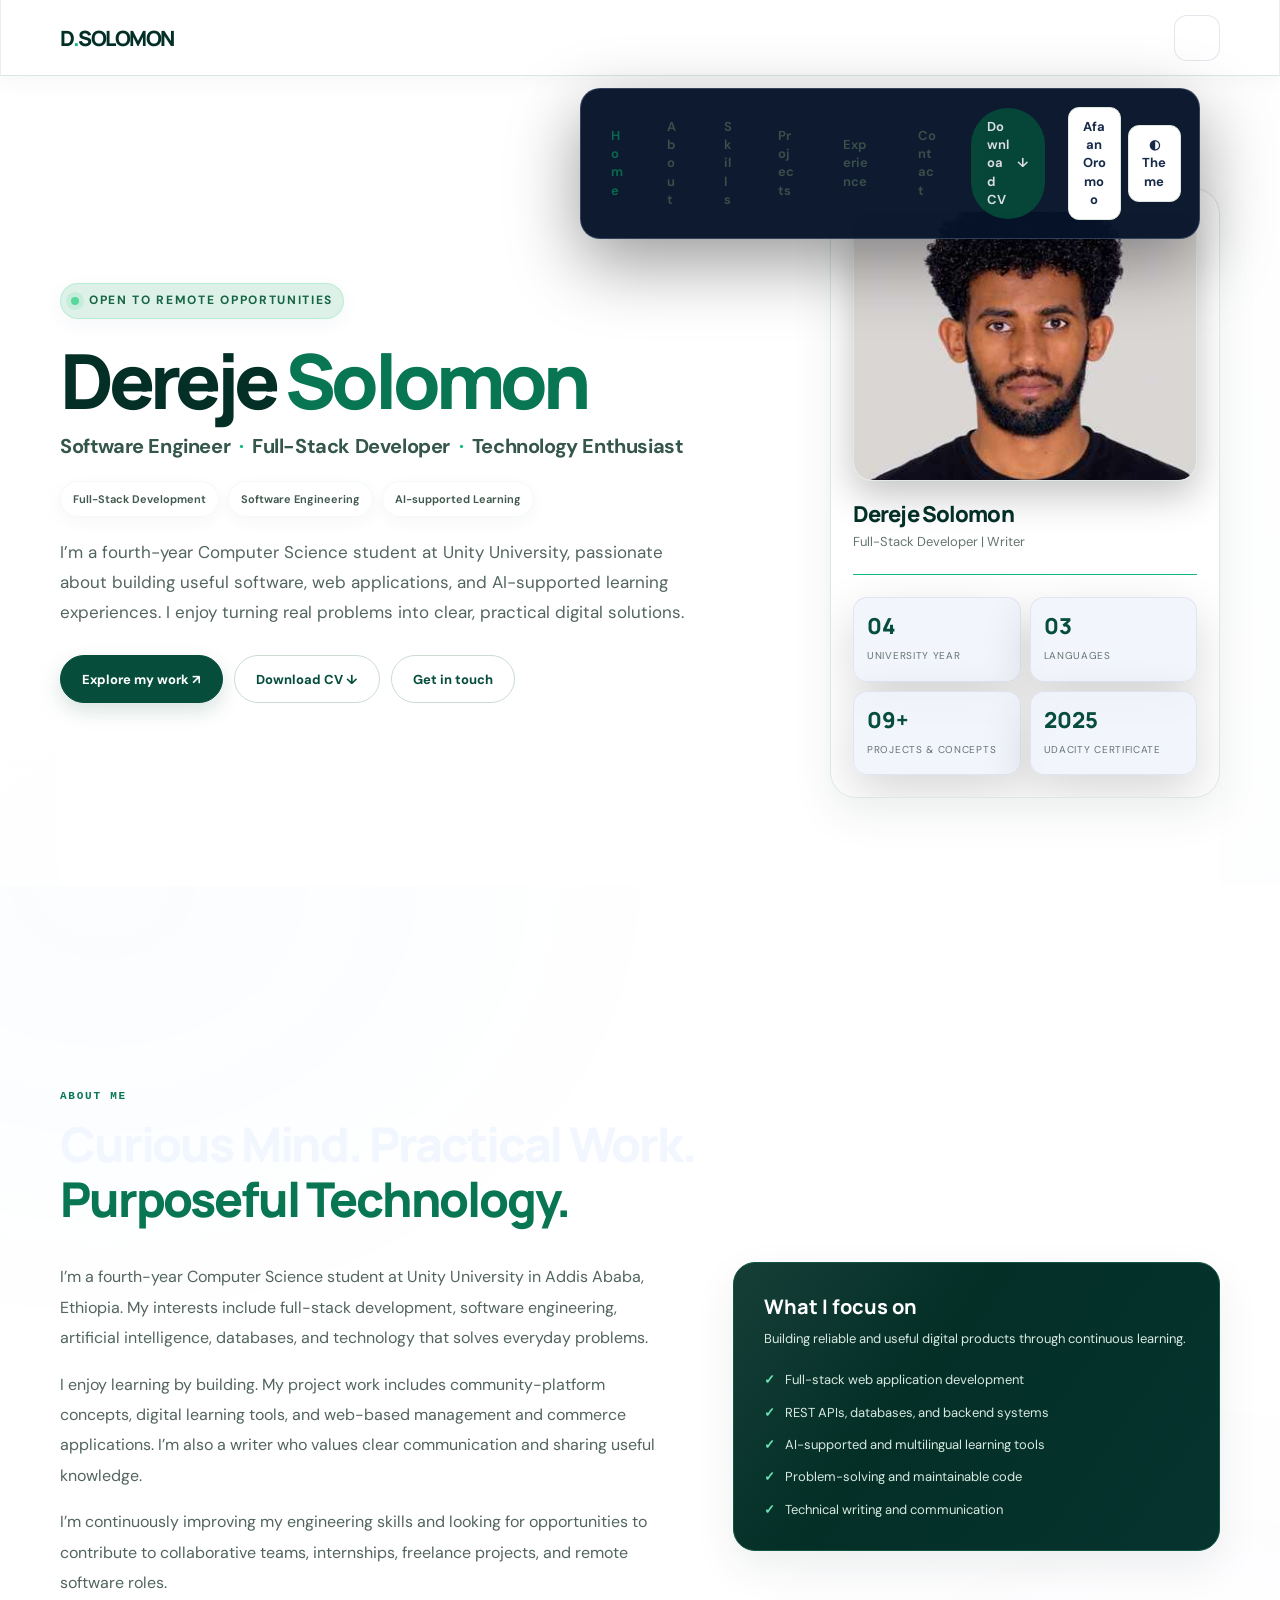
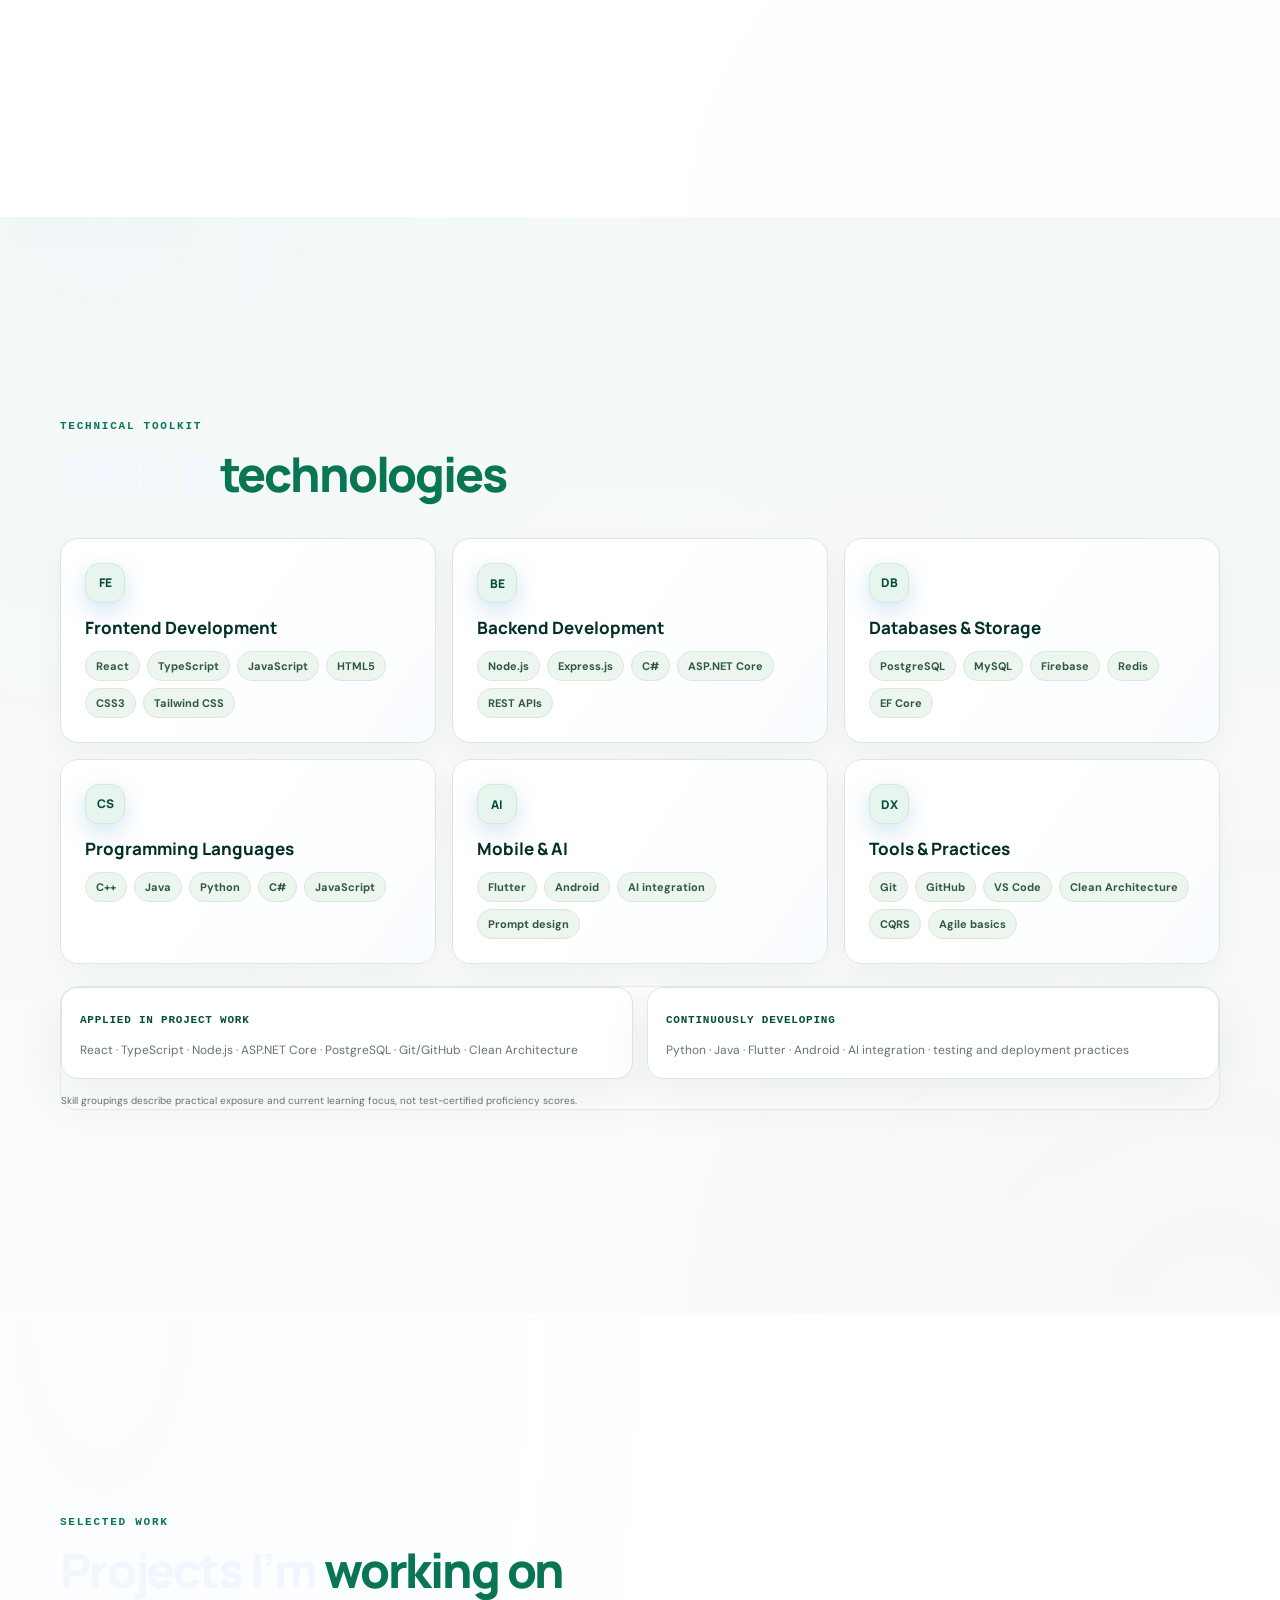
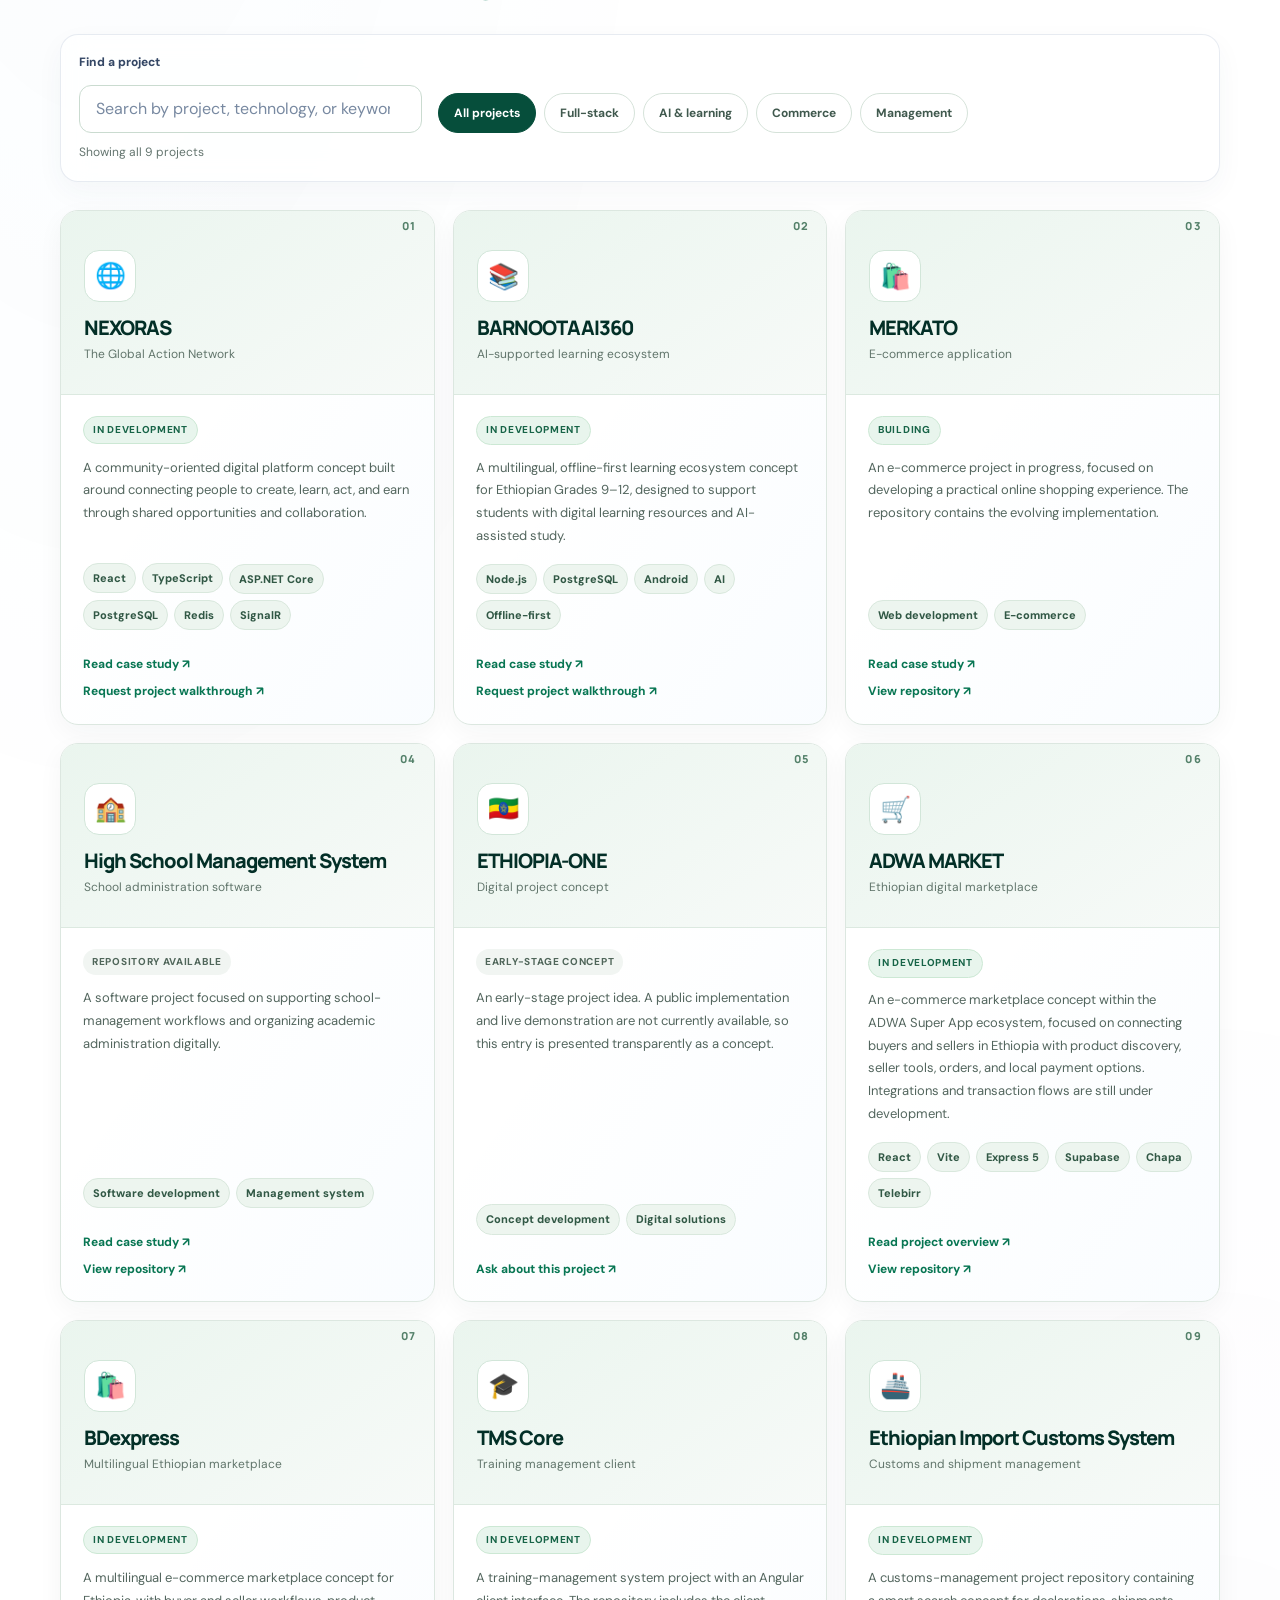
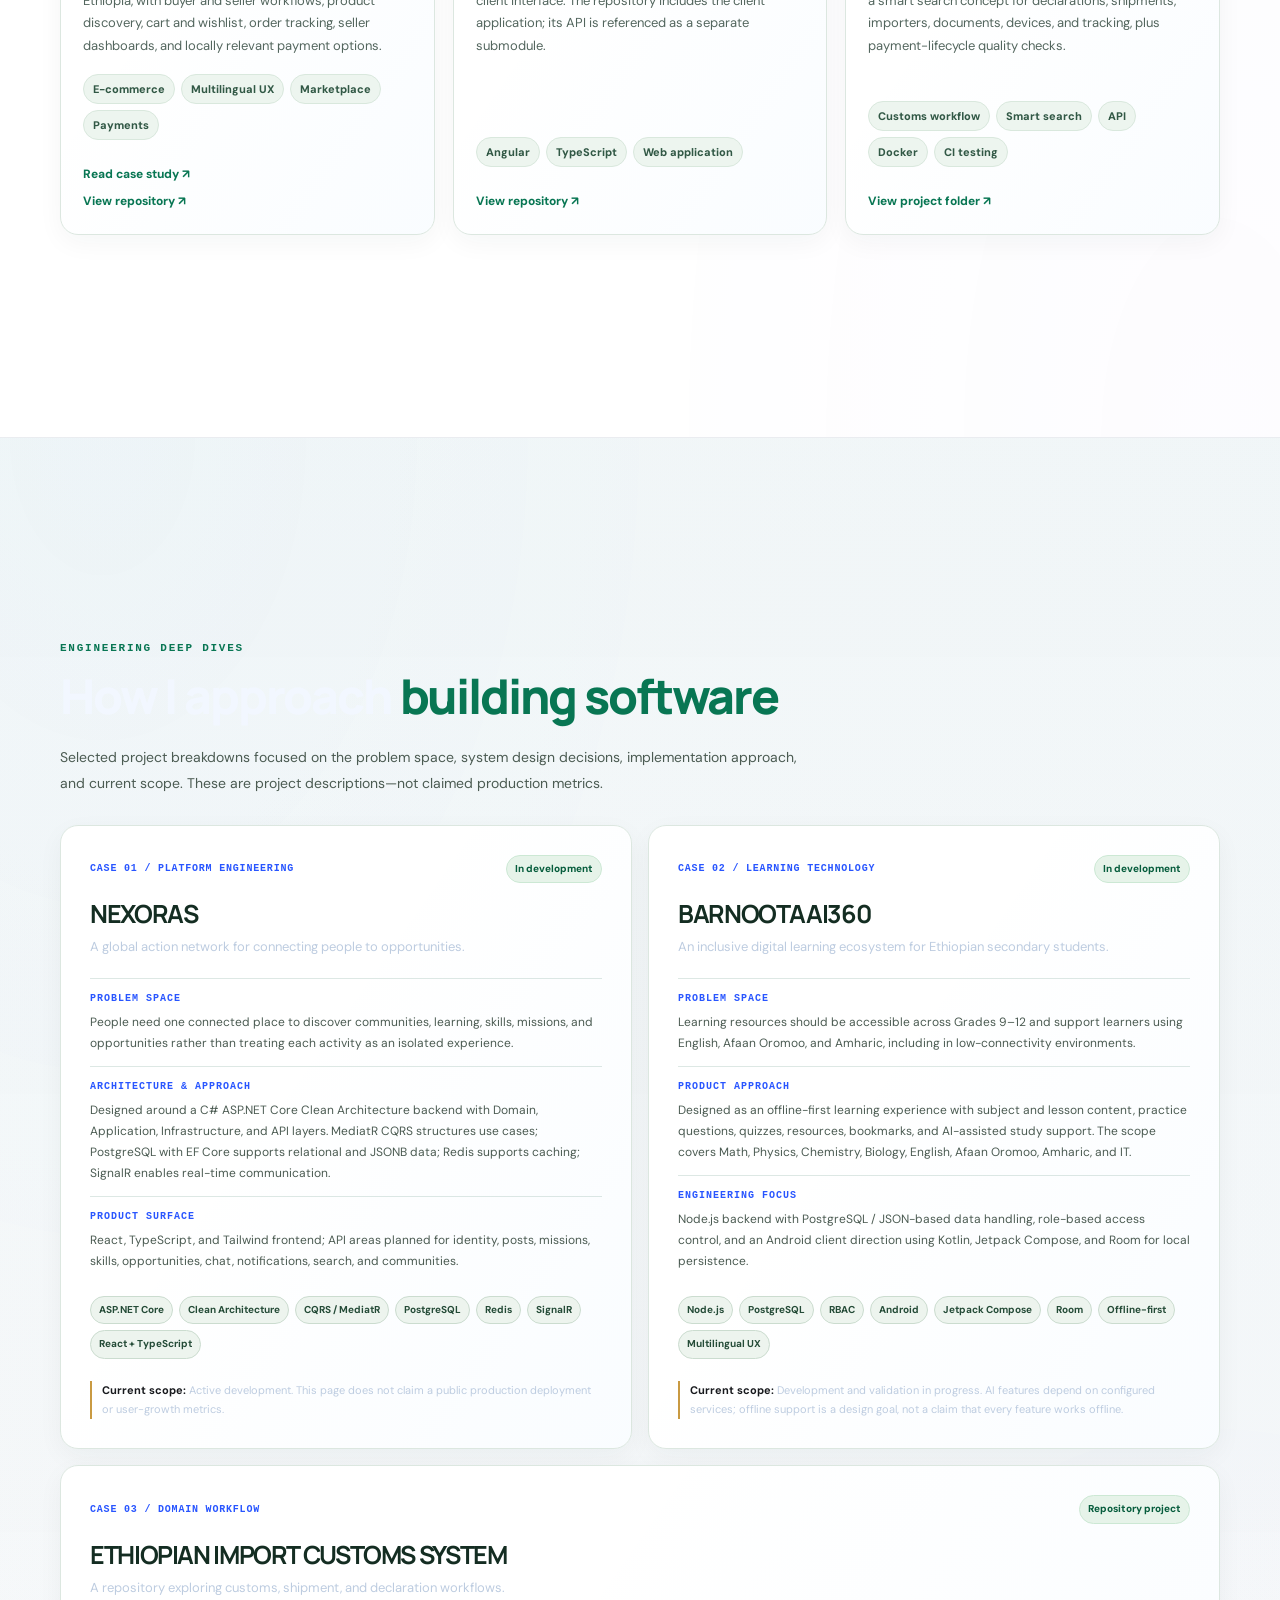
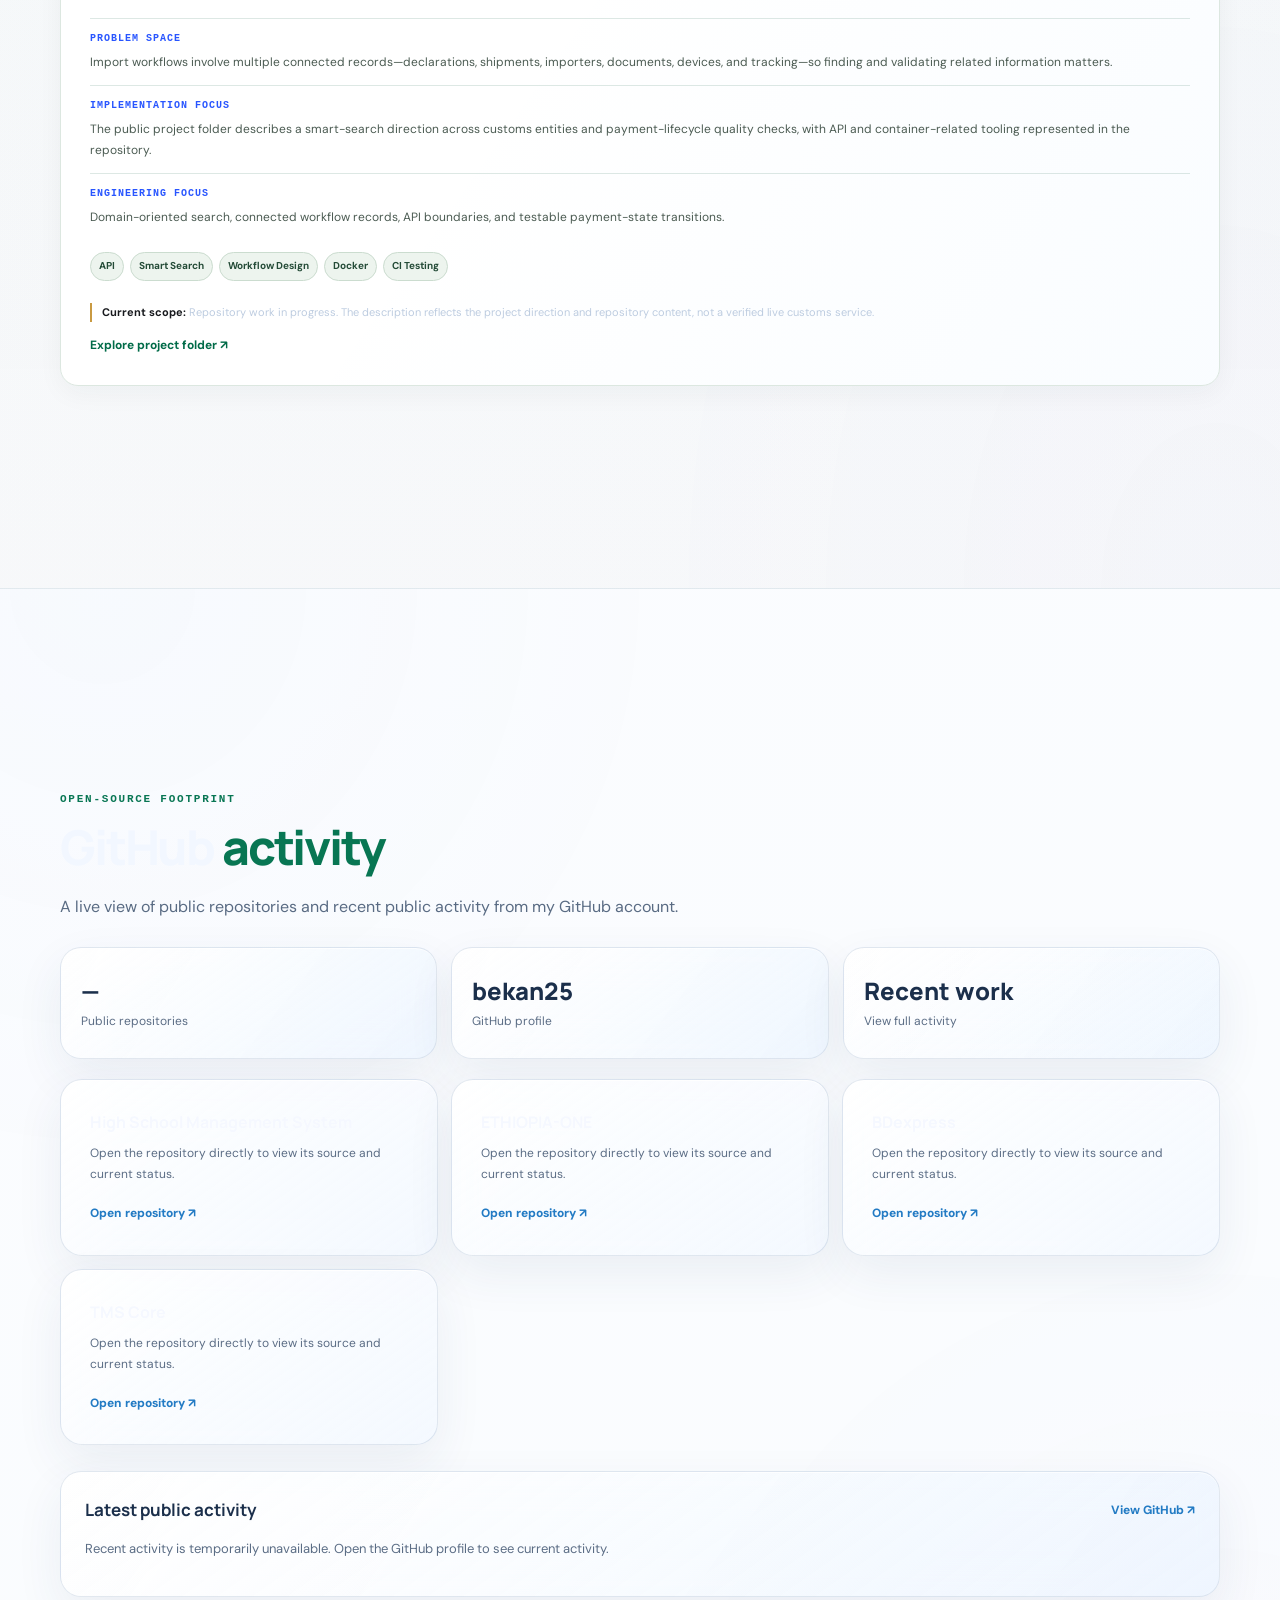
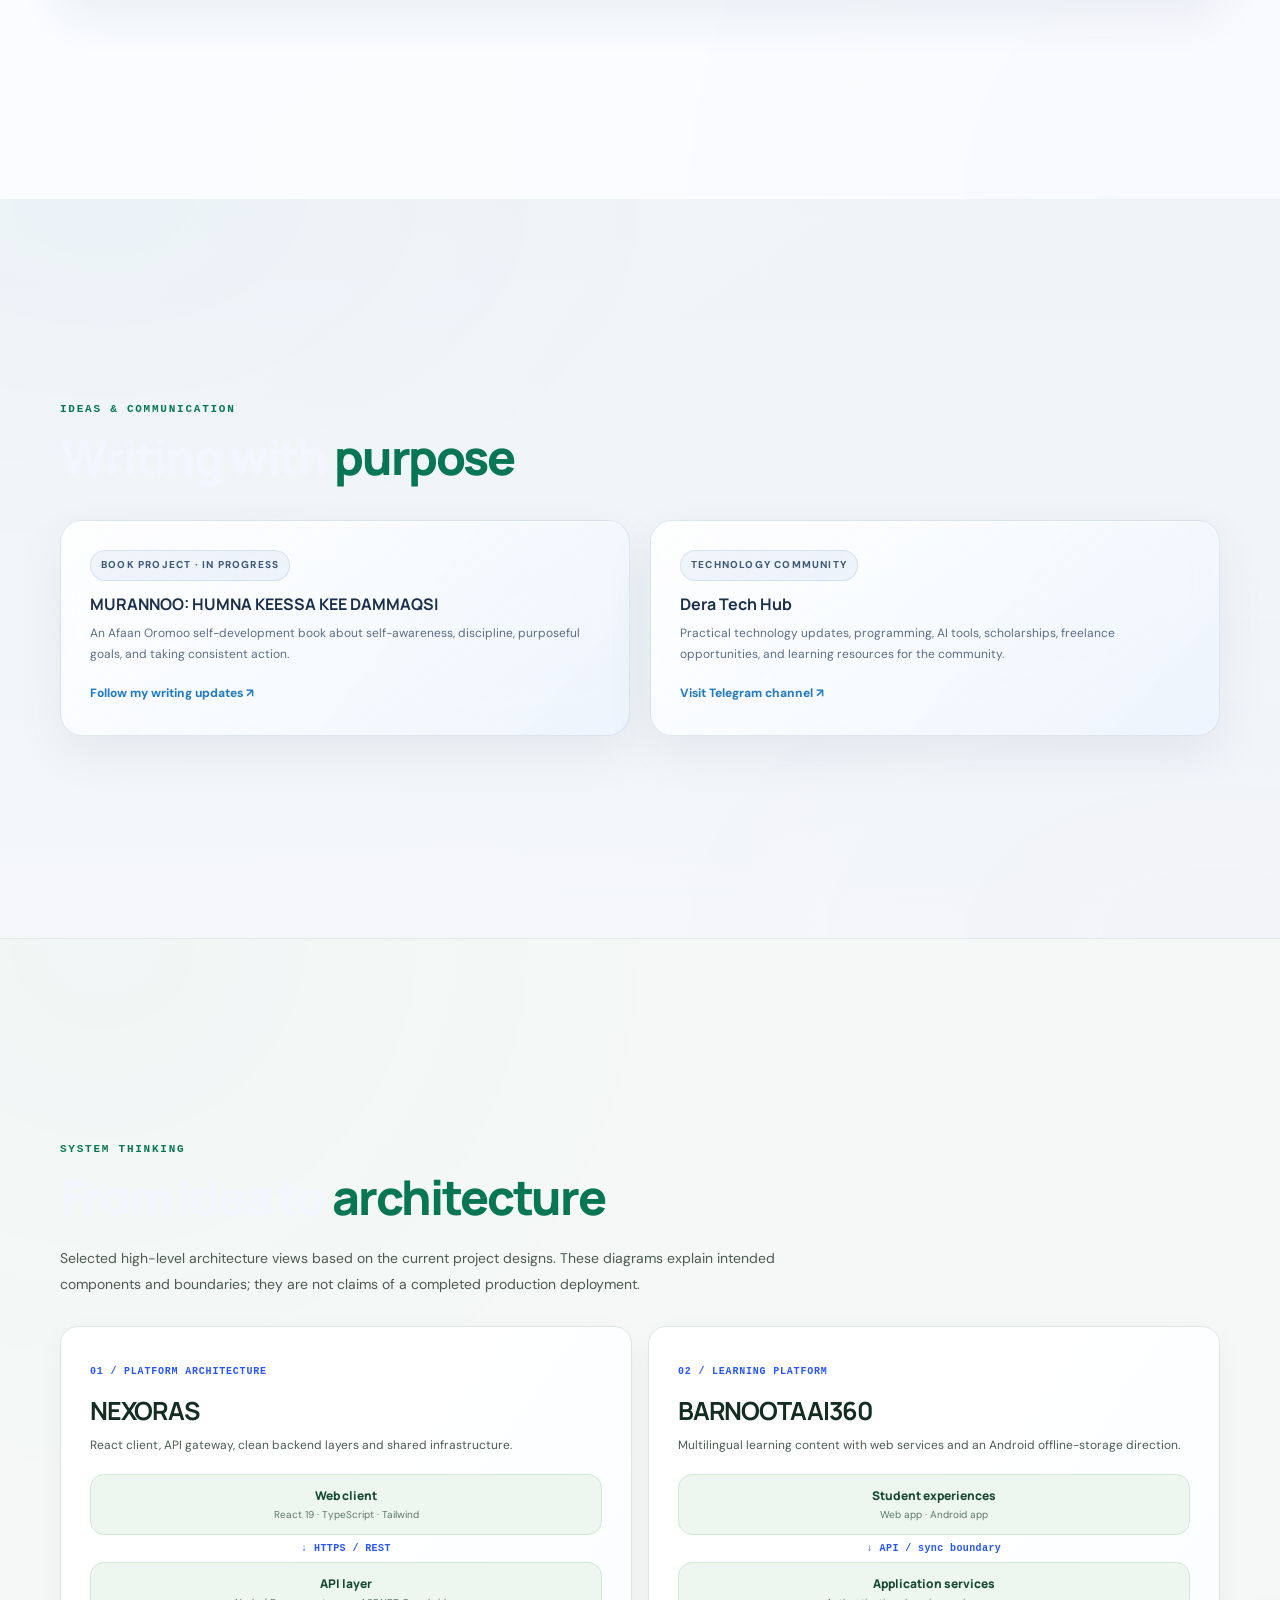
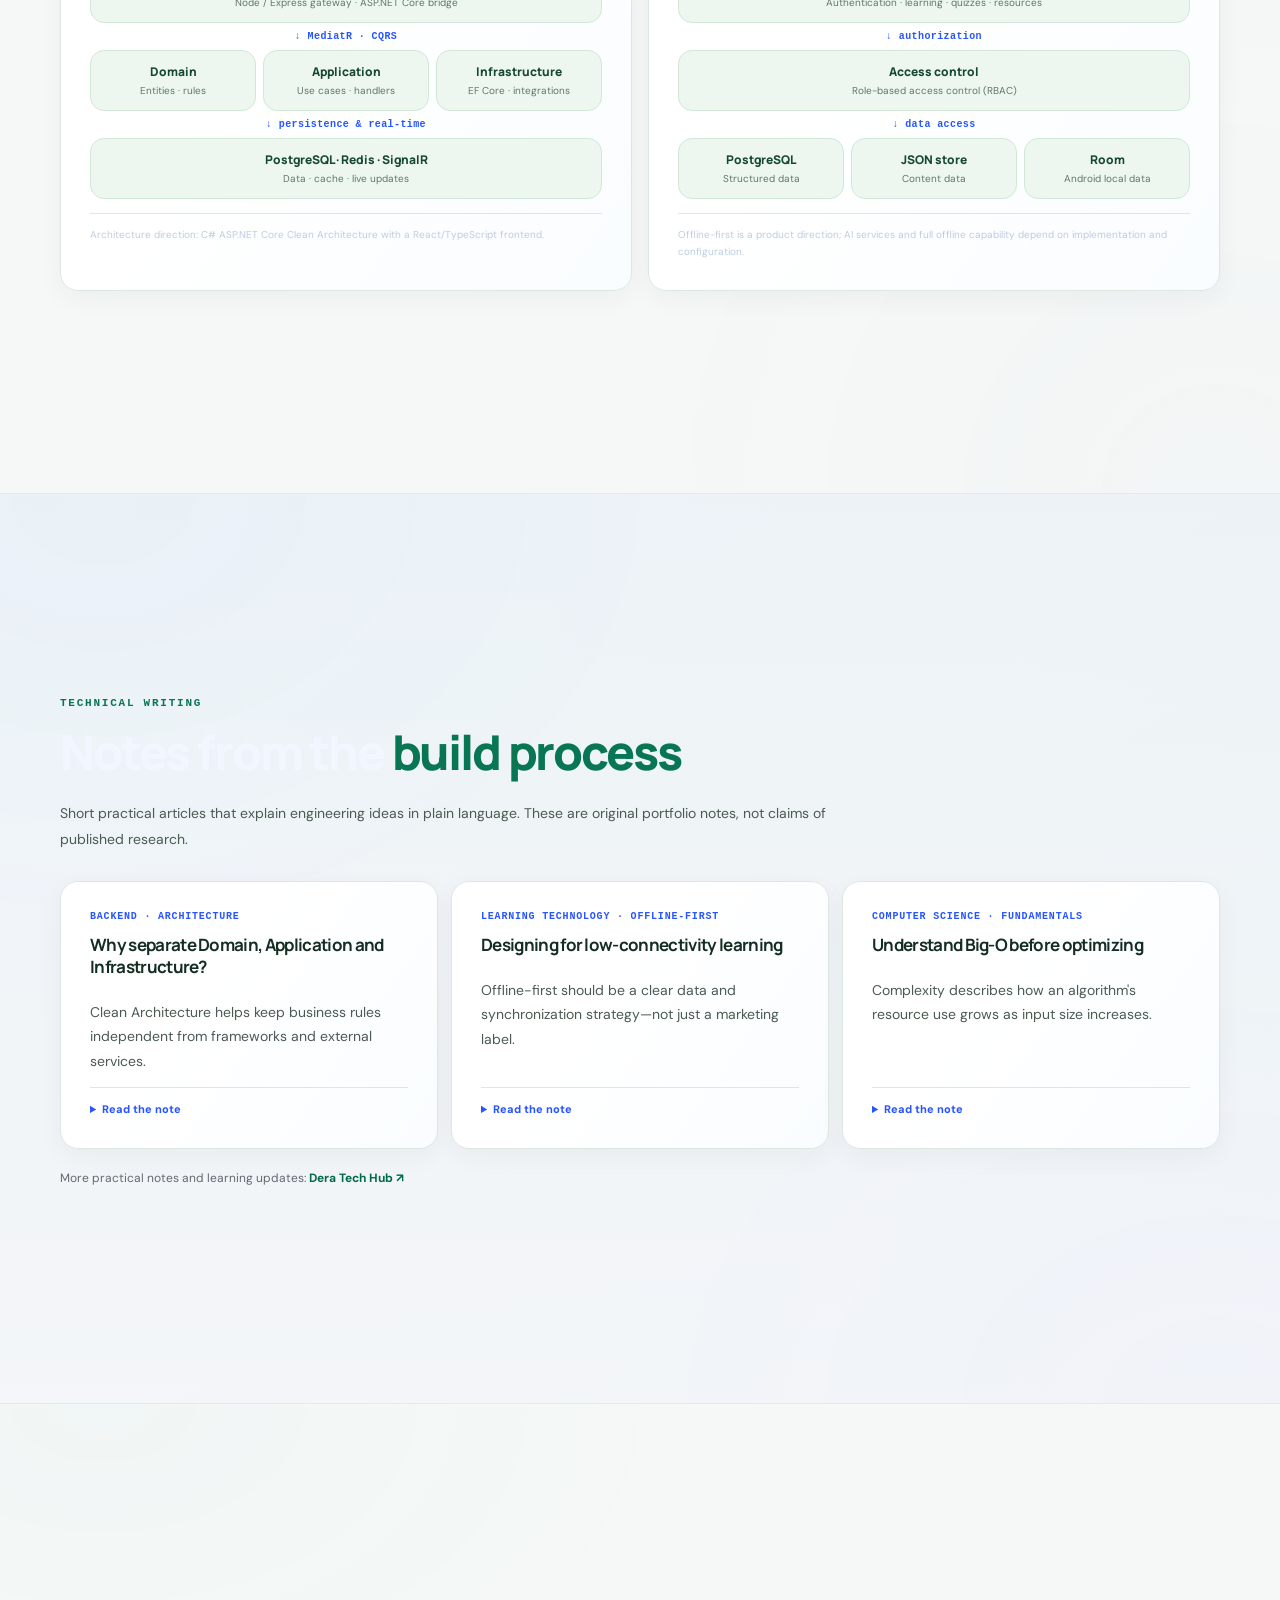
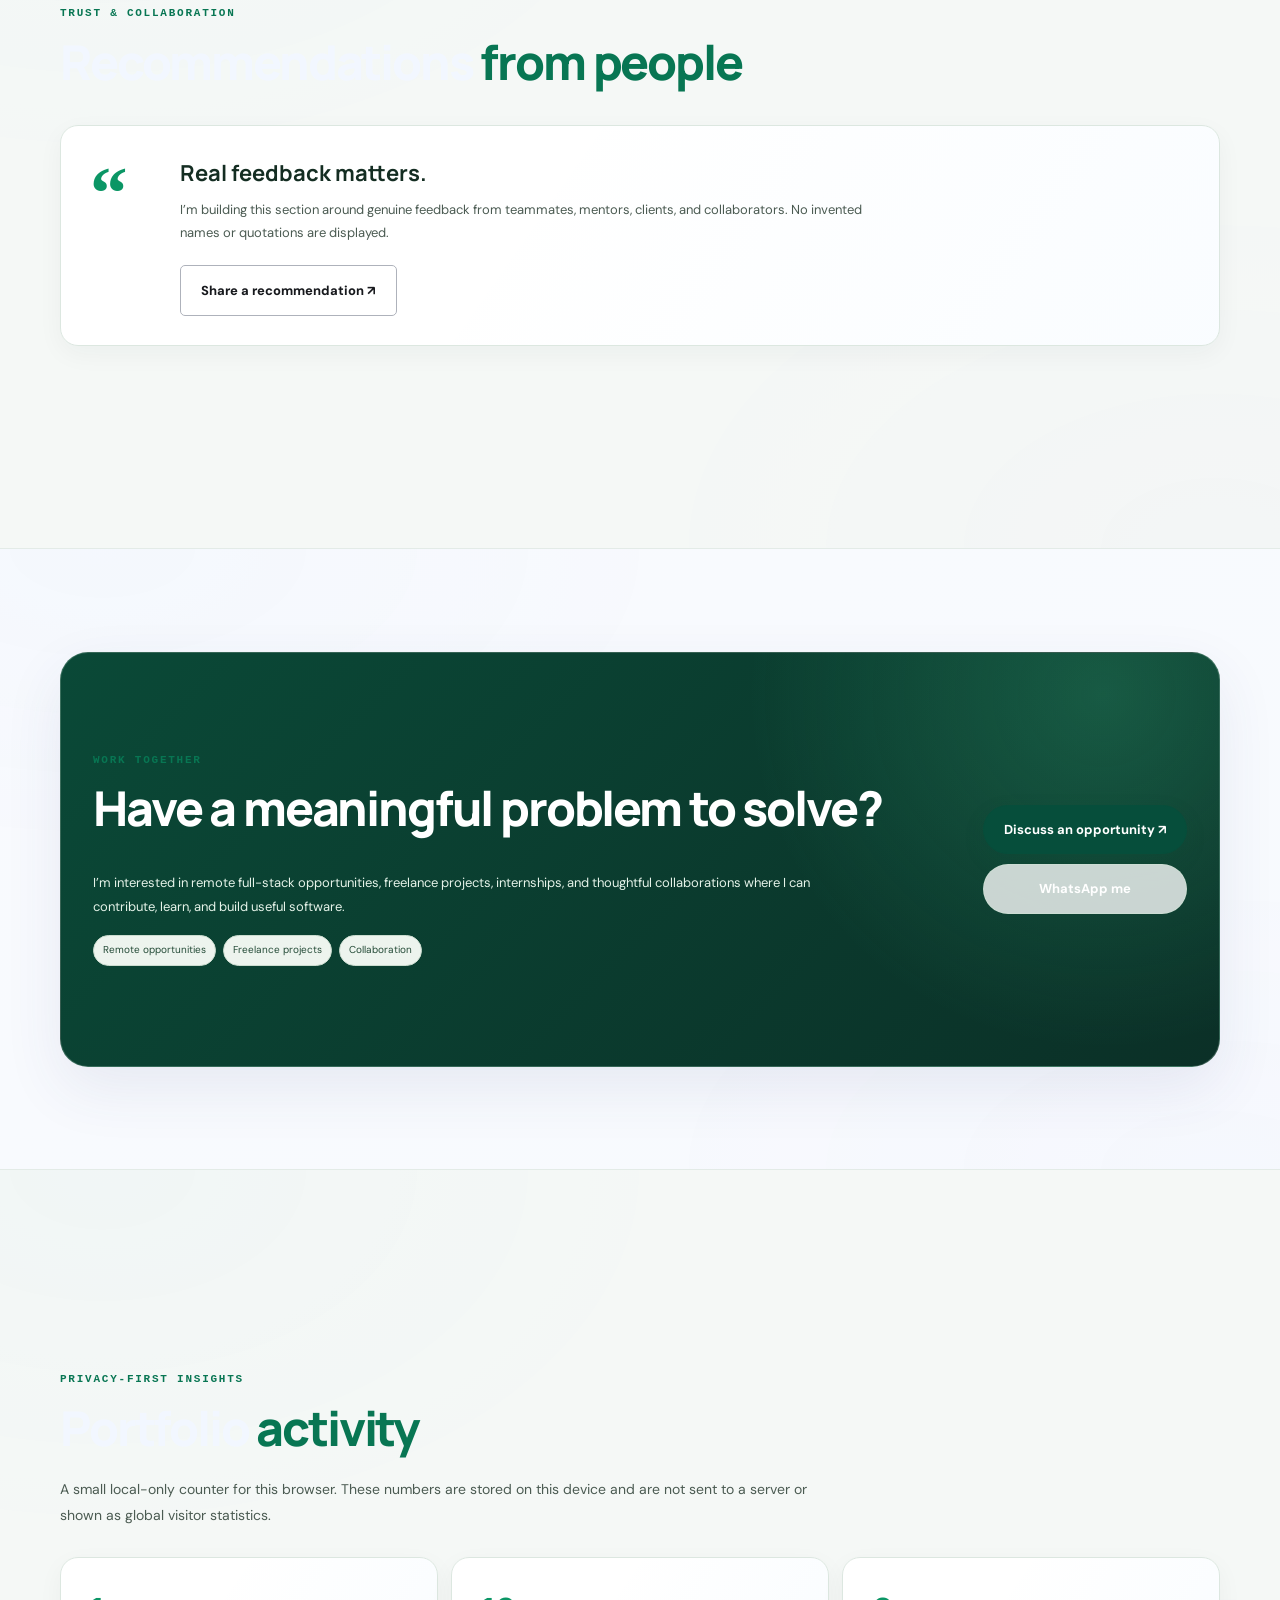
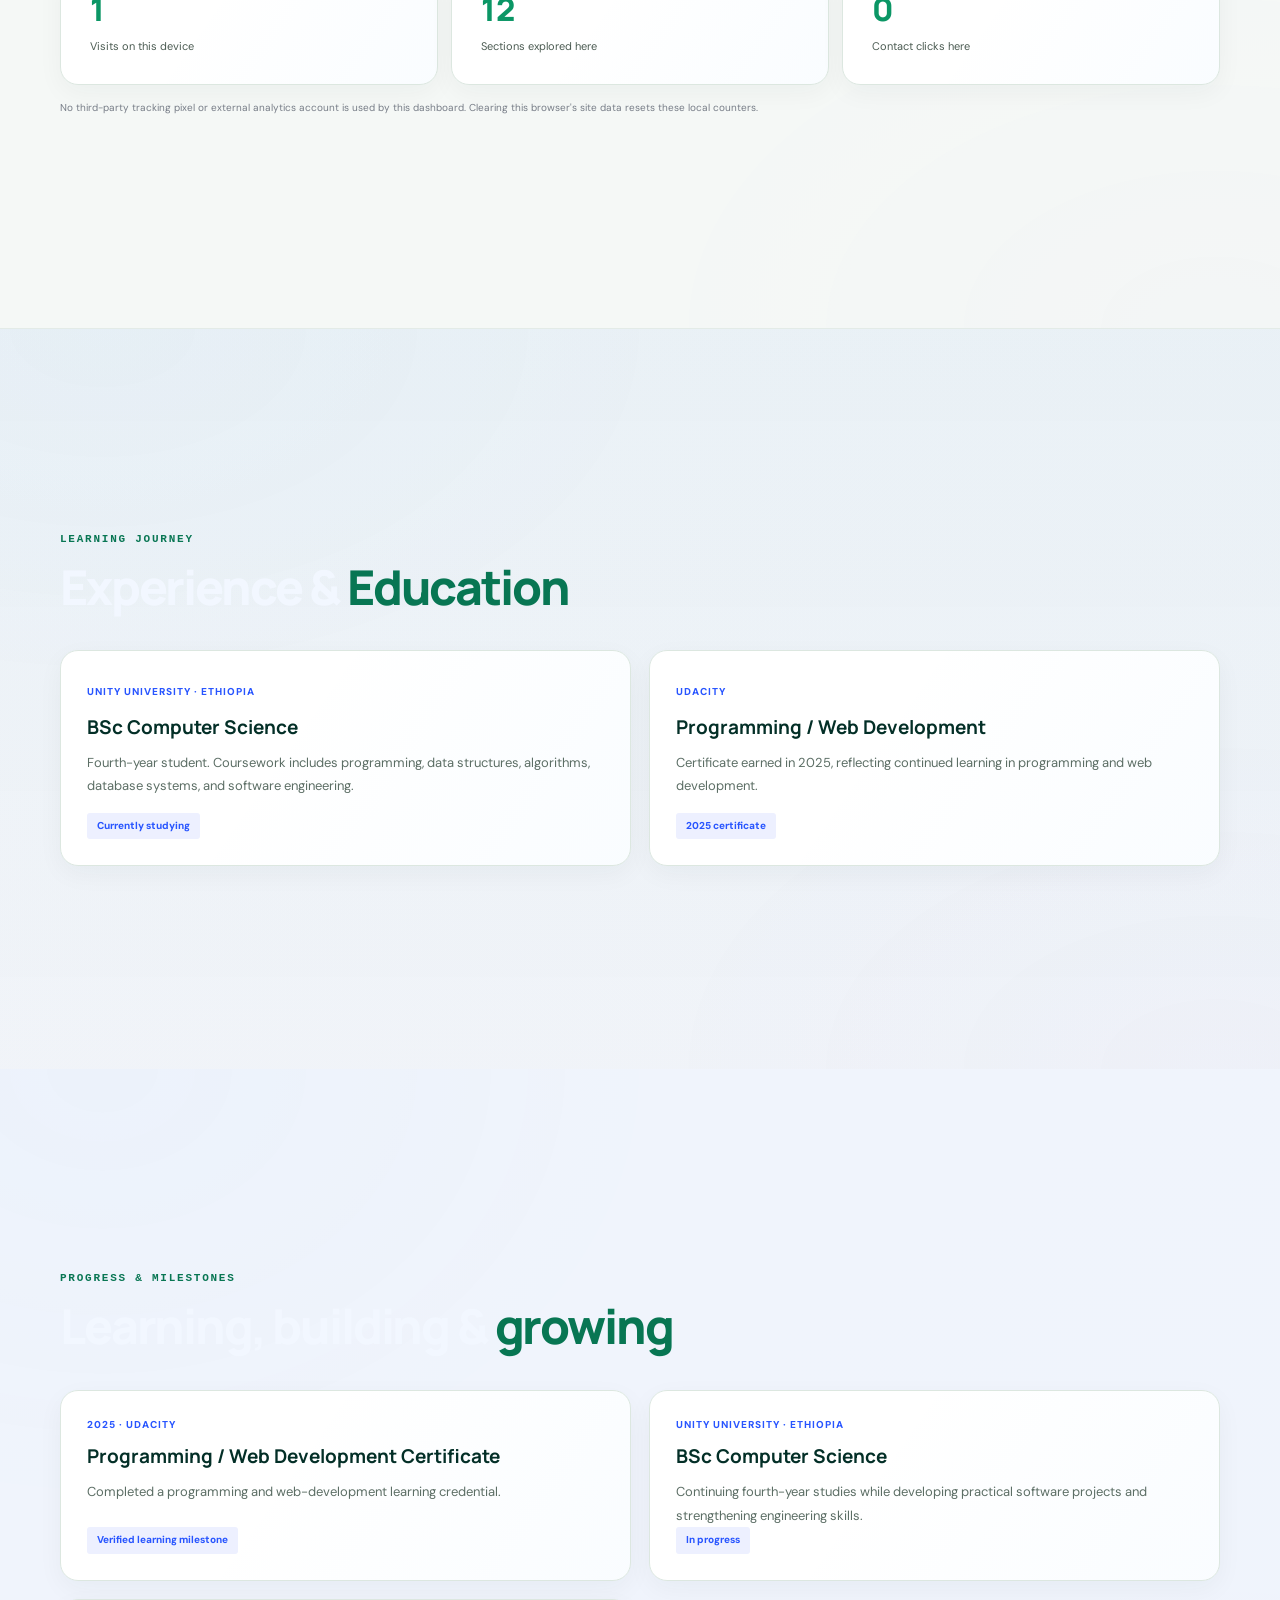
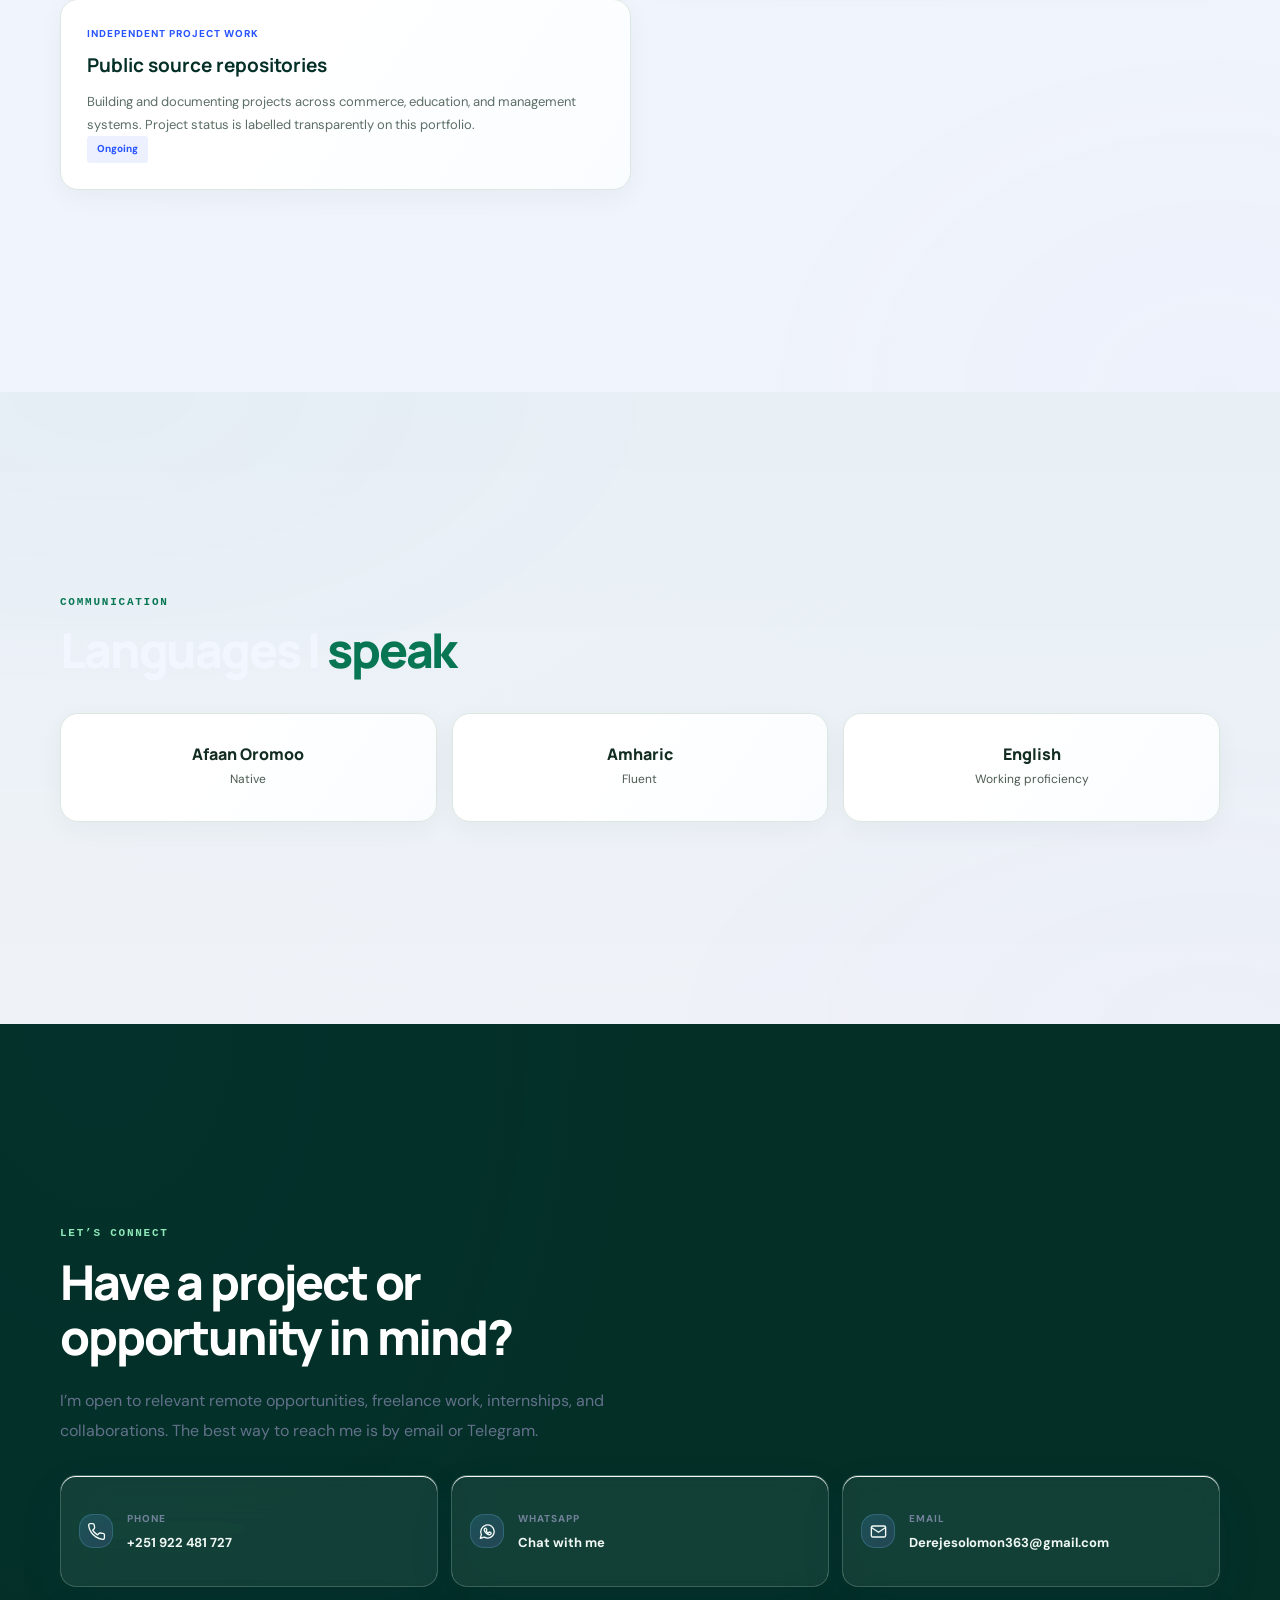
==== commit d1e87508: "Refine navigation behavior and add complete footer" ====
--- a/index.html
+++ b/index.html
@@ -166,7 +166,7 @@
 <p class="form-note" id="form-feedback" role="status" aria-live="polite">This static website opens your email or WhatsApp app; it does not silently send or store your message.</p>
 </form><p class="contact-note">Based in Addis Ababa, Ethiopia · Available for remote collaboration.</p></div></section>
 </main>
-<footer><div class="wrap footer-inner"><span>© <span id="year"></span> Dereje Solomon. All rights reserved.</span><span>Designed with care · <a href="#top">Back to top ↑</a></span></div></footer>
+<footer class="site-footer"><div class="wrap footer-grid"><div class="footer-brand"><a class="brand" href="#top">D<span>.</span>SOLOMON</a><p>Software Engineer and Full-Stack Developer building practical digital solutions with purpose.</p></div><div class="footer-nav"><strong>Explore</strong><a href="#about">About</a><a href="#skills">Skills</a><a href="#projects">Projects</a><a href="#education">Experience & Education</a><a href="#contact">Contact</a></div><div class="footer-social"><strong>Connect</strong><a href="https://github.com/bekan25" target="_blank" rel="noopener noreferrer">GitHub ↗</a><a href="https://www.linkedin.com/in/dereje-solomon-9a6230370" target="_blank" rel="noopener noreferrer">LinkedIn ↗</a><a href="https://t.me/counqer1777" target="_blank" rel="noopener noreferrer">Telegram ↗</a><a href="mailto:derejesolomon363@gmail.com">Email ↗</a></div><div class="footer-bottom"><span>© <span id="year"></span> Dereje Solomon. All rights reserved.</span><a href="#top">Back to top ↑</a></div></div></footer>
 <script>
 "use strict";
 const menu=document.getElementById("menu");
@@ -176,13 +176,13 @@
     const open=nav.classList.toggle("open");
     menu.setAttribute("aria-expanded",String(open));
     menu.setAttribute("aria-label",open?"Close navigation":"Open navigation");
-    menu.textContent=open?"×":"☰";
+    
   });
   nav.querySelectorAll("a").forEach(link=>link.addEventListener("click",()=>{
     nav.classList.remove("open");
     menu.setAttribute("aria-expanded","false");
     menu.setAttribute("aria-label","Open navigation");
-    menu.textContent="☰";
+    
   }));
 }
 const year=document.getElementById("year");
--- a/assets/css/premium.css
+++ b/assets/css/premium.css
@@ -1993,3 +1993,199 @@
 html[data-theme="dark"] .case-subtitle,html[data-theme="dark"] .case-block p{
   color:#c6ddd0!important;
 }
+
+
+/* 2026 premium emerald redesign — restrained, accessible, content-first. */
+:root{
+  --brand-950:#032f27;--brand-900:#064e3b;--brand-700:#087653;
+  --brand-500:#10b981;--brand-100:#e8f5ee;--ink:#172b27;
+  --muted:#64756f;--paper:#ffffff;--soft:#f5f8f6;
+  --line:#dce7e0;--shadow:0 16px 42px rgba(3,47,39,.08);
+  --radius:20px;
+}
+html{scroll-behavior:smooth;scroll-padding-top:88px}
+body{background:var(--paper)!important;color:var(--ink)!important;font-family:"DM Sans",Arial,sans-serif!important;line-height:1.65}
+.wrap{width:min(1160px,calc(100% - 48px))!important;margin-inline:auto}
+.site-nav,nav{
+ position:sticky!important;top:0!important;z-index:1000!important;height:76px!important;
+ padding:0!important;background:rgba(255,255,255,.96)!important;
+ border-bottom:1px solid var(--line)!important;box-shadow:0 5px 22px rgba(3,47,39,.045)!important;
+ backdrop-filter:blur(14px)!important
+}
+.nav-inner{min-height:76px!important;gap:24px}
+nav .brand{color:var(--brand-950)!important;font:800 21px/1 Manrope,sans-serif!important;letter-spacing:-.07em!important;white-space:nowrap}
+nav .brand span{color:var(--brand-500)!important}
+nav .nav-links{display:flex!important;align-items:center!important;gap:clamp(12px,1.8vw,25px)!important}
+nav .nav-links a{color:#42564e!important;font-size:13px!important;font-weight:650!important;letter-spacing:0!important;text-decoration:none}
+nav .nav-links a:hover,nav .nav-links a.active{color:var(--brand-700)!important}
+nav .nav-links a.active:after{background:var(--brand-500)!important}
+nav .nav-links .cv-link{display:inline-flex;align-items:center;gap:7px;padding:10px 16px!important;border-radius:999px!important;background:var(--brand-900)!important;color:#fff!important}
+nav .nav-links .cv-link:hover{background:var(--brand-700)!important;color:#fff!important}
+nav .nav-links .hire{background:var(--brand-900)!important;color:#fff!important}
+nav .nav-tool{padding:8px 10px!important;border:1px solid var(--line)!important;border-radius:999px!important;background:#fff!important;color:var(--brand-900)!important;font-size:11px!important}
+.nav-utilities{display:flex;gap:7px;align-items:center}
+nav .menu{display:none;color:var(--brand-900)!important}
+.hero{
+ position:relative!important;isolation:isolate;display:grid!important;grid-template-columns:minmax(0,1.2fr) minmax(300px,.8fr)!important;
+ align-items:center!important;gap:clamp(44px,7vw,100px)!important;min-height:630px!important;
+ padding:clamp(76px,9vw,112px) 0 88px!important;width:min(1160px,calc(100% - 48px))!important;
+ background:var(--paper)!important;color:var(--ink)!important;overflow:visible!important
+}
+.hero:before{display:none!important}
+.hero>div{max-width:700px}
+.hero .eyebrow{display:inline-flex;align-items:center;gap:10px;padding:8px 13px;border:1px solid #cfe6d8;border-radius:999px;background:#f2faf5;color:#176447!important;font-size:12px;font-weight:700;letter-spacing:.02em}
+.hero .eyebrow .dot{width:8px;height:8px;border-radius:50%;background:#10b981;box-shadow:0 0 0 4px #d8f5e6}
+.hero h1{margin:22px 0 10px!important;color:var(--brand-950)!important;font:800 clamp(48px,6.5vw,76px)/1.04 Manrope,sans-serif!important;letter-spacing:-.065em!important}
+.hero h1 span{color:var(--brand-700)!important;-webkit-text-fill-color:var(--brand-700)!important}
+.hero-position{margin:0 0 18px;color:#35564a;font-size:clamp(16px,1.8vw,20px);font-weight:700;letter-spacing:-.02em}
+.hero-position span{color:var(--brand-500);padding:0 4px}
+.hero .roles{display:flex;flex-wrap:wrap;gap:8px;margin:0 0 20px}
+.hero .role{padding:7px 11px;border:1px solid var(--line);border-radius:999px;background:var(--soft);color:#40594e!important;font-size:11px;font-weight:650}
+.hero .lead{max-width:650px;color:#53665e!important;font-size:17px;line-height:1.85}
+.hero .actions{gap:11px;margin-top:28px}
+.hero .btn{display:inline-flex;align-items:center;justify-content:center;min-height:48px;padding:0 21px!important;border-radius:999px!important;font-size:13px!important;font-weight:750!important;transition:transform .2s ease,box-shadow .2s ease,background .2s ease}
+.hero .btn:hover{transform:translateY(-2px)}
+.hero .btn.primary,.btn.primary{background:var(--brand-900)!important;border:1px solid var(--brand-900)!important;color:#fff!important;box-shadow:0 8px 20px rgba(6,78,59,.16)!important}
+.hero .btn.primary:hover,.btn.primary:hover{background:var(--brand-700)!important}
+.hero .btn.secondary{background:#fff!important;border:1px solid #cbdcd1!important;color:var(--brand-900)!important}
+.profile-card{
+ width:min(100%,390px)!important;justify-self:end!important;padding:22px!important;
+ border:1px solid var(--line)!important;border-radius:26px!important;background:#fff!important;
+ box-shadow:var(--shadow)!important;color:var(--ink)!important
+}
+.profile-card .avatar{width:100%!important;aspect-ratio:4/4.4!important;overflow:hidden!important;border-radius:18px!important;background:#edf4ef!important;border:1px solid #e1ebe4!important}
+.profile-card .profile-photo{width:100%!important;height:100%!important;object-fit:cover!important;object-position:center 28%!important}
+.profile-card h2{margin:18px 0 2px!important;color:var(--brand-950)!important;font:800 22px Manrope,sans-serif!important}
+.profile-card .sub{color:var(--muted)!important}
+.profile-card .mini-line{background:var(--brand-500)!important}
+.profile-card .fact strong{color:var(--brand-900)!important}
+.profile-card .fact span{color:var(--muted)!important}
+section{scroll-margin-top:90px}
+.about,.projects,.languages{background:#fff!important}
+.skills,.education,.case-studies,.architecture,.analytics,.insights,.testimonials{background:var(--soft)!important}
+section .wrap{padding-top:clamp(68px,8vw,100px)!important;padding-bottom:clamp(68px,8vw,100px)!important}
+.section-kicker{color:var(--brand-700)!important;font-size:11px!important;letter-spacing:.16em!important;font-weight:800!important;text-transform:uppercase}
+.section-title{margin:12px 0 36px!important;color:var(--brand-950)!important;font:800 clamp(32px,4.3vw,48px)/1.15 Manrope,sans-serif!important;letter-spacing:-.045em!important}
+.section-title span{color:var(--brand-700)!important;-webkit-text-fill-color:var(--brand-700)!important;background:none!important}
+.about-grid{gap:clamp(30px,6vw,82px)!important;align-items:start}
+.about-copy p{color:#52655d!important;font-size:16px!important;line-height:1.9!important}
+.focus{background:var(--brand-950)!important;border:1px solid #145542!important;border-radius:22px!important;padding:30px!important;box-shadow:var(--shadow)!important}
+.focus h3{color:#fff!important;font:750 20px Manrope,sans-serif!important}
+.focus p,.focus li{color:#d8e9df!important}
+.focus li:before{color:#6ee7b7!important}
+.skill-grid{grid-template-columns:repeat(3,minmax(0,1fr))!important;gap:16px!important}
+.skill,.project,.edu,.language,.architecture-card,.insight-card,.testimonial-panel,.analytics-card,.case-card{
+ border:1px solid var(--line)!important;border-radius:18px!important;background:#fff!important;
+ box-shadow:0 8px 26px rgba(3,47,39,.045)!important;transition:transform .22s ease,border-color .22s ease,box-shadow .22s ease!important
+}
+.skill:hover,.project:hover,.edu:hover,.language:hover{transform:translateY(-4px);border-color:#a9cfb7!important;box-shadow:0 15px 34px rgba(3,47,39,.09)!important}
+.skill{padding:24px!important}
+.skill .symbol{background:var(--brand-100)!important;color:var(--brand-900)!important;border:1px solid #d1e9d9!important}
+.skill h3{color:var(--brand-950)!important;font:750 17px Manrope,sans-serif!important}
+.chip,.stack span{background:#edf5ef!important;border:1px solid #d9e8dd!important;color:#315845!important;font-size:11px!important}
+.skills-proof{margin-top:22px!important;gap:14px!important}
+.skills-proof>div{background:#fff!important;border:1px solid var(--line)!important;border-radius:16px!important}
+.skills-proof strong{color:var(--brand-900)!important}
+.skills-proof p,.skills-proof small{color:#64756f!important}
+.project-tools{margin:0 0 28px!important}
+.project-search{width:min(100%,560px)!important;min-height:48px!important;border:1px solid #cadbd0!important;border-radius:12px!important;background:#fff!important;color:var(--ink)!important;padding:0 16px!important}
+.project-search:focus{outline:3px solid #b9e9ce!important;border-color:var(--brand-700)!important}
+.project-filters{display:flex!important;flex-wrap:wrap!important;gap:8px!important;margin-top:16px!important}
+.project-filter{border:1px solid #d5e2d9!important;border-radius:999px!important;background:#fff!important;color:#40594e!important;padding:9px 15px!important;font-size:12px!important;font-weight:700!important}
+.project-filter.is-active,.project-filter[aria-pressed="true"]{background:var(--brand-900)!important;color:#fff!important;border-color:var(--brand-900)!important}
+.project-results{color:var(--muted)!important;font-size:12px!important}
+.project-grid{grid-template-columns:repeat(3,minmax(0,1fr))!important;gap:18px!important}
+.project{overflow:hidden!important;padding:0!important}
+.project-head{min-height:185px!important;padding:24px!important;background:linear-gradient(145deg,#eaf5ee,#f7faf8)!important;border-bottom:1px solid #dce9e0!important;position:relative!important}
+.project-num{color:#54816a!important;font-size:11px!important;font-weight:800!important;letter-spacing:.12em}
+.project-icon{display:grid!important;place-items:center!important;width:52px!important;height:52px!important;margin:16px 0 12px!important;border:1px solid #d2e6d9!important;border-radius:15px!important;background:#fff!important;font-size:25px!important}
+.project-head h3{margin:0!important;color:var(--brand-950)!important;font:800 20px Manrope,sans-serif!important;overflow-wrap:anywhere}
+.project-head p{margin:4px 0 0!important;color:#61756b!important;font-size:12px!important}
+.project-body{padding:22px!important}
+.project-body>p{color:#53665e!important;line-height:1.75!important;font-size:13px!important}
+.project-link{display:inline-flex!important;margin:7px 14px 0 0!important;color:var(--brand-700)!important;font-size:12px!important;font-weight:750!important}
+.project .status{display:inline-flex!important;border-radius:999px!important;background:#f1f5f2!important;color:#50665a!important;padding:5px 9px!important;font-size:10px!important;font-weight:750!important}
+.project .status.build{background:#e8f5ed!important;color:#176447!important}
+.edu-grid{gap:18px!important}
+.edu{padding:26px!important}
+.edu h3{color:var(--brand-950)!important}
+.edu p{color:#5c6e65!important;line-height:1.8!important}
+.contact{background:var(--brand-950)!important}
+.contact .section-title,.contact .section-title span{color:#fff!important;-webkit-text-fill-color:#fff!important}
+.contact .section-kicker{color:#8ee8b8!important}
+.contact-intro{color:#d4e7db!important}
+.contact-item{border:1px solid rgba(220,244,229,.2)!important;background:rgba(255,255,255,.07)!important;border-radius:16px!important}
+.contact-item:hover{background:rgba(255,255,255,.12)!important;border-color:#71d9a6!important}
+.contact-item strong,.contact-item span{color:#f0f8f3!important}
+.contact-icon{color:#8ce5b5!important}
+.contact-form input,.contact-form textarea{background:#fff!important;color:var(--ink)!important;border:1px solid #cbded2!important}
+.contact-form input::placeholder,.contact-form textarea::placeholder{color:#718178!important}
+footer{background:#02231d!important;color:#d7e8de!important;padding:28px 0!important}
+footer a{color:#8ce5b5!important}
+a:focus-visible,button:focus-visible,input:focus-visible,textarea:focus-visible{outline:3px solid #10b981!important;outline-offset:3px!important}
+[hidden]{display:none!important}
+@media(max-width:1050px){
+ nav .nav-links{gap:11px!important}
+ nav .nav-links a{font-size:12px!important}
+ .nav-utilities{display:none!important}
+ .project-grid{grid-template-columns:repeat(2,minmax(0,1fr))!important}
+}
+@media(max-width:850px){
+ .wrap{width:min(100% - 36px,720px)!important}
+ nav{height:68px!important}
+ .nav-inner{min-height:68px!important}
+ nav .menu{display:flex!important;flex-direction:column;justify-content:center;gap:5px;width:42px;height:42px;padding:10px!important;border:1px solid var(--line)!important;border-radius:12px!important;background:#fff!important}
+ nav .menu span{display:block;width:19px;height:2px;background:var(--brand-900);border-radius:3px;transition:transform .2s,opacity .2s}
+ nav .menu[aria-expanded="true"] span:first-child{transform:translateY(7px) rotate(45deg)}
+ nav .menu[aria-expanded="true"] span:nth-child(2){opacity:0}
+ nav .menu[aria-expanded="true"] span:last-child{transform:translateY(-7px) rotate(-45deg)}
+ nav .nav-links{display:none!important;position:absolute!important;top:68px!important;left:0!important;right:0!important;max-height:calc(100vh - 80px)!important;overflow:auto!important;flex-direction:column!important;align-items:stretch!important;gap:3px!important;padding:16px 20px 20px!important;background:#fff!important;border-bottom:1px solid var(--line)!important;box-shadow:0 18px 26px rgba(3,47,39,.1)!important}
+ nav .nav-links.open{display:flex!important}
+ nav .nav-links li{width:100%}
+ nav .nav-links a{display:flex!important;padding:11px 8px!important;font-size:14px!important}
+ nav .nav-links .cv-link{justify-content:center;margin-top:6px}
+ .nav-utilities{display:flex!important;padding-top:10px;border-top:1px solid var(--line)}
+ .hero{grid-template-columns:1fr!important;min-height:auto!important;padding:68px 0!important;gap:35px!important}
+ .hero>div{max-width:100%}
+ .profile-card{justify-self:start!important;max-width:430px!important}
+ .skill-grid{grid-template-columns:repeat(2,minmax(0,1fr))!important}
+}
+@media(max-width:560px){
+ .wrap{width:calc(100% - 32px)!important}
+ .hero{width:calc(100% - 32px)!important;padding:54px 0!important}
+ .hero h1{font-size:clamp(43px,13vw,60px)!important}
+ .hero .lead{font-size:15px!important}
+ .hero .actions{display:grid!important;grid-template-columns:1fr!important}
+ .hero .btn{width:100%!important}
+ .profile-card{width:100%!important;max-width:100%!important}
+ .skill-grid,.project-grid,.edu-grid,.contact-grid{grid-template-columns:1fr!important}
+ .section-title{font-size:clamp(29px,9vw,39px)!important}
+ .project-filters{gap:6px!important}
+ .project-filter{padding:8px 11px!important;font-size:11px!important}
+ section .wrap{padding-top:62px!important;padding-bottom:62px!important}
+}
+@media(max-width:360px){
+ .wrap,.hero{width:calc(100% - 28px)!important}
+ .hero h1{font-size:42px!important}
+ .hero .role{font-size:10px!important}
+ nav .brand{font-size:18px!important}
+}
+@media(prefers-reduced-motion:reduce){
+ html{scroll-behavior:auto!important}
+ *,*::before,*::after{animation-duration:.01ms!important;animation-iteration-count:1!important;transition-duration:.01ms!important;scroll-behavior:auto!important}
+}
+html[data-theme="dark"] body{background:#061b15!important;color:#e8f3ec!important}
+html[data-theme="dark"] nav{background:rgba(4,30,23,.97)!important;border-color:#1b4937!important}
+html[data-theme="dark"] nav .brand,html[data-theme="dark"] nav .nav-links a{color:#e8f3ec!important}
+html[data-theme="dark"] .hero{background:#061b15!important;color:#e8f3ec!important}
+html[data-theme="dark"] .hero h1,html[data-theme="dark"] .section-title,html[data-theme="dark"] .skill h3,html[data-theme="dark"] .project h3,html[data-theme="dark"] .edu h3{color:#e8f3ec!important}
+html[data-theme="dark"] .hero h1 span,html[data-theme="dark"] .section-title span{color:#69dca3!important;-webkit-text-fill-color:#69dca3!important}
+html[data-theme="dark"] .hero .lead,html[data-theme="dark"] .about-copy p,html[data-theme="dark"] .project-body>p,html[data-theme="dark"] .edu p{color:#bfd4c7!important}
+html[data-theme="dark"] .profile-card,html[data-theme="dark"] .skill,html[data-theme="dark"] .project,html[data-theme="dark"] .edu,html[data-theme="dark"] .skills-proof>div{background:#0d3024!important;border-color:#285640!important;color:#e8f3ec!important}
+html[data-theme="dark"] .project-head{background:#123c2d!important;border-color:#285640!important}
+html[data-theme="dark"] .project-head h3{color:#f0faf4!important}
+html[data-theme="dark"] .project-head p,html[data-theme="dark"] .project-num{color:#b9d7c5!important}
+html[data-theme="dark"] .chip,html[data-theme="dark"] .stack span{background:#194b36!important;border-color:#326b4e!important;color:#e1f2e7!important}
+html[data-theme="dark"] .skills,html[data-theme="dark"] .education,html[data-theme="dark"] .case-studies,html[data-theme="dark"] .architecture,html[data-theme="dark"] .analytics,html[data-theme="dark"] .insights,html[data-theme="dark"] .testimonials{background:#08251b!important}
+html[data-theme="dark"] .about,html[data-theme="dark"] .projects,html[data-theme="dark"] .languages{background:#061b15!important}
+html[data-theme="dark"] .project-search,html[data-theme="dark"] nav .nav-links,html[data-theme="dark"] nav .menu{background:#0d3024!important;color:#e8f3ec!important;border-color:#285640!important}
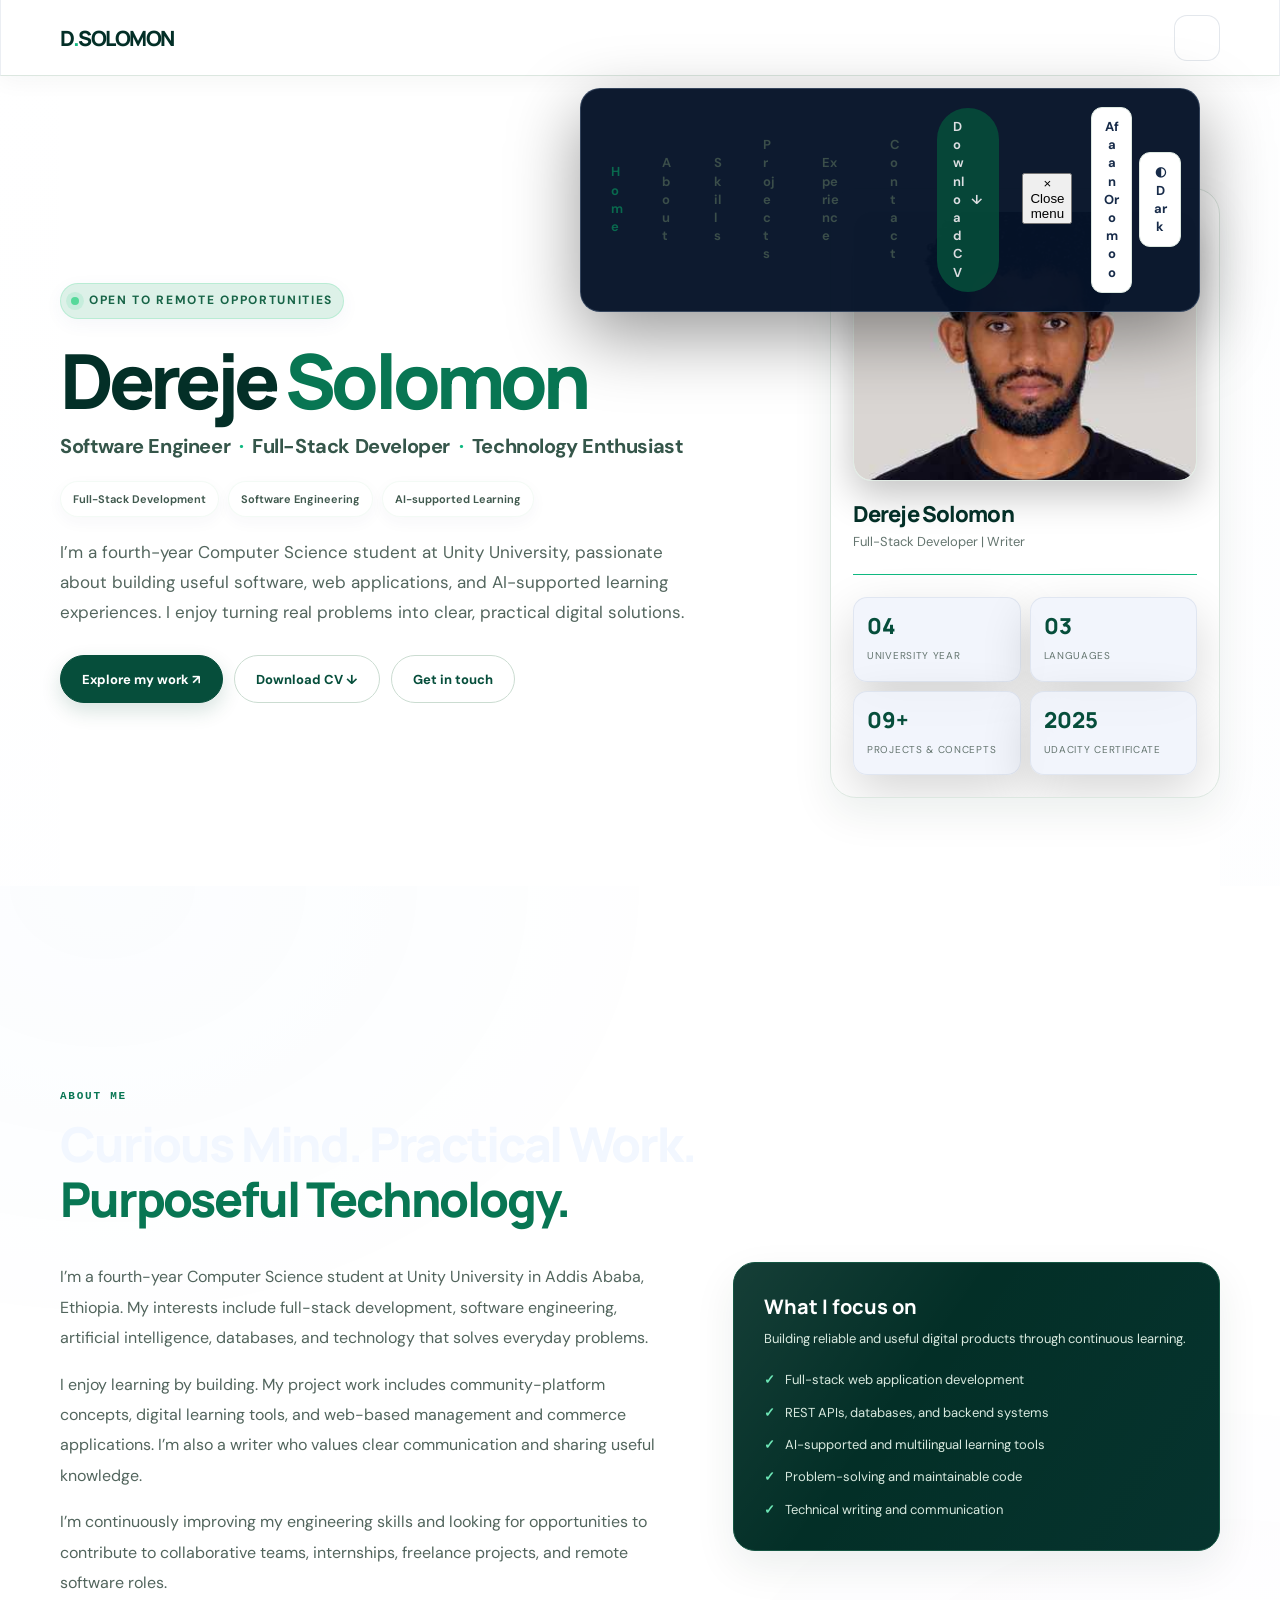
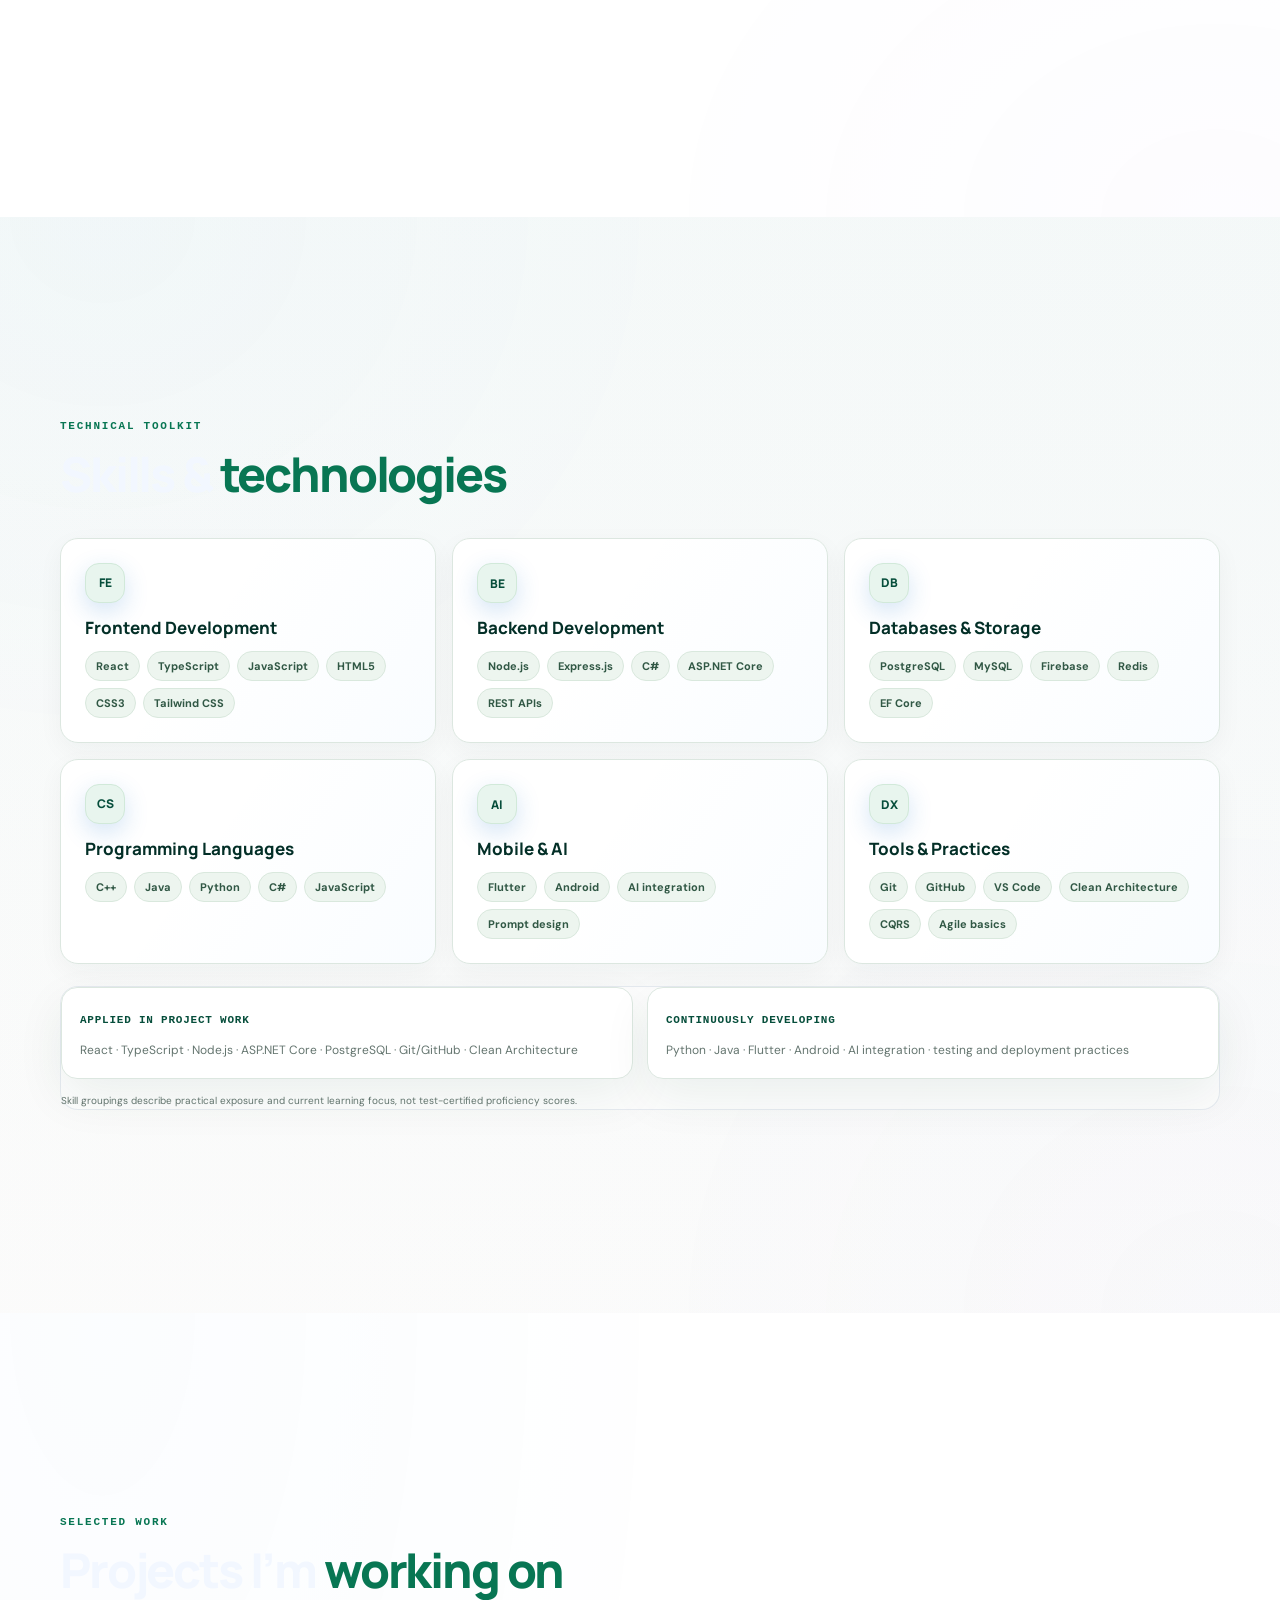
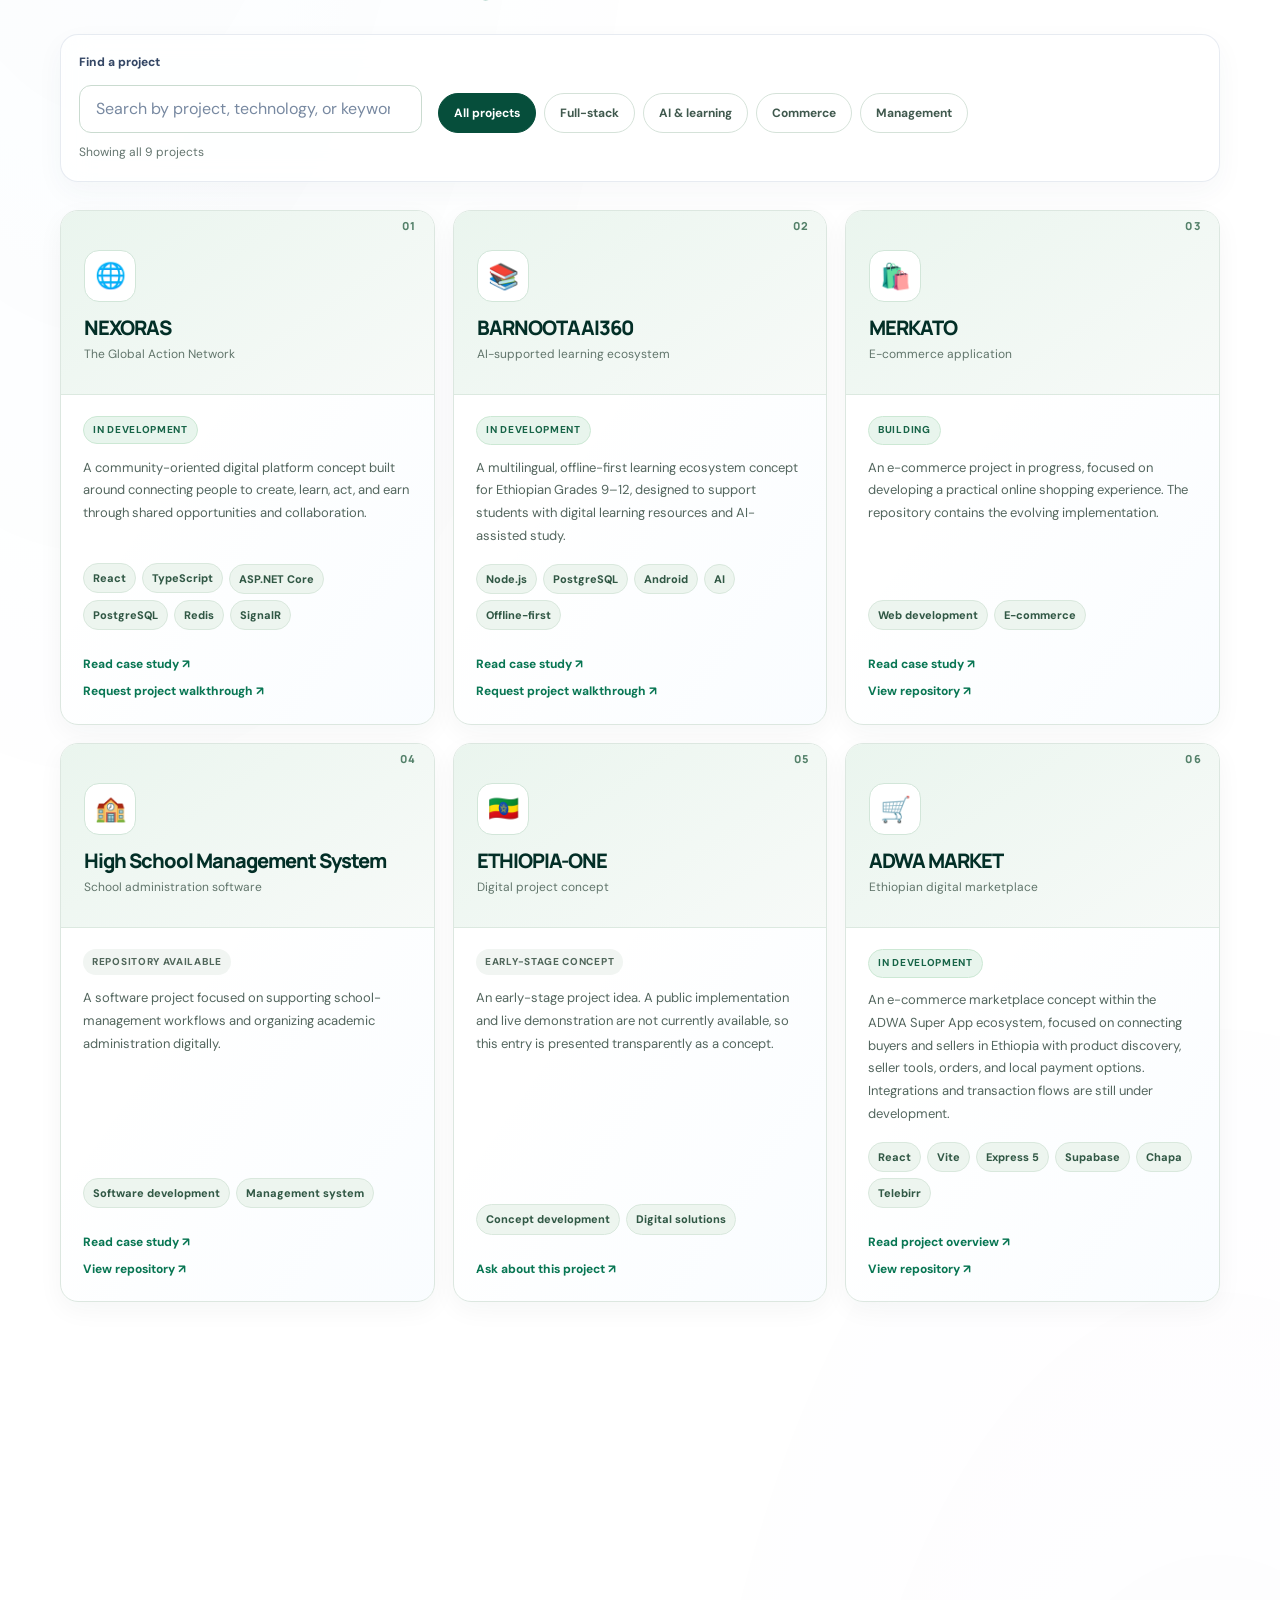
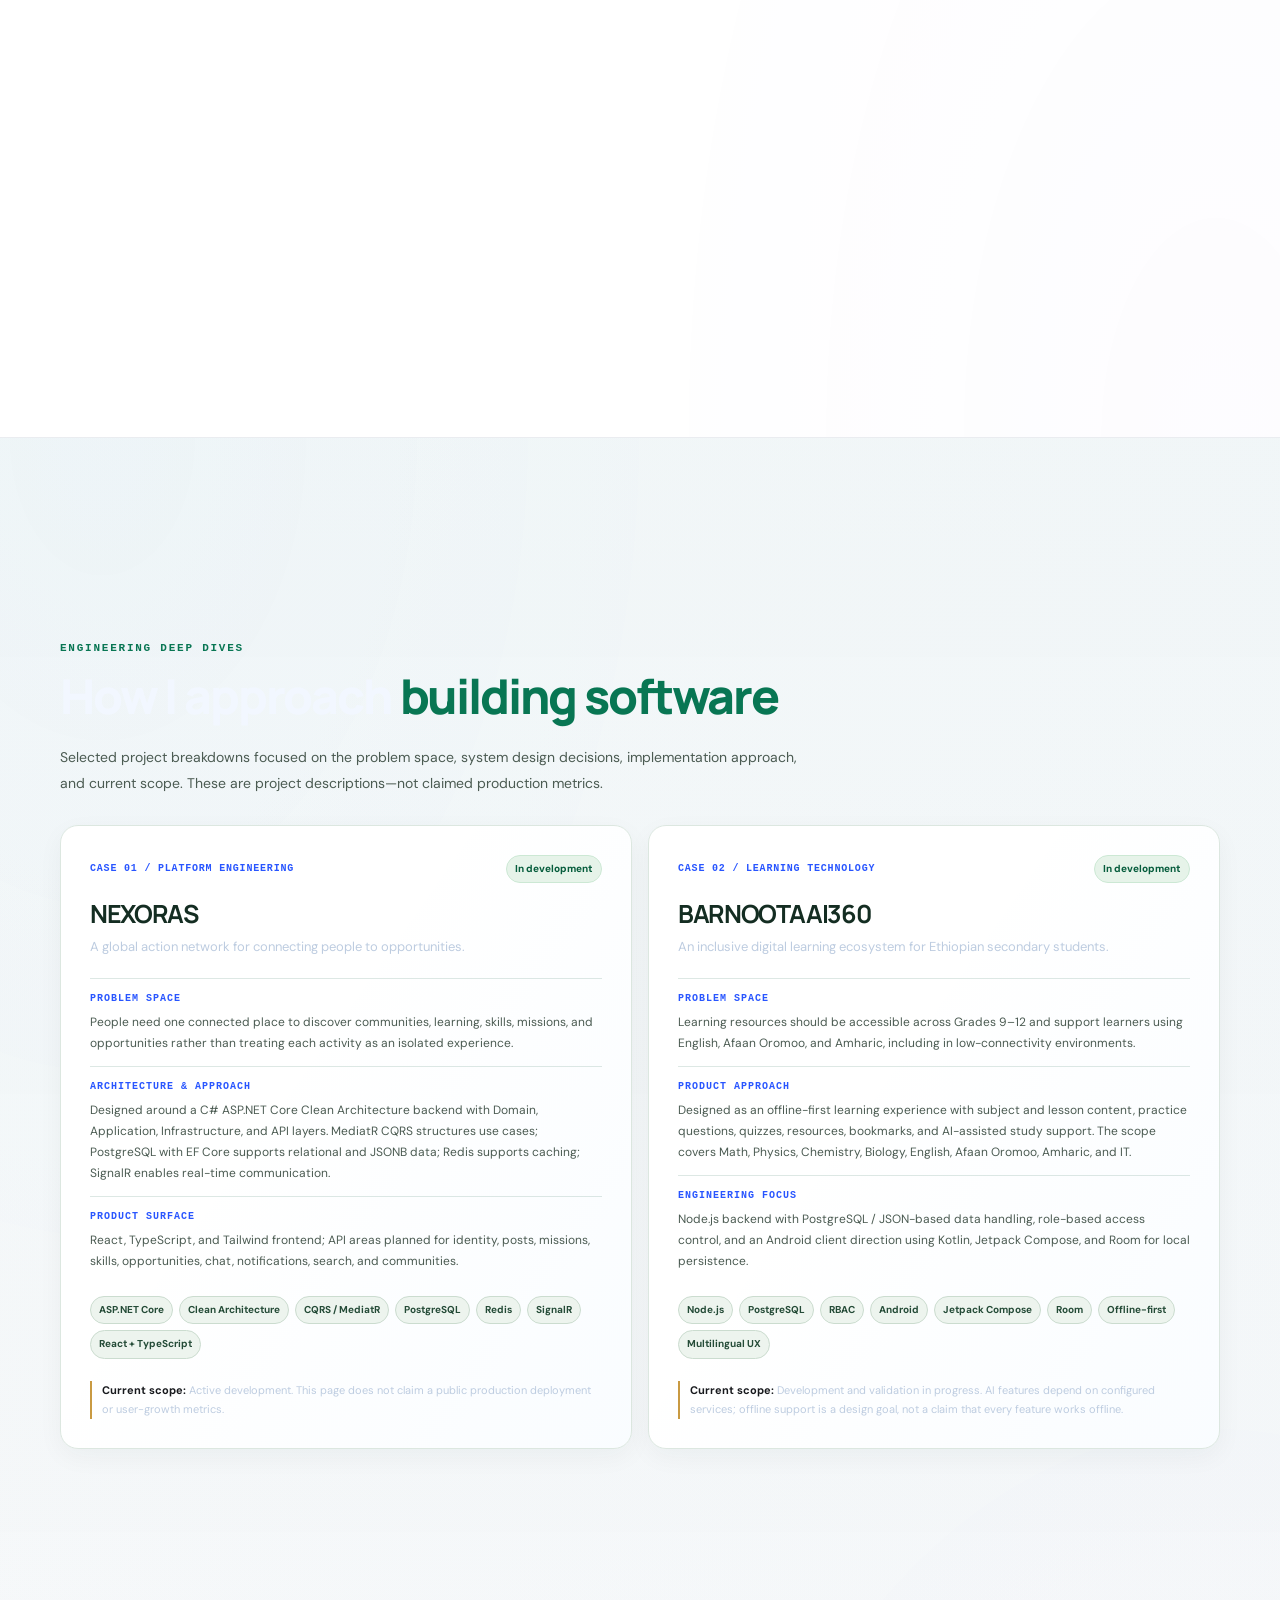
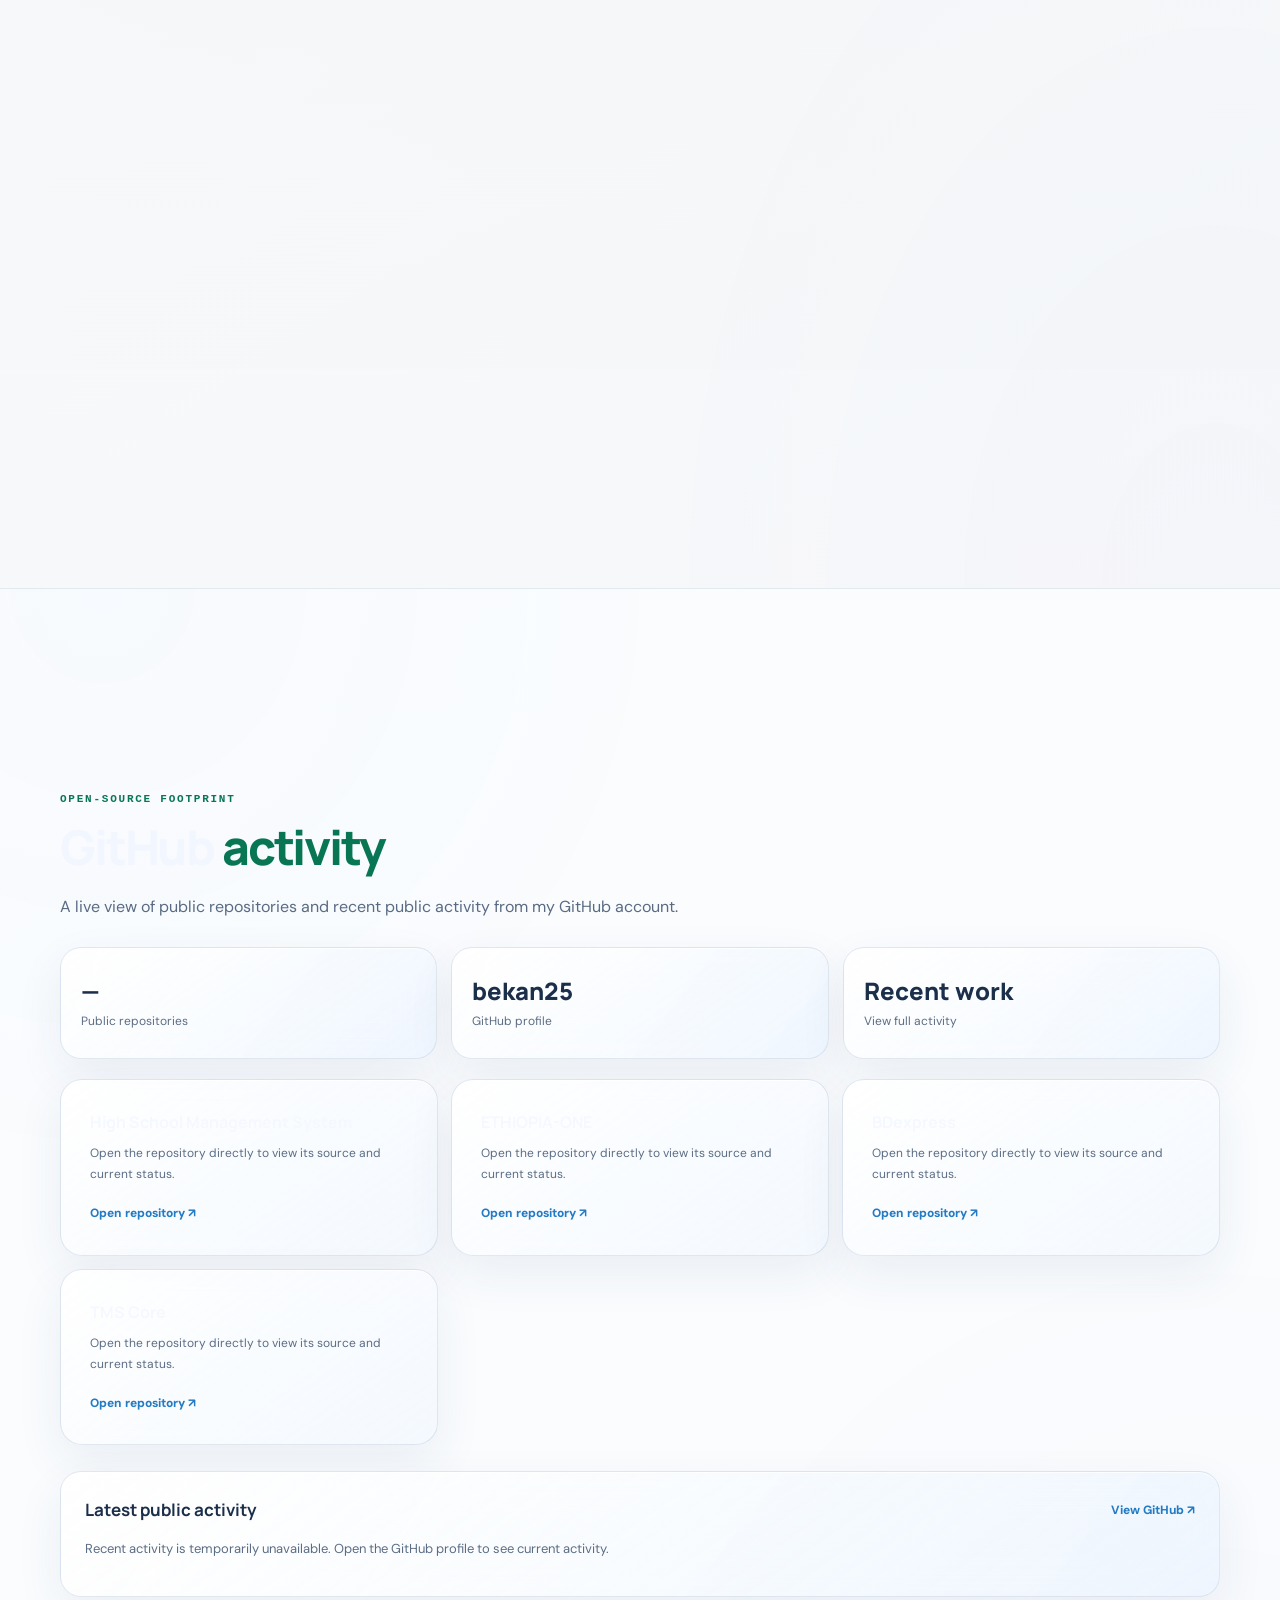
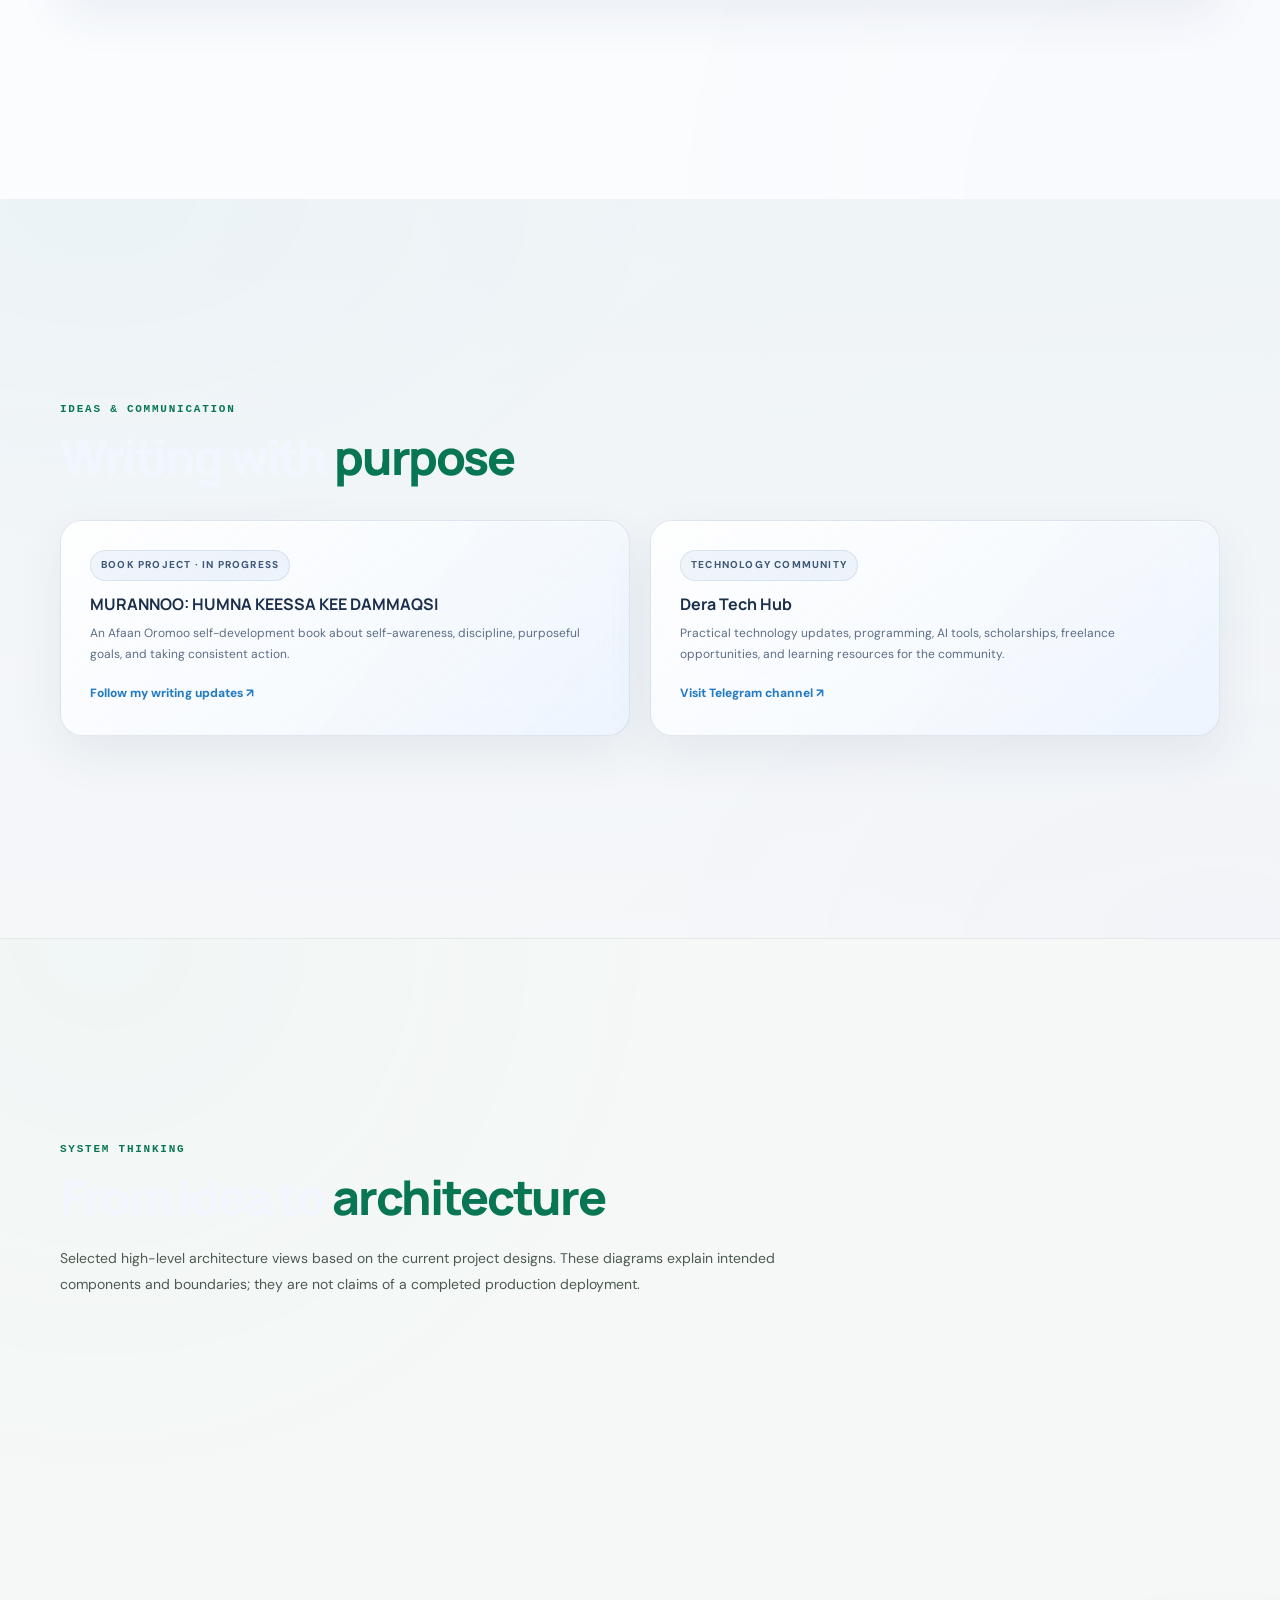
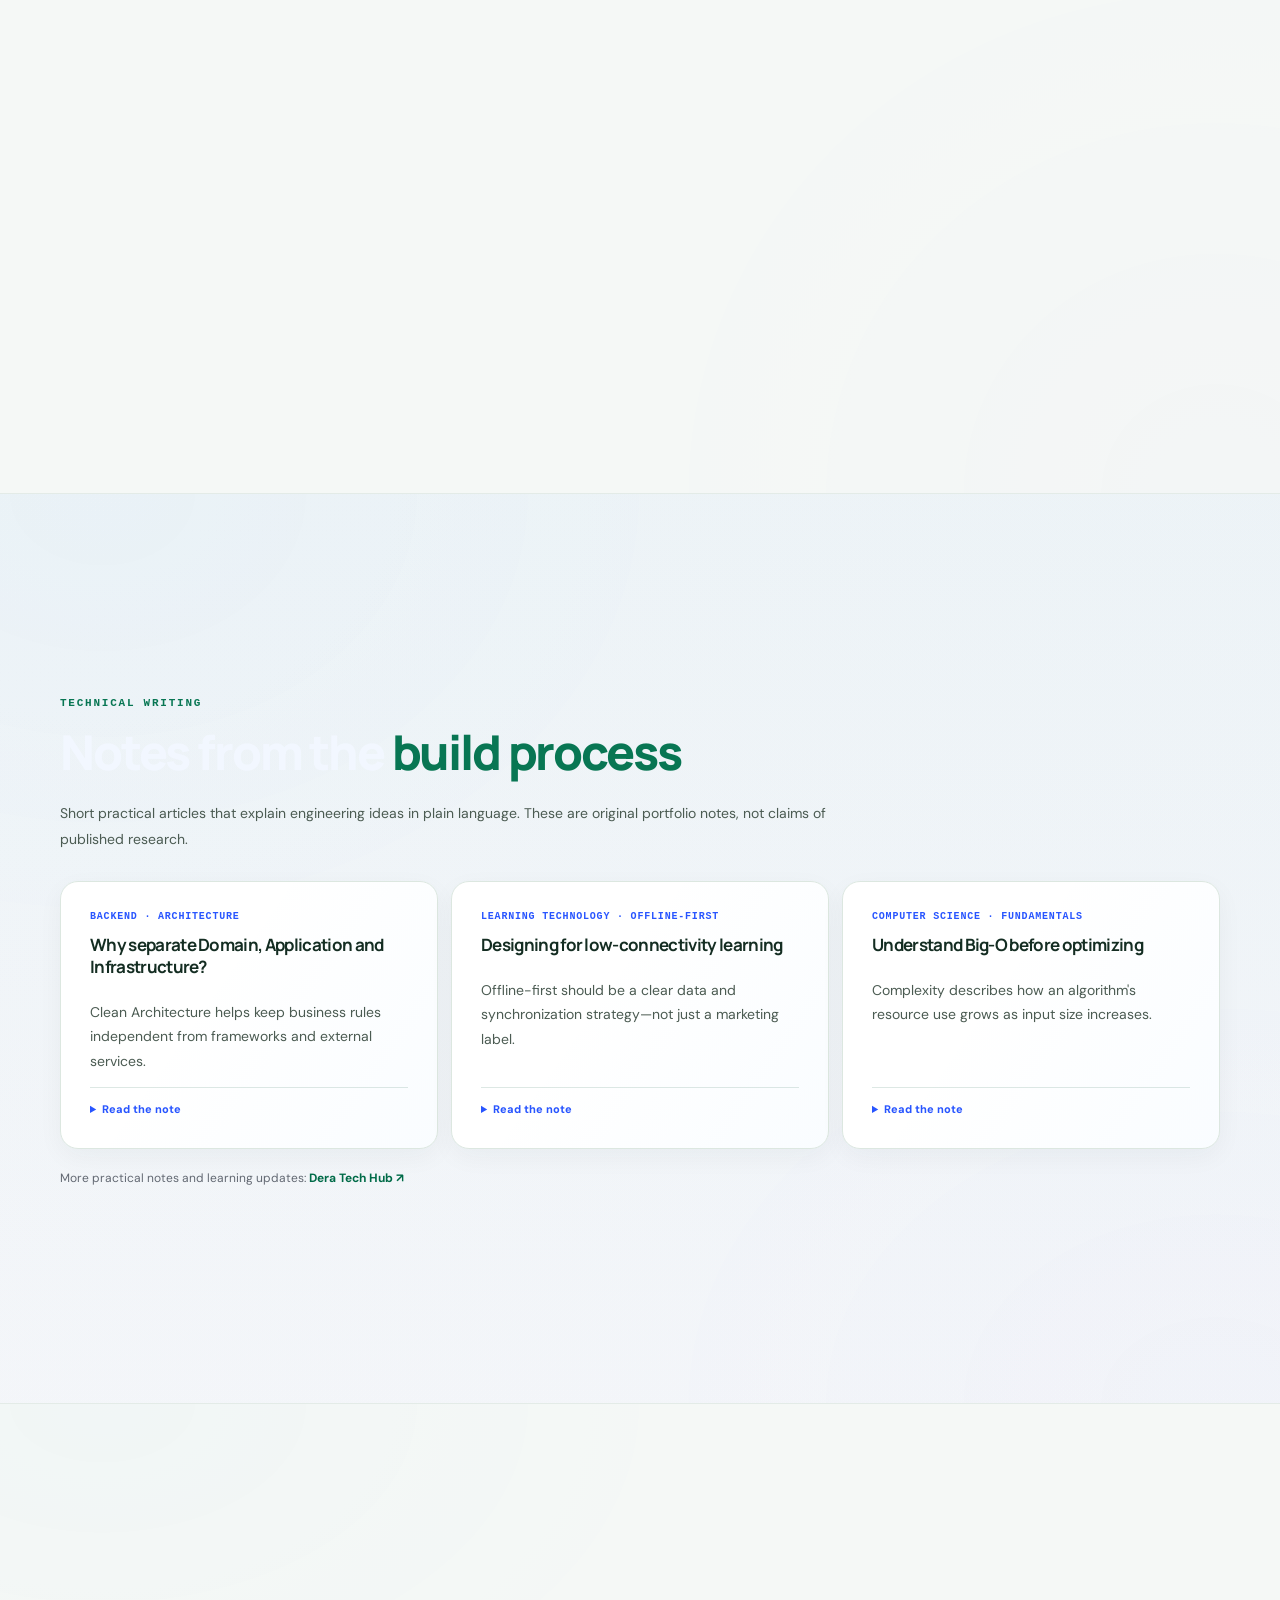
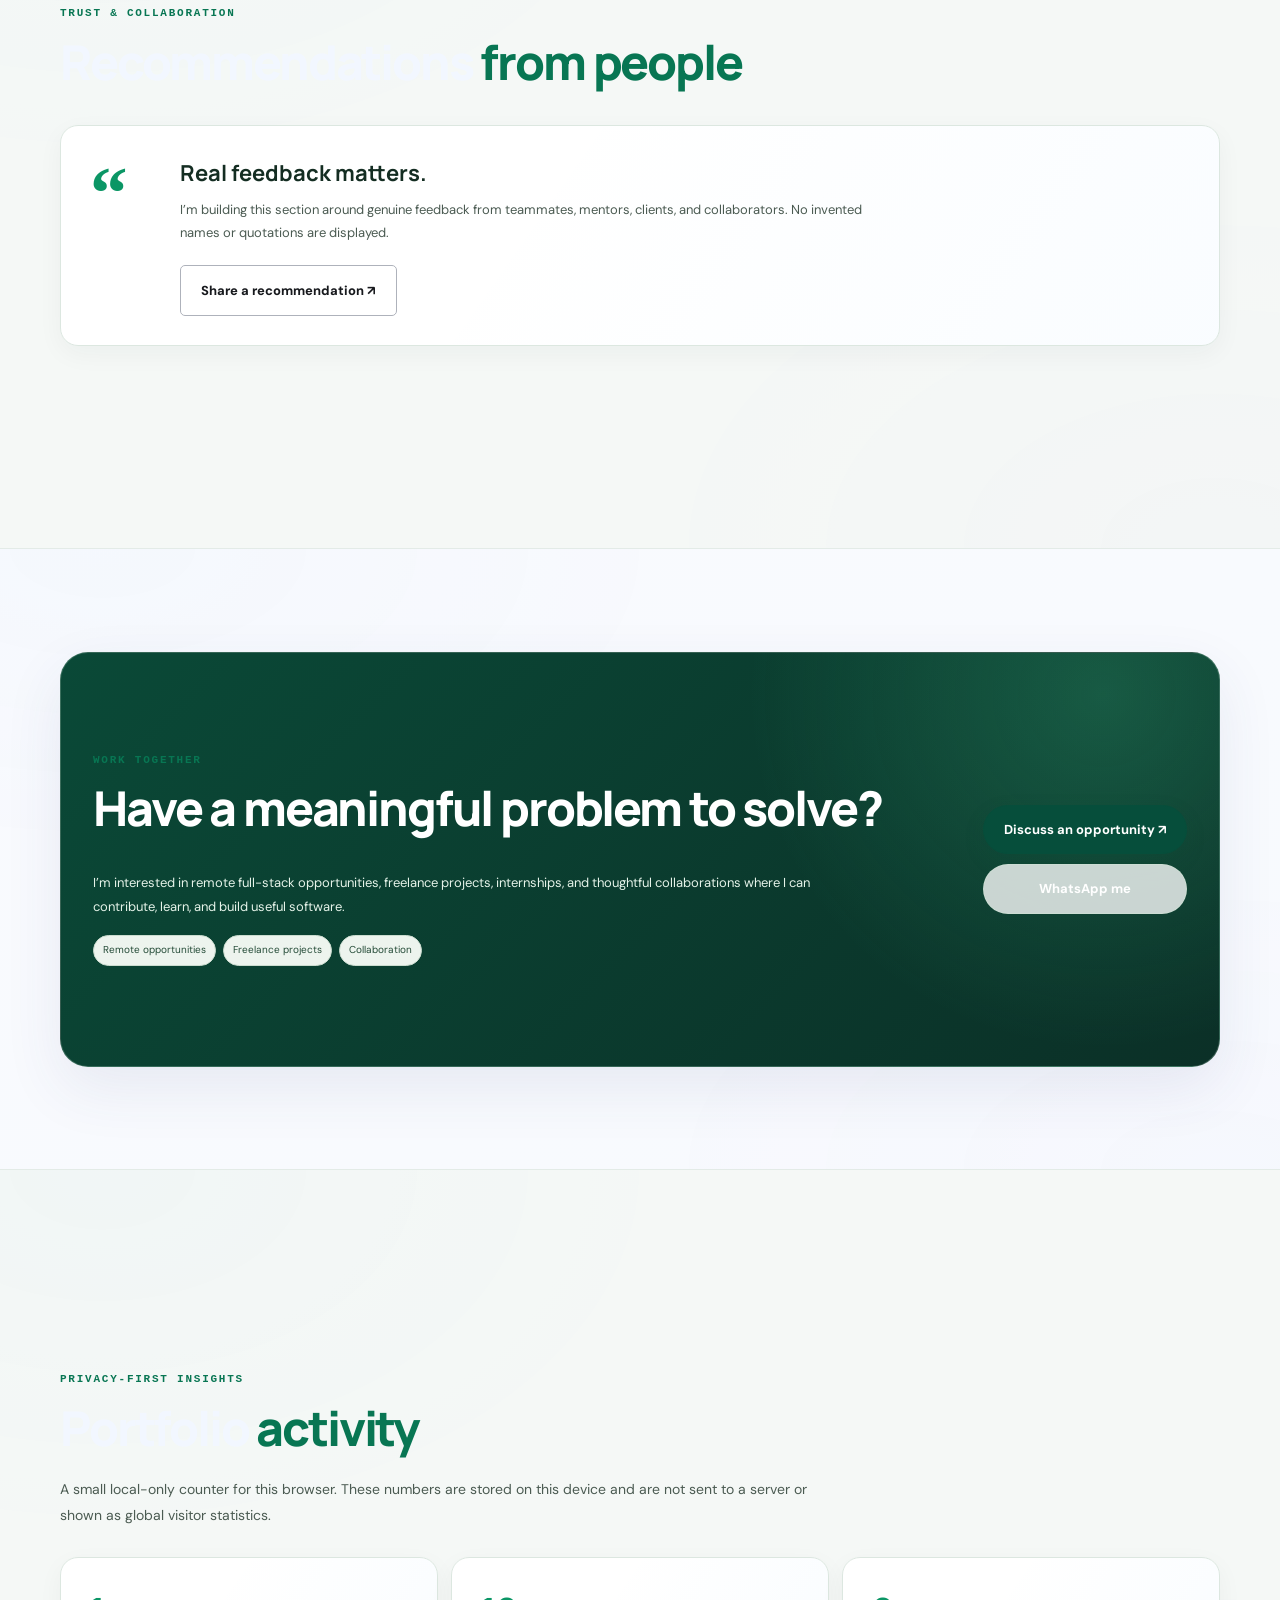
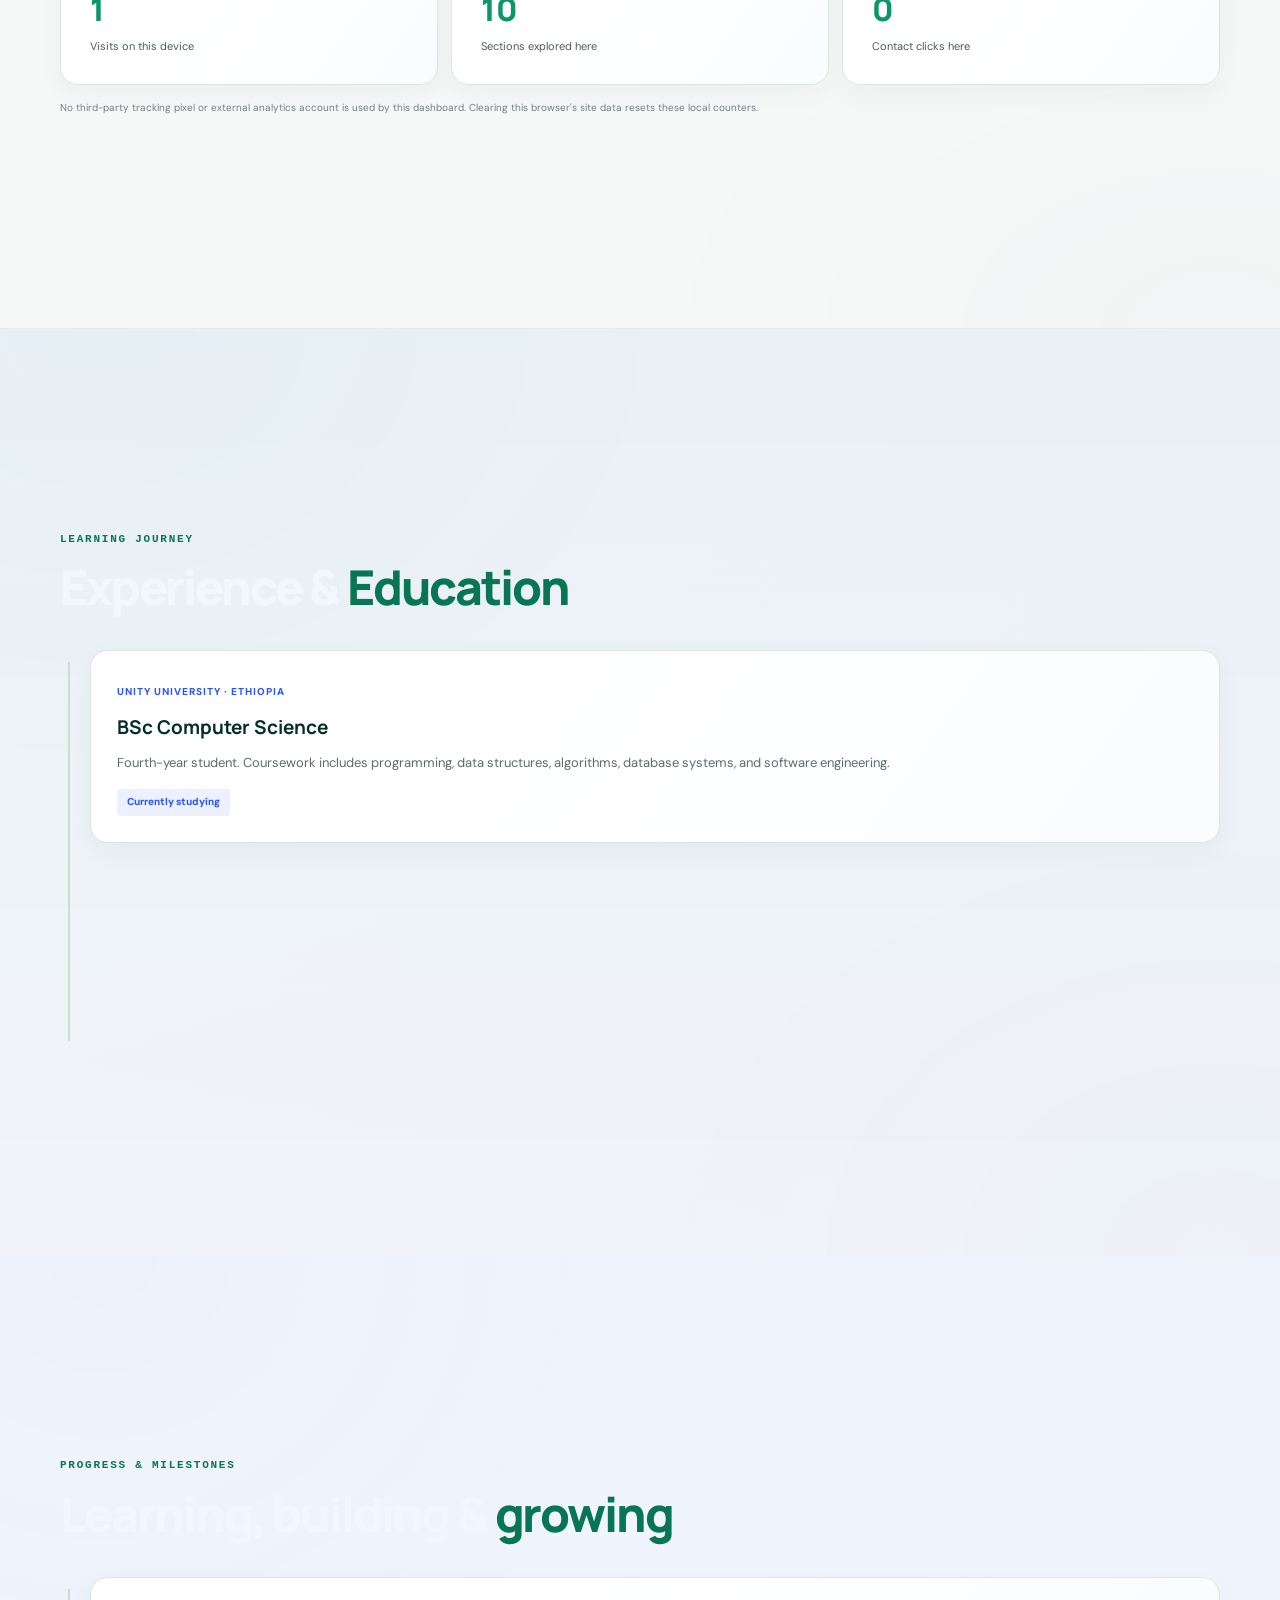
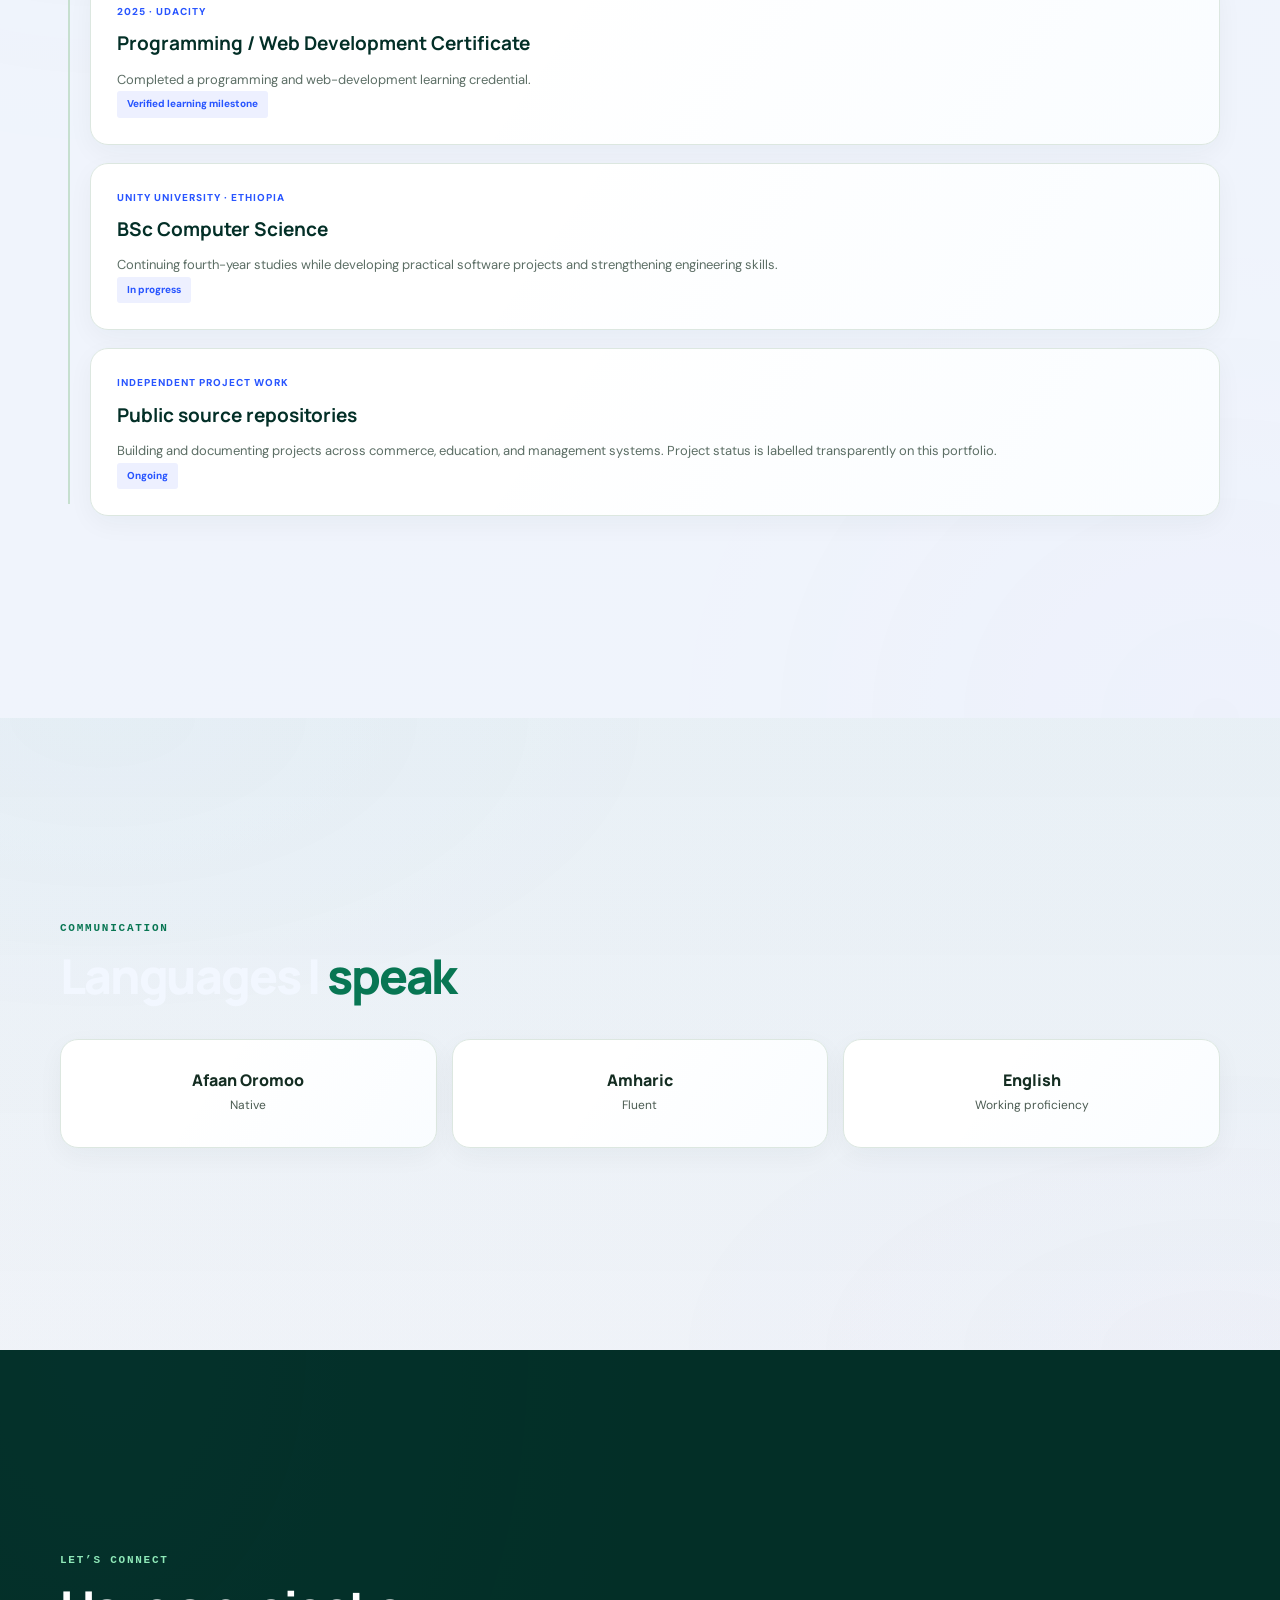
==== commit 001b678c: "Fix responsive navigation interactions and close controls" ====
--- a/index.html
+++ b/index.html
@@ -38,7 +38,7 @@
 </head>
 <body>
 <a class="skip-link" href="#main-content">Skip to main content</a>
-<nav class="site-nav" aria-label="Main navigation"><div class="wrap nav-inner"><a class="brand" href="#top" aria-label="D. Solomon home">D<span>.</span>SOLOMON</a><button class="menu" id="menu" type="button" aria-label="Open navigation" aria-expanded="false" aria-controls="navLinks"><span></span><span></span><span></span></button><ul class="nav-links" id="navLinks"><li><a href="#top">Home</a></li><li><a href="#about" data-i18n="navAbout">About</a></li><li><a href="#skills" data-i18n="navSkills">Skills</a></li><li><a href="#projects" data-i18n="navProjects">Projects</a></li><li><a href="#education">Experience</a></li><li><a href="#contact">Contact</a></li><li><a class="cv-link" href="assets/Dereje_Solomon_CV.pdf" download>Download CV <span aria-hidden="true">↓</span></a></li><li class="nav-utilities"><button class="nav-tool" id="langToggle" type="button" aria-label="Switch language">አ / EN</button><button class="nav-tool" id="themeToggle" type="button" aria-label="Switch color theme">◐ Theme</button><button class="nav-tool" id="installApp" type="button" hidden>Install app</button></li></ul></div></nav>
+<nav class="site-nav" aria-label="Main navigation"><div class="wrap nav-inner"><a class="brand" href="#top" aria-label="D. Solomon home">D<span>.</span>SOLOMON</a><button class="menu" id="menu" type="button" aria-label="Open navigation" aria-expanded="false" aria-controls="navLinks"><span></span><span></span><span></span></button><ul class="nav-links" id="navLinks"><li><a href="#top">Home</a></li><li><a href="#about" data-i18n="navAbout">About</a></li><li><a href="#skills" data-i18n="navSkills">Skills</a></li><li><a href="#projects" data-i18n="navProjects">Projects</a></li><li><a href="#education">Experience</a></li><li><a href="#contact">Contact</a></li><li><a class="cv-link" href="assets/Dereje_Solomon_CV.pdf" download>Download CV <span aria-hidden="true">↓</span></a></li><li class="nav-close-row"><button class="nav-close" id="navClose" type="button"><span aria-hidden="true">×</span> Close menu</button></li><li class="nav-utilities"><button class="nav-tool" id="langToggle" type="button" aria-label="Switch language">አ / EN</button><button class="nav-tool" id="themeToggle" type="button" aria-label="Switch color theme">◐ Theme</button><button class="nav-tool" id="installApp" type="button" hidden>Install app</button></li></ul></div></nav>
 <main id="main-content" tabindex="-1">
 <div class="wrap hero" id="top">
 <div><div class="eyebrow"><span class="dot"></span> Open to remote opportunities</div><h1>Dereje <span>Solomon</span></h1><p class="hero-position">Software Engineer <span aria-hidden="true">·</span> Full-Stack Developer <span aria-hidden="true">·</span> Technology Enthusiast</p><div class="roles"><span class="role">Full-Stack Development</span><span class="role">Software Engineering</span><span class="role">AI-supported Learning</span></div><p class="lead" data-i18n="heroLead">I’m a fourth-year Computer Science student at Unity University, passionate about building useful software, web applications, and AI-supported learning experiences. I enjoy turning real problems into clear, practical digital solutions.</p><div class="actions"><a class="btn primary" href="#projects">Explore my work ↗</a><a class="btn secondary" href="assets/Dereje_Solomon_CV.pdf" download>Download CV ↓</a><a class="btn secondary" href="mailto:derejesolomon363@gmail.com">Get in touch</a></div></div>
@@ -171,19 +171,38 @@
 "use strict";
 const menu=document.getElementById("menu");
 const nav=document.getElementById("navLinks");
+const navClose=document.getElementById("navClose");
+const siteNav=document.querySelector(".site-nav");
+function setNavigationOpen(open,{restoreFocus=false}={}){
+  if(!menu||!nav)return;
+  nav.classList.toggle("open",open);
+  menu.setAttribute("aria-expanded",String(open));
+  menu.setAttribute("aria-label",open?"Close navigation":"Open navigation");
+  nav.setAttribute("aria-hidden",String(!open && window.matchMedia("(max-width: 1100px)").matches));
+  if(open){
+    const firstLink=nav.querySelector('a[href^="#"]');
+    if(window.matchMedia("(max-width: 1100px)").matches) firstLink?.focus({preventScroll:true});
+  }else if(restoreFocus && window.matchMedia("(max-width: 1100px)").matches){
+    menu.focus({preventScroll:true});
+  }
+}
 if(menu&&nav){
-  menu.addEventListener("click",()=>{
-    const open=nav.classList.toggle("open");
-    menu.setAttribute("aria-expanded",String(open));
-    menu.setAttribute("aria-label",open?"Close navigation":"Open navigation");
-    
+  menu.setAttribute("aria-expanded","false");
+  nav.classList.remove("open");
+  nav.setAttribute("aria-hidden",String(window.matchMedia("(max-width: 1100px)").matches));
+  menu.addEventListener("click",()=>setNavigationOpen(menu.getAttribute("aria-expanded")!=="true"));
+  navClose?.addEventListener("click",()=>setNavigationOpen(false,{restoreFocus:true}));
+  nav.querySelectorAll('a[href^="#"]').forEach(link=>link.addEventListener("click",()=>setNavigationOpen(false)));
+  document.addEventListener("pointerdown",event=>{
+    if(menu.getAttribute("aria-expanded")==="true" && siteNav && !siteNav.contains(event.target)) setNavigationOpen(false);
   });
-  nav.querySelectorAll("a").forEach(link=>link.addEventListener("click",()=>{
-    nav.classList.remove("open");
-    menu.setAttribute("aria-expanded","false");
-    menu.setAttribute("aria-label","Open navigation");
-    
-  }));
+  document.addEventListener("keydown",event=>{
+    if(event.key==="Escape" && menu.getAttribute("aria-expanded")==="true") setNavigationOpen(false,{restoreFocus:true});
+  });
+  window.matchMedia("(min-width: 1101px)").addEventListener?.("change",event=>{
+    if(event.matches) setNavigationOpen(false);
+    nav.setAttribute("aria-hidden","false");
+  });
 }
 const year=document.getElementById("year");
 if(year) year.textContent=String(new Date().getFullYear());
--- a/assets/css/premium.css
+++ b/assets/css/premium.css
@@ -2189,3 +2189,26 @@
 html[data-theme="dark"] .skills,html[data-theme="dark"] .education,html[data-theme="dark"] .case-studies,html[data-theme="dark"] .architecture,html[data-theme="dark"] .analytics,html[data-theme="dark"] .insights,html[data-theme="dark"] .testimonials{background:#08251b!important}
 html[data-theme="dark"] .about,html[data-theme="dark"] .projects,html[data-theme="dark"] .languages{background:#061b15!important}
 html[data-theme="dark"] .project-search,html[data-theme="dark"] nav .nav-links,html[data-theme="dark"] nav .menu{background:#0d3024!important;color:#e8f3ec!important;border-color:#285640!important}
+
+/* Interaction states and timeline refinements */
+.reveal-ready{opacity:0;transform:translateY(16px);transition:opacity .55s ease,transform .55s ease}
+.reveal-ready.is-visible{opacity:1;transform:translateY(0)}
+.edu-grid{position:relative;grid-template-columns:1fr!important;gap:18px!important;padding-left:30px!important}
+.edu-grid:before{content:"";position:absolute;left:8px;top:12px;bottom:12px;width:2px;background:#c6dfcf}
+.edu{position:relative}
+.edu:before{content:"";position:absolute;left:-30px;top:30px;width:12px;height:12px;border:3px solid #fff;border-radius:50%;background:#10b981;box-shadow:0 0 0 2px #a9cfb7}
+.site-footer{background:#02231d!important;color:#d7e8de!important;padding:54px 0 24px!important}
+.footer-grid{display:grid;grid-template-columns:1.5fr 1fr 1fr;gap:36px}
+.footer-brand .brand{color:#fff!important;font:800 22px Manrope,sans-serif;letter-spacing:-.06em;text-decoration:none}
+.footer-brand .brand span{color:#10b981}
+.footer-brand p{max-width:330px;margin:14px 0 0;color:#b7cfc2;font-size:13px;line-height:1.8}
+.footer-nav,.footer-social{display:flex;flex-direction:column;align-items:flex-start;gap:9px}
+.footer-nav strong,.footer-social strong{color:#fff;font:750 13px Manrope,sans-serif;margin-bottom:4px}
+.footer-nav a,.footer-social a{color:#c6ddd0!important;font-size:12px;text-decoration:none}
+.footer-nav a:hover,.footer-social a:hover{color:#8ce5b5!important}
+.footer-bottom{grid-column:1/-1;display:flex;justify-content:space-between;gap:16px;align-items:center;padding-top:20px;border-top:1px solid rgba(220,244,229,.16);color:#a9c1b3;font-size:11px}
+.footer-bottom a{color:#8ce5b5!important;text-decoration:none}
+@media(max-width:600px){.footer-grid{grid-template-columns:1fr 1fr;gap:26px}.footer-brand{grid-column:1/-1}.footer-bottom{flex-direction:column;align-items:flex-start}}
+@media(prefers-reduced-motion:reduce){.reveal-ready{opacity:1;transform:none;transition:none}}
+html[data-theme="dark"] .edu-grid:before{background:#326b4e}
+html[data-theme="dark"] .edu:before{border-color:#0d3024}
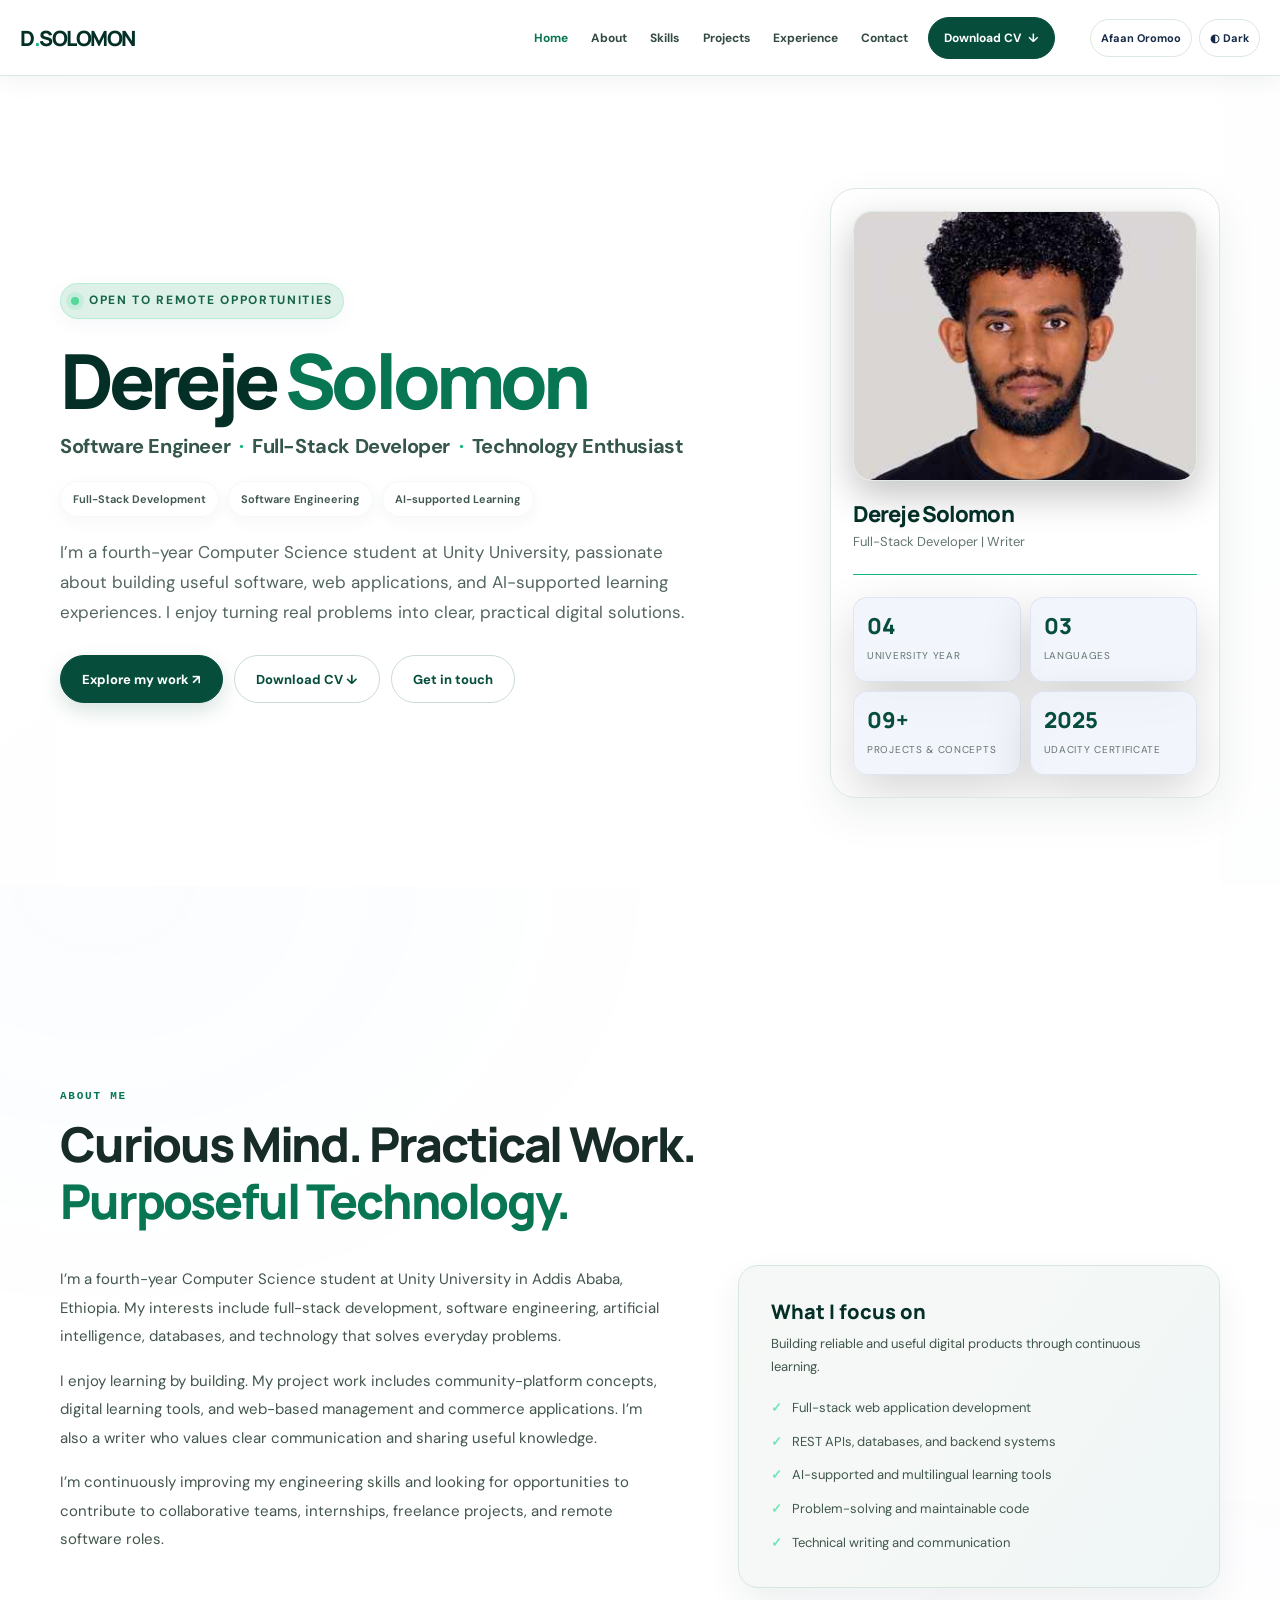
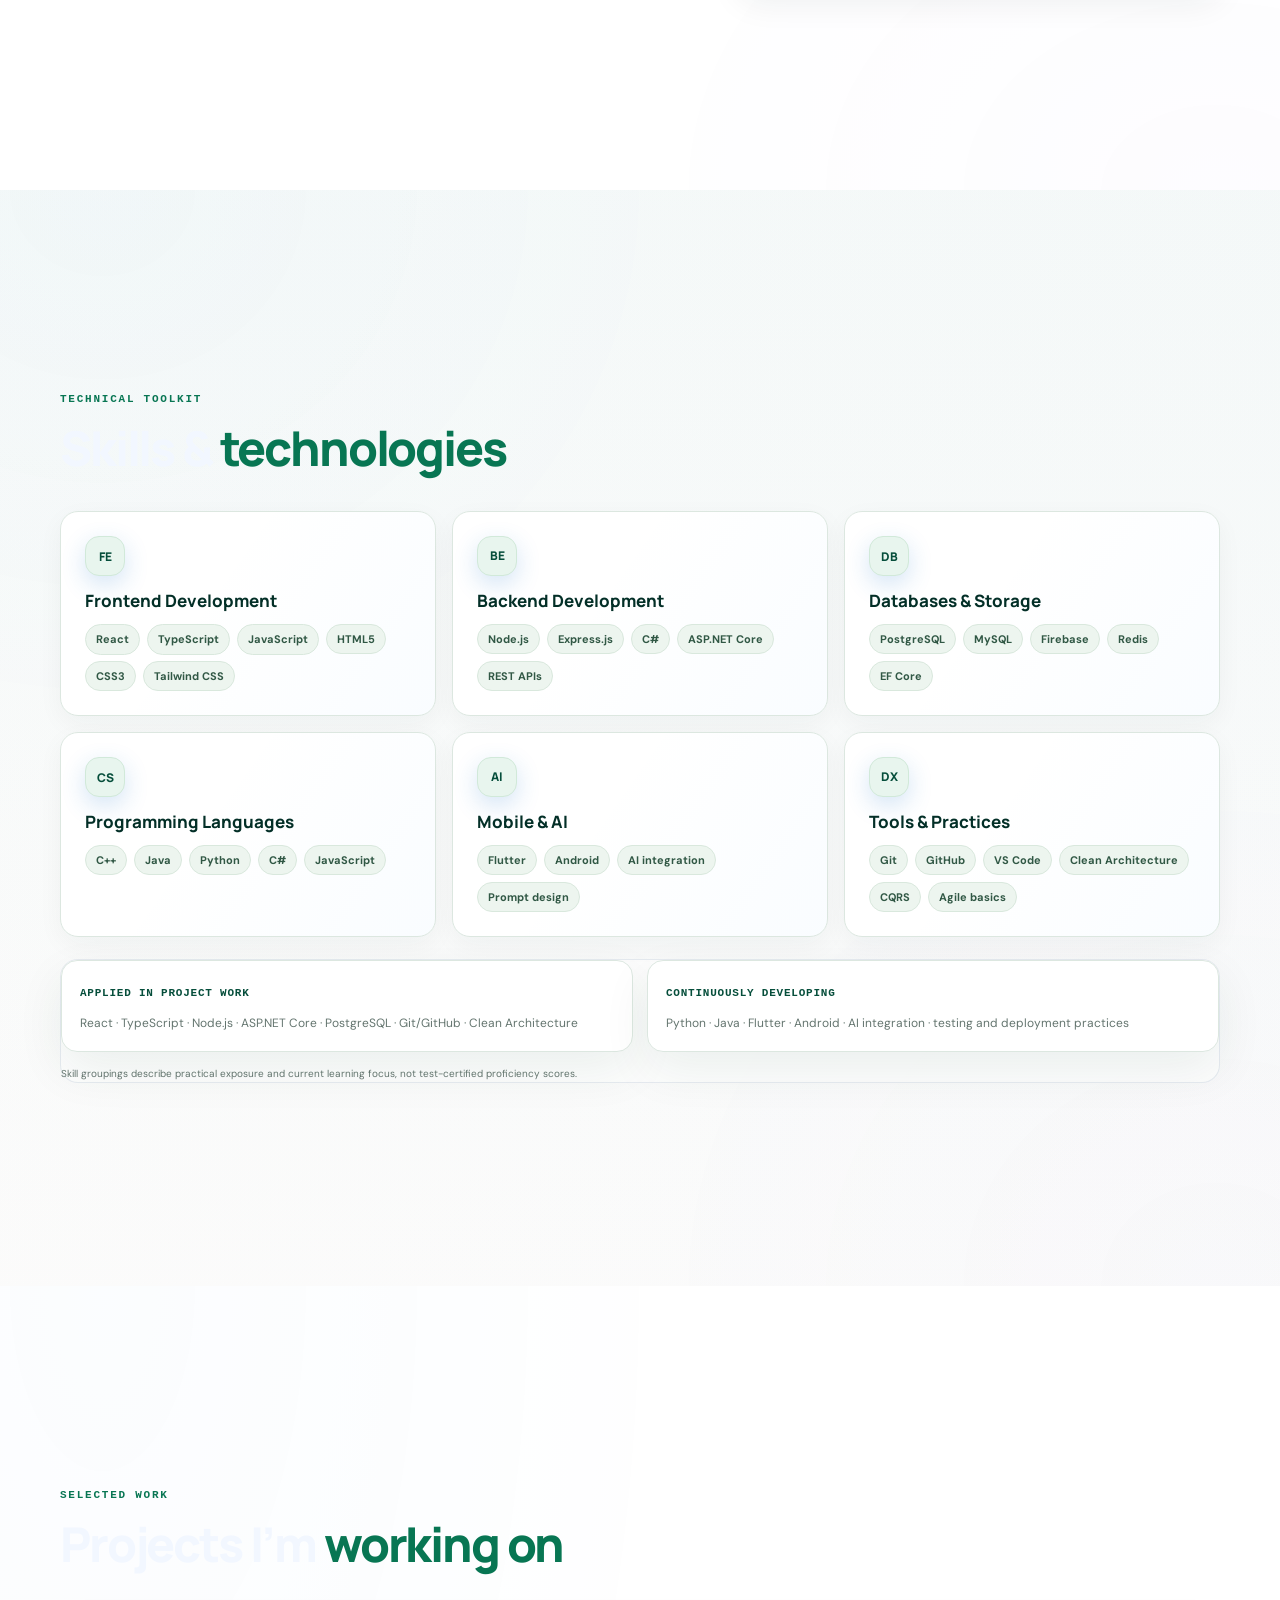
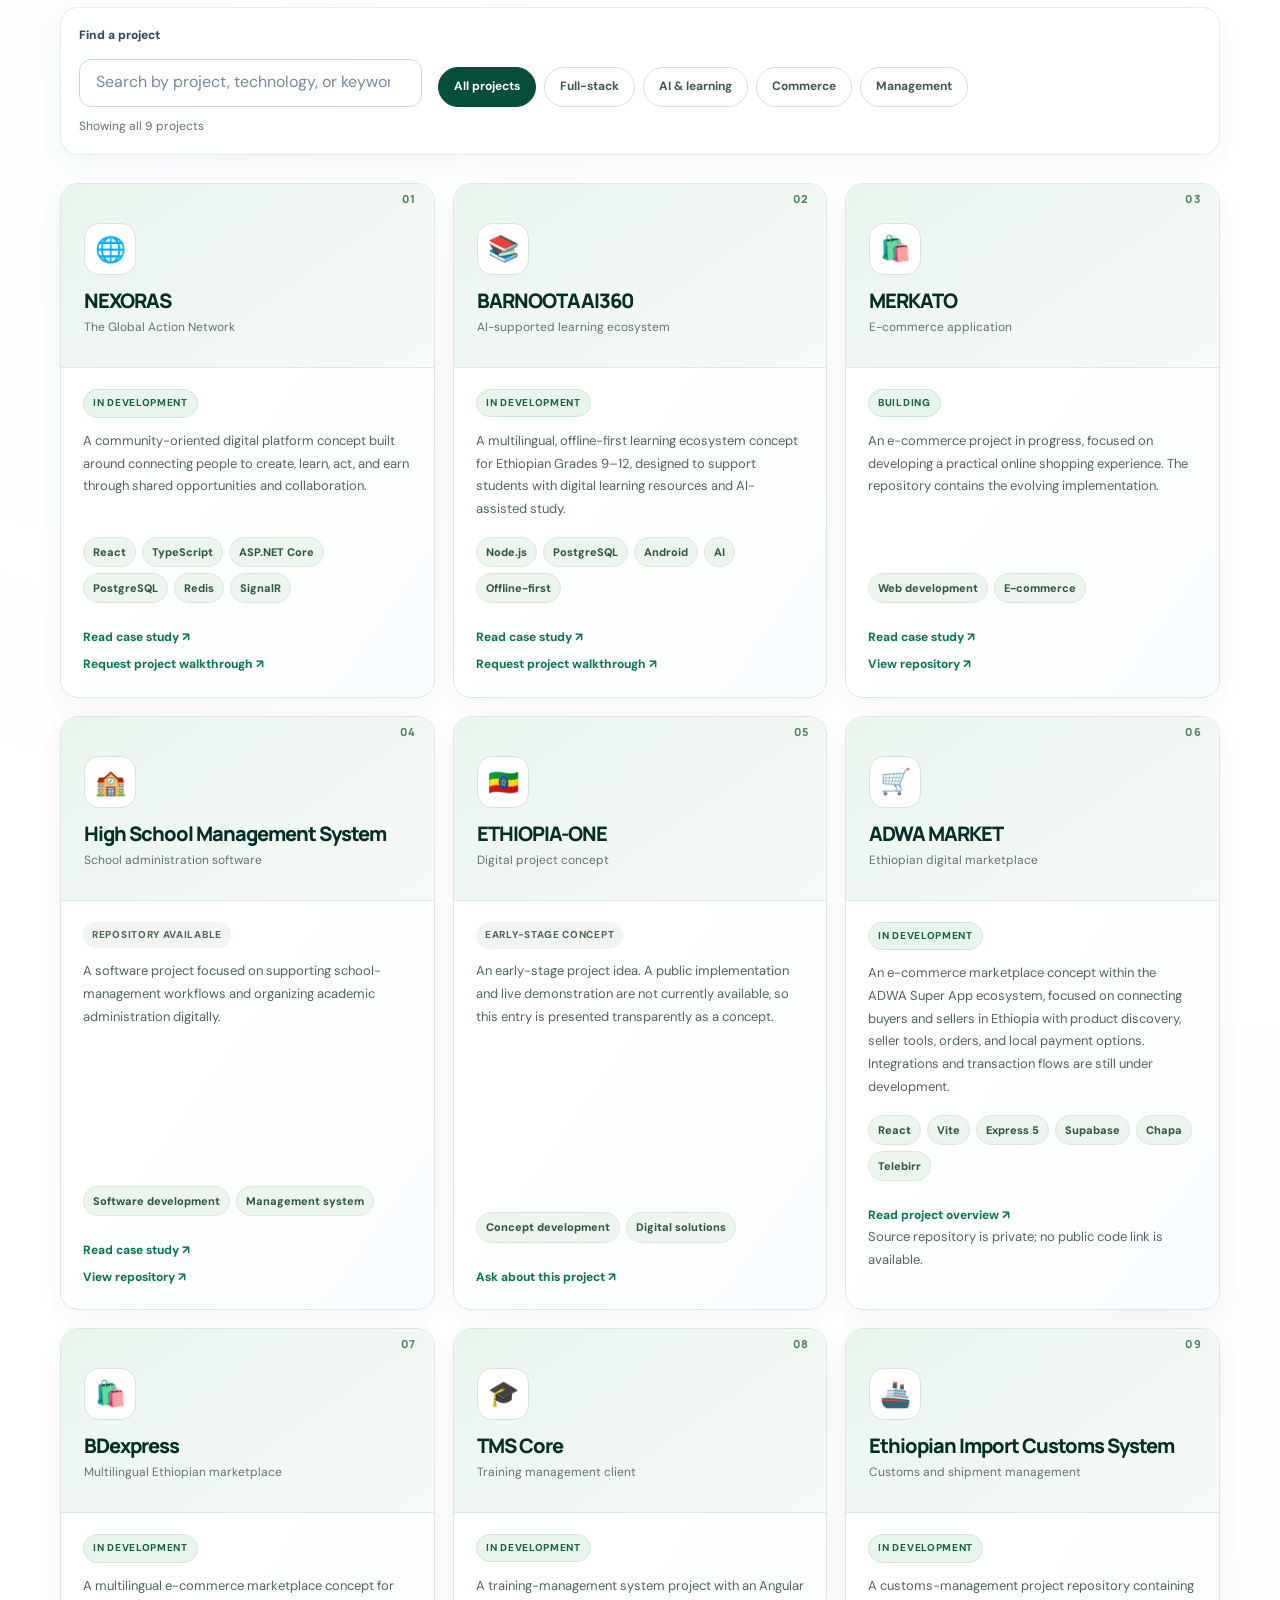
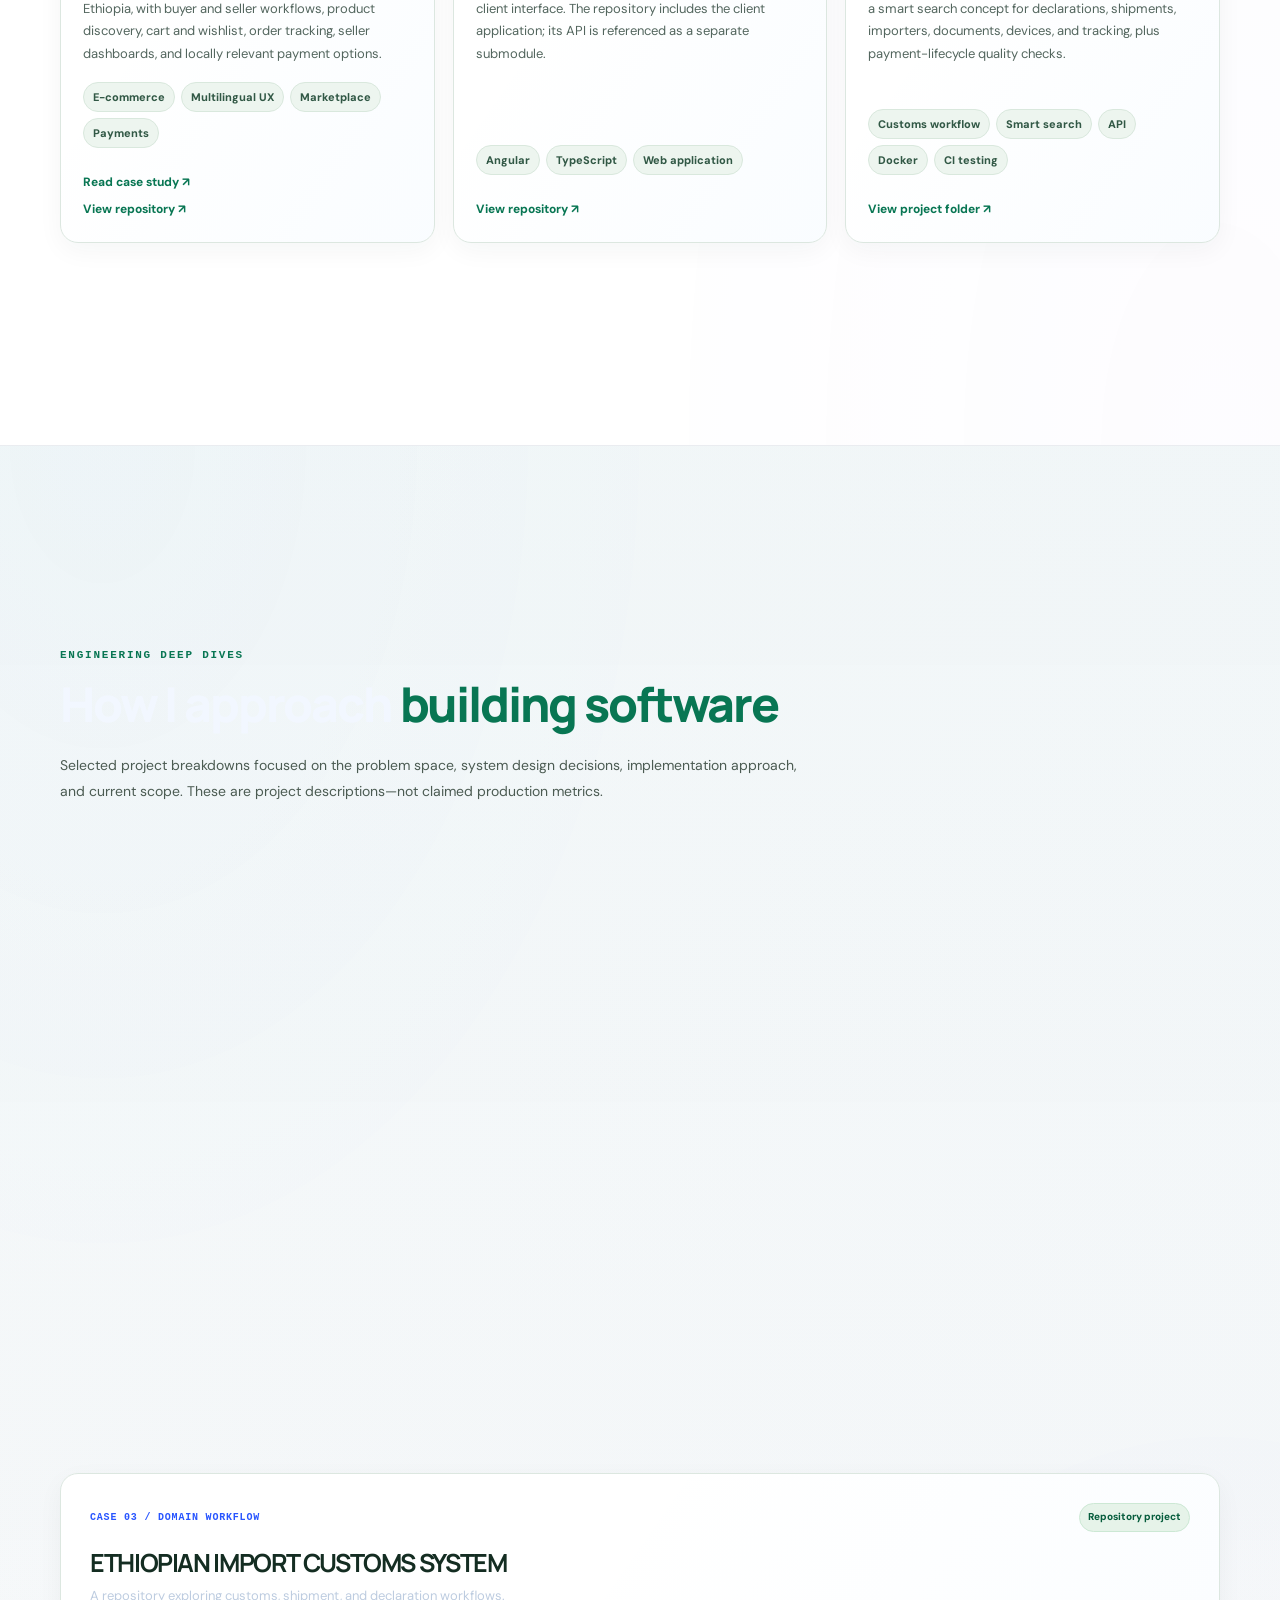
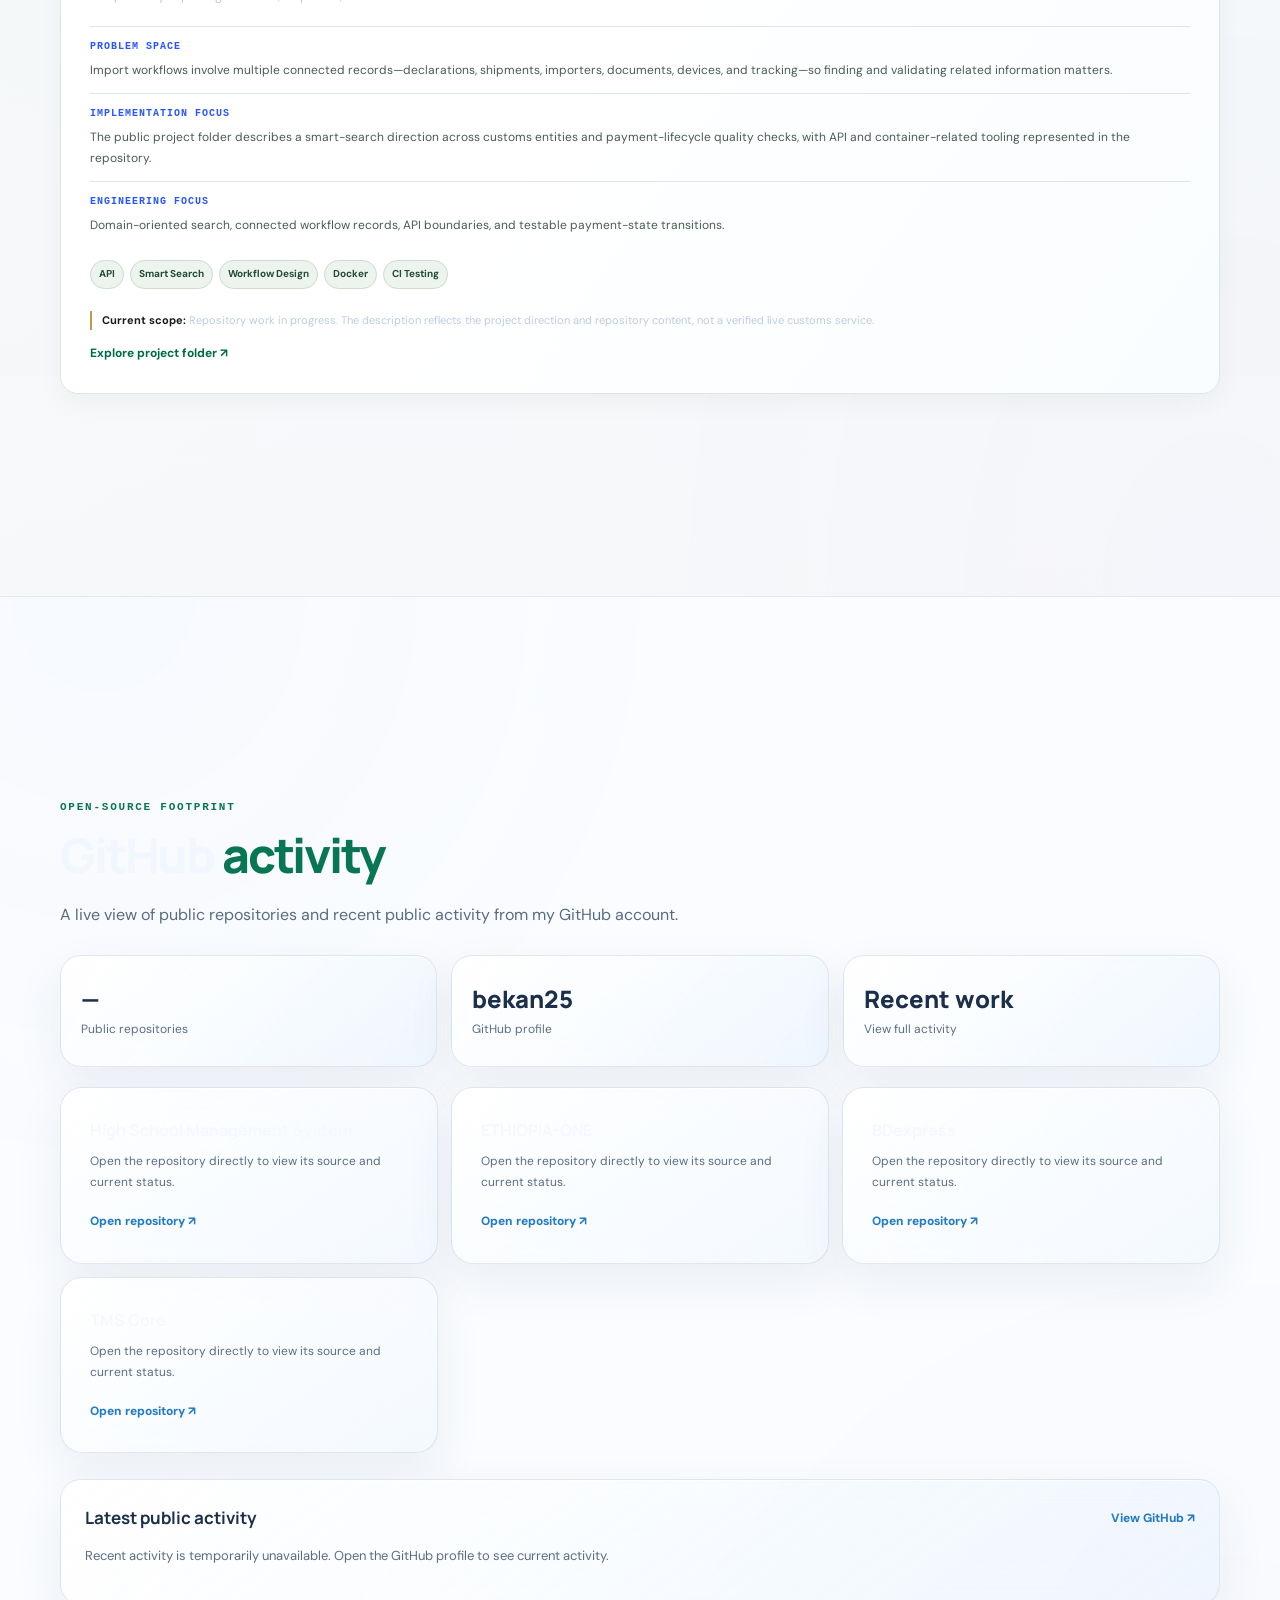
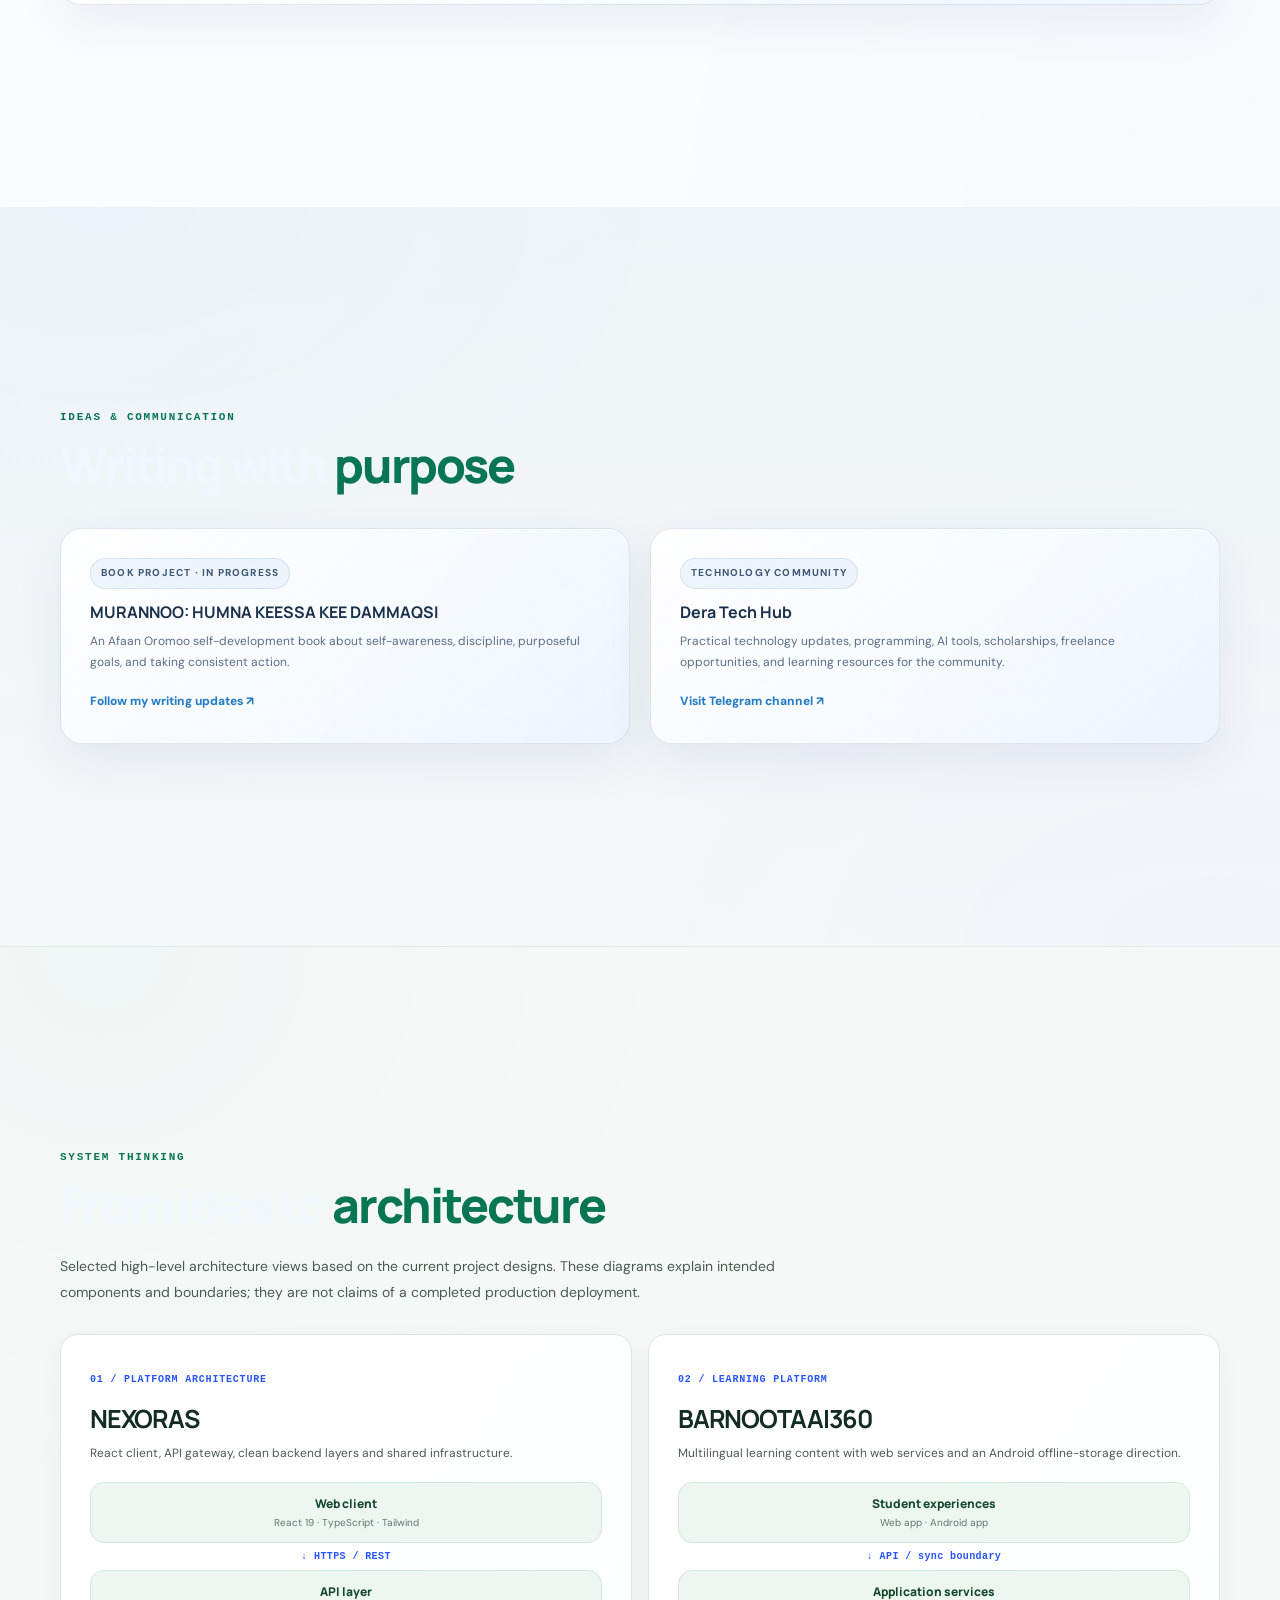
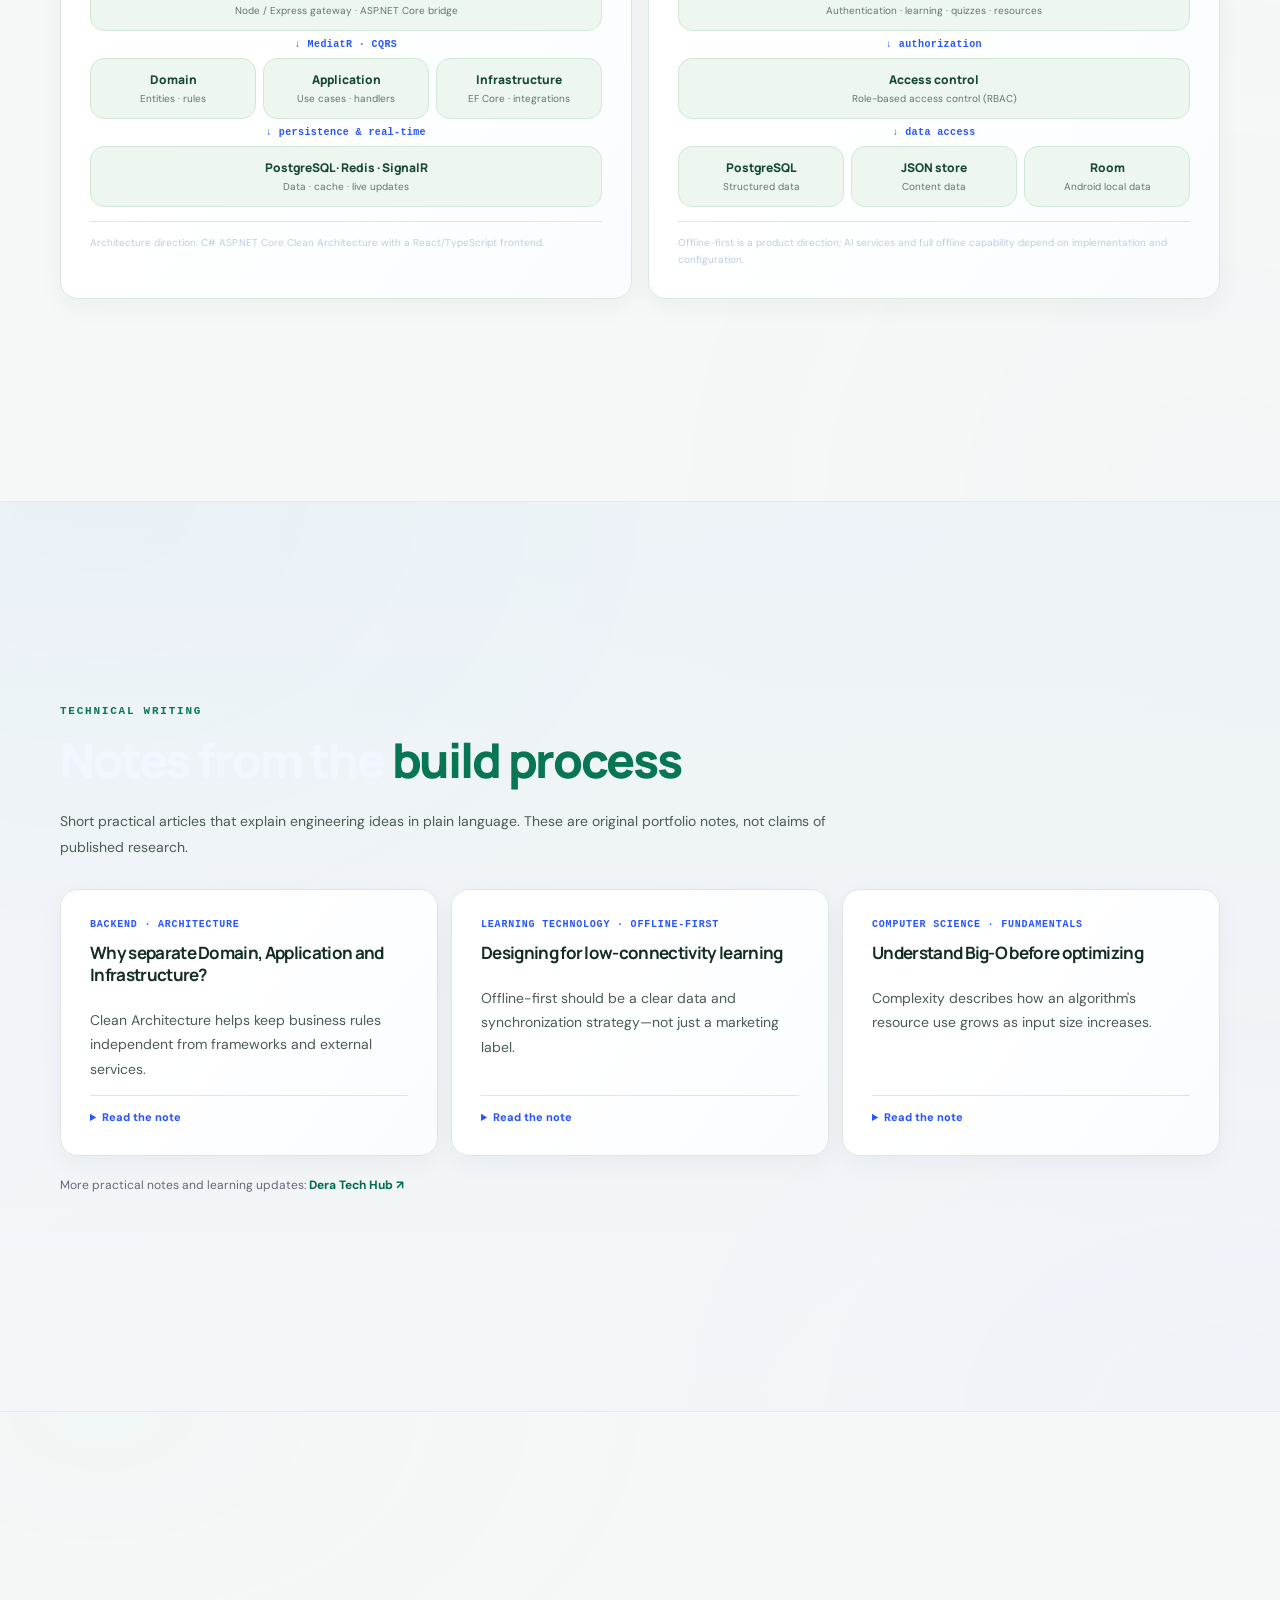
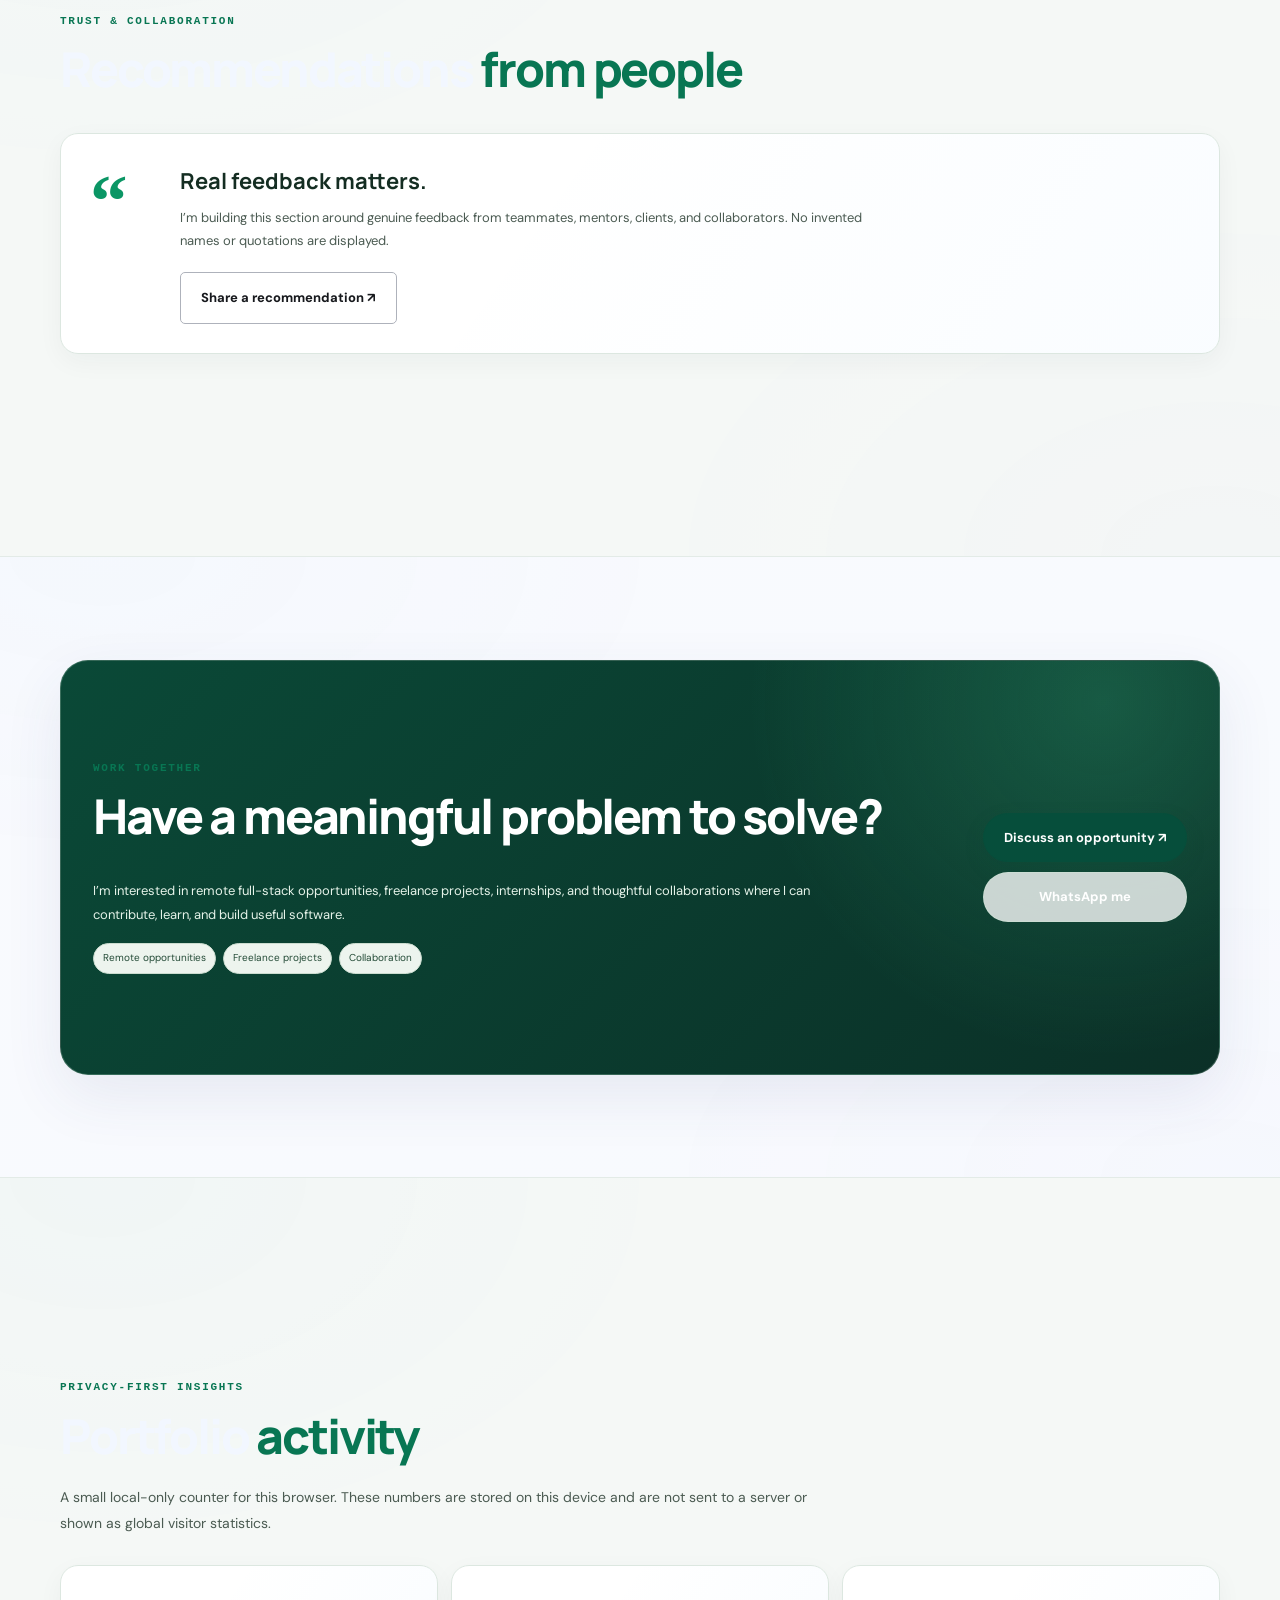
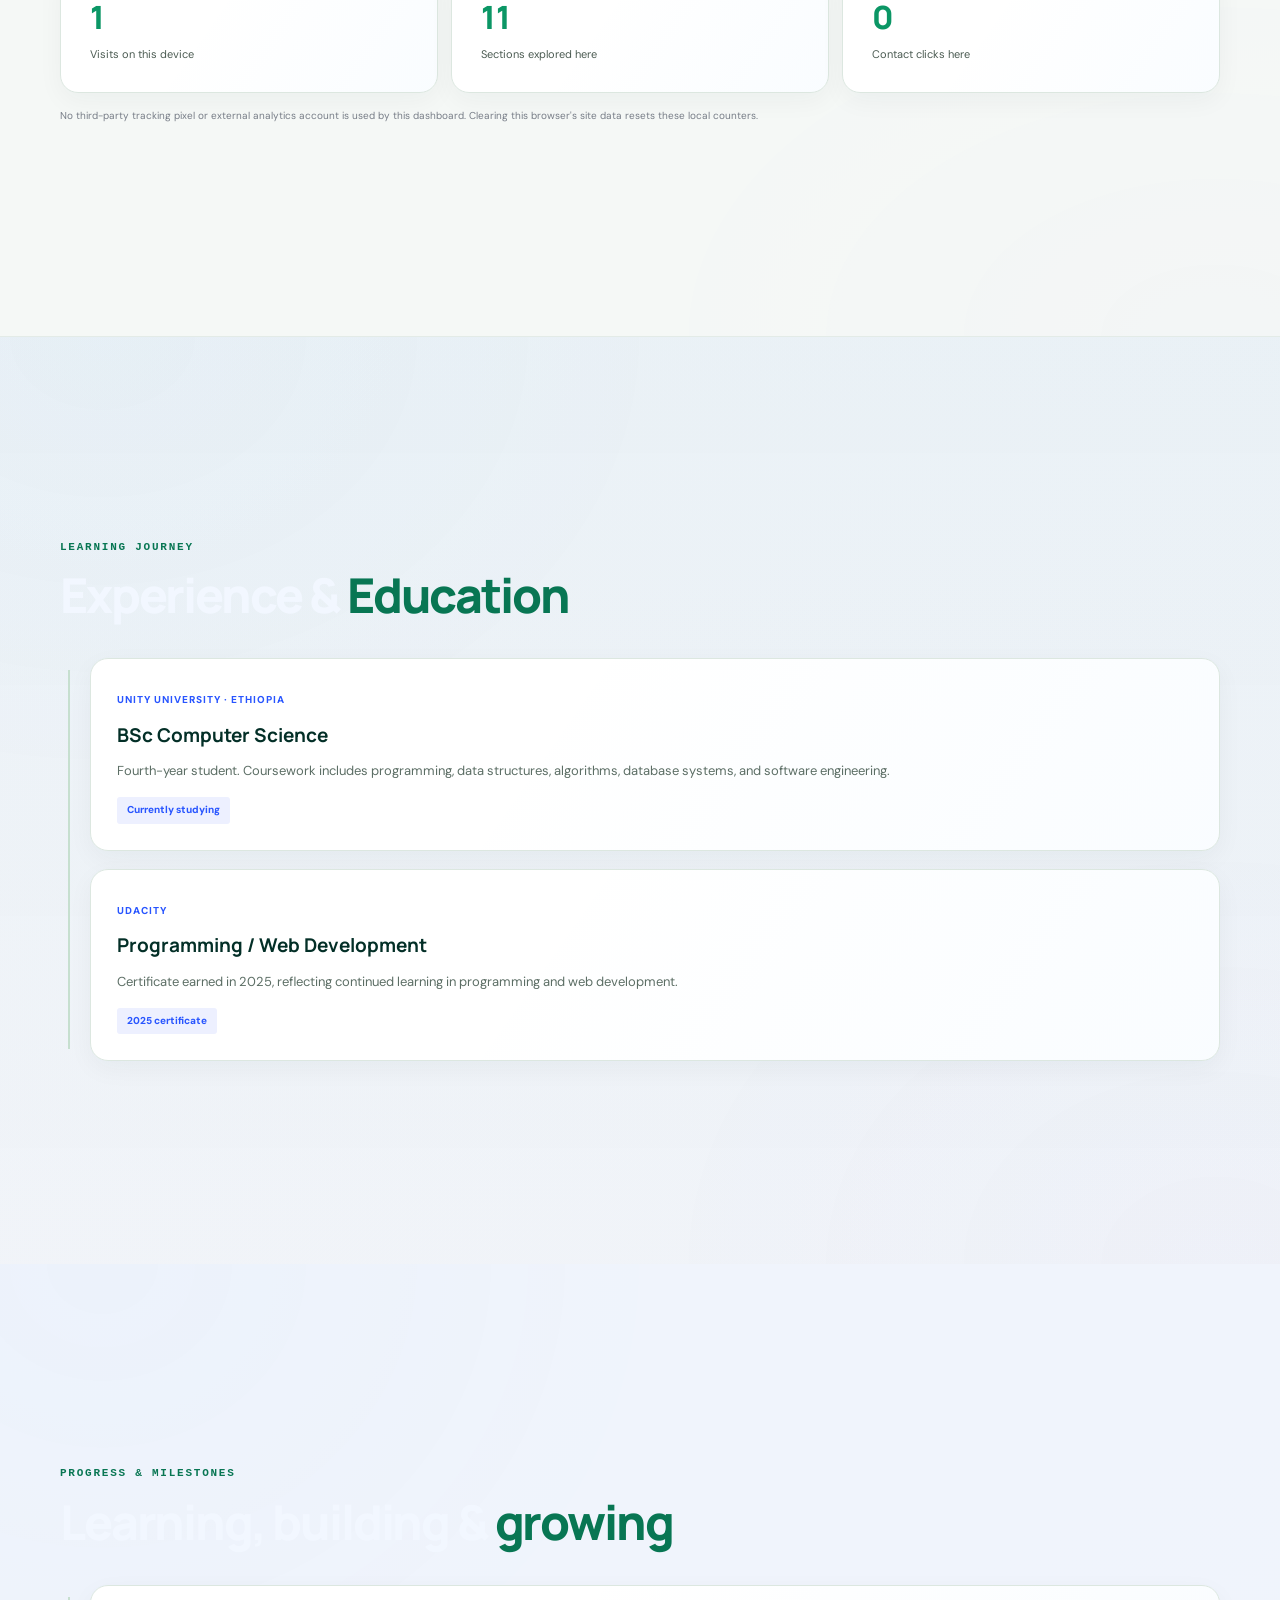
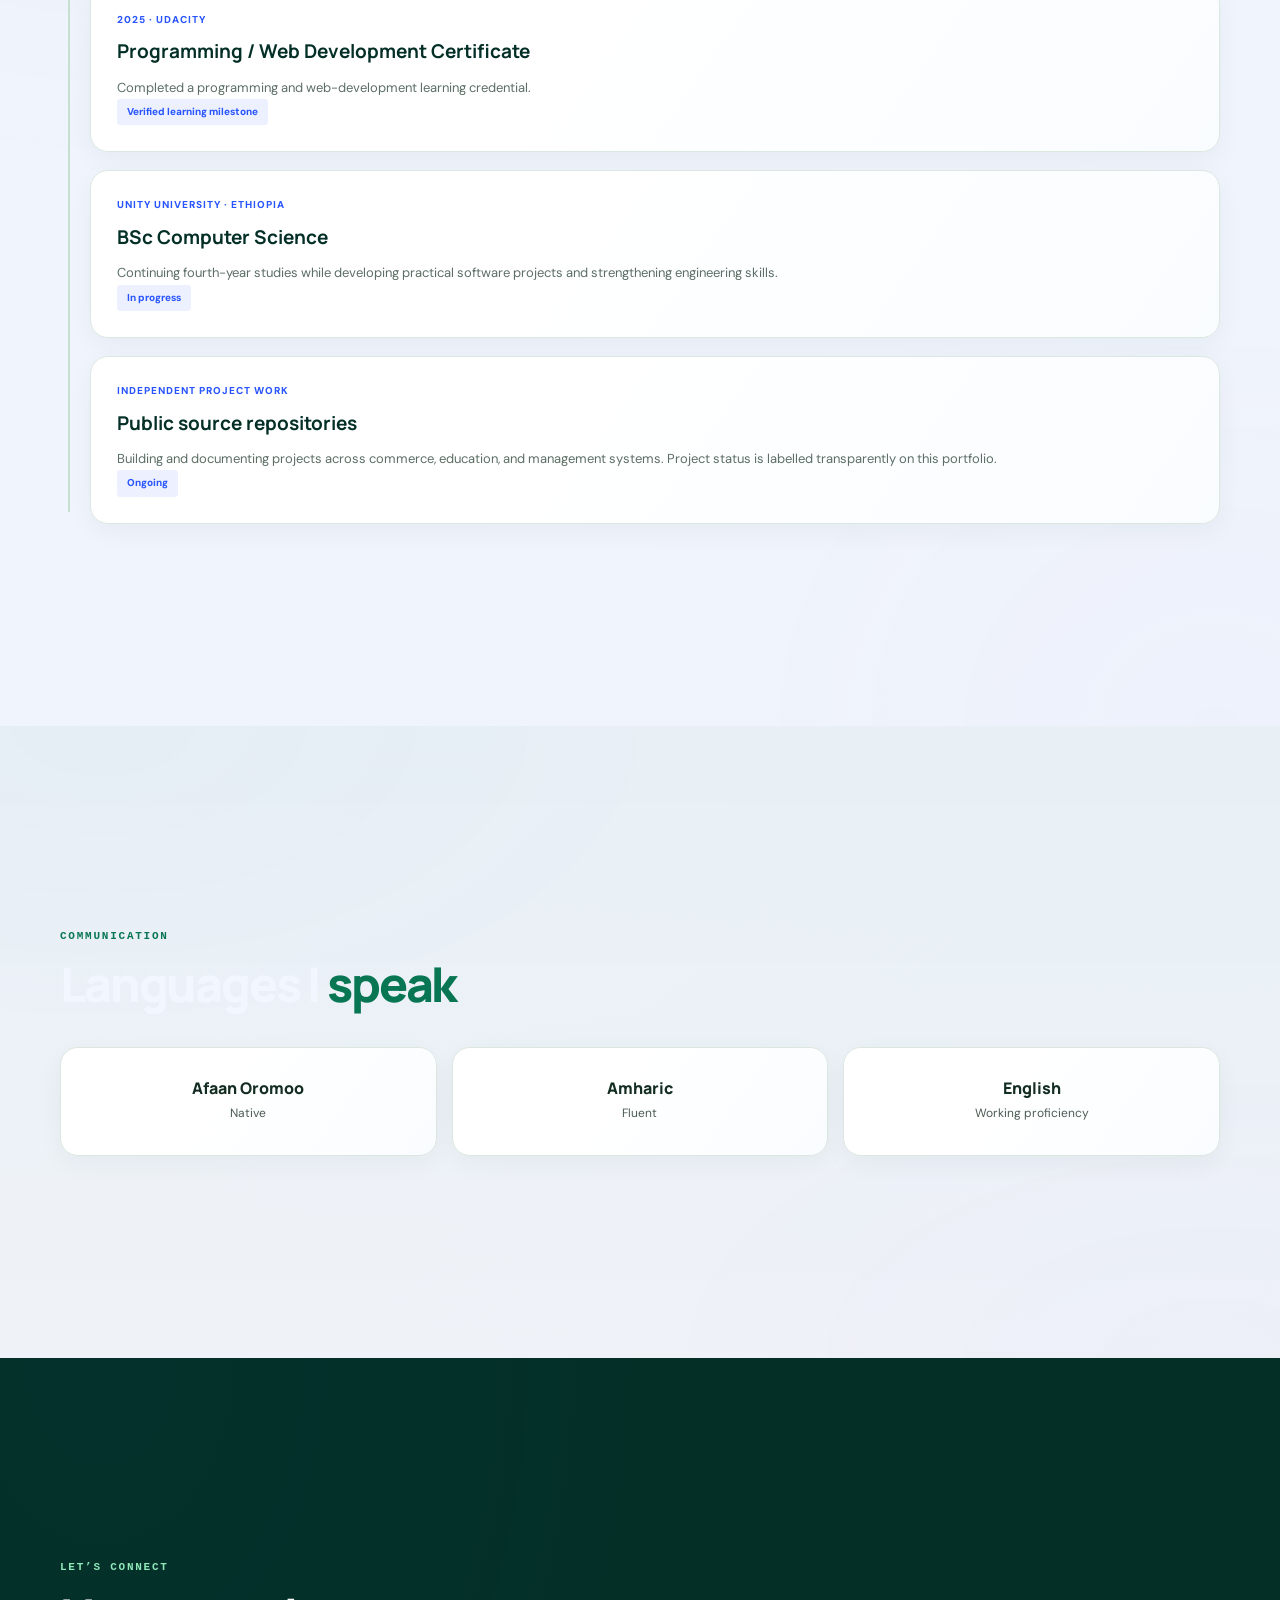
==== commit cd918fed: "Align index.html with portfolio brand and verified availability" ====
--- a/index.html
+++ b/index.html
@@ -78,7 +78,7 @@
 <article class="project" data-project-category="commerce"><div class="project-head"><span class="project-num">03</span><div class="project-icon">🛍️</div><h3>MERKATO</h3><p>E-commerce application</p></div><div class="project-body"><span class="status build">Building</span><p>An e-commerce project in progress, focused on developing a practical online shopping experience. The repository contains the evolving implementation.</p><div class="stack"><span>Web development</span><span>E-commerce</span></div><a class="project-link" href="projects/merkato.html">Read case study ↗</a><a class="project-link" href="https://github.com/bekan25/merkato" target="_blank" rel="noopener noreferrer">View repository ↗</a></div></article>
 <article class="project" data-project-category="management"><div class="project-head"><span class="project-num">04</span><div class="project-icon">🏫</div><h3>High School Management System</h3><p>School administration software</p></div><div class="project-body"><span class="status">Repository available</span><p>A software project focused on supporting school-management workflows and organizing academic administration digitally.</p><div class="stack"><span>Software development</span><span>Management system</span></div><a class="project-link" href="projects/high-school-management.html">Read case study ↗</a><a class="project-link" href="https://github.com/bekan25/High-School-Management-System" target="_blank" rel="noopener noreferrer">View repository ↗</a></div></article>
 <article class="project" data-project-category="fullstack"><div class="project-head"><span class="project-num">05</span><div class="project-icon">🇪🇹</div><h3>ETHIOPIA-ONE</h3><p>Digital project concept</p></div><div class="project-body"><span class="status">Early-stage concept</span><p>An early-stage project idea. A public implementation and live demonstration are not currently available, so this entry is presented transparently as a concept.</p><div class="stack"><span>Concept development</span><span>Digital solutions</span></div><a class="project-link" href="mailto:derejesolomon363@gmail.com?subject=ETHIOPIA-ONE%20project%20enquiry">Ask about this project ↗</a></div></article>
-<article class="project" data-project-category="commerce"><div class="project-head"><span class="project-num">06</span><div class="project-icon">🛒</div><h3>ADWA MARKET</h3><p>Ethiopian digital marketplace</p></div><div class="project-body"><span class="status build">In development</span><p>An e-commerce marketplace concept within the ADWA Super App ecosystem, focused on connecting buyers and sellers in Ethiopia with product discovery, seller tools, orders, and local payment options. Integrations and transaction flows are still under development.</p><div class="stack"><span>React</span><span>Vite</span><span>Express 5</span><span>Supabase</span><span>Chapa</span><span>Telebirr</span></div><a class="project-link" href="projects/adwa-market.html">Read project overview ↗</a><a class="project-link" href="https://github.com/bekan25/adawa-market" target="_blank" rel="noopener noreferrer">View repository ↗</a></div></article>
+<article class="project" data-project-category="commerce"><div class="project-head"><span class="project-num">06</span><div class="project-icon">🛒</div><h3>ADWA MARKET</h3><p>Ethiopian digital marketplace</p></div><div class="project-body"><span class="status build">In development</span><p>An e-commerce marketplace concept within the ADWA Super App ecosystem, focused on connecting buyers and sellers in Ethiopia with product discovery, seller tools, orders, and local payment options. Integrations and transaction flows are still under development.</p><div class="stack"><span>React</span><span>Vite</span><span>Express 5</span><span>Supabase</span><span>Chapa</span><span>Telebirr</span></div><a class="project-link" href="projects/adwa-market.html">Read project overview ↗</a><p class="project-note">Source repository is private; no public code link is available.</p></div></article>
 
 <article class="project" data-project-category="commerce"><div class="project-head"><span class="project-num">07</span><div class="project-icon">🛍️</div><h3>BDexpress</h3><p>Multilingual Ethiopian marketplace</p></div><div class="project-body"><span class="status build">In development</span><p>A multilingual e-commerce marketplace concept for Ethiopia, with buyer and seller workflows, product discovery, cart and wishlist, order tracking, seller dashboards, and locally relevant payment options.</p><div class="stack"><span>E-commerce</span><span>Multilingual UX</span><span>Marketplace</span><span>Payments</span></div><a class="project-link" href="projects/bdexpress.html">Read case study ↗</a><a class="project-link" href="https://github.com/bekan25/BDespress" target="_blank" rel="noopener noreferrer">View repository ↗</a></div></article>
 <article class="project" data-project-category="management"><div class="project-head"><span class="project-num">08</span><div class="project-icon">🎓</div><h3>TMS Core</h3><p>Training management client</p></div><div class="project-body"><span class="status build">In development</span><p>A training-management system project with an Angular client interface. The repository includes the client application; its API is referenced as a separate submodule.</p><div class="stack"><span>Angular</span><span>TypeScript</span><span>Web application</span></div><a class="project-link" href="https://github.com/bekan25/tmscore" target="_blank" rel="noopener">View repository ↗</a></div></article>
--- a/assets/css/premium.css
+++ b/assets/css/premium.css
@@ -535,58 +535,7 @@
 
 /* The full navigation cannot fit comfortably at laptop widths.
    Switch to the existing accessible menu button before labels wrap. */
-@media (min-width: 601px) and (max-width: 1550px){
-  nav{height:76px!important}
-  nav .nav-inner{position:relative;justify-content:space-between}
-  nav .menu{
-    display:inline-grid!important;
-    place-items:center;
-    width:46px;height:46px;
-    border:1px solid rgba(196,220,255,.2)!important;
-    border-radius:14px!important;
-    background:rgba(255,255,255,.075)!important;
-    color:#f4f8ff!important;
-    cursor:pointer;
-  }
-  nav .nav-links{
-    display:none;
-    position:absolute!important;
-    top:calc(100% + 12px)!important;
-    right:0!important;
-    left:auto!important;
-    width:min(680px,calc(100vw - 40px));
-    max-height:min(72vh,620px);
-    overflow-y:auto;
-    grid-template-columns:repeat(2,minmax(0,1fr));
-    align-items:center!important;
-    gap:8px 12px!important;
-    padding:18px!important;
-    border:1px solid rgba(190,218,255,.2)!important;
-    border-radius:20px!important;
-    background:rgba(6,19,41,.96)!important;
-    box-shadow:0 24px 70px rgba(0,0,0,.38)!important;
-    backdrop-filter:blur(24px) saturate(150%)!important;
-    -webkit-backdrop-filter:blur(24px) saturate(150%)!important;
-  }
-  nav .nav-links.open{display:grid!important}
-  nav .nav-links li{min-width:0}
-  nav .nav-links a,
-  nav .nav-links .nav-tool{
-    display:flex;
-    align-items:center;
-    justify-content:flex-start;
-    width:100%;
-    min-height:42px;
-    padding:10px 12px!important;
-    border-radius:11px!important;
-    font-size:12px!important;
-    line-height:1.35!important;
-    white-space:normal;
-  }
-  nav .nav-links a:hover,
-  nav .nav-links .nav-tool:hover{background:rgba(255,255,255,.08)!important}
-  nav .nav-links .hire{justify-content:center}
-}
+/* Removed conflicting 601–1550px floating-menu rules; responsive behavior is defined in the canonical site-nav component below. */
 
 /* Give the hero a calmer balance and keep the profile card in proportion. */
 .hero{
@@ -684,107 +633,6 @@
 nav .nav-links button:focus-visible{
   outline:3px solid #67e2f5!important;
   outline-offset:3px!important;
-}
-
-
-/* =========================================================
-   RESPONSIVE NAVIGATION FIX — 2026-11
-   Keep the existing navigation links and JS menu behavior.
-   The full link row is only shown on extra-wide screens.
-   ========================================================= */
-@media (min-width: 601px) and (max-width: 1800px) {
-  nav .nav-inner {
-    display: flex !important;
-    align-items: center !important;
-    justify-content: space-between !important;
-    gap: 18px !important;
-    min-width: 0;
-  }
-  nav .brand {
-    flex: 0 0 auto;
-    white-space: nowrap;
-  }
-  nav .menu {
-    display: inline-grid !important;
-    place-items: center !important;
-    flex: 0 0 46px;
-    width: 46px !important;
-    height: 46px !important;
-    margin-left: auto;
-    border: 1px solid rgba(196,220,255,.24) !important;
-    border-radius: 14px !important;
-    background: rgba(255,255,255,.08) !important;
-    color: #f4f8ff !important;
-    cursor: pointer;
-    font-size: 20px;
-  }
-  nav .nav-links {
-    display: none !important;
-    position: absolute !important;
-    z-index: 1000;
-    top: calc(100% + 12px) !important;
-    right: max(20px, calc((100vw - 1240px) / 2)) !important;
-    left: auto !important;
-    width: min(620px, calc(100vw - 40px)) !important;
-    max-height: min(72vh, 620px) !important;
-    overflow-y: auto !important;
-    grid-template-columns: repeat(2, minmax(0, 1fr)) !important;
-    align-items: stretch !important;
-    gap: 8px 12px !important;
-    padding: 18px !important;
-    border: 1px solid rgba(190,218,255,.22) !important;
-    border-radius: 20px !important;
-    background: rgba(6,19,41,.97) !important;
-    box-shadow: 0 24px 70px rgba(0,0,0,.4) !important;
-    backdrop-filter: blur(24px) saturate(150%) !important;
-    -webkit-backdrop-filter: blur(24px) saturate(150%) !important;
-  }
-  nav .nav-links.open {
-    display: grid !important;
-  }
-  nav .nav-links li {
-    min-width: 0;
-  }
-  nav .nav-links a,
-  nav .nav-links .nav-tool {
-    display: flex !important;
-    align-items: center;
-    justify-content: flex-start;
-    width: 100%;
-    min-height: 44px;
-    padding: 10px 12px !important;
-    border-radius: 11px !important;
-    font-size: 13px !important;
-    line-height: 1.4 !important;
-    white-space: normal;
-    overflow-wrap: anywhere;
-  }
-  nav .nav-links .hire {
-    justify-content: center !important;
-    text-align: center;
-  }
-}
-@media (min-width: 1801px) {
-  nav .menu { display: none !important; }
-  nav .nav-links { display: flex !important; }
-}
-@media (max-width: 600px) {
-  nav .menu {
-    display: inline-grid !important;
-    place-items: center !important;
-    flex: 0 0 44px;
-    width: 44px !important;
-    height: 44px !important;
-    border: 1px solid rgba(196,220,255,.24) !important;
-    border-radius: 13px !important;
-    background: rgba(255,255,255,.08) !important;
-    color: #f4f8ff !important;
-  }
-  nav .nav-links {
-    display: none !important;
-    grid-template-columns: 1fr !important;
-  }
-  nav .nav-links.open { display: grid !important; }
 }
 
 
@@ -2212,3 +2060,216 @@
 @media(prefers-reduced-motion:reduce){.reveal-ready{opacity:1;transform:none;transition:none}}
 html[data-theme="dark"] .edu-grid:before{background:#326b4e}
 html[data-theme="dark"] .edu:before{border-color:#0d3024}
+
+
+/* =========================================================
+   CANONICAL SITE NAVIGATION + ABOUT CONTRAST FIX
+   Single source of truth for desktop and mobile navigation.
+   ========================================================= */
+.site-nav{
+  position:sticky!important;inset-block-start:0!important;z-index:2000!important;
+  width:100%;height:76px!important;padding:0!important;overflow:visible!important;
+  background:rgba(255,255,255,.97)!important;border:0!important;
+  border-bottom:1px solid #dce7e0!important;border-radius:0!important;
+  box-shadow:0 5px 22px rgba(3,47,39,.06)!important;
+  -webkit-backdrop-filter:blur(14px)!important;backdrop-filter:blur(14px)!important;
+}
+.site-nav .nav-inner{
+  width:min(1240px,calc(100% - 40px))!important;max-width:1240px!important;
+  min-width:0!important;height:76px!important;min-height:76px!important;
+  margin-inline:auto!important;padding:0!important;display:flex!important;
+  flex-direction:row!important;flex-wrap:nowrap!important;align-items:center!important;
+  justify-content:space-between!important;gap:clamp(12px,2vw,28px)!important;
+  position:relative!important;overflow:visible!important;
+}
+.site-nav .brand{
+  display:inline-flex!important;align-items:center!important;flex:0 0 auto!important;
+  min-width:max-content!important;white-space:nowrap!important;
+  writing-mode:horizontal-tb!important;transform:none!important;
+  color:#032f27!important;font:800 21px/1 Manrope,sans-serif!important;
+  letter-spacing:-.07em!important;text-decoration:none!important;
+}
+.site-nav .brand span{color:#10b981!important}
+.site-nav .menu{display:none!important;flex:0 0 44px!important}
+.site-nav .nav-links{
+  display:flex!important;position:static!important;inset:auto!important;
+  width:auto!important;max-width:none!important;max-height:none!important;
+  flex:1 1 auto!important;min-width:0!important;
+  flex-direction:row!important;flex-wrap:nowrap!important;
+  align-items:center!important;justify-content:flex-end!important;
+  gap:clamp(10px,1.35vw,20px)!important;
+  margin:0!important;padding:0!important;list-style:none!important;
+  overflow:visible!important;white-space:nowrap!important;
+  border:0!important;border-radius:0!important;background:transparent!important;
+  box-shadow:none!important;backdrop-filter:none!important;-webkit-backdrop-filter:none!important;
+  transform:none!important;
+}
+.site-nav .nav-links>li{
+  display:flex!important;align-items:center!important;flex:0 0 auto!important;
+  min-width:max-content!important;max-width:none!important;
+  margin:0!important;padding:0!important;writing-mode:horizontal-tb!important;
+}
+.site-nav .nav-links a{
+  display:inline-flex!important;align-items:center!important;justify-content:center!important;
+  width:auto!important;min-width:max-content!important;min-height:42px!important;
+  margin:0!important;padding:8px 3px!important;
+  color:#344b41!important;font-size:12px!important;font-weight:700!important;
+  line-height:1.25!important;letter-spacing:0!important;text-align:center!important;
+  text-decoration:none!important;white-space:nowrap!important;
+  word-break:normal!important;overflow-wrap:normal!important;
+  writing-mode:horizontal-tb!important;text-orientation:mixed!important;
+  transform:none!important;flex-shrink:0!important;opacity:1!important;
+}
+.site-nav .nav-links a:hover,.site-nav .nav-links a.active{color:#087653!important}
+.site-nav .nav-links a.active:after{display:none!important}
+.site-nav .nav-links .cv-link{
+  min-height:42px!important;padding:9px 15px!important;
+  border:1px solid #064e3b!important;border-radius:999px!important;
+  background:#064e3b!important;color:#fff!important;
+}
+.site-nav .nav-links .cv-link:hover{background:#087653!important;color:#fff!important}
+.site-nav .nav-utilities{
+  display:flex!important;flex:0 0 auto!important;align-items:center!important;
+  gap:7px!important;min-width:max-content!important;
+}
+.site-nav .nav-tool{
+  display:inline-flex!important;align-items:center!important;justify-content:center!important;
+  min-height:38px!important;padding:7px 10px!important;
+  border:1px solid #dce7e0!important;border-radius:999px!important;
+  background:#fff!important;color:#064e3b!important;font-size:11px!important;
+  white-space:nowrap!important;transform:none!important;
+}
+.site-nav .nav-close-row{display:none!important}
+.site-nav .nav-close{display:none!important}
+.site-nav button:focus-visible,.site-nav a:focus-visible{
+  outline:3px solid #10b981!important;outline-offset:3px!important;
+}
+@media(max-width:1100px){
+  .site-nav{height:68px!important}
+  .site-nav .nav-inner{height:68px!important;min-height:68px!important}
+  .site-nav .menu{
+    display:inline-flex!important;align-items:center!important;justify-content:center!important;
+    flex-direction:column!important;gap:5px!important;width:44px!important;height:44px!important;
+    padding:10px!important;border:1px solid #dce7e0!important;border-radius:12px!important;
+    background:#fff!important;color:#064e3b!important;cursor:pointer!important;
+  }
+  .site-nav .menu span{
+    display:block!important;width:19px!important;height:2px!important;flex:0 0 2px!important;
+    border-radius:2px!important;background:#064e3b!important;
+    transition:transform .2s ease,opacity .2s ease!important;
+  }
+  .site-nav .menu[aria-expanded="true"] span:first-child{transform:translateY(7px) rotate(45deg)!important}
+  .site-nav .menu[aria-expanded="true"] span:nth-child(2){opacity:0!important}
+  .site-nav .menu[aria-expanded="true"] span:last-child{transform:translateY(-7px) rotate(-45deg)!important}
+  .site-nav .nav-links{
+    display:none!important;position:absolute!important;top:calc(100% + 8px)!important;
+    left:0!important;right:0!important;inset-inline:auto 0!important;
+    width:100%!important;max-width:100%!important;max-height:calc(100vh - 88px)!important;
+    flex:0 1 auto!important;flex-direction:column!important;flex-wrap:nowrap!important;
+    align-items:stretch!important;justify-content:flex-start!important;gap:4px!important;
+    margin:0!important;padding:14px!important;overflow-x:hidden!important;overflow-y:auto!important;
+    border:1px solid #dce7e0!important;border-radius:16px!important;
+    background:#fff!important;box-shadow:0 20px 48px rgba(3,47,39,.16)!important;
+    -webkit-backdrop-filter:blur(16px)!important;backdrop-filter:blur(16px)!important;
+  }
+  .site-nav .nav-links.open{display:flex!important}
+  .site-nav .nav-links>li{
+    display:flex!important;width:100%!important;min-width:0!important;max-width:none!important;
+    flex:0 0 auto!important;align-items:stretch!important;
+  }
+  .site-nav .nav-links a{
+    display:flex!important;justify-content:flex-start!important;align-items:center!important;
+    width:100%!important;min-width:0!important;min-height:46px!important;
+    padding:11px 13px!important;border-radius:10px!important;
+    color:#263d33!important;font-size:14px!important;line-height:1.4!important;
+    text-align:left!important;white-space:normal!important;
+    word-break:normal!important;overflow-wrap:break-word!important;
+    writing-mode:horizontal-tb!important;flex-shrink:1!important;
+  }
+  .site-nav .nav-links a:hover,.site-nav .nav-links a.active{background:#edf7f0!important;color:#064e3b!important}
+  .site-nav .nav-links .cv-link{justify-content:center!important;background:#064e3b!important;color:#fff!important}
+  .site-nav .nav-utilities{
+    display:flex!important;justify-content:flex-start!important;flex-wrap:wrap!important;
+    min-width:0!important;padding:10px 2px 2px!important;border-top:1px solid #e3ece6!important;
+  }
+  .site-nav .nav-close-row{display:flex!important;justify-content:flex-end!important;padding-bottom:6px!important}
+  .site-nav .nav-close{
+    display:inline-flex!important;align-items:center!important;gap:8px!important;
+    min-height:38px!important;padding:6px 10px!important;border:1px solid #dce7e0!important;
+    border-radius:9px!important;background:#f5f8f6!important;color:#344b41!important;
+    font-size:12px!important;font-weight:700!important;cursor:pointer!important;
+  }
+  .site-nav .nav-close span{font-size:20px!important;line-height:1!important}
+}
+@media(max-width:380px){
+  .site-nav .nav-inner{width:calc(100% - 28px)!important}
+  .site-nav .nav-links{padding:11px!important}
+  .site-nav .nav-tool{font-size:10px!important;padding-inline:8px!important}
+}
+@media(min-width:1101px){
+  .site-nav .nav-links{display:flex!important}
+  .site-nav .menu{display:none!important}
+}
+
+/* About heading: explicit solid text fills override historic transparent-gradient rules. */
+html[data-theme="light"] .about .section-title,
+html:not([data-theme="dark"]) .about .section-title{
+  color:#172b27!important;-webkit-text-fill-color:#172b27!important;
+  opacity:1!important;visibility:visible!important;text-shadow:none!important;
+  background:none!important;
+}
+html[data-theme="light"] .about .section-title span,
+html:not([data-theme="dark"]) .about .section-title span{
+  display:inline!important;color:#087653!important;-webkit-text-fill-color:#087653!important;
+  background:none!important;background-image:none!important;
+  opacity:1!important;visibility:visible!important;
+}
+html[data-theme="dark"] .about .section-title{
+  color:#f0f7f2!important;-webkit-text-fill-color:#f0f7f2!important;opacity:1!important;
+}
+html[data-theme="dark"] .about .section-title span{
+  color:#6ee7b7!important;-webkit-text-fill-color:#6ee7b7!important;
+  background:none!important;background-image:none!important;opacity:1!important;
+}
+.about .section-title{max-width:900px!important;line-height:1.18!important;letter-spacing:-.045em!important}
+.about .section-title span{font-weight:800!important}
+.about .about-grid{
+  display:grid!important;grid-template-columns:minmax(0,1.12fr) minmax(280px,.88fr)!important;
+  align-items:start!important;gap:clamp(28px,5vw,64px)!important;
+}
+.about .about-copy{min-width:0!important}
+.about .about-copy p{color:#42564c!important;font-size:15px!important;line-height:1.9!important}
+.about .focus{
+  min-width:0!important;padding:clamp(22px,3vw,32px)!important;
+  border:1px solid #d8e7dc!important;border-radius:20px!important;
+  background:#f5f8f6!important;box-shadow:0 14px 34px rgba(3,47,39,.07)!important;
+}
+.about .focus h3{color:#032f27!important;font-weight:800!important}
+.about .focus p,.about .focus li{color:#40574b!important;opacity:1!important;line-height:1.75!important}
+.about .focus li::marker{color:#087653!important}
+html[data-theme="dark"] .about .about-copy p{color:#c5d8cc!important}
+html[data-theme="dark"] .about .focus{background:#0d3024!important;border-color:#285640!important}
+html[data-theme="dark"] .about .focus h3{color:#f0f7f2!important}
+html[data-theme="dark"] .about .focus p,html[data-theme="dark"] .about .focus li{color:#c5d8cc!important}
+
+
+/* Responsive refinement — keep the About columns readable on phones. */
+@media (max-width: 760px) {
+  .about .about-grid {
+    grid-template-columns: minmax(0, 1fr) !important;
+    gap: 24px !important;
+  }
+  .about .focus {
+    width: 100%;
+  }
+}
+@media (max-width: 420px) {
+  .about .section-title {
+    font-size: clamp(28px, 8.5vw, 36px) !important;
+    overflow-wrap: anywhere;
+  }
+  .about .about-copy p {
+    font-size: 14px !important;
+    line-height: 1.8 !important;
+  }
+}
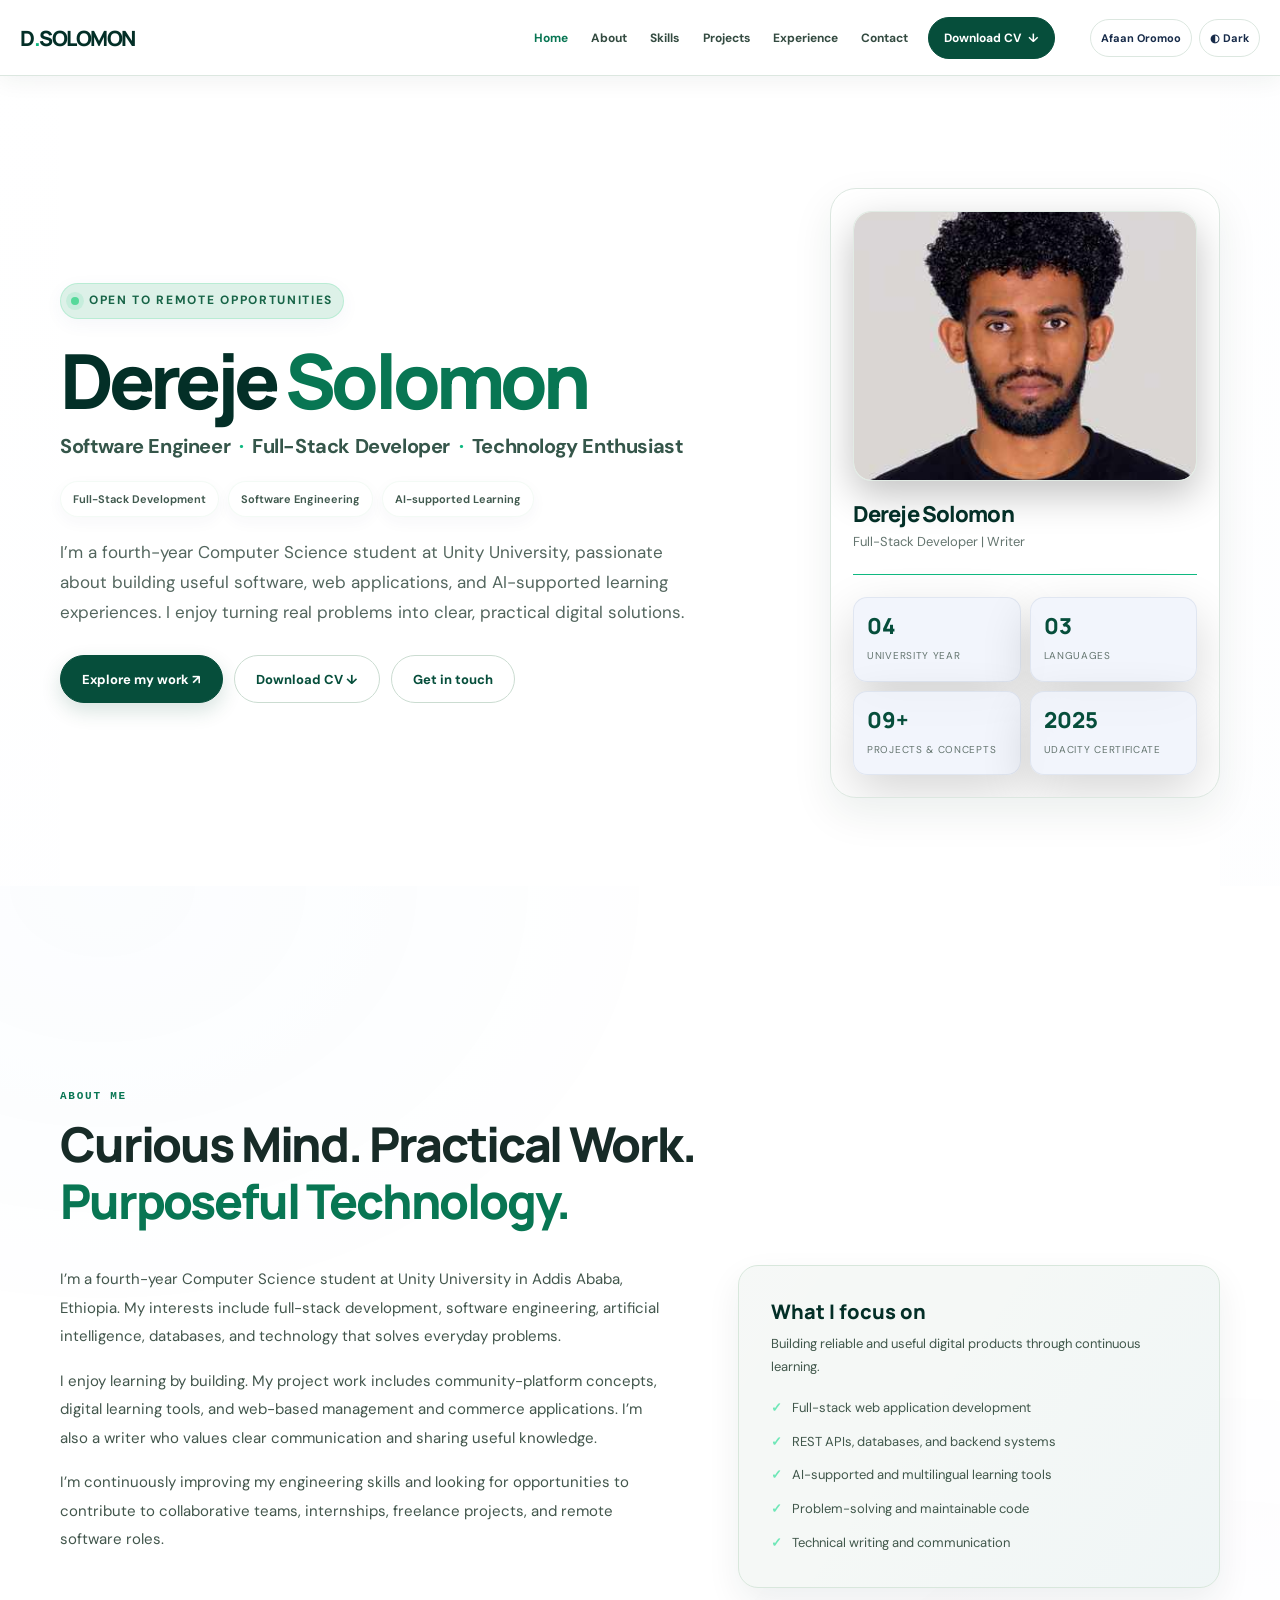
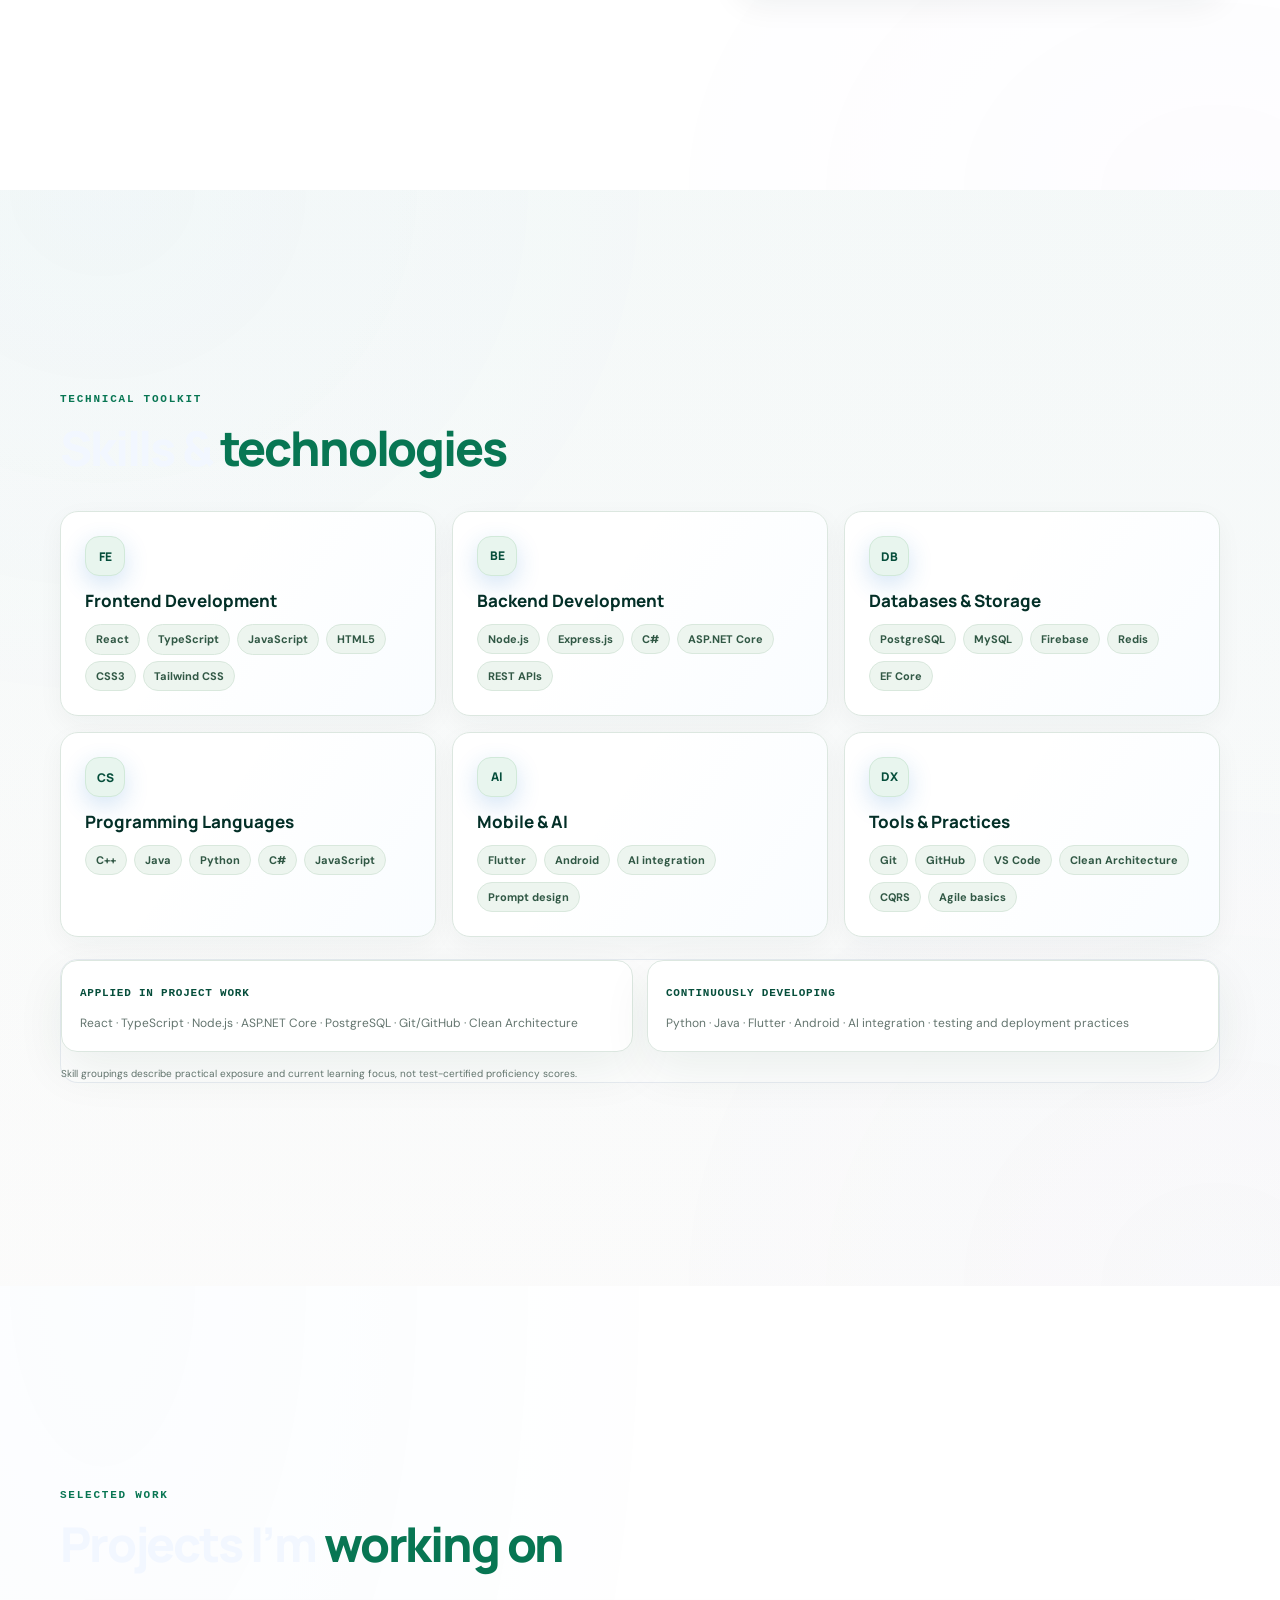
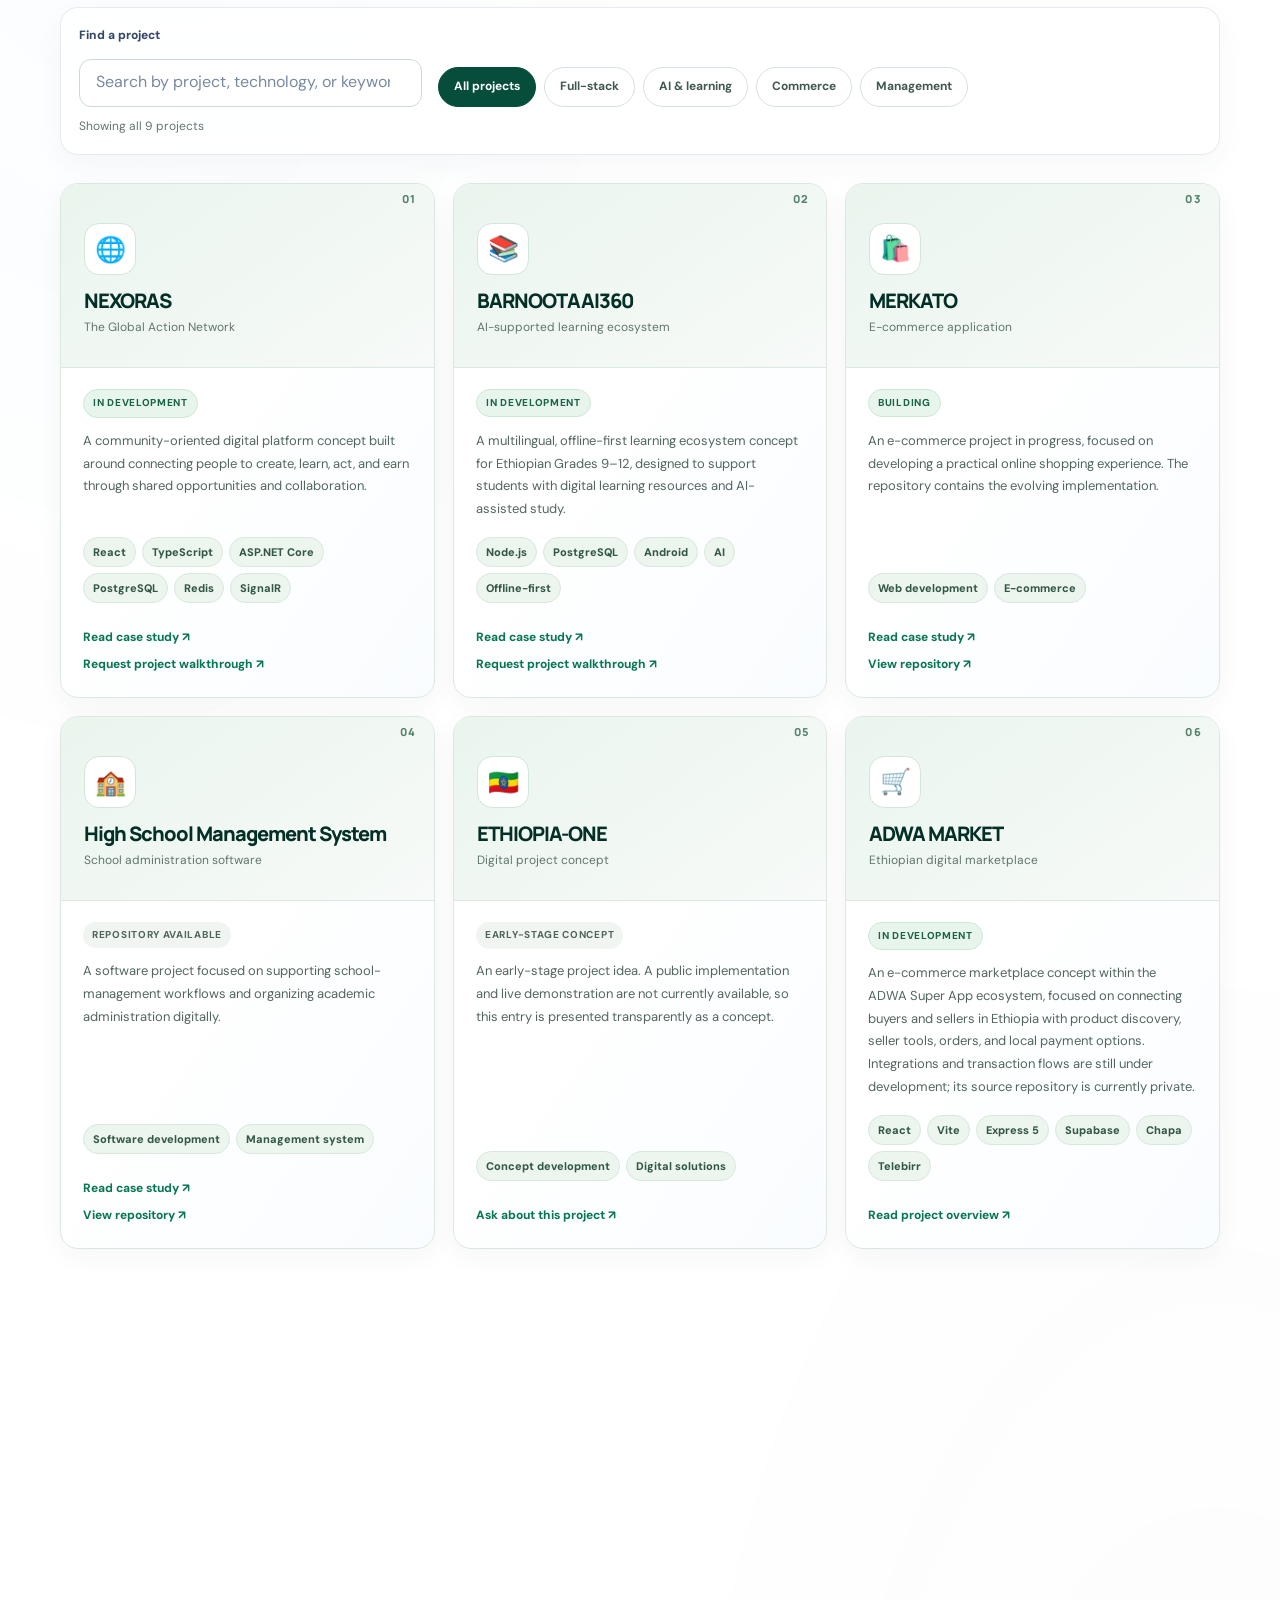
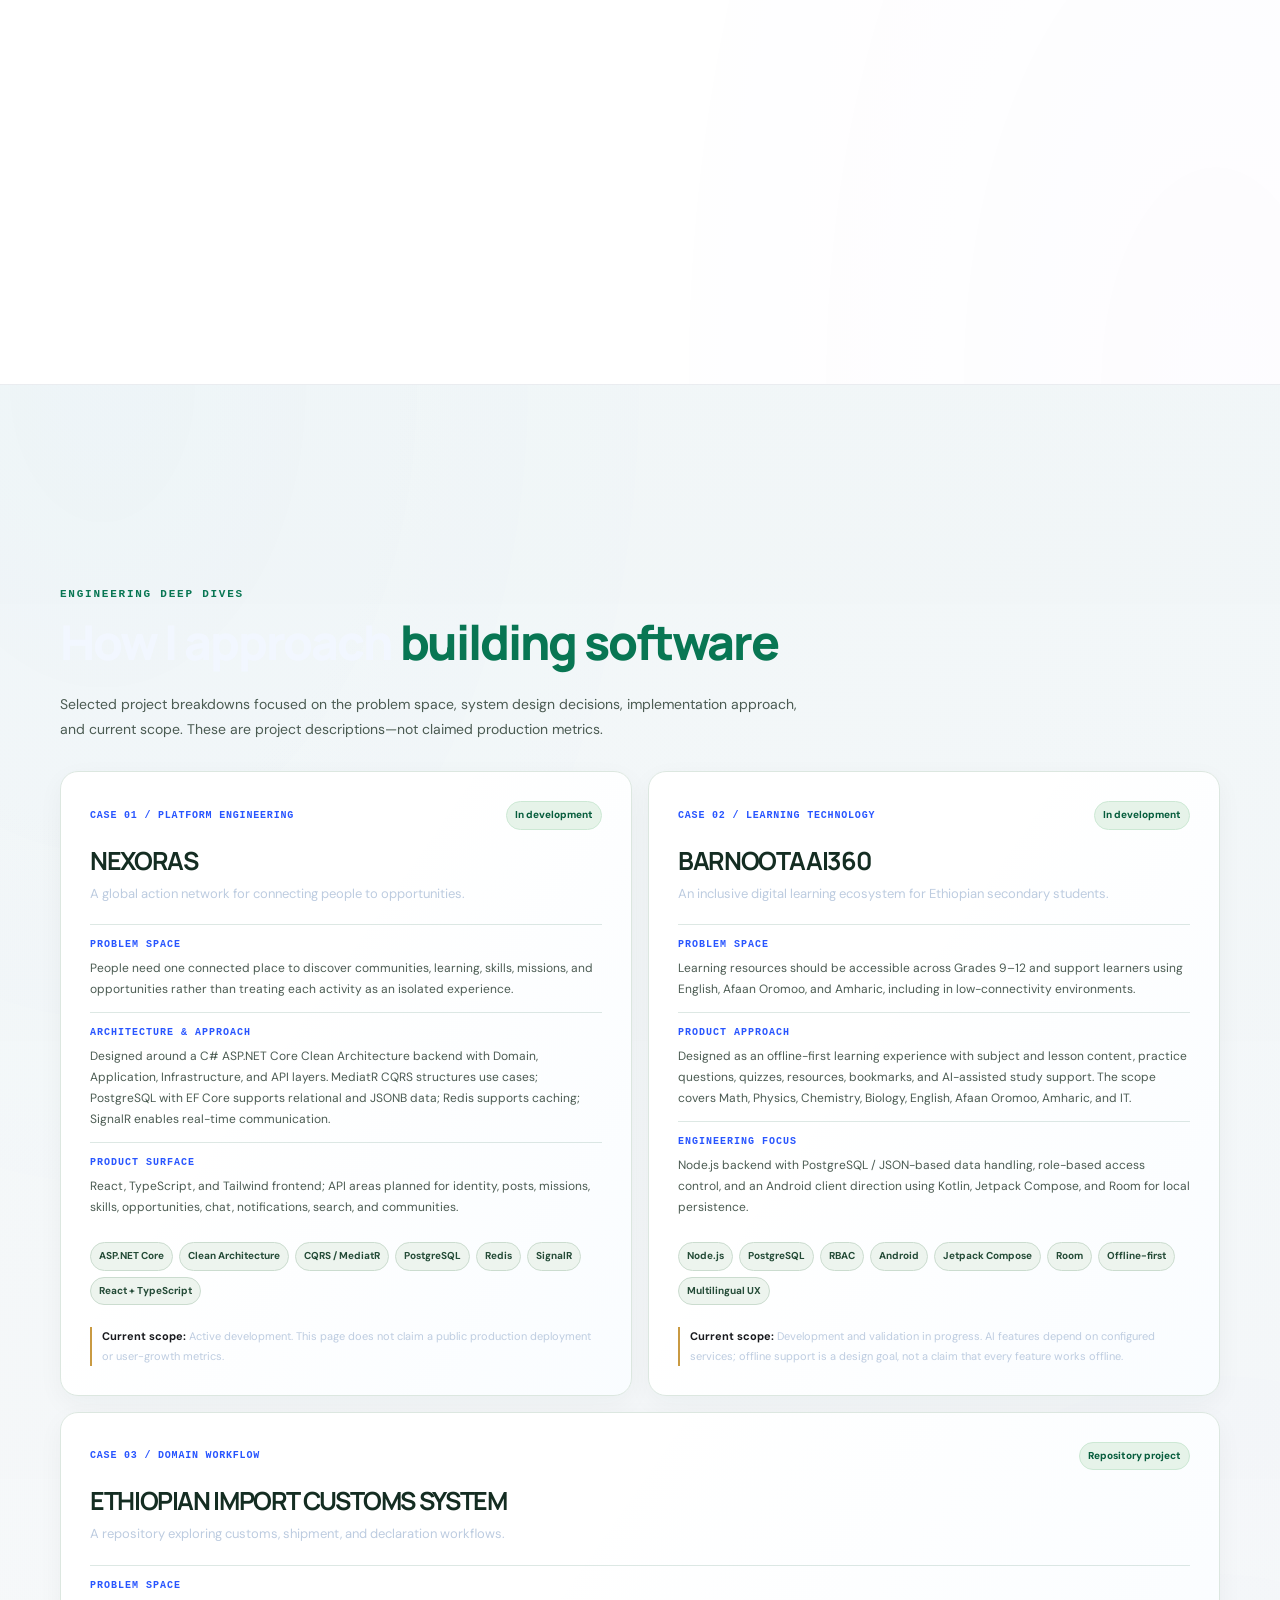
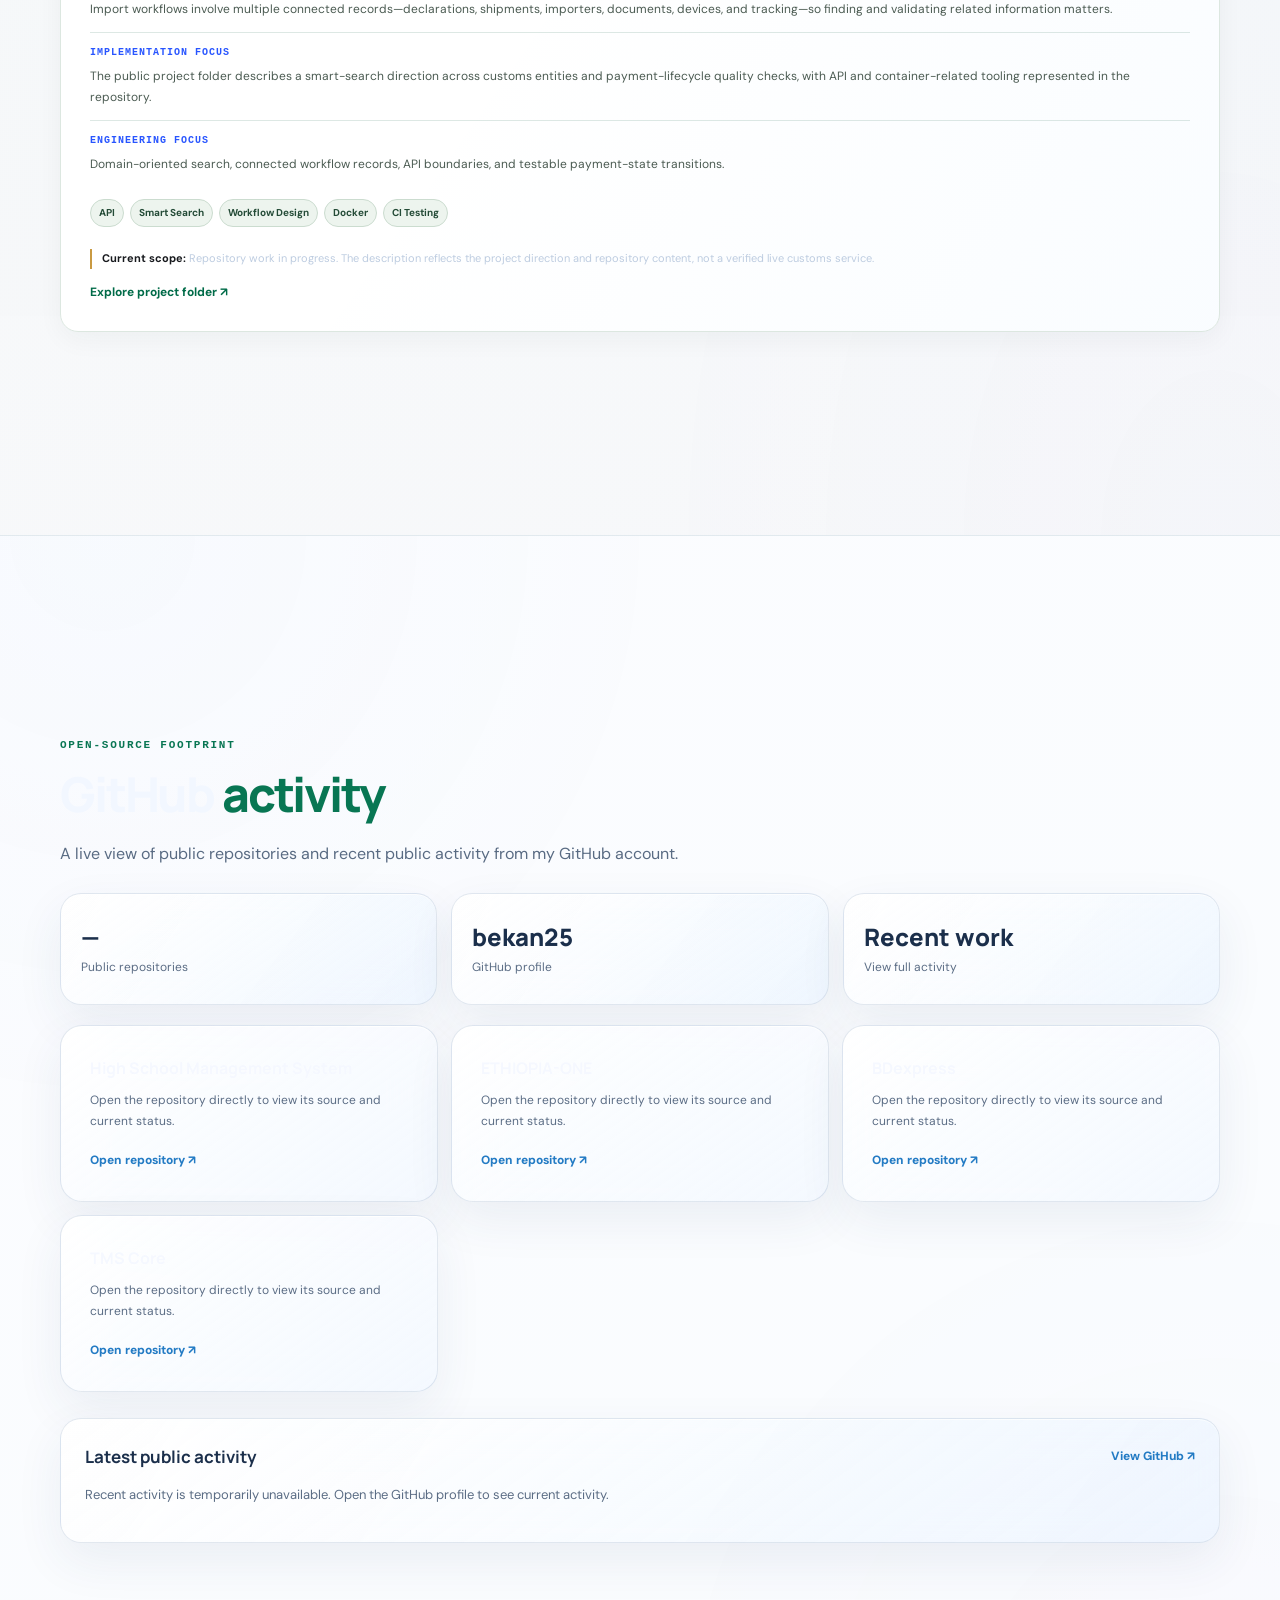
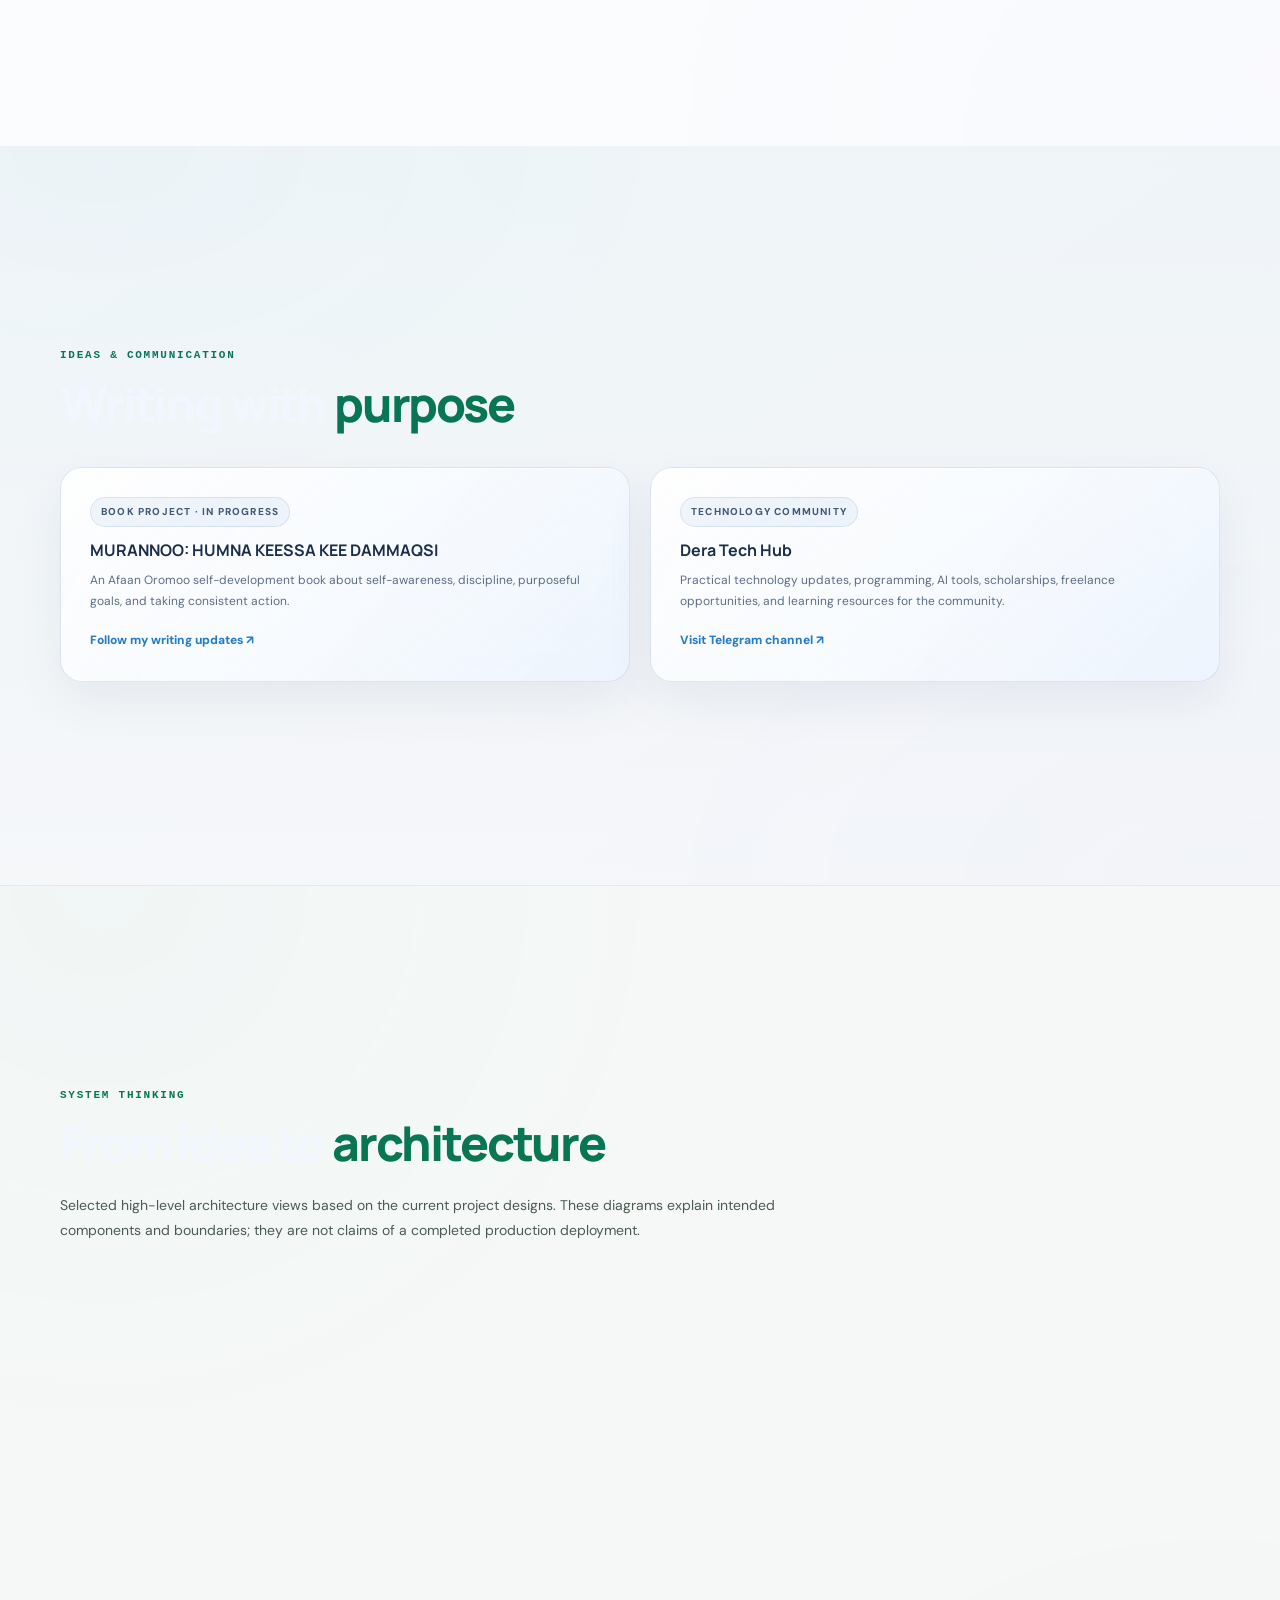
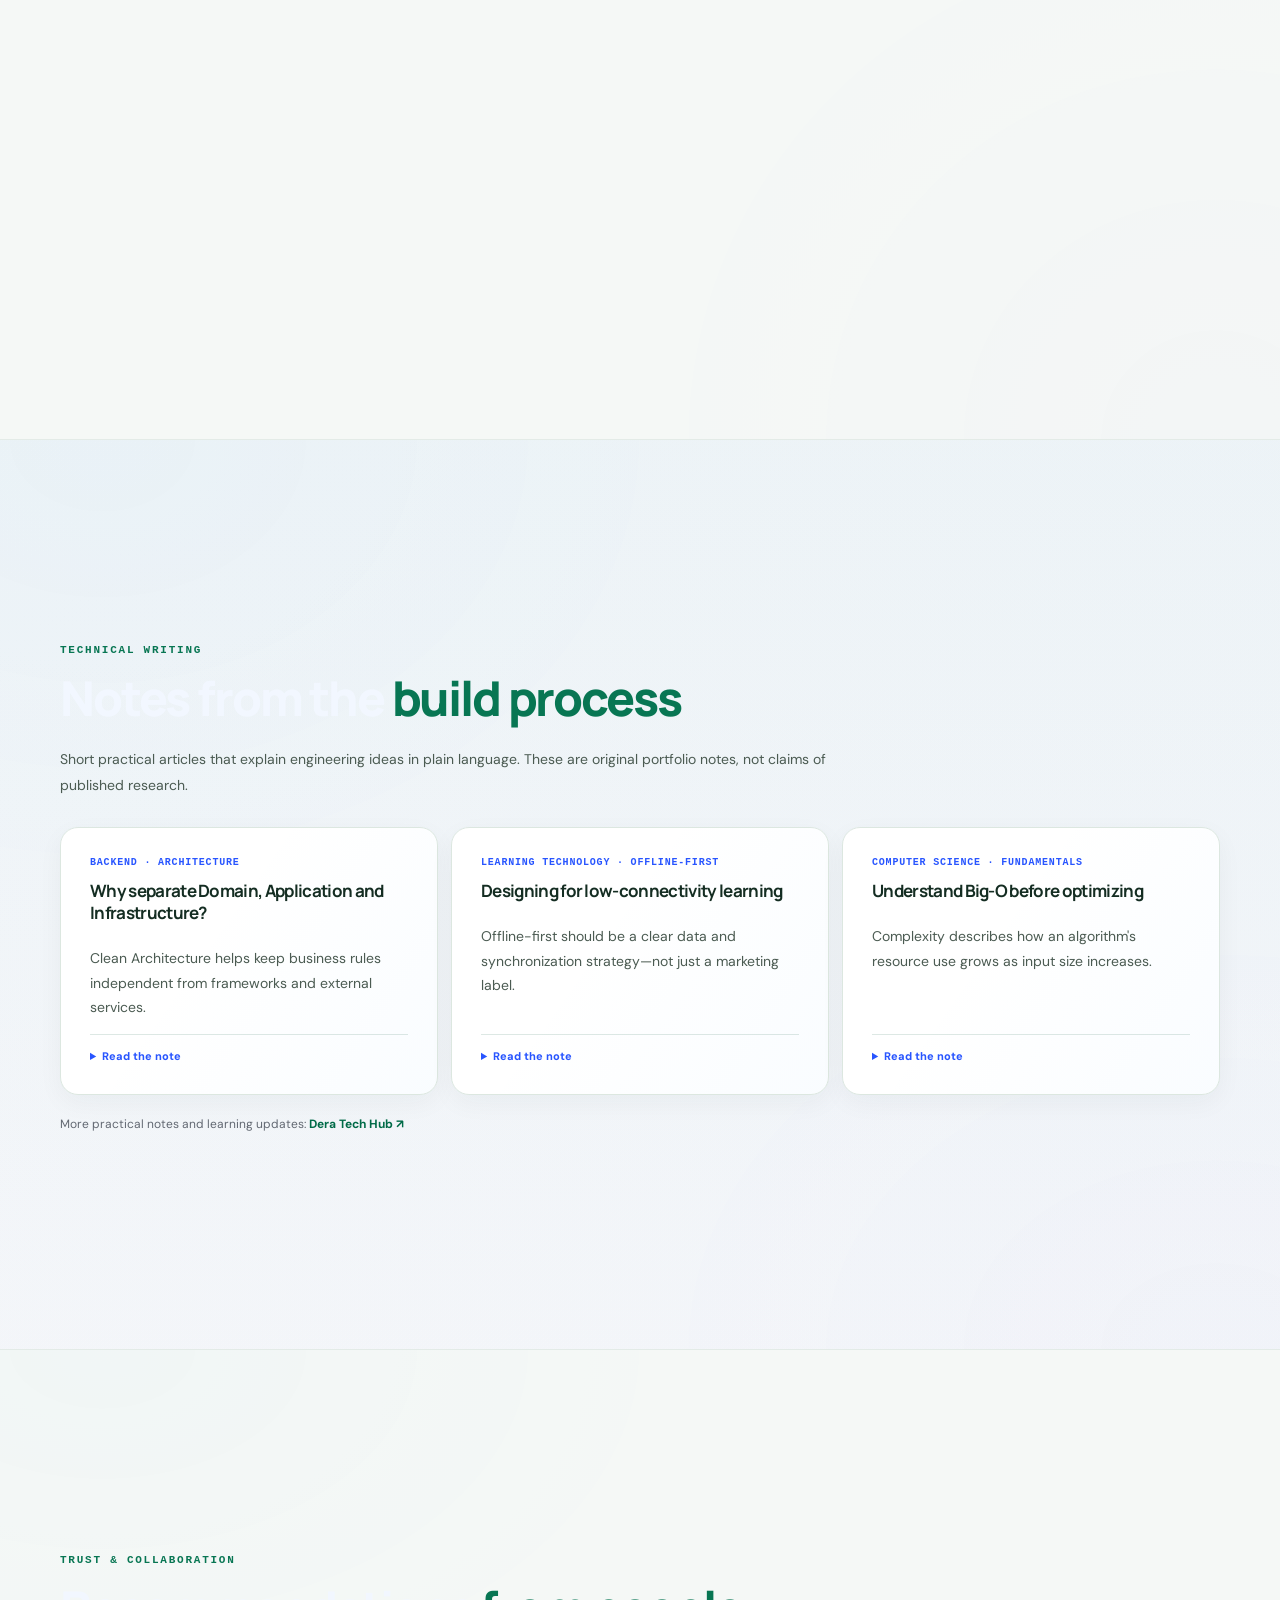
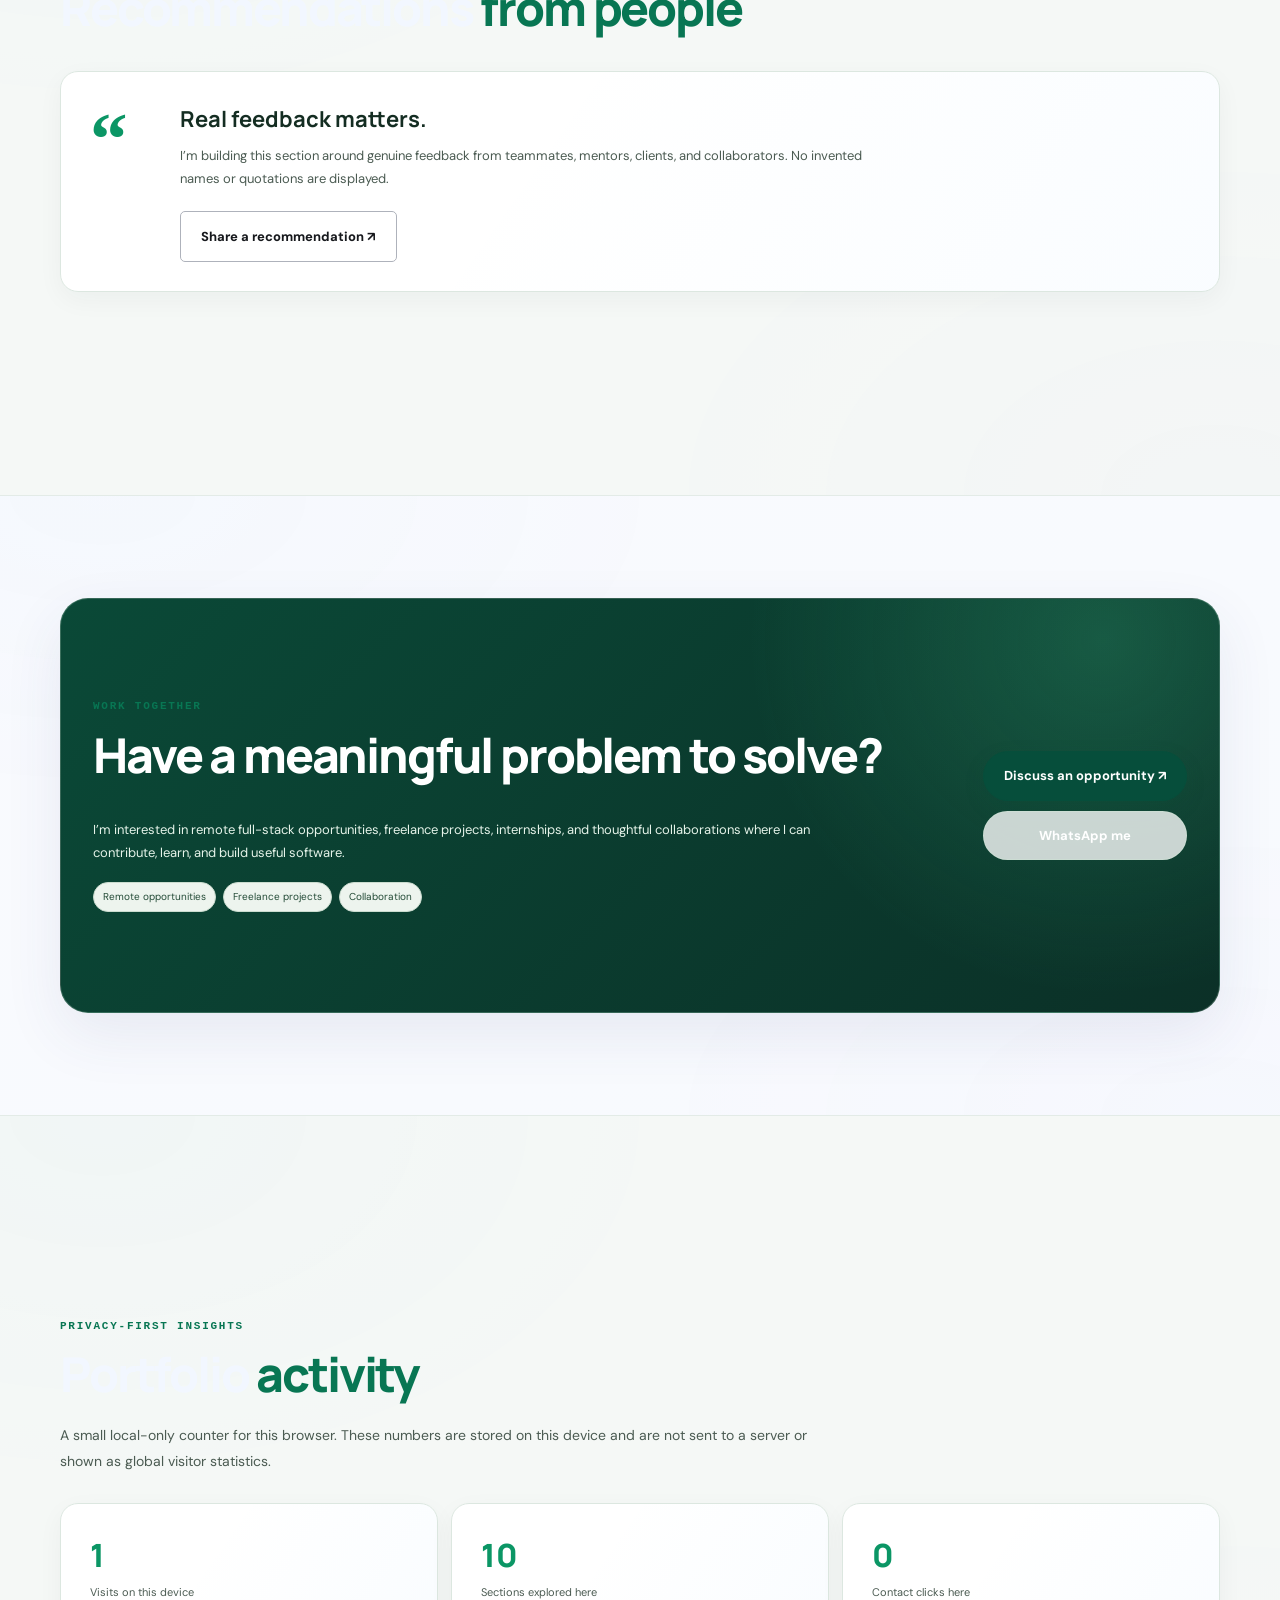
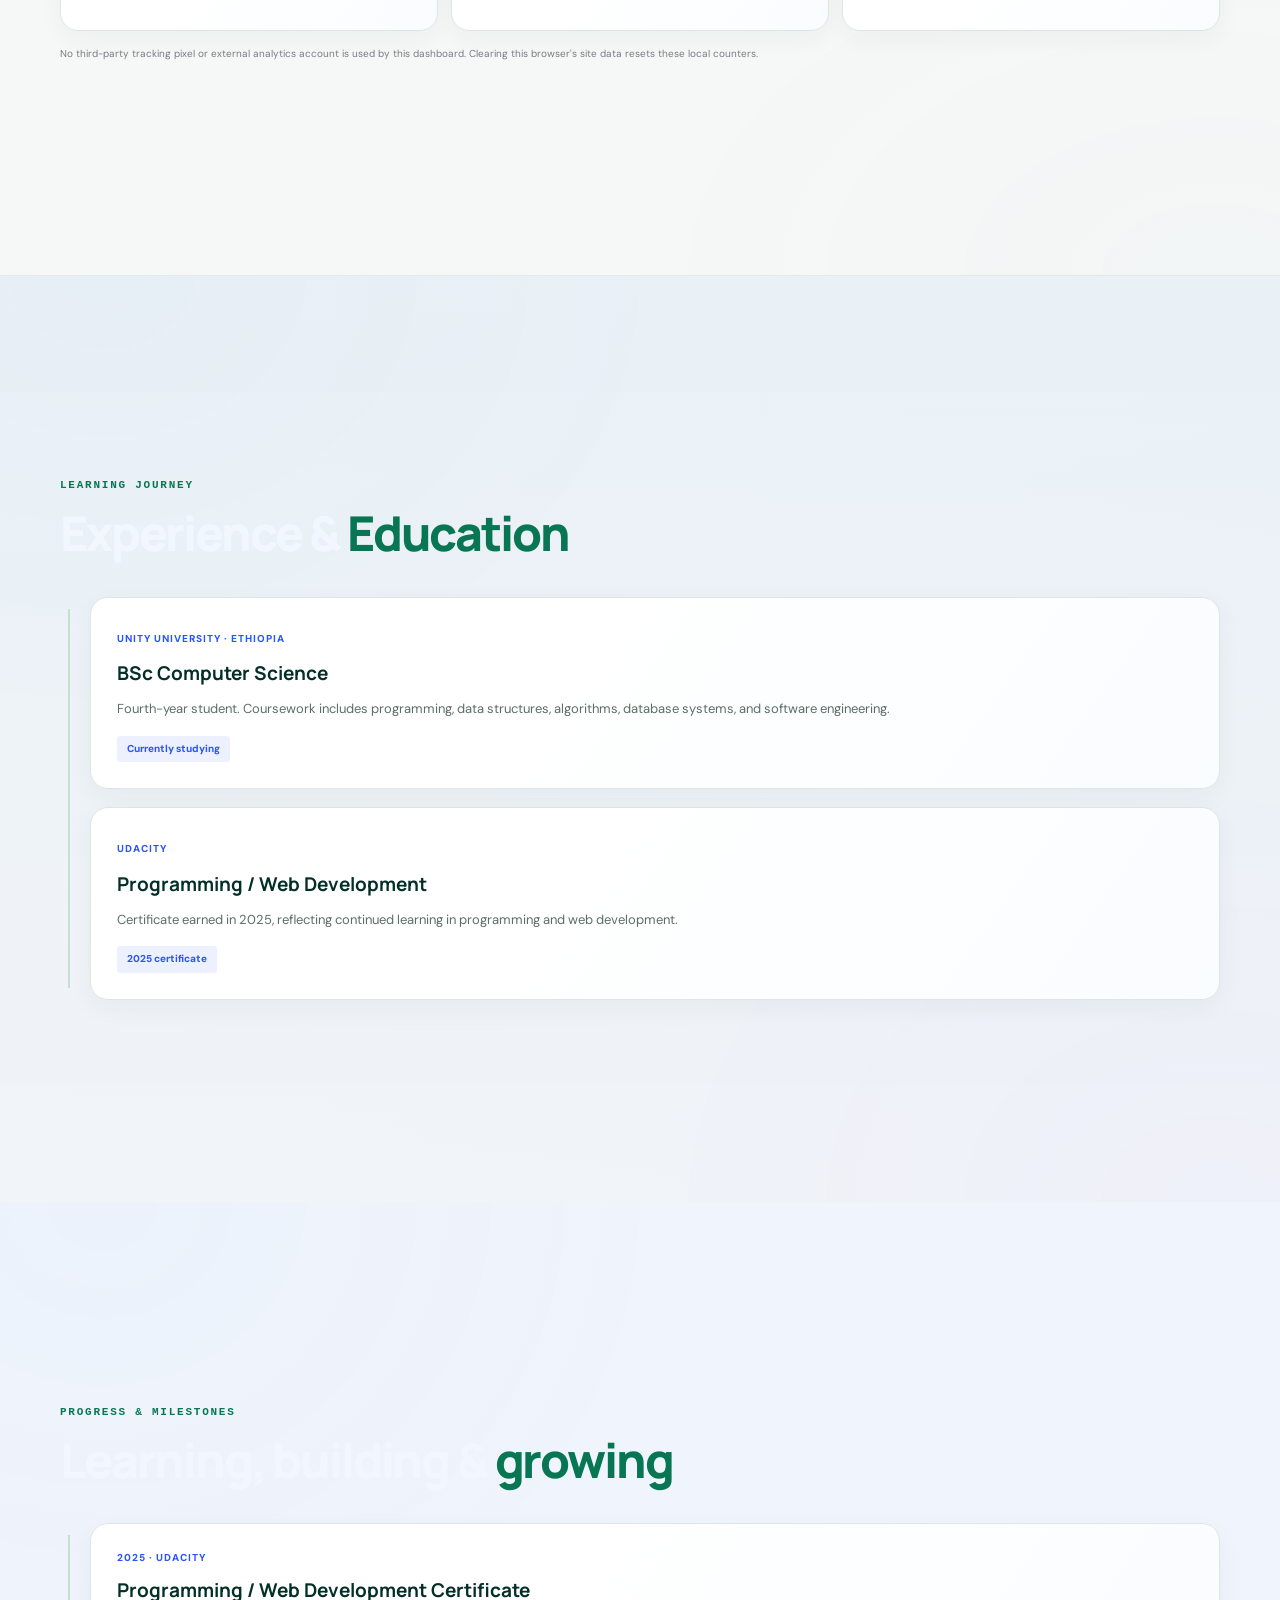
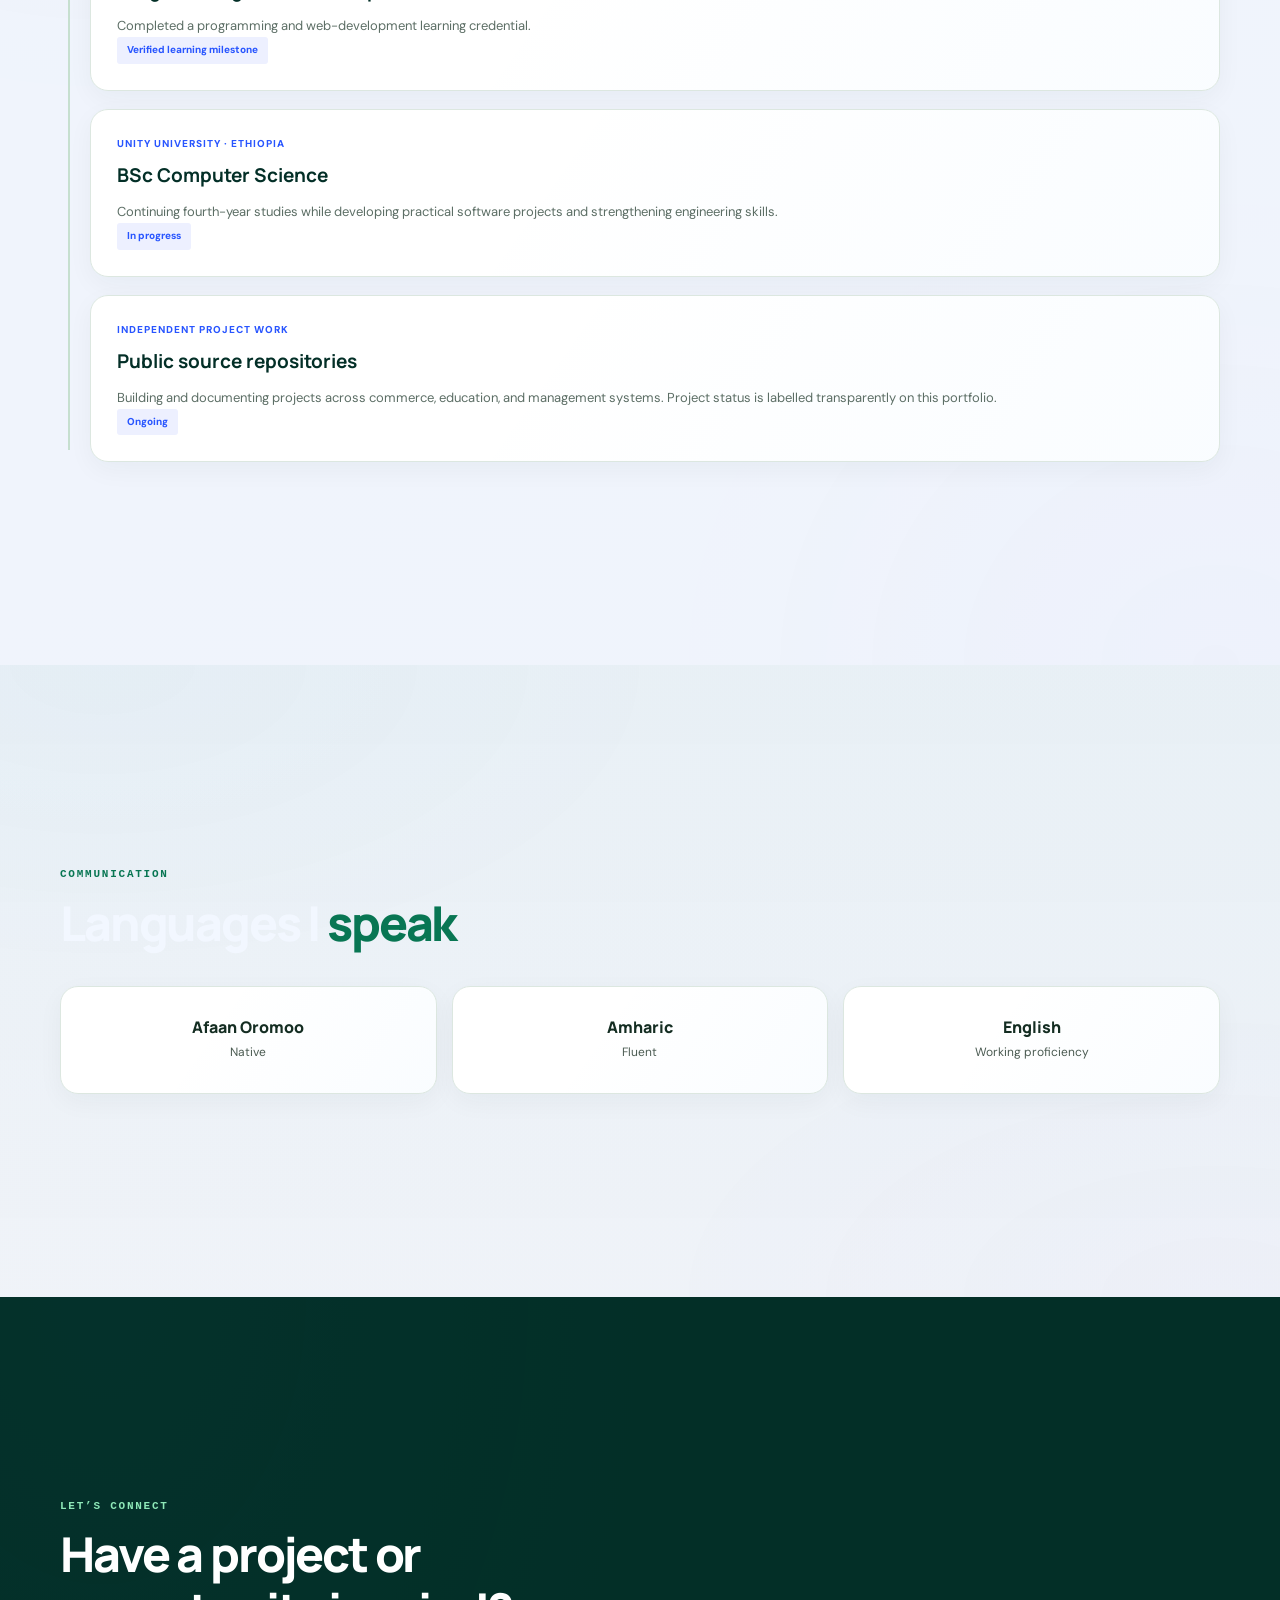
==== commit c6688a62: "Clarify ADWA Market repository visibility" ====
--- a/index.html
+++ b/index.html
@@ -78,7 +78,7 @@
 <article class="project" data-project-category="commerce"><div class="project-head"><span class="project-num">03</span><div class="project-icon">🛍️</div><h3>MERKATO</h3><p>E-commerce application</p></div><div class="project-body"><span class="status build">Building</span><p>An e-commerce project in progress, focused on developing a practical online shopping experience. The repository contains the evolving implementation.</p><div class="stack"><span>Web development</span><span>E-commerce</span></div><a class="project-link" href="projects/merkato.html">Read case study ↗</a><a class="project-link" href="https://github.com/bekan25/merkato" target="_blank" rel="noopener noreferrer">View repository ↗</a></div></article>
 <article class="project" data-project-category="management"><div class="project-head"><span class="project-num">04</span><div class="project-icon">🏫</div><h3>High School Management System</h3><p>School administration software</p></div><div class="project-body"><span class="status">Repository available</span><p>A software project focused on supporting school-management workflows and organizing academic administration digitally.</p><div class="stack"><span>Software development</span><span>Management system</span></div><a class="project-link" href="projects/high-school-management.html">Read case study ↗</a><a class="project-link" href="https://github.com/bekan25/High-School-Management-System" target="_blank" rel="noopener noreferrer">View repository ↗</a></div></article>
 <article class="project" data-project-category="fullstack"><div class="project-head"><span class="project-num">05</span><div class="project-icon">🇪🇹</div><h3>ETHIOPIA-ONE</h3><p>Digital project concept</p></div><div class="project-body"><span class="status">Early-stage concept</span><p>An early-stage project idea. A public implementation and live demonstration are not currently available, so this entry is presented transparently as a concept.</p><div class="stack"><span>Concept development</span><span>Digital solutions</span></div><a class="project-link" href="mailto:derejesolomon363@gmail.com?subject=ETHIOPIA-ONE%20project%20enquiry">Ask about this project ↗</a></div></article>
-<article class="project" data-project-category="commerce"><div class="project-head"><span class="project-num">06</span><div class="project-icon">🛒</div><h3>ADWA MARKET</h3><p>Ethiopian digital marketplace</p></div><div class="project-body"><span class="status build">In development</span><p>An e-commerce marketplace concept within the ADWA Super App ecosystem, focused on connecting buyers and sellers in Ethiopia with product discovery, seller tools, orders, and local payment options. Integrations and transaction flows are still under development.</p><div class="stack"><span>React</span><span>Vite</span><span>Express 5</span><span>Supabase</span><span>Chapa</span><span>Telebirr</span></div><a class="project-link" href="projects/adwa-market.html">Read project overview ↗</a><p class="project-note">Source repository is private; no public code link is available.</p></div></article>
+<article class="project" data-project-category="commerce"><div class="project-head"><span class="project-num">06</span><div class="project-icon">🛒</div><h3>ADWA MARKET</h3><p>Ethiopian digital marketplace</p></div><div class="project-body"><span class="status build">In development</span><p>An e-commerce marketplace concept within the ADWA Super App ecosystem, focused on connecting buyers and sellers in Ethiopia with product discovery, seller tools, orders, and local payment options. Integrations and transaction flows are still under development; its source repository is currently private.</p><div class="stack"><span>React</span><span>Vite</span><span>Express 5</span><span>Supabase</span><span>Chapa</span><span>Telebirr</span></div><a class="project-link" href="projects/adwa-market.html">Read project overview ↗</a></div></article>
 
 <article class="project" data-project-category="commerce"><div class="project-head"><span class="project-num">07</span><div class="project-icon">🛍️</div><h3>BDexpress</h3><p>Multilingual Ethiopian marketplace</p></div><div class="project-body"><span class="status build">In development</span><p>A multilingual e-commerce marketplace concept for Ethiopia, with buyer and seller workflows, product discovery, cart and wishlist, order tracking, seller dashboards, and locally relevant payment options.</p><div class="stack"><span>E-commerce</span><span>Multilingual UX</span><span>Marketplace</span><span>Payments</span></div><a class="project-link" href="projects/bdexpress.html">Read case study ↗</a><a class="project-link" href="https://github.com/bekan25/BDespress" target="_blank" rel="noopener noreferrer">View repository ↗</a></div></article>
 <article class="project" data-project-category="management"><div class="project-head"><span class="project-num">08</span><div class="project-icon">🎓</div><h3>TMS Core</h3><p>Training management client</p></div><div class="project-body"><span class="status build">In development</span><p>A training-management system project with an Angular client interface. The repository includes the client application; its API is referenced as a separate submodule.</p><div class="stack"><span>Angular</span><span>TypeScript</span><span>Web application</span></div><a class="project-link" href="https://github.com/bekan25/tmscore" target="_blank" rel="noopener">View repository ↗</a></div></article>
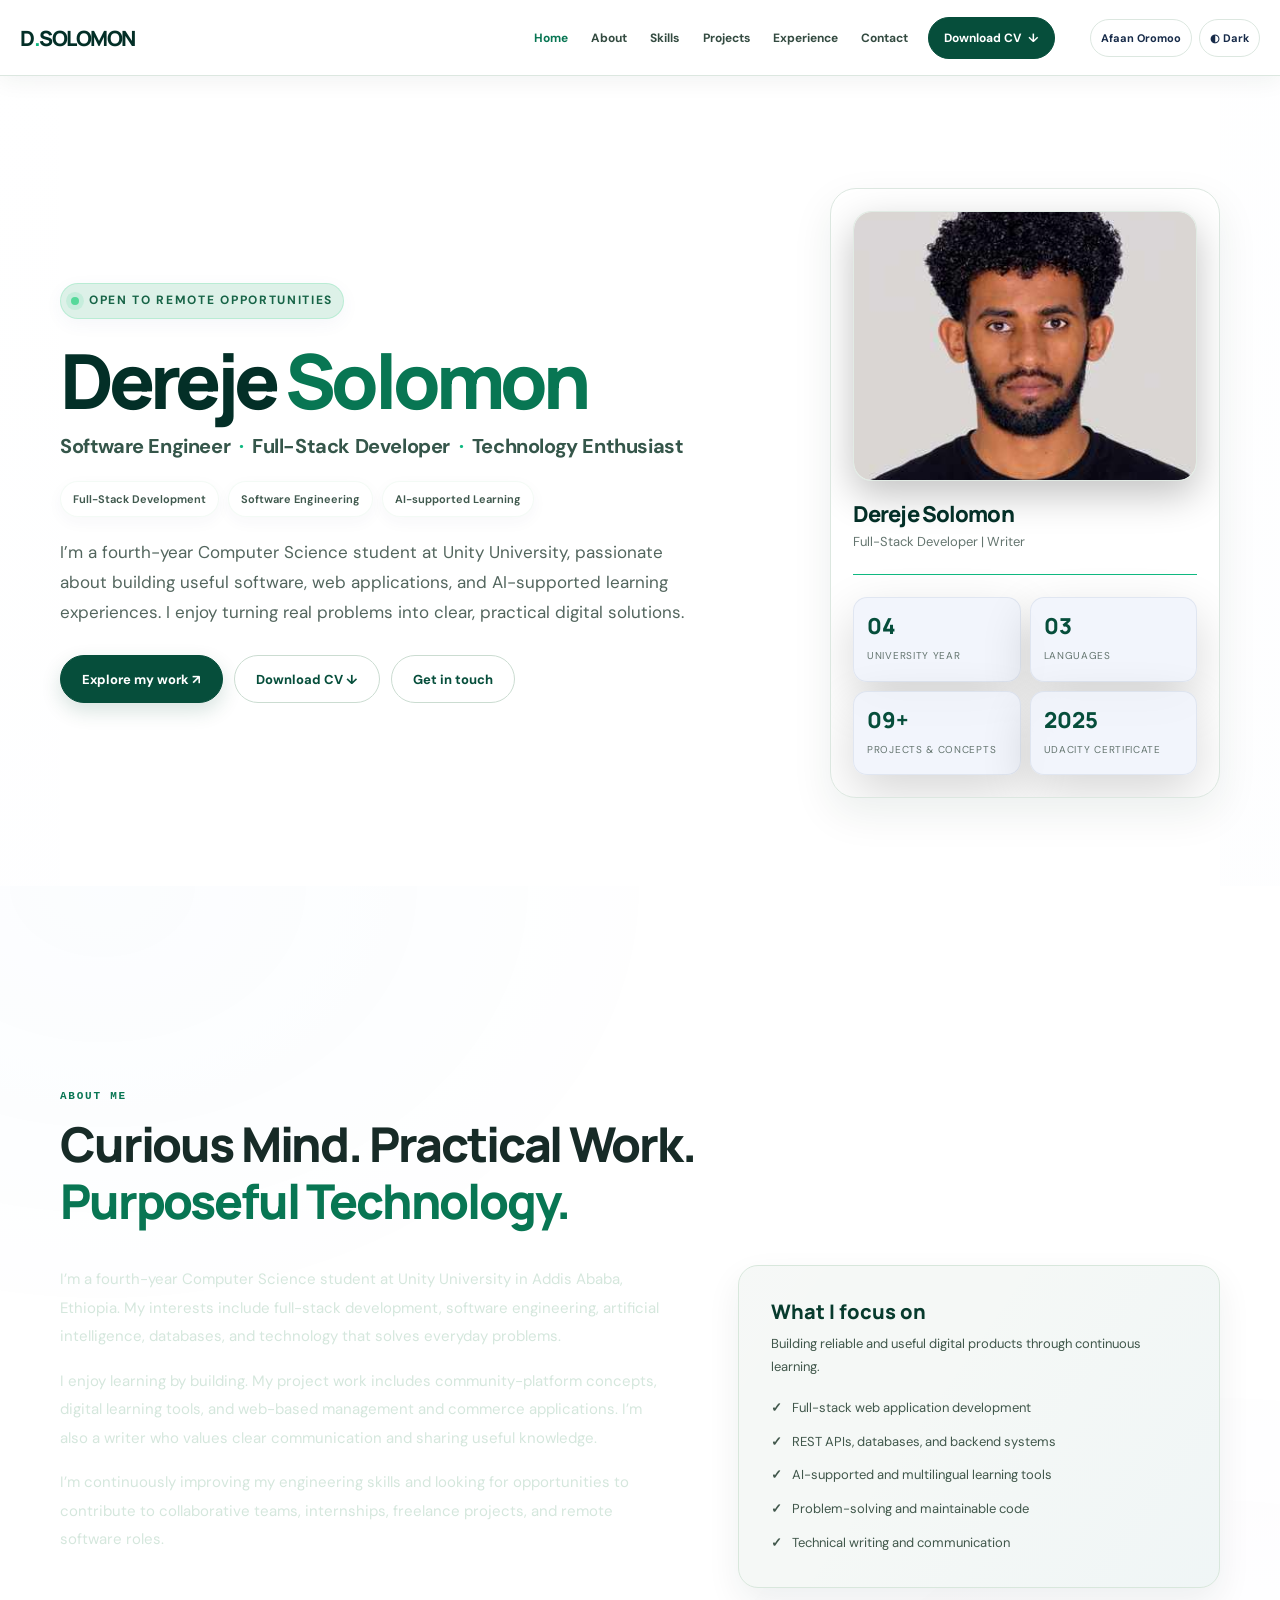
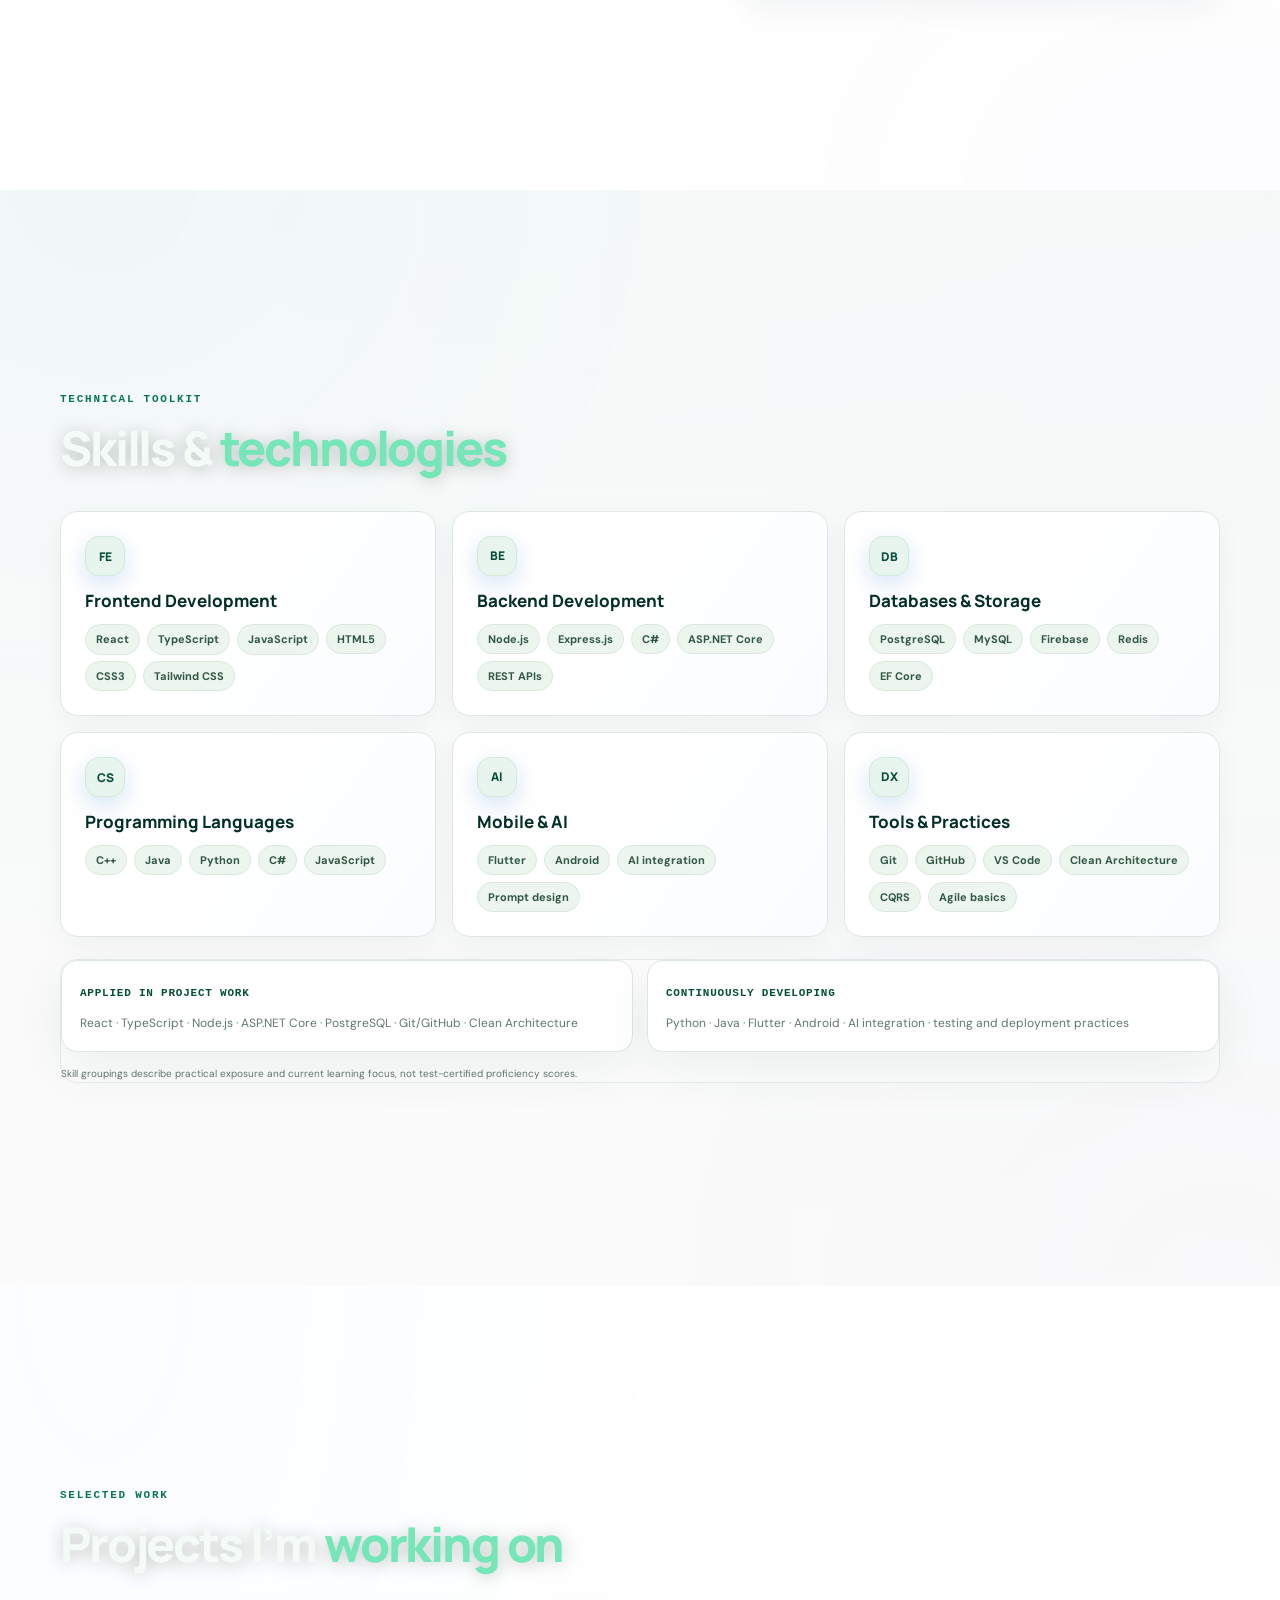
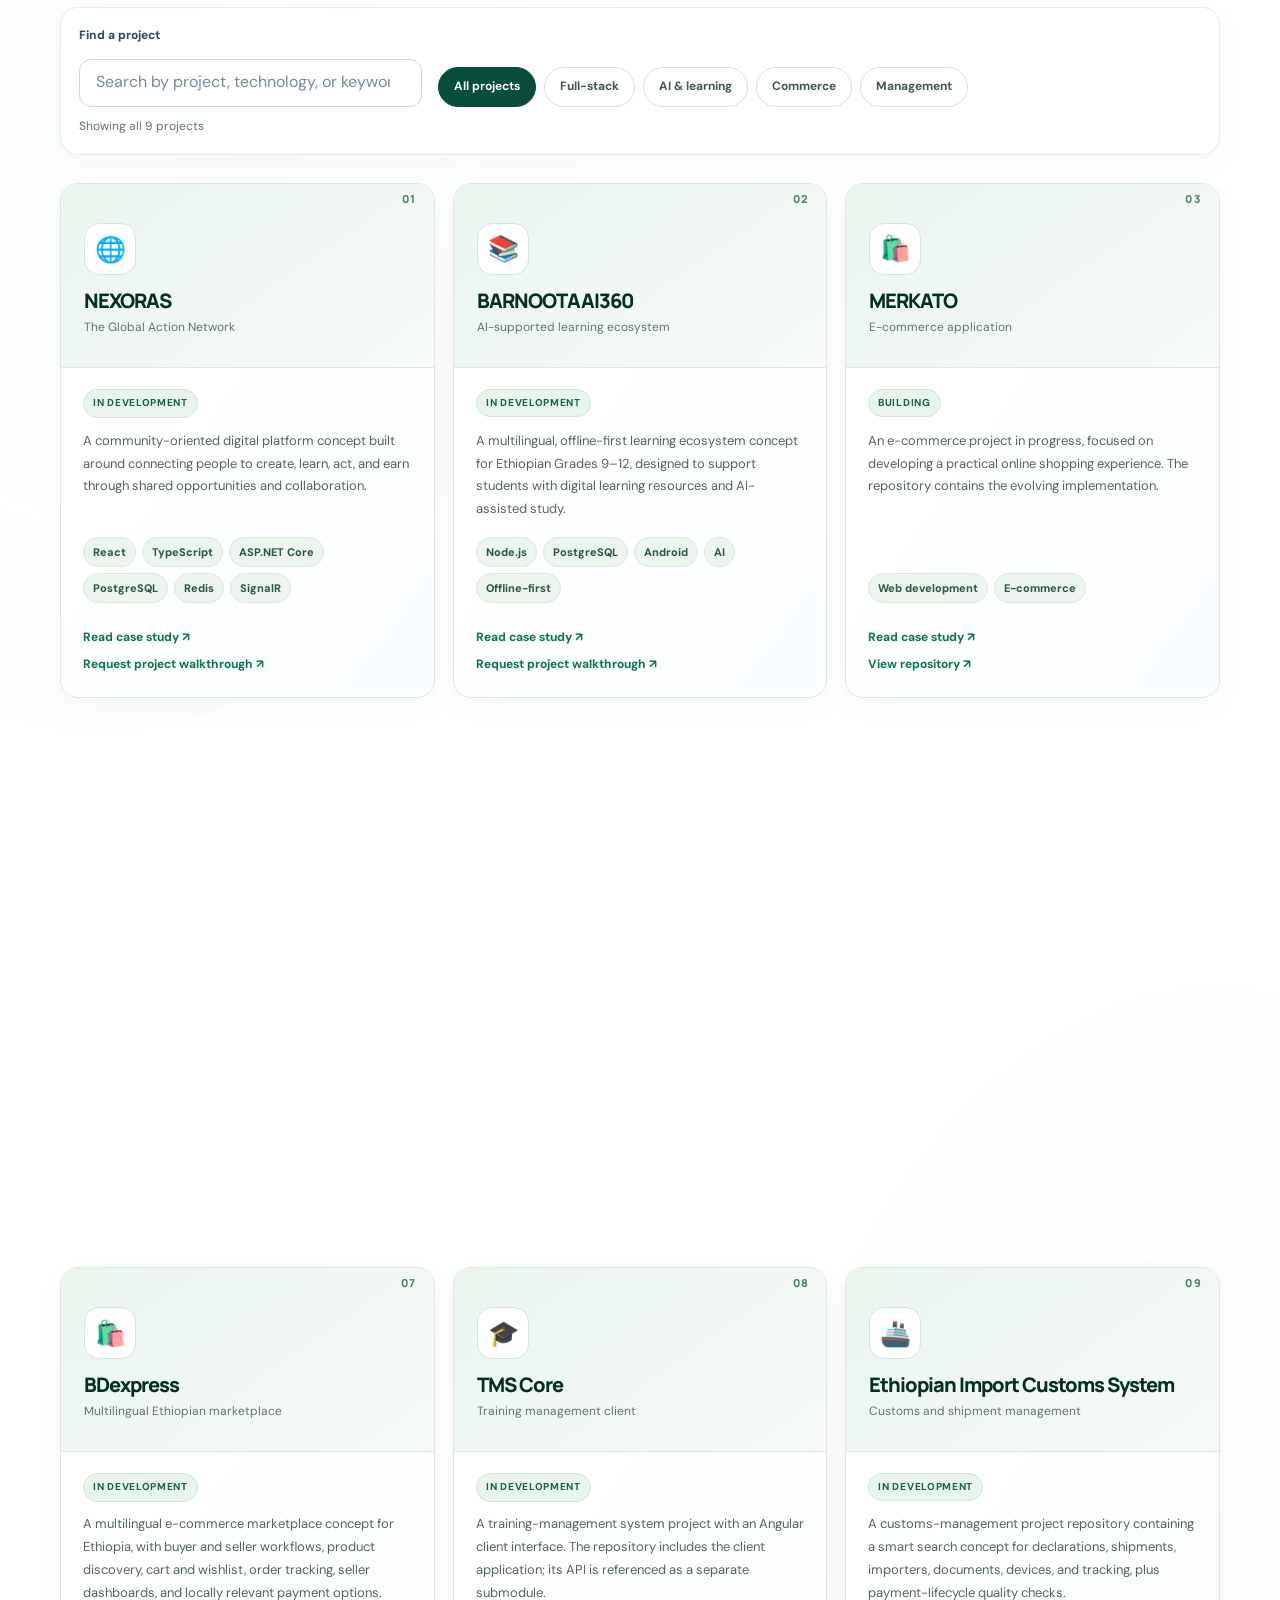
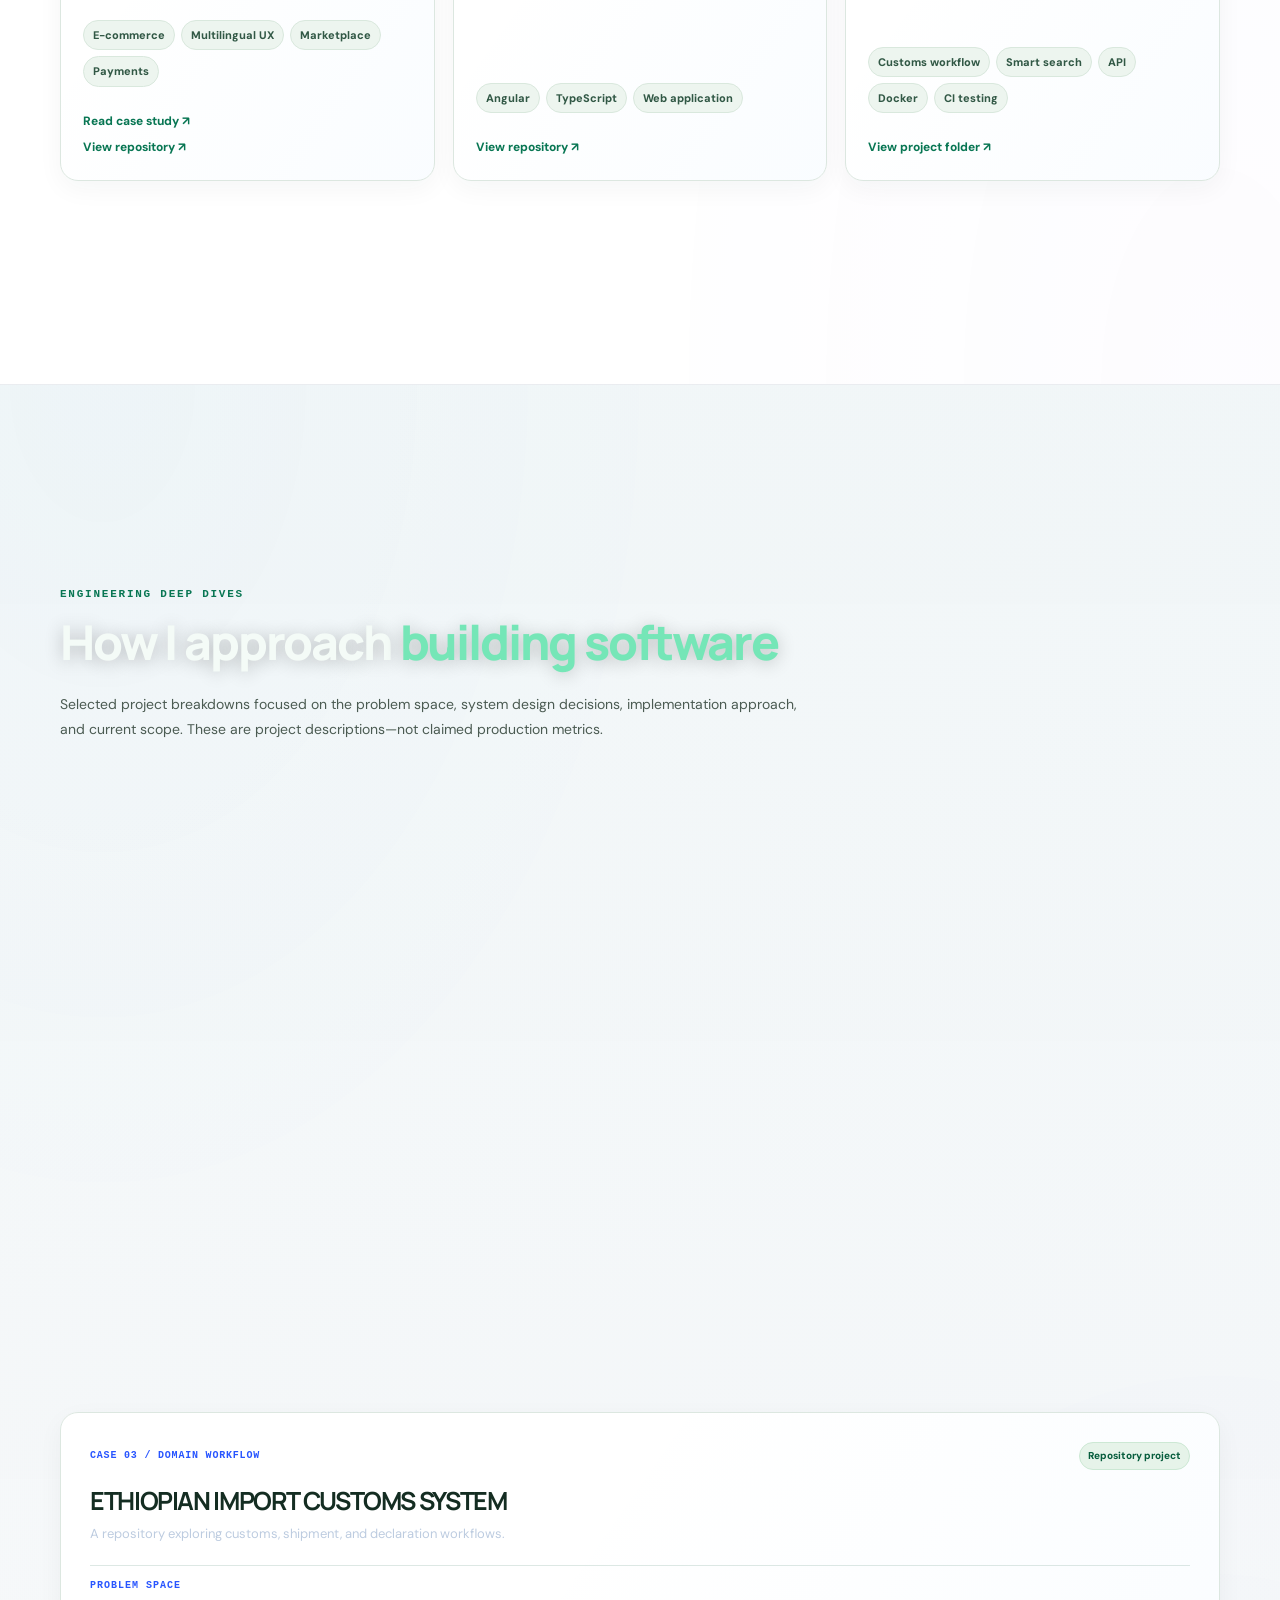
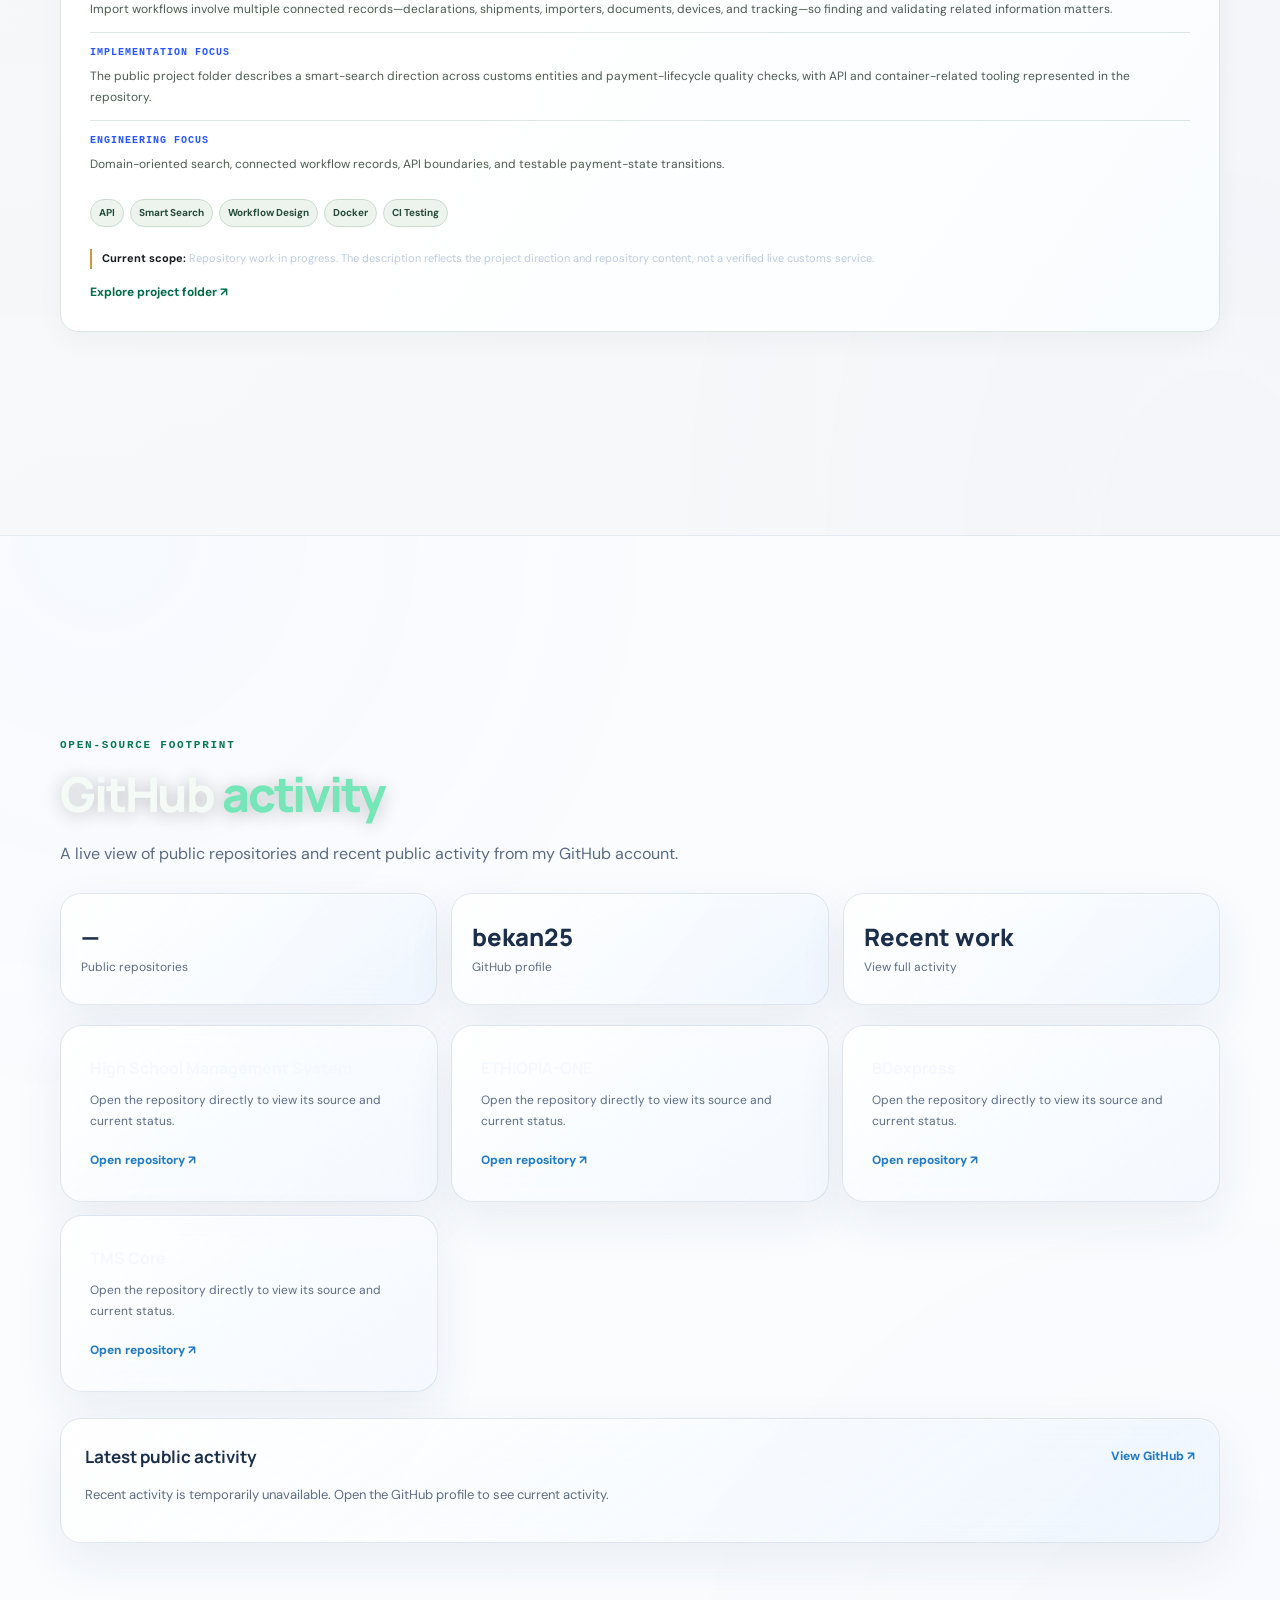
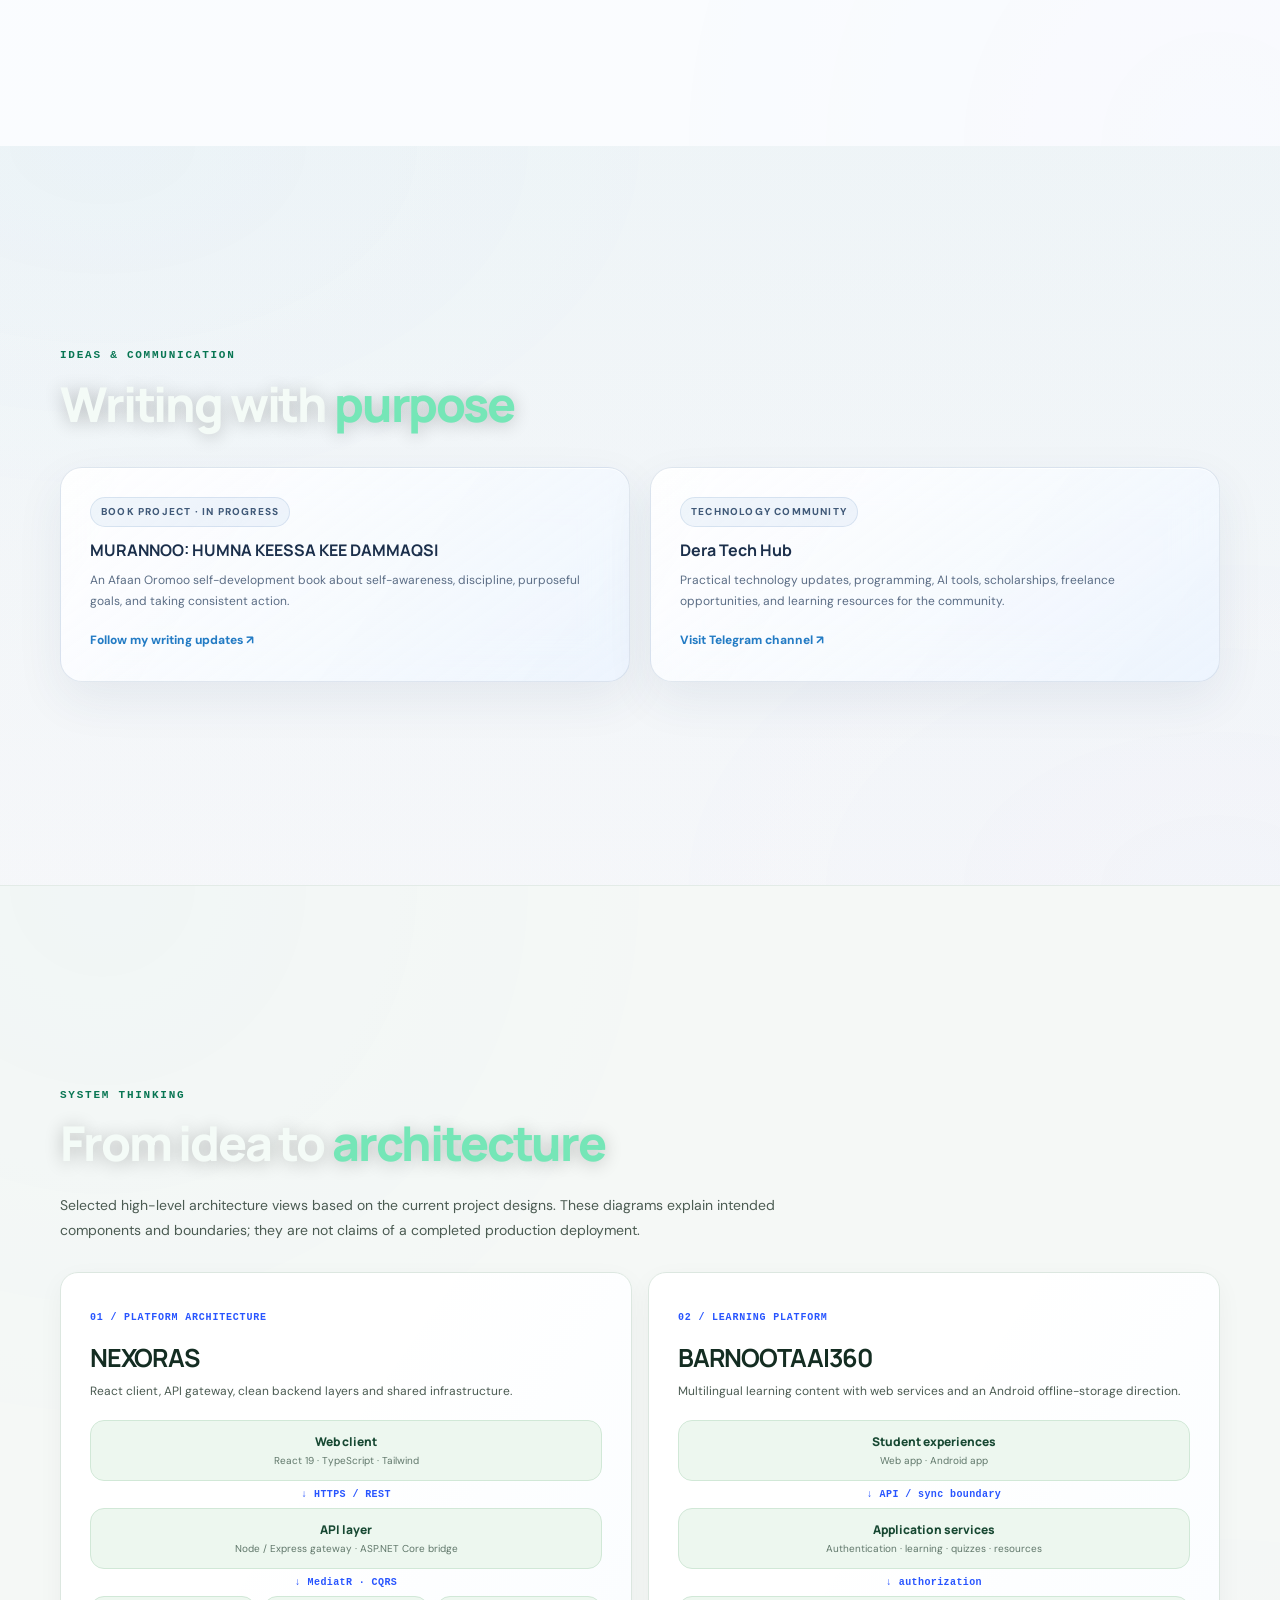
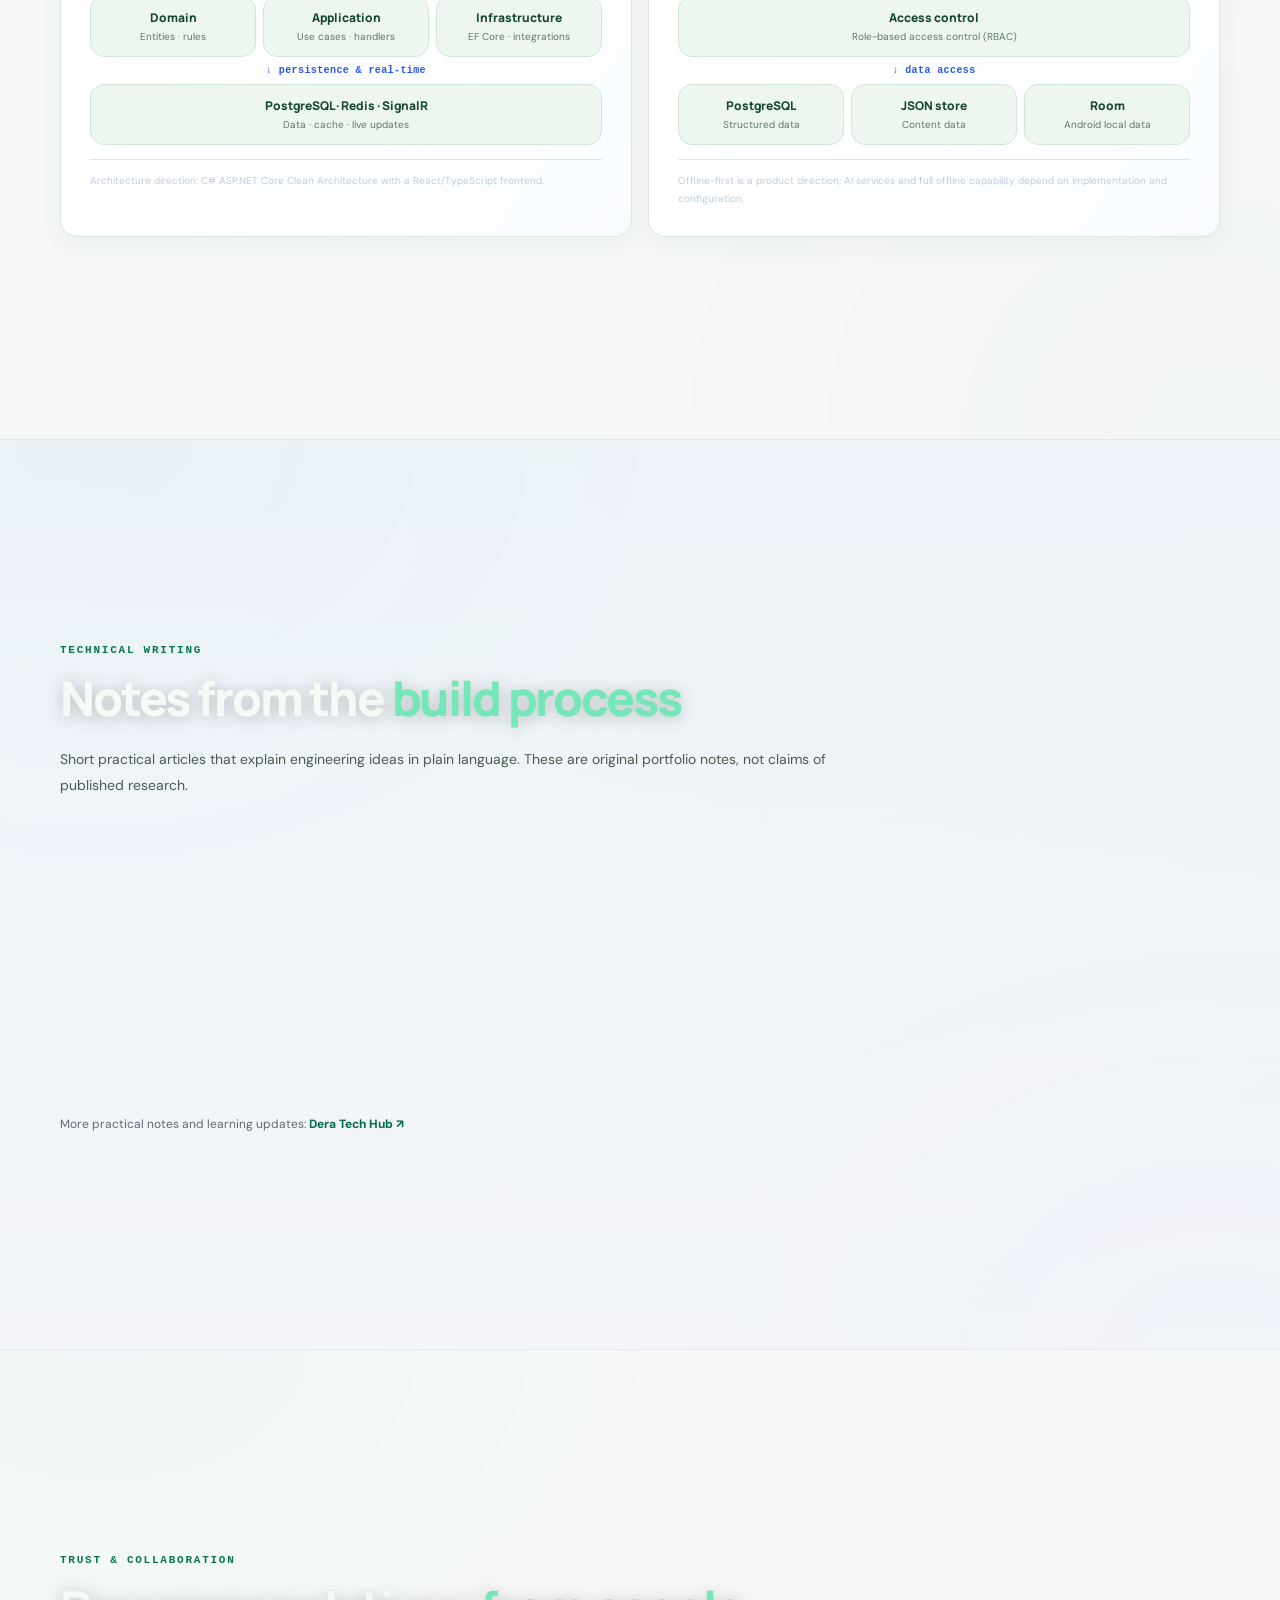
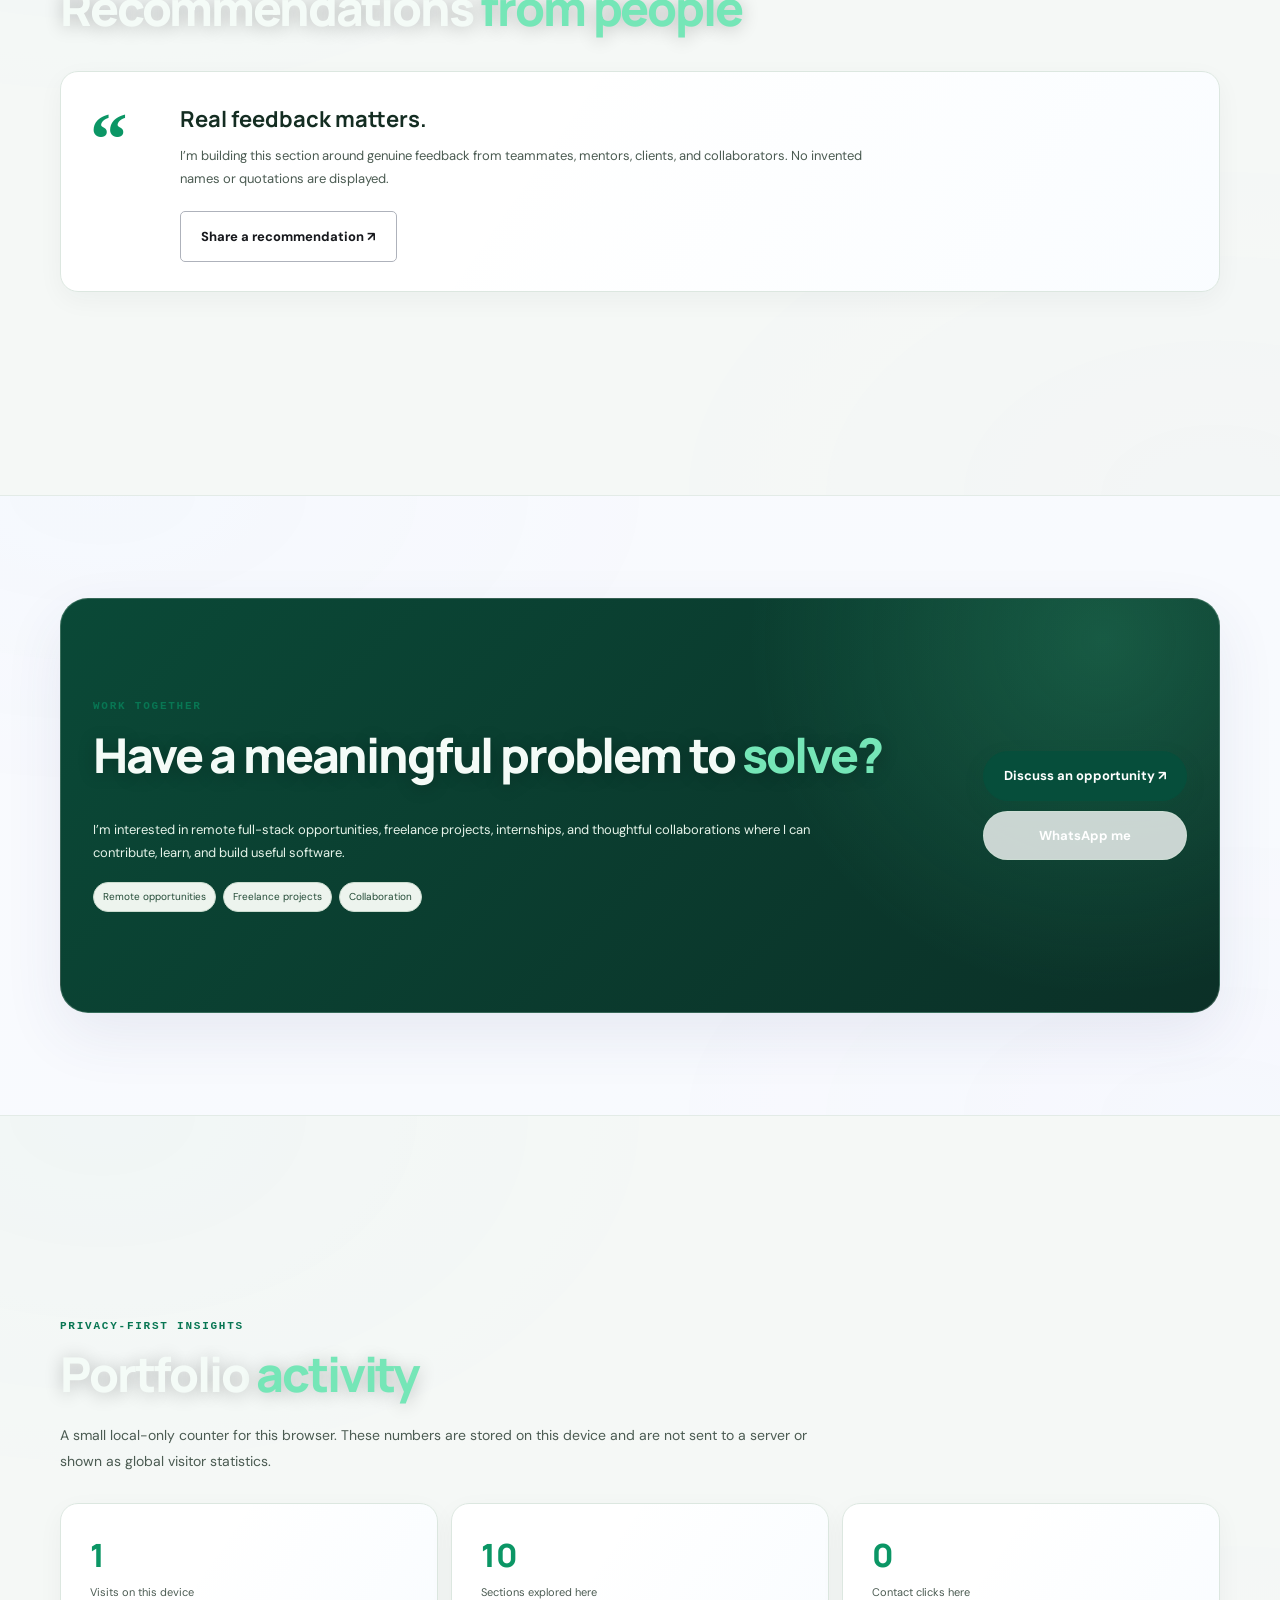
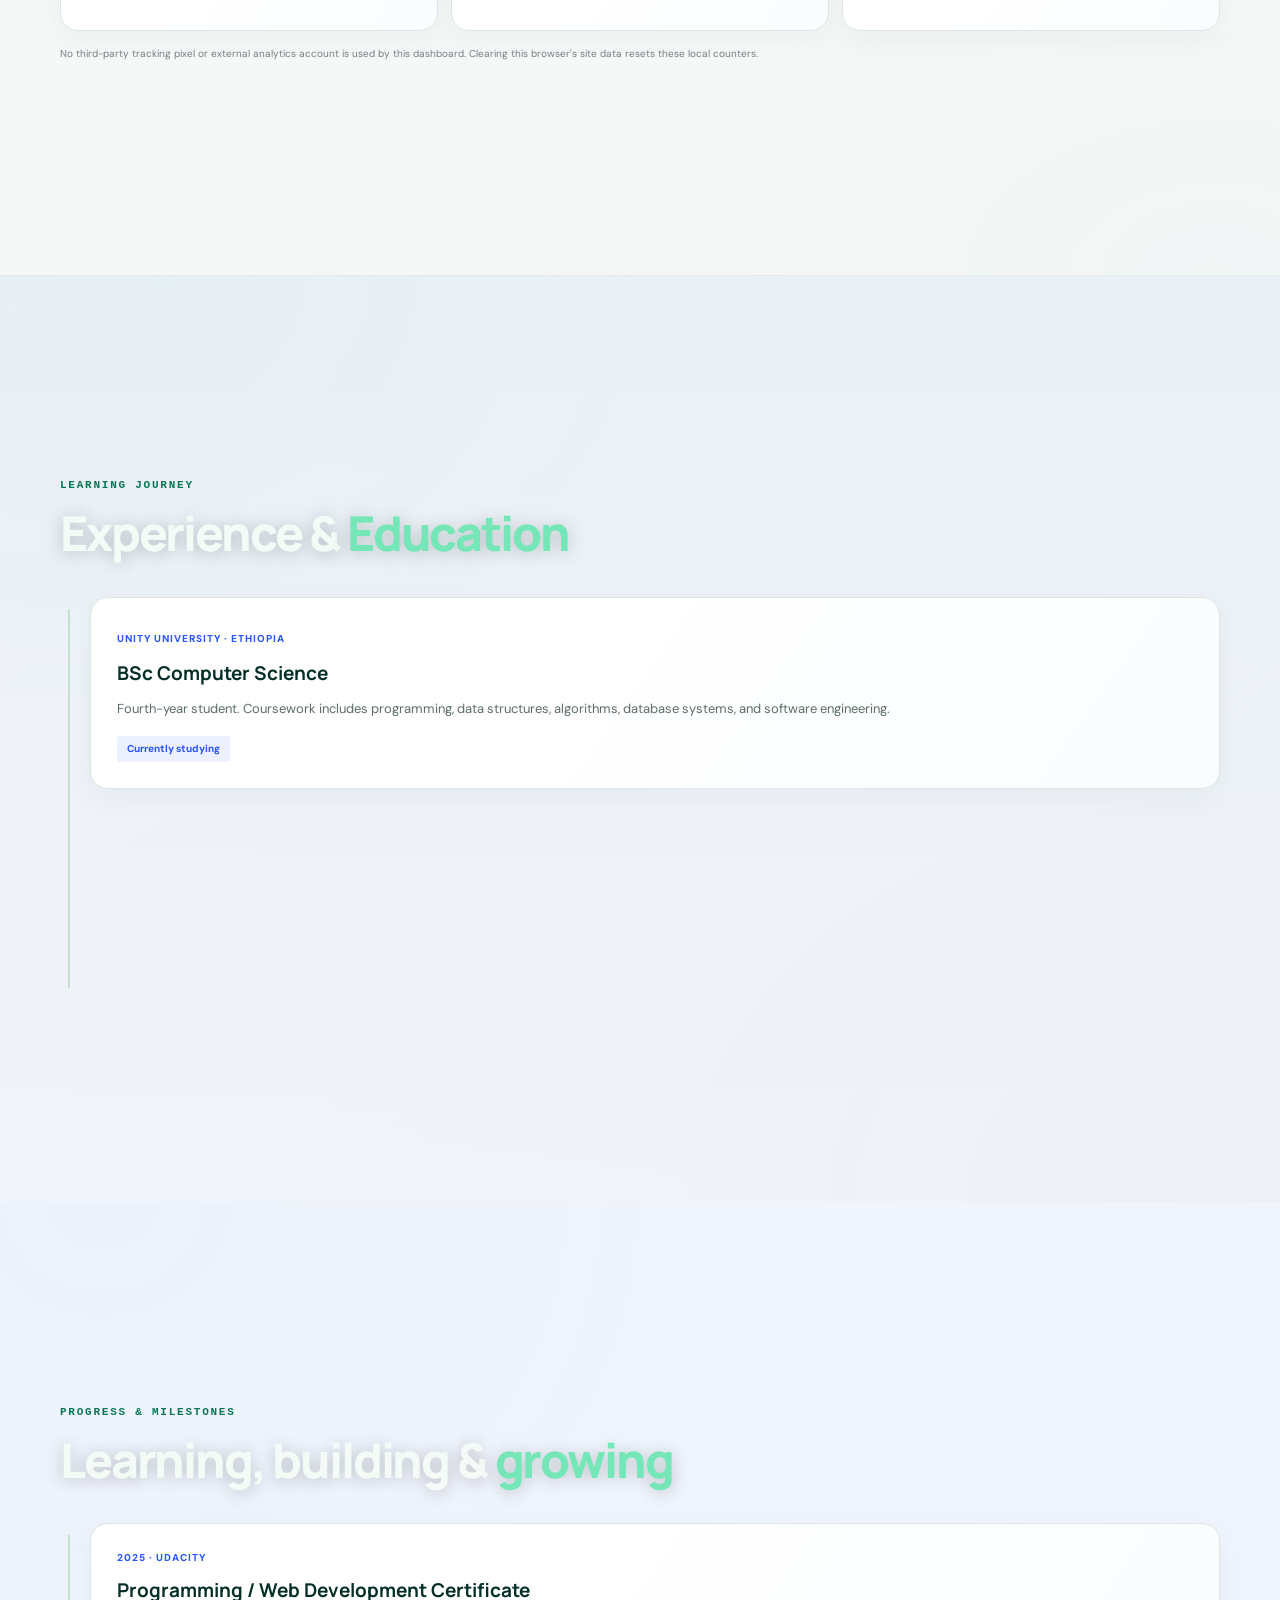
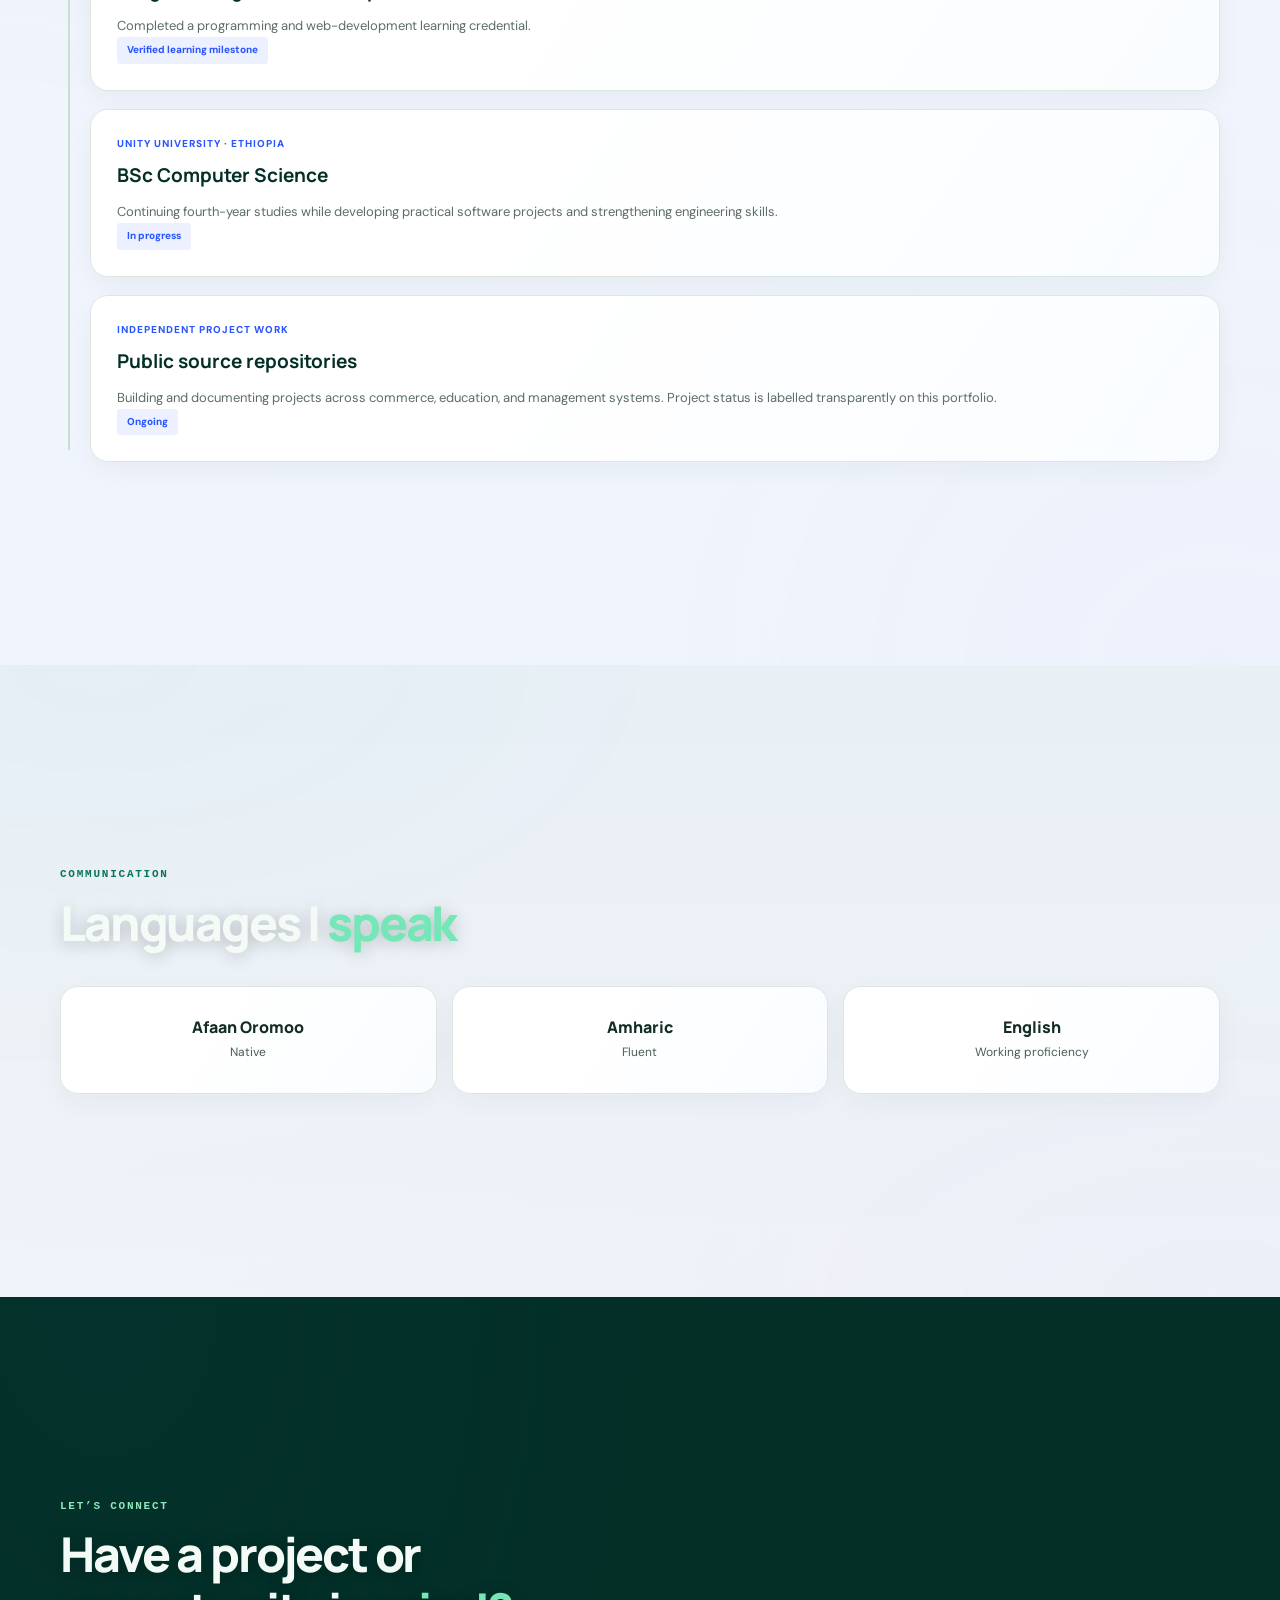
==== commit b2eabdc9: "Refresh premium stylesheet cache version" ====
--- a/index.html
+++ b/index.html
@@ -34,7 +34,7 @@
 <link rel="preconnect" href="https://fonts.gstatic.com" crossorigin>
 <link href="https://fonts.googleapis.com/css2?family=DM+Sans:wght@400;500;600;700&family=Manrope:wght@400;500;600;700;800&display=swap" rel="stylesheet">
 <link rel="stylesheet" href="assets/css/portfolio.css">
-<link rel="stylesheet" href="assets/css/premium.css">
+<link rel="stylesheet" href="assets/css/premium.css?v=20261127-1125">
 </head>
 <body>
 <a class="skip-link" href="#main-content">Skip to main content</a>
--- a/assets/css/premium.css
+++ b/assets/css/premium.css
@@ -2273,3 +2273,42 @@
     line-height: 1.8 !important;
   }
 }
+
+
+/* FINAL READABILITY OVERRIDE
+   The Aurora layer gives portfolio sections dark glass backgrounds in both themes.
+   Keep headings and ordinary section copy light; preserve dark text only inside the
+   intentionally light About focus card. */
+.section-title,
+html[data-theme="dark"] .section-title,
+html:not([data-theme="dark"]) .section-title{
+  color:#f4fbf7!important;
+  -webkit-text-fill-color:#f4fbf7!important;
+  opacity:1!important;visibility:visible!important;
+  text-shadow:0 2px 18px rgba(0,0,0,.24)!important;
+  background:none!important;background-image:none!important;
+}
+.section-title span,
+html[data-theme="dark"] .section-title span,
+html:not([data-theme="dark"]) .section-title span{
+  color:#75e6b7!important;
+  -webkit-text-fill-color:#75e6b7!important;
+  background:none!important;background-image:none!important;
+  opacity:1!important;visibility:visible!important;
+}
+.about .about-copy p,
+html[data-theme="dark"] .about .about-copy p{
+  color:#d5e7dd!important;
+  -webkit-text-fill-color:#d5e7dd!important;
+}
+.about .focus h3{color:#073b2d!important;-webkit-text-fill-color:#073b2d!important}
+.about .focus p,.about .focus li{
+  color:#40574b!important;-webkit-text-fill-color:#40574b!important;
+}
+/* Dark contact and hiring panels use the same high-contrast heading treatment. */
+.contact .section-title,.hire-panel .section-title{
+  color:#ffffff!important;-webkit-text-fill-color:#ffffff!important;
+}
+.contact .section-title span,.hire-panel .section-title span{
+  color:#b8f2d2!important;-webkit-text-fill-color:#b8f2d2!important;
+}
